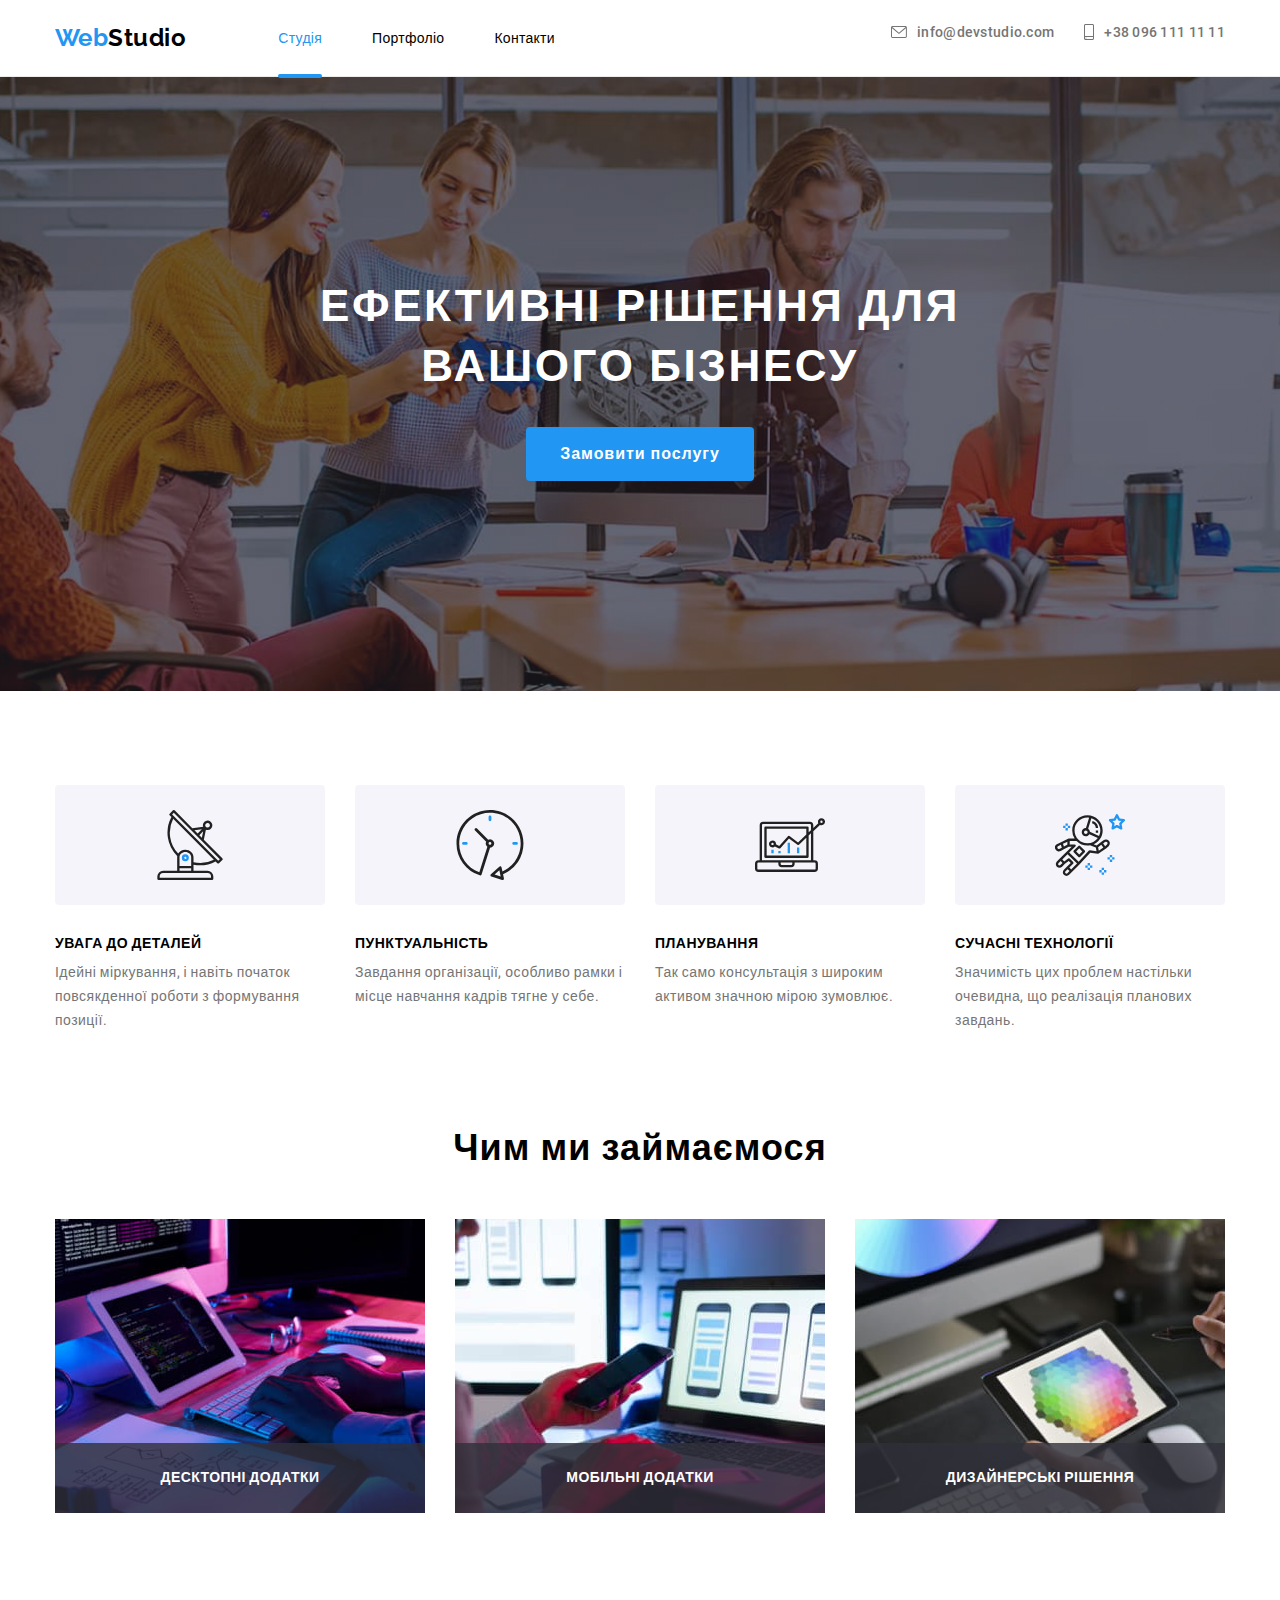
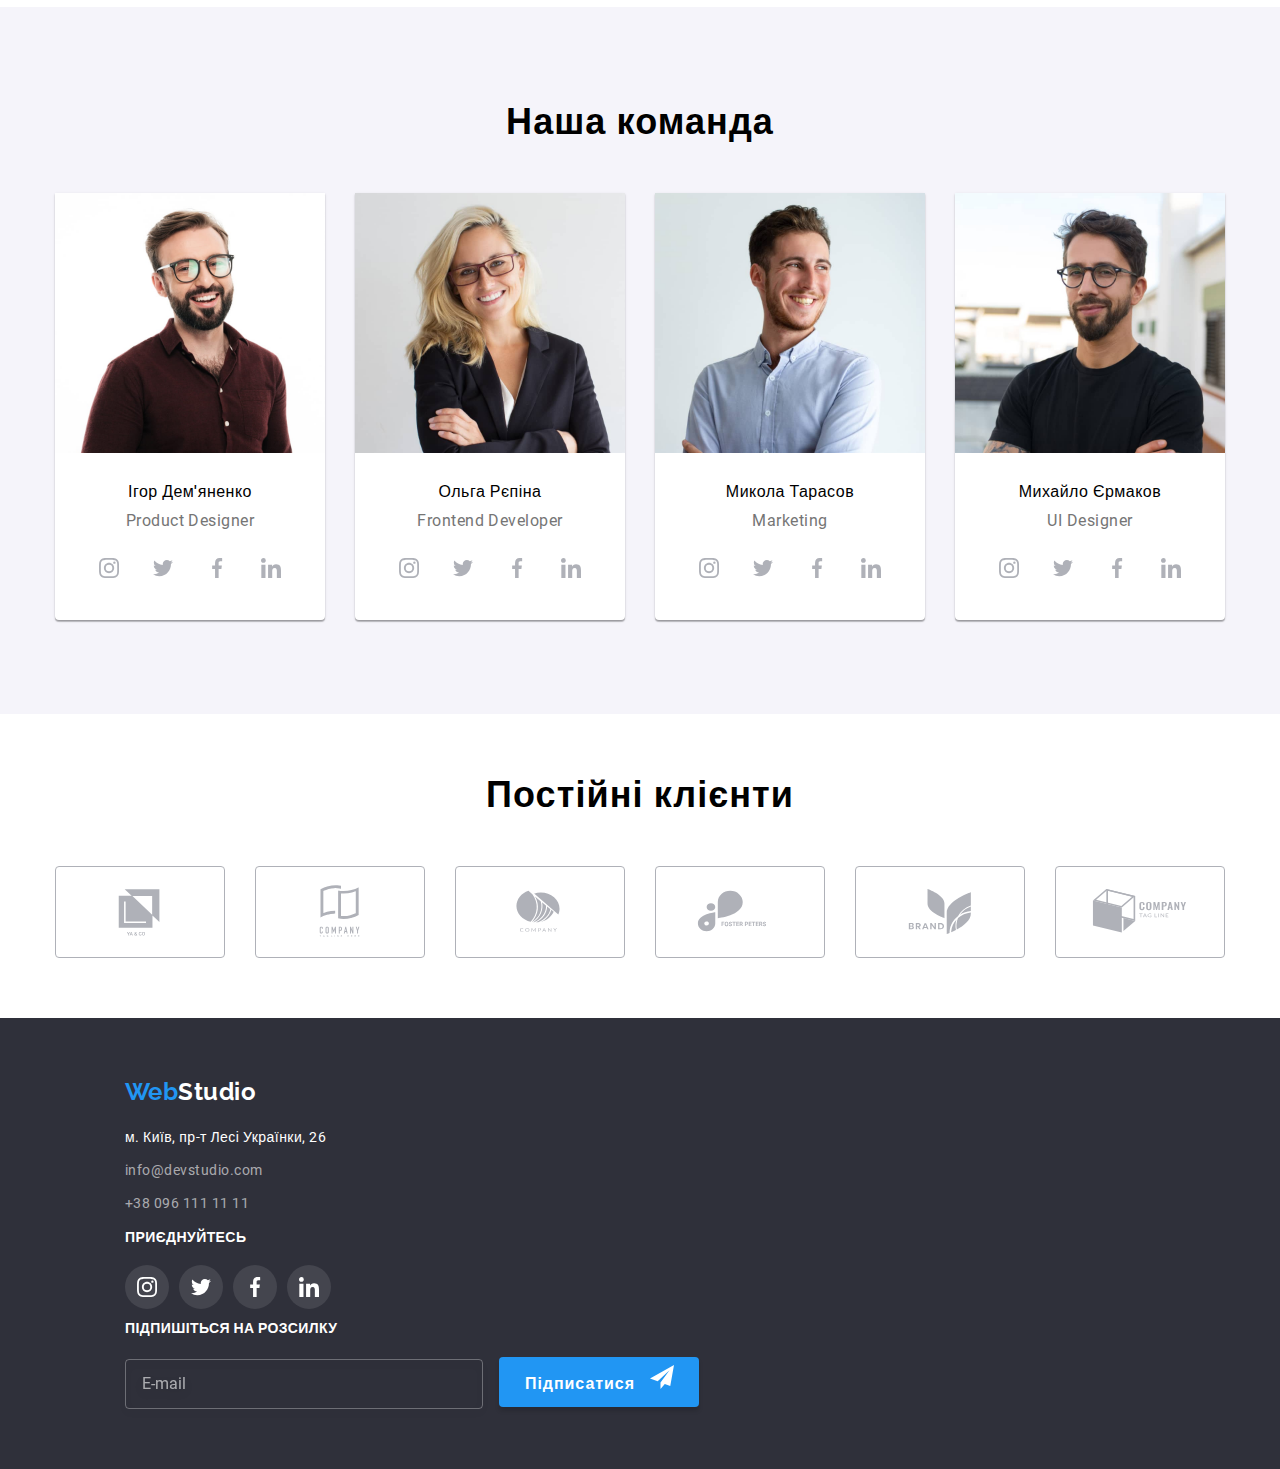
==== index.html @ 37c7713e "20/10/22" ====
<!DOCTYPE html>
<html lang="uk">
<head>
    <meta charset="UTF-8">
    <meta http-equiv="X-UA-Compatible" content="IE=edge">
    <meta name="viewport" content="width=device-width, initial-scale=1.0">
    <title>Студія</title>
    <link rel="stylesheet" href="https://cdnjs.cloudflare.com/ajax/libs/modern-normalize/1.1.0/modern-normalize.min.css">
<link rel="preconnect" href="https://fonts.googleapis.com">
    <link rel="preconnect" href="https://fonts.gstatic.com" crossorigin>
    <link href="https://fonts.googleapis.com/css2?family=Raleway:wght@700&family=Roboto:wght@400;500;700;900&display=swap"
        rel="stylesheet">
    <meta name="viewport" content="width=device-width, initial-scale=1.0">
    <link rel="stylesheet" href="./css/main.min.css">
</head>
<body>
    <header class="page-header">
<div class="container">
            <nav class="nav-container">
                <a href="./index.html" class="logo"><span class="logo__1half">Web</span><span class="logo__2half">Studio</span></a>
                <div class="mobile-menu">
                    <button type="button" class="mobile-menu__open js-open-menu">
                    <svg class="mobile-menu__icon" width="40px" height="40px">
                    <use href="./images/icons.svg#icon-menu_40px"></use>
                </svg>
                </div>
                <ul class="nav-list">   
                    <li>
                        <a href="./index.html" class="nav-list__link nav-list__link--current">Студія</a>
                    </li>
                    <li>
                        <a href="./portfolio.html" class="nav-list__link">Портфоліо</a>
                    </li>
                    <li>
                        <a href="#" class="nav-list__link">Контакти</a>
                    </li>
                </ul>
            </nav>
            <ul class="header-contacts">
                <li class="header-contacts__item">
                    <a href="mailto:info@devstudio.com" class="header-contacts__mail-link">
                        <svg class="header-contacts__mail-icon" width="16px" height="12px">
                        <use href="./images/icons.svg#icon-envelope"></use>
                    </svg>
                    info@devstudio.com</a>
                </li>
                <li class="header-contacts__item">
                    <a href="tel:+380961111111" class="header-contacts__tel-link">
                        <svg class="header-contacts__tel-icon" width="10px" height="16px">
                            <use href="./images/icons.svg#icon-smartphone"></use>
                        </svg>
                        +38 096 111 11 11</a>
                </li>
            </ul>

</div>  
        </header>
    <main>
    <!-- Hero --> 
<section class="hero">
        <div class="hero__content">
            <h1 class="hero__title">Ефективні рішення для вашого бізнесу</h1>
            <button type="button" class="hero__button" data-modal-open>Замовити послугу</button>
        </div>
    </section>
    <!--Переваги-->
    <section class="features container">
            <h2 class="features__title">Наші переваги</h2>
            <ul class="features-list">
                <li class="features-list__item">
                  <div class="features-list__icon-box">
                    <svg class="features-list__icon" width="70px" height="70px">
                        <use href="./images/icons.svg#icon-antenna"></use>
                    </svg>
                    </div>
                    <h3 class="features-list__heading">Увага до деталей</h3>
                    <p class="features-list__text">Ідейні міркування, і навіть початок повсякденної роботи з формування позиції.</p>
                </li>
                <li class="features-list__item">
                    <div class="features-list__icon-box">
                    <svg class="features-list__icon" width="70px" height="70px">
                        <use href="./images/icons.svg#icon-clock"></use>
                        </svg>
                        </div>
                    <h3 class="features-list__heading">Пунктуальність</h3>
                    <p class="features-list__text">Завдання організації, особливо рамки і місце навчання кадрів тягне у себе.</p>
                </li>
                <li class="features-list__item">
                    <div class="features-list__icon-box">
                    <svg class="features-list__icon" width="70px" height="70px">
                        <use href="./images/icons.svg#icon-diagram"></use>
                    </svg>
                    </div>
                    <h3 class="features-list__heading">Планування</h3>
                    <p class="features-list__text">Так само консультація з широким активом значною мірою зумовлює.</p>
                </li>
                <li class="features-list__item">
                    <div class="features-list__icon-box">
                    <svg class="features-list__icon" width="70px" height="70px">
                        <use href="./images/icons.svg#icon-astronaut"></use>
                    </svg>
                    </div>
                    <h3 class="features-list__heading">Сучасні технології</h3>
                    <p class="features-list__text">Значимість цих проблем настільки очевидна, що реалізація планових завдань.</p>
                </li>
            </ul>
        </section>
        <!--Що робимо-->
     <section class="working">
            <h2 class="working__title">Чим ми займаємося</h2>
            <ul class="working__list">
                <li class="working__item">
                    <a href="#"><img src="./images/hands-on-keyboard.jpg" alt="клавіатура, планшет, монітори" width="370"
                                height="294" class="working__img">
                            </a><span class="working__text">Десктопні додатки</span>
                </li>
                <li class="working__item">
                    <a href="#"><img src="./images/smartphone.jpg" alt="телефон, ноутбук, монітор" width="370"
                                height="294" class="working__img">
                            </a><span class="working__text">Мобільні додатки</span>
                </li>
                <li class="working__item">
                    <a href="#"><img src="./images/tablet.jpg" alt="планшет та стилус" width="370" height="294" class="working__img">
                    </a><span class="working__text">Дизайнерські рішення</span>
                </li>
            </ul>

        </section>
        <!--Команда-->
       <section class="command">
            <div class="command__container container">   
            <h2 class="command__title">Наша команда</h2>
                <ul class="command__list">
                    <li class="command__item">
                        <div class="employee">
                        <img src="./images/igor-demianenko.jpg" alt="Ігор Дем'яненко" width="270" class="employee__img">
                        <div class="employee__description">
                            <h3 class="employee__name">Ігор Дем'яненко</h3>
                            <p class="employee__profession" lang="en">Product Designer</p>
                              <ul class="social-list">
                                <li class="social-list__item">
                                    <a class="social-list__link" href="https://www.instagram.com/">
                                        <svg class="social-list__icon" width="20" height="20">
                                            <use href="./images/icons.svg#icon-instagram"></use>
                                        </svg>
                                    </a>
                                </li>
                                <li class="social-list__item">
                                    <a class="social-list__link" href="https://twitter.com/APUkraine">
                                        <svg class="social-list__icon" width="20" height="20">
                                            <use href="./images/icons.svg#icon-twitter"></use>
                                        </svg>
                                    </a>
                                </li>
                                <li class="social-list__item">
                                    <a class="social-list__link" href="https://www.facebook.com/pasha.savka.9">
                                        <svg class="social-list__icon" width="20" height="20">
                                            <use href="./images/icons.svg#icon-facebook"></use>
                                        </svg>
                                    </a>
                                </li>
                                <li class="social-list__item">
                                    <a class="social-list__link" href="https://www.linkedin.com/">
                                        <svg class="social-list__icon" width="20" height="20">
                                            <use href="./images/icons.svg#icon-linkedin"></use>
                                        </svg>
                                    </a>
                                </li>
                            </ul>
                        </div>
                        </div>
                    </li>
                    <li class="command__item">
                        <div class="employee">
                        <img src="./images/olga-repina.jpg" alt="Ольга Рєпіна" width="270" class="employee__img">
                        <div class="employee__description">
                            <h3 class="employee__name">Ольга Рєпіна</h3>
                            <p class="employee__profession" lang="en">Frontend Developer</p>
                            <ul class="social-list">
                                <li class="social-list__item">
                                    <a class="social-list__link" href="https://www.instagram.com/polyakovamusic/">
                                        <svg class="social-list__icon" width="20" height="20">
                                            <use href="./images/icons.svg#icon-instagram"></use>
                                        </svg>
                                    </a>
                                </li>
                                <li class="social-list__item">
                                    <a class="social-list__link" href="https://twitter.com/polyakovamusic">
                                        <svg class="social-list__icon" width="20" height="20">
                                            <use href="./images/icons.svg#icon-twitter"></use>
                                        </svg>
                                    </a>
                                </li>
                                <li class="social-list__item">
                                    <a class="social-list__link" href="https://www.facebook.com/polyakovamusic/">
                                        <svg class="social-list__icon" width="20" height="20">
                                            <use href="./images/icons.svg#icon-facebook"></use>
                                        </svg>
                                    </a>
                                </li>
                                <li class="social-list__item">
                                    <a class="social-list__link" href="https://ua.linkedin.com/in/valentina-donchenko">
                                        <svg class="social-list__icon" width="20" height="20">
                                            <use href="./images/icons.svg#icon-linkedin"></use>
                                        </svg>
                                    </a>
                                </li>
                            </ul>
                        </div>
                        </div>
                    </li>
                    <li class="command__item">
                        <div class="employee">
                        <img src="./images/mykola-tarasov.jpg" alt="Микола Тарасов" width="270" class="employee__img">
                        <div class="employee__description">
                            <h3 class="employee__name">Микола Тарасов</h3>
                            <p class="employee__profession" lang="en">Marketing</p>
                            <ul class="social-list">
                                <li class="social-list__item">
                                    <a class="social-list__link" href="https://www.instagram.com/valeriyzaluzhniy/">
                                        <svg class="social-list__icon" width="20" height="20">
                                            <use href="./images/icons.svg#icon-instagram"></use>
                                        </svg>
                                    </a>
                                </li>
                                <li class="social-list__item">
                                    <a class="social-list__link" href="https://twitter.com/APUkraine">
                                        <svg class="social-list__icon" width="20" height="20">
                                            <use href="./images/icons.svg#icon-twitter"></use>
                                        </svg>
                                    </a>
                                </li>
                                <li class="social-list__item">
                                    <a class="social-list__link" href="https://www.facebook.com/pasha.savka.9">
                                        <svg class="social-list__icon" width="20" height="20">
                                            <use href="./images/icons.svg#icon-facebook"></use>
                                        </svg>
                                    </a>
                                </li>
                                <li class="social-list__item">
                                    <a class="social-list__link" href="https://www.linkedin.com/">
                                        <svg class="social-list__icon" width="20" height="20">
                                            <use href="./images/icons.svg#icon-linkedin"></use>
                                        </svg>
                                    </a>
                                </li>
                            </ul>
                        </div>
                        </div>
                    </li>
                    <li class="command__item">
                        <div class="employee">
                        <img src="./images/mykhailo-iermakov.jpg" alt="Михайло Єрмаков" width="270" class="employee__img">
                        <div class="employee__description">
                            <h3 class="employee__name">Михайло Єрмаков</h3>
                            <p class="employee__profession" lang="en">UI Designer</p>
                            <ul class="social-list">
                                <li class="social-list__item">
                                    <a class="social-list__link" href="https://www.instagram.com/siriy_ua/">
                                        <svg class="social-list__icon" width="20" height="20">
                                            <use href="./images/icons.svg#icon-instagram"></use>
                                        </svg>
                                    </a>
                                </li>
                                <li class="social-list__item">
                                    <a class="social-list__link" href="https://twitter.com/APUkraine">
                                        <svg class="social-list__icon" width="20" height="20">
                                            <use href="./images/icons.svg#icon-twitter"></use>
                                        </svg>
                                    </a>
                                </li>
                                <li class="social-list__item">
                                    <a class="social-list__link" href="https://www.facebook.com/pasha.savka.9">
                                        <svg class="social-list__icon"  width="20" height="20">
                                            <use href="./images/icons.svg#icon-facebook"></use>
                                        </svg>
                                    </a>
                                </li>
                                <li class="social-list__item">
                                    <a class="social-list__link" href="https://www.linkedin.com/">
                                        <svg class="social-list__icon" width="20" height="20">
                                            <use href="./images/icons.svg#icon-linkedin"></use>
                                        </svg>
                                    </a>
                                </li>
                            </ul>
                        </div>
                    </div>
                    </li>
                </ul>
                </div>
           </section>
        <!--Клієнти-->
   <section class="clients">
            <div class="container">
            <h1 class="clients__title">
                Постійні клієнти
            </h1>
            <ul class="clients__list">
                <li class="company">
                    <a class="company__link" href="">
                    <svg class="company__logo" width="106" height="60">
                        <use href="./images/icons.svg#icon-logo1"></use>
                    </svg>
                    </a>
                </li>
                <li class="company">
                    <a class="company__link" href="">
                    <svg class="company__logo" width="106" height="60">
                        <use href="./images/icons.svg#icon-logo2"></use>
                    </svg>
                    </a>
                </li>
                <li class="company">
                    <a class="company__link" href="">
                    <svg class="company__logo" width="106" height="60">
                        <use href="./images/icons.svg#icon-logo3"></use>
                    </svg>
                    </a>
                </li>
                <li class="company">
                    <a class="company__link" href="">
                    <svg class="company__logo" width="106" height="60">
                        <use href="./images/icons.svg#icon-logo4"></use>
                    </svg>
                    </a>
                </li>
                <li class="company">
                    <a class="company__link" href="">
                    <svg class="company__logo" width="106" height="60">
                        <use href="./images/icons.svg#icon-logo5"></use>
                    </svg>
                    </a>
                </li>
                <li class="company">
                    <a class="company__link" href="">
                    <svg class="company__logo" width="106" height="60">
                        <use href="./images/icons.svg#icon-logo6"></use>
                    </svg>
                    </a>
                </li>
            </ul>
            </div>
        </section>
    </main>
  <footer class="page-footer">
        <div class="container container page-footer__container">
            <div class="page-footer__content">
                <a href="./index.html" class="logo page-footer__logo"><span class="logo__1half">Web</span><span
                        class="logo__2half logo__2half--inverse">Studio</span></a>
                <address>
                    <ul class="footer-contacts">
                        <li class="footer-contacts__item">
                            <a href="https://goo.gl/maps/hSNY3nVLKRhSjsEh8" class="footer-contacts__address">м. Київ, пр-т Лесі
                                Українки, 26</a>
                        </li>
                        <li class="footer-contacts__item">
                            <a href="mailto:info@devstudio.com" class="footer-contacts__mail">info@devstudio.com</a>
                        </li>
                        <li class="footer-contacts__item">
                            <a href="tel:+380961111111" class="footer-contacts__tel">+38 096 111 11 11</a>
                        </li>
                    </ul>
                </address>
            </div>
            <div class="page-footer__social">
                <span class="page-footer__join">Приєднуйтесь</span>
                <ul class="social-list">
                    <li class="social-list__item">
                        <a class="social-list__link" href="https://www.instagram.com/siriy_ua/">
                            <svg class="social-list__icon" width="20" height="20">
                                <use href="./images/icons.svg#icon-instagram"></use>
                            </svg>
                        </a>
                    </li>
                    <li class="social-list__item">
                        <a class="social-list__link" href="https://twitter.com/APUkraine">
                            <svg class="social-list__icon" width="20" height="20">
                                <use href="./images/icons.svg#icon-twitter"></use>
                            </svg>
                        </a>
                    </li>
                    <li class="social-list__item">
                        <a class="social-list__link" href="https://www.facebook.com/pasha.savka.9">
                            <svg class="social-list__icon" width="20" height="20">
                                <use href="./images/icons.svg#icon-facebook"></use>
                            </svg>
                        </a>
                    </li>
                    <li class="social-list__item">
                        <a class="social-list__link" href="https://www.linkedin.com/">
                            <svg class="social-list__icon" width="20" height="20">
                                <use href="./images/icons.svg#icon-linkedin"></use>
                            </svg>
                        </a>
                    </li>
                </ul>
            </div>
            <div class="footer-subscribe">
                <label for="footer-email" class="footer-subscribe__newsletter">Підпишіться на розсилку</label>
                <div class="footer-subscribe__wrapper">
                    <input 
                    type="email" 
                    name="e-mail"
                    id="footer-email"
                    placeholder="E-mail"
                    class="footer-subscribe__email">
                    <button type="submit" class="footer-subscribe__button">
                        <div class="footer-subscribe__button-content">
                            <span>Підписатися</span>
                                  <svg class="footer-subscribe__icon" width="24" height="24">
                            <use href="./images/icons.svg#icon-send"></use>
                        </svg>
                        </div>
                    </button>
                </div>
            </div>
        </div>
    </footer>
    <div class="mobileMenu js-menu-container">
        <button class="mobileMenu__button-close js-close-menu" type="button">
            <svg class="mobileMenu__icon-close" width="40" height="40">
                <use href="./images/icons.svg#icon-close-18">
                </use>
            </svg>
        </button>
        <ul class="menu-list">
            <li>
                <a href="./index.html" class="menu-list__item">Студія</a>
            </li>
            <li>
                <a href="./portfolio.html" class="menu-list__item">Портфоліо</a>
            </li>
            <li>
                <a href="#" class="menu-list__item">Контакти</a>
            </li>
        </ul>
        <ul class="mobile-contacts">
            <li class="mobile-contacts__item">
                <a href="tel:+380961111111" class="mobile-contacts__tel">+38 096 111 11 11</a>
            </li>
            <li class="mobile-contacts__item">
                <a href="mailto:info@devstudio.com" class="mobile-contacts__mail">info@devstudio.com</a>
            </li>
        </ul>
        <ul class="mobile-social">
            <li class="mobile-social__item">
                <a class="mobile-social__link" href="https://www.instagram.com/siriy_ua/">
                Instagram</a>
            </li>
            <li>
             <svg class="mobile-social__line" width="1px" height="22px">
                <use href="./images/icons.svg#icon-Line"></use>
            </li>
            <li class="mobile-social__item">
                <a class="mobile-social__link" href="https://twitter.com/APUkraine">
                Twitter</a>
            </li>
            <li>
            <svg class="mobile-social__line"width="1px" height="22px">
                <use href="./images/icons.svg#icon-Line"></use>
            </li>
            <li class="mobile-social__item">
                <a class="mobile-social__link" href="https://www.facebook.com/pasha.savka.9">
                Facebook</a>
            </li>
            <li>
                <svg class="mobile-social__line" width="1px" height="22px">
                    <use href="./images/icons.svg#icon-Line"></use>
            </li>
            <li class="mobile-social__item">
                <a class="mobile-social__link" href="https://www.linkedin.com/">
                LinkedIn</a>
            </li>
        </ul>
    </div>
    <div class="backdrop is-hidden" data-modal>
        <div class="modal">
            <button class="modal__button-close" type="button" data-modal-close>
                <svg class="modal__icon-close" width="20" height="20">
                    <use href="./images/icons.svg#icon-close-18">
                    </use>
                </svg>
            </button>
            <p class="modal__title">Залиште свої дані, ми вам передзвонимо</p>
            <form action="" class="modal__form">
                <label for="user-name" class="modal__form-label">Ім'я</label>
                <div class="modal__input-wrapper">
                    <input 
                type="text" 
                name="name" 
                id="user_name"
                class="modal__form-input">
                    <svg class="modal__input-icon" width="18" height="18">
                        <use href="./images/icons.svg#icon-person"></use>
                    </svg>
                </div>
                <label for="user-tel" class="modal__form-label">Телефон</label>
                <div class="modal__input-wrapper">
                    <input 
                type="tel" 
                name="telephone" 
                id="user_tel"
                class="modal__form-input">
                    <svg class="modal__input-icon" width="18" height="18">
                        <use href="./images/icons.svg#icon-phone"></use>
                    </svg>
                </div>
                <label for="user-email" class="form-label">Пошта</label>
                <div class="modal__input-wrapper">
                    <input 
                type="email" 
                name="e-mail"
                id="user_email"
                class="modal__form-input">
                    <svg class="modal__input-icon" width="18" height="18">
                        <use href="./images/icons.svg#icon-email"></use>
                    </svg>
                </div>
                <label for="user-comment" class="modal__form-label">Коментар</label>
                <textarea 
                name="comment" 
                id="user_comment" 
                placeholder="Введіть текст" 
                class="modal__input-comment"></textarea>
                <div class="modal__terms">
                    <input 
                    type="checkbox"
                    name="terms" 
                    id="user_terms"
                    class="modal__checkbox visually-hidden">
                    <label for="user_terms" class="modal__terms-label">
                    Погоджуюся з розсилкою та приймаю
                    <a href="" class="modal__terms-link">Умови договору</a>
                    </label>
                </div>
                <button type="submit" class="modal__button">Відправити</button>
            </form>
        </div>
    </div>
<script src="./js/mobile-menu.js"></script>
<script src="./js/modal.js"></script> 
</body>
</html>
---- css/main.min.css ----
@font-face{font-family:"Roboto";font-style:normal;font-weight:400;src:local(""),url("../fonts/roboto-v30-latin-regular.woff2") format("woff2"),url("../fonts/roboto-v30-latin-regular.woff") format("woff")}@font-face{font-family:"Roboto";font-style:normal;font-weight:500;src:local(""),url("../fonts/roboto-v30-latin-500.woff2") format("woff2"),url("../fonts/roboto-v30-latin-500.woff") format("woff")}@font-face{font-family:"Roboto";font-style:normal;font-weight:700;src:local(""),url("../fonts/roboto-v30-latin-700.woff2") format("woff2"),url("../fonts/roboto-v30-latin-700.woff") format("woff")}@font-face{font-family:"Roboto";font-style:normal;font-weight:900;src:local(""),url("../fonts/roboto-v30-latin-900.woff2") format("woff2"),url("../fonts/roboto-v30-latin-900.woff") format("woff")}@font-face{font-family:"Raleway";font-style:normal;font-weight:700;src:local(""),url("../fonts/raleway-v28-latin-700.woff2") format("woff2"),url("../fonts/raleway-v28-latin-700.woff") format("woff")}body{color:var(--headline-color);background-color:var(--main-color);font-family:"Roboto",sans-serif;letter-spacing:.03em;margin:auto}.visually-hidden{position:absolute;width:1px;height:1px;margin:-1px;border:0;padding:0;white-space:nowrap;-webkit-clip-path:inset(100%);clip-path:inset(100%);clip:rect(0 0 0 0);overflow:hidden}.container{display:-webkit-box;display:-ms-flexbox;display:flex;padding:0 15px;max-width:1200px;margin-left:auto;margin-right:auto;-ms-flex-line-pack:center;align-content:center}@media(min-width: 480px){.container{-webkit-box-pack:justify;-ms-flex-pack:justify;justify-content:space-between;width:480px;-webkit-box-flex:1;-ms-flex-positive:1;flex-grow:1}}@media(min-width: 768px){.container{width:768px}}@media(min-width: 1200px){.container{width:1200px}}.clients .container{-webkit-box-orient:vertical;-webkit-box-direction:normal;-ms-flex-direction:column;flex-direction:column}.logo{display:block;padding-bottom:0;-ms-flex-line-pack:center;align-content:center;padding:0;text-decoration:none;font-family:"Raleway";font-weight:700;line-height:1.17;font-size:24px}@media(mіn-width: 1200px){.logo{font-size:26px}}.logo__1half{color:#2196f3}.logo__2half{color:#000}.logo__2half--inverse{color:#fff}.page-footer__logo{margin-bottom:20px}.social-list{display:-webkit-box;display:-ms-flexbox;display:flex;list-style-type:none;padding-left:0;gap:10px;-webkit-box-pack:center;-ms-flex-pack:center;justify-content:center;margin-top:0;margin-bottom:0;list-style-type:none}.social-list__link{display:-webkit-box;display:-ms-flexbox;display:flex;width:100%;height:100%;border-radius:50%;-webkit-box-align:center;-ms-flex-align:center;align-items:center;-webkit-box-pack:center;-ms-flex-pack:center;justify-content:center;color:#afb1b8;-webkit-transition-property:color,background-color,fill,border-color,opacity,visibility,-webkit-box-shadow,-webkit-transform;transition-property:color,background-color,fill,border-color,opacity,visibility,-webkit-box-shadow,-webkit-transform;transition-property:color,background-color,fill,box-shadow,border-color,opacity,visibility,transform;transition-property:color,background-color,fill,box-shadow,border-color,opacity,visibility,transform,-webkit-box-shadow,-webkit-transform;-webkit-transition-duration:250ms;transition-duration:250ms;-webkit-transition-timing-function:cubic-bezier(0.4, 0, 0.2, 1);transition-timing-function:cubic-bezier(0.4, 0, 0.2, 1)}.social-list__icon{fill:currentColor}.social-list__item{width:44px;height:44px}.social-list__link:hover,.social-list__link:focus{color:#fff;background-color:#2196f3}.page-footer .social-list__link,.page-footer .social-list__link{color:#fff;background-color:rgba(255,255,255,.1)}.page-footer .social-list__link:hover,.page-footer .social-list__link:focus{background-color:#2196f3}.backdrop{position:fixed;top:0;left:0;width:100%;height:100%;background-color:rgba(0,0,0,.5);-webkit-transition-property:opacity,visibility,-webkit-transform;transition-property:opacity,visibility,-webkit-transform;transition-property:opacity,visibility,transform;transition-property:opacity,visibility,transform,-webkit-transform;-webkit-transition-duration:250ms;transition-duration:250ms;-webkit-transition-timing-function:cubic-bezier(0.4, 0, 0.2, 1);transition-timing-function:cubic-bezier(0.4, 0, 0.2, 1)}.backdrop.is-hidden{opacity:0;visibility:hidden;pointer-events:none}.clients{padding:94px 0}@media(min-width: 1200px){.clients{padding:60px 0}}.clients__title{margin:0 0 30px 0;font-size:36px;line-height:1.17;text-align:center;letter-spacing:.03em}@media(min-width: 1200px){.clients__title{margin:0 0 50px 0}}.clients__list{display:-webkit-box;display:-ms-flexbox;display:flex;-ms-flex-wrap:wrap;flex-wrap:wrap;-webkit-box-pack:center;-ms-flex-pack:center;justify-content:center;list-style-type:none;padding-left:0;gap:30px;margin:0 auto}.company{width:210px;height:92px}@media(min-width: 768px){.company{width:calc((100% - 60px)/3)}}@media(min-width: 1200px){.company{width:170px}}.company__logo{fill:#afb1b8;-webkit-transition-property:color,background-color,fill,border-color,opacity,visibility,-webkit-box-shadow,-webkit-transform;transition-property:color,background-color,fill,border-color,opacity,visibility,-webkit-box-shadow,-webkit-transform;transition-property:color,background-color,fill,box-shadow,border-color,opacity,visibility,transform;transition-property:color,background-color,fill,box-shadow,border-color,opacity,visibility,transform,-webkit-box-shadow,-webkit-transform;-webkit-transition-duration:250ms;transition-duration:250ms;-webkit-transition-timing-function:cubic-bezier(0.4, 0, 0.2, 1);transition-timing-function:cubic-bezier(0.4, 0, 0.2, 1)}.company__link:hover .company__logo,.company__link:focus .company__logo{fill:#2196f3}.company__link{display:-webkit-box;display:-ms-flexbox;display:flex;width:100%;height:100%;-webkit-box-pack:center;-ms-flex-pack:center;justify-content:center;-webkit-box-align:center;-ms-flex-align:center;align-items:center;border:1px solid #afb1b8;border-radius:4px;-webkit-transition-property:color,background-color,fill,border-color,opacity,visibility,-webkit-box-shadow,-webkit-transform;transition-property:color,background-color,fill,border-color,opacity,visibility,-webkit-box-shadow,-webkit-transform;transition-property:color,background-color,fill,box-shadow,border-color,opacity,visibility,transform;transition-property:color,background-color,fill,box-shadow,border-color,opacity,visibility,transform,-webkit-box-shadow,-webkit-transform;-webkit-transition-duration:250ms;transition-duration:250ms;-webkit-transition-timing-function:cubic-bezier(0.4, 0, 0.2, 1);transition-timing-function:cubic-bezier(0.4, 0, 0.2, 1)}.company__link:hover,.company__link:focus{border:1px solid #2196f3;border-radius:4px}.command__title{font-size:28px;line-height:1.18;text-align:center;letter-spacing:.03em}@media(min-width: 1200px){.command__title{font-size:36px;line-height:1.17}}.command{background-color:#f5f4fa}.employee__description{padding:30px 0}.employee__name{font-weight:500;font-size:16px;line-height:1.17;margin:0 0 10px 0}.employee__profession{font-size:16px;line-height:1.17;color:#757575;margin:0;margin-bottom:16px}.command__container{-webkit-box-orient:vertical;-webkit-box-direction:normal;-ms-flex-direction:column;flex-direction:column}.command__list{padding:0;margin:0 auto;display:-webkit-box;display:-ms-flexbox;display:flex;-webkit-box-orient:vertical;-webkit-box-direction:normal;-ms-flex-direction:column;flex-direction:column;gap:30px;-webkit-box-pack:center;-ms-flex-pack:center;justify-content:center;list-style-type:none}@media(min-width: 768px){.command__list{-webkit-box-orient:horizontal;-webkit-box-direction:normal;-ms-flex-direction:row;flex-direction:row;-ms-flex-wrap:wrap;flex-wrap:wrap}}@media(min-width: 1200px){.command__list{-ms-flex-wrap:nowrap;flex-wrap:nowrap}}.command__title{margin:0 0 30px 0}@media(min-width: 1200px){.command__title{margin:0 0 50px 0}}.command__item{max-width:450px;text-align:center;background-color:#fff;-webkit-box-shadow:0px 1px 3px rgba(0,0,0,.12),0px 1px 1px rgba(0,0,0,.14),0px 2px 1px rgba(0,0,0,.2);box-shadow:0px 1px 3px rgba(0,0,0,.12),0px 1px 1px rgba(0,0,0,.14),0px 2px 1px rgba(0,0,0,.2);border-radius:0px 0px 4px 4px}@media(min-width: 768px){.command__item{max-width:calc((100% - 30px)/2)}}@media(min-width: 1200px){.command__item{max-width:calc((100% - 90px)/4)}}.command{padding:60px 0}@media(min-width: 1200px){.command{padding:94px 0}}.employee__img{display:block;width:100%}.features__title{display:none}.features-list__heading{text-transform:uppercase;font-size:14px;line-height:1.17;text-align:center;margin:0 0 10px 0}@media(min-width: 768px){.features-list__heading{text-align:left}}.features-list__text{font-size:14px;line-height:1.7;color:#757575;margin:0}.features{padding-top:60px}@media(min-width: 1200px){.features{padding-top:94px}}.features-list{display:-webkit-box;display:-ms-flexbox;display:flex;-webkit-box-orient:vertical;-webkit-box-direction:normal;-ms-flex-direction:column;flex-direction:column;padding-left:0;list-style-type:none;margin:0;gap:30px}@media(min-width: 768px){.features-list{-webkit-box-orient:horizontal;-webkit-box-direction:normal;-ms-flex-direction:row;flex-direction:row;-ms-flex-wrap:wrap;flex-wrap:wrap}}.features-list__item{max-width:450px}@media(min-width: 768px){.features-list__item{max-width:calc((100% - 30px)/2)}}@media(min-width: 1200px){.features-list__item{max-width:calc((100% - 90px)/4)}}.features-list__icon-box{display:-webkit-box;display:-ms-flexbox;display:flex;-webkit-box-pack:center;-ms-flex-pack:center;justify-content:center;-webkit-box-align:center;-ms-flex-align:center;align-items:center;margin-bottom:30px;padding:25px 0;border-radius:4px;background-color:#f5f4fa}.hero__title{width:360px;margin:0 auto 60px auto;font-size:26px;line-height:1.6;color:#fff;font-weight:900;text-align:center;letter-spacing:.06em;text-transform:uppercase}@media(min-width: 768px){.hero__title{width:700px;margin:0 auto 30px auto;font-size:44px;line-height:1.36}}.hero__button{display:block;margin-left:auto;margin-right:auto;padding:10px 32px;border-radius:4px;color:#fff;background:#2196f3;cursor:pointer;font-weight:700;font-size:16px;line-height:1.88;letter-spacing:.06em;border-color:rgba(0,0,0,0)}.hero{-ms-flex-line-pack:center;align-content:center;padding-top:200px;padding-bottom:210px;margin:0 auto;background-color:#2f303a;background-image:-webkit-gradient(linear, left top, right top, from(rgba(47, 48, 58, 0.4)), to(rgba(47, 48, 58, 0.4))),url("../images/hero-img.jpg");background-image:linear-gradient(to right, rgba(47, 48, 58, 0.4), rgba(47, 48, 58, 0.4)),url("../images/hero-img.jpg");background-position:center;background-repeat:no-repeat;background-size:cover}.mobileMenu{display:none;position:fixed;-webkit-box-orient:vertical;-webkit-box-direction:normal;-ms-flex-direction:column;flex-direction:column;display:none;top:0;left:0;width:100%;height:100%;padding:48px 40px;background:#fff;z-index:1}@media(min-width: 768px){.mobileMenu{display:none}}.mobileMenu.is-open{display:-webkit-box;display:-ms-flexbox;display:flex}.mobile-menu{display:-webkit-box;display:-ms-flexbox;display:flex}@media(min-width: 768px){.mobile-menu{display:none}}.mobileMenu__button-close{position:absolute;display:-webkit-box;display:-ms-flexbox;display:flex;-webkit-box-pack:center;-ms-flex-pack:center;justify-content:center;-webkit-box-align:center;-ms-flex-align:center;align-items:center;position:absolute;top:10px;right:15px;border:none;padding:0;margin:0;background:none;cursor:pointer}.mobileMenu__button-close:hover,.mobileMenu__button-close:focus{fill:#2196f3}.mobile-menu__open{display:-webkit-box;display:-ms-flexbox;display:flex;width:40px;height:40px;-webkit-box-pack:center;-ms-flex-pack:center;justify-content:center;-webkit-box-align:center;-ms-flex-align:center;align-items:center;top:0;right:0;padding:0;margin:0;background:none;border:none;cursor:pointer}.mobile-menu__open:hover,.mobile-menu__open:focus{fill:#2196f3}.menu-list{display:-webkit-box;display:-ms-flexbox;display:flex;-webkit-box-orient:vertical;-webkit-box-direction:normal;-ms-flex-direction:column;flex-direction:column;gap:32px;padding:0;margin:0;list-style-type:none;font-style:normal;font-weight:500;font-size:40px;-webkit-box-pack:left;-ms-flex-pack:left;justify-content:left;letter-spacing:.02em;color:#212121}.menu-list__item{margin:0;color:inherit;text-decoration:none;-webkit-transition-property:color,background-color,fill,border-color,opacity,visibility,-webkit-box-shadow,-webkit-transform;transition-property:color,background-color,fill,border-color,opacity,visibility,-webkit-box-shadow,-webkit-transform;transition-property:color,background-color,fill,box-shadow,border-color,opacity,visibility,transform;transition-property:color,background-color,fill,box-shadow,border-color,opacity,visibility,transform,-webkit-box-shadow,-webkit-transform;-webkit-transition-duration:250ms;transition-duration:250ms;-webkit-transition-timing-function:cubic-bezier(0.4, 0, 0.2, 1);transition-timing-function:cubic-bezier(0.4, 0, 0.2, 1)}.menu-list__item:hover{color:#2196f3;fill:#2196f3}.menu-list__item:focus{color:#2196f3;fill:#2196f3}.mobile-contacts{display:-webkit-box;display:-ms-flexbox;display:flex;-webkit-box-orient:vertical;-webkit-box-direction:normal;-ms-flex-direction:column;flex-direction:column;gap:32px;padding:0;margin:0;margin-top:auto;list-style-type:none;font-weight:500;font-size:34px;-webkit-box-pack:left;-ms-flex-pack:left;justify-content:left;letter-spacing:.02em}.mobile-contacts__tel{text-decoration:none;color:#2196f3;margin-bottom:0}.mobile-contacts__mail{text-decoration:none;font-size:24px;color:#757575}.mobile-social{display:-webkit-box;display:-ms-flexbox;display:flex;gap:10px;padding:0;margin:64px 0 0 0;-webkit-box-pack:center;-ms-flex-pack:center;justify-content:center;text-align:center;-webkit-box-align:center;-ms-flex-align:center;align-items:center;list-style-type:none}.mobile-social__item{display:-webkit-box;display:-ms-flexbox;display:flex;-webkit-box-orient:vertical;-webkit-box-direction:normal;-ms-flex-direction:column;flex-direction:column;gap:15px;margin-top:auto;list-style-type:none;font-weight:500;font-size:18px;line-height:1.2px;letter-spacing:.02em}.mobile-social__link{text-decoration:none;margin:0;padding:0;color:#2196f3}.mobile-social__line{display:-webkit-box;display:-ms-flexbox;display:flex;color:rgba(33,33,33,.2)}.modal{position:absolute;display:-webkit-box;display:-ms-flexbox;display:flex;padding:40px;background-color:#fff;border-radius:4px;-webkit-box-shadow:0px 1px 3px rgba(0,0,0,.12),0px 1px 1px rgba(0,0,0,.14),0px 2px 1px rgba(0,0,0,.2);box-shadow:0px 1px 3px rgba(0,0,0,.12),0px 1px 1px rgba(0,0,0,.14),0px 2px 1px rgba(0,0,0,.2);-webkit-box-orient:vertical;-webkit-box-direction:normal;-ms-flex-direction:column;flex-direction:column;width:450px;height:609px;top:50%;left:50%}@media(min-width: 1200px){.modal{width:528px;height:581px}}.backdrop .modal{-webkit-transition-property:opacity,visibility,-webkit-transform;transition-property:opacity,visibility,-webkit-transform;transition-property:opacity,visibility,transform;transition-property:opacity,visibility,transform,-webkit-transform;-webkit-transition-duration:250ms;transition-duration:250ms;-webkit-transition-timing-function:cubic-bezier(0.4, 0, 0.2, 1);transition-timing-function:cubic-bezier(0.4, 0, 0.2, 1);-webkit-transform:translate(-50%, -50%) scale(1);transform:translate(-50%, -50%) scale(1)}.backdrop.is-hidden .modal{opacity:0;visibility:hidden;pointer-events:none;-webkit-transition-property:opacity,visibility,-webkit-transform;transition-property:opacity,visibility,-webkit-transform;transition-property:opacity,visibility,transform;transition-property:opacity,visibility,transform,-webkit-transform;-webkit-transition-duration:250ms;transition-duration:250ms;-webkit-transition-timing-function:cubic-bezier(0.4, 0, 0.2, 1);transition-timing-function:cubic-bezier(0.4, 0, 0.2, 1);-webkit-transform:translate(-50%, -50%) scale(0.1);transform:translate(-50%, -50%) scale(0.1)}.modal__button-close{display:-webkit-box;display:-ms-flexbox;display:flex;width:30px;height:30px;-webkit-box-pack:center;-ms-flex-pack:center;justify-content:center;-webkit-box-align:center;-ms-flex-align:center;align-items:center;border:1px solid rgba(0,0,0,.15);border-radius:50%;position:absolute;top:8px;right:8px;padding:0;margin:0;background:none;cursor:pointer}.modal__button-close:hover,.modal__button-close:focus{fill:#2196f3}.modal__form{display:-webkit-box;display:-ms-flexbox;display:flex;-webkit-box-orient:vertical;-webkit-box-direction:normal;-ms-flex-direction:column;flex-direction:column}.modal__title{font-style:normal;font-weight:700;font-size:20px;line-height:1.15;text-align:center;padding:0;margin:0 0 12px 0}.modal__form-label{font-weight:400;font-size:12px;line-height:1.17;letter-spacing:.01em;color:#757575;margin-bottom:4px}.modal__form-input{height:40px;width:100%;border:1px solid rgba(33,33,33,.2);border-radius:4px;padding-left:40px}.modal__input-wrapper:hover .modal__form-input,.modal__input-wrapper:focus-within .modal__form-input{border:1px solid #2196f3}.modal__input-wrapper{position:relative;color:#212121;margin-bottom:10px}.modal__input-wrapper:hover,.modal__input-wrapper:focus-within{color:#2196f3}.modal__input-icon{position:absolute;left:12px;top:50%;-webkit-transform:translateY(-50%);transform:translateY(-50%);fill:currentColor}.modal__input-comment{height:120px;resize:none;width:100%;border:1px solid rgba(33,33,33,.2);border-radius:4px;margin-bottom:20px;padding:12px 16px}.modal__input-comment:hover,.modal__input-comment:focus{border:1px solid #2196f3}.modal__input-comment::-webkit-input-placeholder{display:-webkit-box;display:flex;font-weight:400;font-size:12px;line-height:14px;letter-spacing:.01em;color:rgba(117,117,117,.5)}.modal__input-comment::-moz-placeholder{display:flex;font-weight:400;font-size:12px;line-height:14px;letter-spacing:.01em;color:rgba(117,117,117,.5)}.modal__input-comment:-ms-input-placeholder{display:-ms-flexbox;display:flex;font-weight:400;font-size:12px;line-height:14px;letter-spacing:.01em;color:rgba(117,117,117,.5)}.modal__input-comment::-ms-input-placeholder{display:-ms-flexbox;display:flex;font-weight:400;font-size:12px;line-height:14px;letter-spacing:.01em;color:rgba(117,117,117,.5)}.modal__input-comment::placeholder{display:-webkit-box;display:-ms-flexbox;display:flex;font-weight:400;font-size:12px;line-height:14px;letter-spacing:.01em;color:rgba(117,117,117,.5)}.modal__terms{display:-webkit-box;display:-ms-flexbox;display:flex;margin-bottom:30px;margin-left:12px;-webkit-box-align:center;-ms-flex-align:center;align-items:center}.modal__button{background-color:#2196f3;border:none;-webkit-box-shadow:0px 4px 4px --foter-shadow;box-shadow:0px 4px 4px --foter-shadow;border-radius:4px;width:200px;height:50px;color:#fff;-ms-flex-item-align:center;align-self:center;letter-spacing:.06em;font-weight:700;font-size:16px;line-height:1.88;cursor:pointer}.modal__button:hover,.modal__button:focus{background-color:#188ce8}.modal__terms-link{color:#2196f3}.modal__terms-label{position:relative;padding-left:23px;font-size:14px;line-height:1.7;color:#757575}.modal__terms-label::before{content:"";position:absolute;width:16px;height:15px;top:50%;-webkit-transform:translateY(-50%);transform:translateY(-50%);left:0;border:2px solid #212121;border-radius:2px}.modal__terms-label::after{content:"";position:absolute;width:16px;height:15px;top:50%;-webkit-transform:translateY(-50%);transform:translateY(-50%);left:0;border:2px solid #2196f3;border-radius:2px;background-image:url("../images/Vector.svg");background-size:contain;background-repeat:no-repeat;background-color:#2196f3;opacity:0}.modal__checkbox:checked+.modal__terms-label::after{opacity:1}.nav-list{display:none;padding-left:0;gap:50px;list-style-type:none;font-weight:500;font-size:14px;line-height:1.17;letter-spacing:.02em}@media(min-width: 768px){.nav-list{display:-webkit-box;display:-ms-flexbox;display:flex;margin:0 0 0 88px}}@media(min-width: 1200px){.nav-list{margin:0 0 0 92px}}.nav-list__link{position:relative;display:block;color:inherit;text-decoration:none;-webkit-transition-property:color,background-color,fill,border-color,opacity,visibility,-webkit-box-shadow,-webkit-transform;transition-property:color,background-color,fill,border-color,opacity,visibility,-webkit-box-shadow,-webkit-transform;transition-property:color,background-color,fill,box-shadow,border-color,opacity,visibility,transform;transition-property:color,background-color,fill,box-shadow,border-color,opacity,visibility,transform,-webkit-box-shadow,-webkit-transform;-webkit-transition-duration:250ms;transition-duration:250ms;-webkit-transition-timing-function:cubic-bezier(0.4, 0, 0.2, 1);transition-timing-function:cubic-bezier(0.4, 0, 0.2, 1)}.nav-list__link:hover{color:#2196f3;fill:#2196f3}.nav-list__link:hover::after{opacity:1}.nav-list__link:focus{color:#2196f3;fill:#2196f3}.nav-list__link:focus::after{opacity:1}.nav-list__link::after{content:"";position:absolute;display:block;width:100%;height:4px;left:0;bottom:-32px;border-radius:2px;background-color:#2196f3;opacity:0;-webkit-transition-property:color,background-color,fill,border-color,opacity,visibility,-webkit-box-shadow,-webkit-transform;transition-property:color,background-color,fill,border-color,opacity,visibility,-webkit-box-shadow,-webkit-transform;transition-property:color,background-color,fill,box-shadow,border-color,opacity,visibility,transform;transition-property:color,background-color,fill,box-shadow,border-color,opacity,visibility,transform,-webkit-box-shadow,-webkit-transform;-webkit-transition-duration:250ms;transition-duration:250ms;-webkit-transition-timing-function:cubic-bezier(0.4, 0, 0.2, 1);transition-timing-function:cubic-bezier(0.4, 0, 0.2, 1)}.nav-container{-webkit-box-pack:left;-ms-flex-pack:left;justify-content:left;display:-webkit-box;display:-ms-flexbox;display:flex;-webkit-box-align:center;-ms-flex-align:center;align-items:center;-webkit-box-flex:1;-ms-flex-positive:1;flex-grow:1}@media(max-width: 768px){.nav-container{-webkit-box-pack:justify;-ms-flex-pack:justify;justify-content:space-between}}@media(max-width: 480px){.nav-container{display:-webkit-box;display:-ms-flexbox;display:flex;-webkit-box-pack:justify;-ms-flex-pack:justify;justify-content:space-between}}.nav-list__link--current{color:#2196f3}.nav-list__link--current::after{content:"";opacity:1}.footer-contacts__address{color:#fff;-webkit-transition-property:color,background-color,fill,border-color,opacity,visibility,-webkit-box-shadow,-webkit-transform;transition-property:color,background-color,fill,border-color,opacity,visibility,-webkit-box-shadow,-webkit-transform;transition-property:color,background-color,fill,box-shadow,border-color,opacity,visibility,transform;transition-property:color,background-color,fill,box-shadow,border-color,opacity,visibility,transform,-webkit-box-shadow,-webkit-transform;-webkit-transition-duration:250ms;transition-duration:250ms;-webkit-transition-timing-function:cubic-bezier(0.4, 0, 0.2, 1);transition-timing-function:cubic-bezier(0.4, 0, 0.2, 1)}.footer-contacts__address:hover,.footer-contacts__address:focus{color:#2196f3;fill:#2196f3}.footer-contacts__tel{color:rgba(255,255,255,.6)}.footer-contacts__tel:hover,.footer-contacts__tel:focus{color:#2196f3}.footer-contacts__mail{color:rgba(255,255,255,.6)}.footer-contacts__mail:hover,.footer-contacts__mail:focus{color:#2196f3}.footer-contacts__tel,.footer-contacts__mail,.footer-contacts__address{text-decoration:none}.footer-contacts__tel{white-space:nowrap}.page-footer{background-color:#2f303a;margin:auto;padding:60px 0}.footer-contacts{padding:0;margin:0}.footer-contacts__item:not(:last-child){margin-bottom:9px}.footer-contacts__mail,.footer-contacts__tel{display:-webkit-box;display:-ms-flexbox;display:flex;-webkit-box-align:center;-ms-flex-align:center;align-items:center;-webkit-transition-property:color,background-color,fill,border-color,opacity,visibility,-webkit-box-shadow,-webkit-transform;transition-property:color,background-color,fill,border-color,opacity,visibility,-webkit-box-shadow,-webkit-transform;transition-property:color,background-color,fill,box-shadow,border-color,opacity,visibility,transform;transition-property:color,background-color,fill,box-shadow,border-color,opacity,visibility,transform,-webkit-box-shadow,-webkit-transform;-webkit-transition-duration:250ms;transition-duration:250ms;-webkit-transition-timing-function:cubic-bezier(0.4, 0, 0.2, 1);transition-timing-function:cubic-bezier(0.4, 0, 0.2, 1)}.page-footer__join{display:inline-block;font-style:normal;font-weight:700;font-size:14px;line-height:1.17;letter-spacing:.03em;text-transform:uppercase;color:#fff;margin-bottom:20px}.page-footer__container{-webkit-box-align:baseline;-ms-flex-align:baseline;align-items:baseline;display:-webkit-box;display:-ms-flexbox;display:flex;-webkit-box-orient:vertical;-webkit-box-direction:normal;-ms-flex-direction:column;flex-direction:column;-webkit-box-pack:center;-ms-flex-pack:center;justify-content:center}.page-footer__social{padding-top:12px;margin-left:70px}.footer-contacts{font-size:14px;line-height:1.7;font-style:normal;list-style-type:none}.footer-subscribe__newsletter{margin-bottom:20px;font-weight:700;font-size:14px;line-height:1.14;letter-spacing:.03em;text-transform:uppercase;color:#fff}.footer-subscribe{display:-webkit-box;display:-ms-flexbox;display:flex;-webkit-box-orient:vertical;-webkit-box-direction:normal;-ms-flex-direction:column;flex-direction:column;-webkit-box-pack:center;-ms-flex-pack:center;justify-content:center;padding-top:12px;justify-content:center;margin-left:0}@media(min-width: 1200px){.footer-subscribe{-webkit-box-pack:end;-ms-flex-pack:end;justify-content:flex-end}}.footer-subscribe .footer-subscribe__email{width:358px;height:50px;margin-right:12px;padding-left:16px;background-color:inherit;border:1px solid rgba(255,255,255,.3);border-radius:4px;-webkit-filter:drop-shadow(0px 4px 4px rgba(0, 0, 0, 0.15));filter:drop-shadow(0px 4px 4px rgba(0, 0, 0, 0.15));color:#fff}.footer-subscribe .footer-subscribe__email::-webkit-input-placeholder{font-weight:400;font-size:16px;line-height:1.25;display:-webkit-box;display:flex;-webkit-box-align:center;align-items:center;color:rgba(255,255,255,.6)}.footer-subscribe .footer-subscribe__email::-moz-placeholder{font-weight:400;font-size:16px;line-height:1.25;display:flex;align-items:center;color:rgba(255,255,255,.6)}.footer-subscribe .footer-subscribe__email:-ms-input-placeholder{font-weight:400;font-size:16px;line-height:1.25;display:-ms-flexbox;display:flex;-ms-flex-align:center;align-items:center;color:rgba(255,255,255,.6)}.footer-subscribe .footer-subscribe__email::-ms-input-placeholder{font-weight:400;font-size:16px;line-height:1.25;display:-ms-flexbox;display:flex;-ms-flex-align:center;align-items:center;color:rgba(255,255,255,.6)}.footer-subscribe .footer-subscribe__email::placeholder{font-weight:400;font-size:16px;line-height:1.25;display:-webkit-box;display:-ms-flexbox;display:flex;-webkit-box-align:center;-ms-flex-align:center;align-items:center;color:rgba(255,255,255,.6)}.footer-subscribe__button{width:200px;height:50px;padding:0;background-color:#2196f3;-webkit-box-shadow:0px 4px 4px rgba(0,0,0,.15);box-shadow:0px 4px 4px rgba(0,0,0,.15);border-radius:4px;border:none;font-weight:700;font-size:16px;line-height:1.88;letter-spacing:.06em;color:#fff}.footer-subscribe__icon{margin-left:10px;fill:currentColor}.page-header{border-bottom:1px solid #ececec;padding-top:10px;padding-bottom:10px}@media(min-width: 768px){.page-header{padding-top:21px;padding-bottom:21px}}@media(min-width: 1200px){.page-header{padding-top:24px;padding-bottom:24px}}.header-contacts{display:none;list-style-type:none;font-family:"Roboto";font-style:normal;font-weight:500;font-size:12px;line-height:1.17;letter-spacing:.02em;padding-left:0;margin:0 0 0 90px}@media(min-width: 768px){.header-contacts{display:-webkit-box;display:-ms-flexbox;display:flex;-webkit-box-orient:vertical;-webkit-box-direction:normal;-ms-flex-direction:column;flex-direction:column;gap:10px;-webkit-box-align:start;-ms-flex-align:start;align-items:flex-start}}@media(min-width: 1200px){.header-contacts{-webkit-box-orient:horizontal;-webkit-box-direction:normal;-ms-flex-direction:row;flex-direction:row;gap:30px;font-size:14px;margin:0 0 0 auto}}.header-contacts__tel-link,.header-contacts__mail-link{display:-webkit-box;display:-ms-flexbox;display:flex;-webkit-box-align:center;-ms-flex-align:center;align-items:center;white-space:nowrap;color:#757575;text-decoration:none}.header-contacts__tel-link:hover,.header-contacts__tel-link:focus,.header-contacts__mail-link:hover,.header-contacts__mail-link:focus{color:#2196f3;fill:#2196f3}.header-contacts__mail-icon,.header-contacts__tel-icon{fill:#757575;margin-right:10px;-webkit-transition-property:color,fill;transition-property:color,fill;-webkit-transition-duration:250ms;transition-duration:250ms;-webkit-transition-timing-function:cubic-bezier(0.4, 0, 0.2, 1);transition-timing-function:cubic-bezier(0.4, 0, 0.2, 1)}.header-contacts__mail-link:hover .header-contacts__mail-icon,.header-contacts__tel-link:hover .header-contacts__mail-icon,.header-contacts__mail-link:focus .header-contacts__mail-icon,.header-contacts__tel-link:focus .header-contacts__mail-icon,.header-contacts__mail-link:hover .header-contacts__tel-icon,.header-contacts__tel-link:hover .header-contacts__tel-icon,.header-contacts__mail-link:focus .header-contacts__tel-icon,.header-contacts__tel-link:focus .header-contacts__tel-icon{color:#2196f3;fill:#2196f3}.header-contacts__mail-icon{width:14px}@media(min-width: 1200px){.header-contacts__mail-icon{width:16px}}.header-contacts__tel-icon{width:10px;height:14px}@media(min-width: 1200px){.header-contacts__tel-icon{height:16px}}.header-contacts__item{display:-webkit-box;display:-ms-flexbox;display:flex}.header-contacts__tel,.header-contacts__mail,.header-contacts__mail-icon,.header-contacts__tel-icon{-webkit-transition-property:color,fill;transition-property:color,fill;-webkit-transition-duration:250ms;transition-duration:250ms;-webkit-transition-timing-function:cubic-bezier(0.4, 0, 0.2, 1);transition-timing-function:cubic-bezier(0.4, 0, 0.2, 1)}.projects{padding-top:94px;padding-bottom:94px}.projects__button-list{display:-webkit-box;display:-ms-flexbox;display:flex;margin:0 auto 50px auto;gap:8px;padding-left:0;list-style-type:none}.projects__button{padding:6px 22px;border-radius:4px;border-color:rgba(0,0,0,0);-webkit-transition-property:color,background-color,fill,border-color,opacity,visibility,-webkit-box-shadow,-webkit-transform;transition-property:color,background-color,fill,border-color,opacity,visibility,-webkit-box-shadow,-webkit-transform;transition-property:color,background-color,fill,box-shadow,border-color,opacity,visibility,transform;transition-property:color,background-color,fill,box-shadow,border-color,opacity,visibility,transform,-webkit-box-shadow,-webkit-transform;-webkit-transition-duration:250ms;transition-duration:250ms;-webkit-transition-timing-function:cubic-bezier(0.4, 0, 0.2, 1);transition-timing-function:cubic-bezier(0.4, 0, 0.2, 1)}.projects__button:first-of-type{padding:6px 25px}.projects-list{display:-webkit-box;display:-ms-flexbox;display:flex;-ms-flex-wrap:wrap;flex-wrap:wrap;padding:0;margin:0;gap:30px;list-style-type:none}.project-card{-webkit-transition-property:color,background-color,fill,border-color,opacity,visibility,-webkit-box-shadow,-webkit-transform;transition-property:color,background-color,fill,border-color,opacity,visibility,-webkit-box-shadow,-webkit-transform;transition-property:color,background-color,fill,box-shadow,border-color,opacity,visibility,transform;transition-property:color,background-color,fill,box-shadow,border-color,opacity,visibility,transform,-webkit-box-shadow,-webkit-transform;-webkit-transition-duration:250ms;transition-duration:250ms;-webkit-transition-timing-function:cubic-bezier(0.4, 0, 0.2, 1);transition-timing-function:cubic-bezier(0.4, 0, 0.2, 1)}.project-card:hover,.project-card:focus{-webkit-box-shadow:0px 1px 1px rgba(0,0,0,.12),0px 4px 4px rgba(0,0,0,.06),1px 4px 6px rgba(0,0,0,.16);box-shadow:0px 1px 1px rgba(0,0,0,.12),0px 4px 4px rgba(0,0,0,.06),1px 4px 6px rgba(0,0,0,.16)}.project-card__img{display:block}.project-card__title{margin:0;margin-bottom:4px}.project-card__group{margin:0}.project-card__description{padding:20px 24px;border:1px solid #eee}.project-card__link{text-decoration:none;color:inherit}.projects__button{color:#212121;background:#f5f4fa;cursor:pointer;font-weight:500;font-size:16px;line-height:1.63;font-family:inherit}.projects__button:hover,.projects__button:focus{color:#fff;background:#2196f3;-webkit-box-shadow:0px 3px 1px rgba(0,0,0,.1),0px 1px 2px rgba(0,0,0,.08),0px 2px 2px rgba(0,0,0,.12);box-shadow:0px 3px 1px rgba(0,0,0,.1),0px 1px 2px rgba(0,0,0,.08),0px 2px 2px rgba(0,0,0,.12)}.projects__headline{display:none}.project-card__title{font-weight:700;font-size:18px;line-height:2;letter-spacing:.06em}.project-card__group{font-size:16px;line-height:1.88;color:#757575}.project-card__overlay-block{position:relative;overflow:hidden}.project-card__overlay-text{position:absolute;display:-webkit-box;display:-ms-flexbox;display:flex;bottom:0;width:100%;height:100%;padding:24px;-webkit-box-align:center;-ms-flex-align:center;align-items:center;background-color:rgba(33,150,243,.9);font-size:18px;line-height:1.56;color:#fff;margin:0;-webkit-transform:translateY(100%);transform:translateY(100%);-webkit-transition-property:-webkit-transform;transition-property:-webkit-transform;transition-property:transform;transition-property:transform, -webkit-transform;-webkit-transition-duration:250ms;transition-duration:250ms;-webkit-transition-timing-function:cubic-bezier(0.4, 0, 0.2, 1);transition-timing-function:cubic-bezier(0.4, 0, 0.2, 1)}.project-card__link:hover .project-card__overlay-text,.project-card__link:focus .project-card__overlay-text{-webkit-transform:translateY(0);transform:translateY(0)}.working__title{margin:0 0 50px 0;font-size:36px;line-height:1.17;text-align:center;letter-spacing:.03em}.working{display:none}@media(min-width: 1200px){.working{display:block;padding:94px 15px;margin-left:auto;margin-right:auto;-ms-flex-line-pack:center;align-content:center}}.working__list{display:-webkit-box;display:-ms-flexbox;display:flex;-webkit-box-sizing:border-box;box-sizing:border-box;-webkit-box-pack:center;-ms-flex-pack:center;justify-content:center;padding:0;margin:0;gap:30px;list-style-type:none}.working__item{position:relative}.working__img{display:block}.working__text{position:absolute;display:-webkit-box;display:-ms-flexbox;display:flex;left:0;bottom:0;background-color:rgba(47,48,58,.8);width:100%;height:70px;-webkit-box-align:center;-ms-flex-align:center;align-items:center;-webkit-box-pack:center;-ms-flex-pack:center;justify-content:center;text-transform:uppercase;font-style:normal;font-weight:700;font-size:14px;line-height:1.14;letter-spacing:.03em;color:#fff}/*# sourceMappingURL=main.min.css.map */
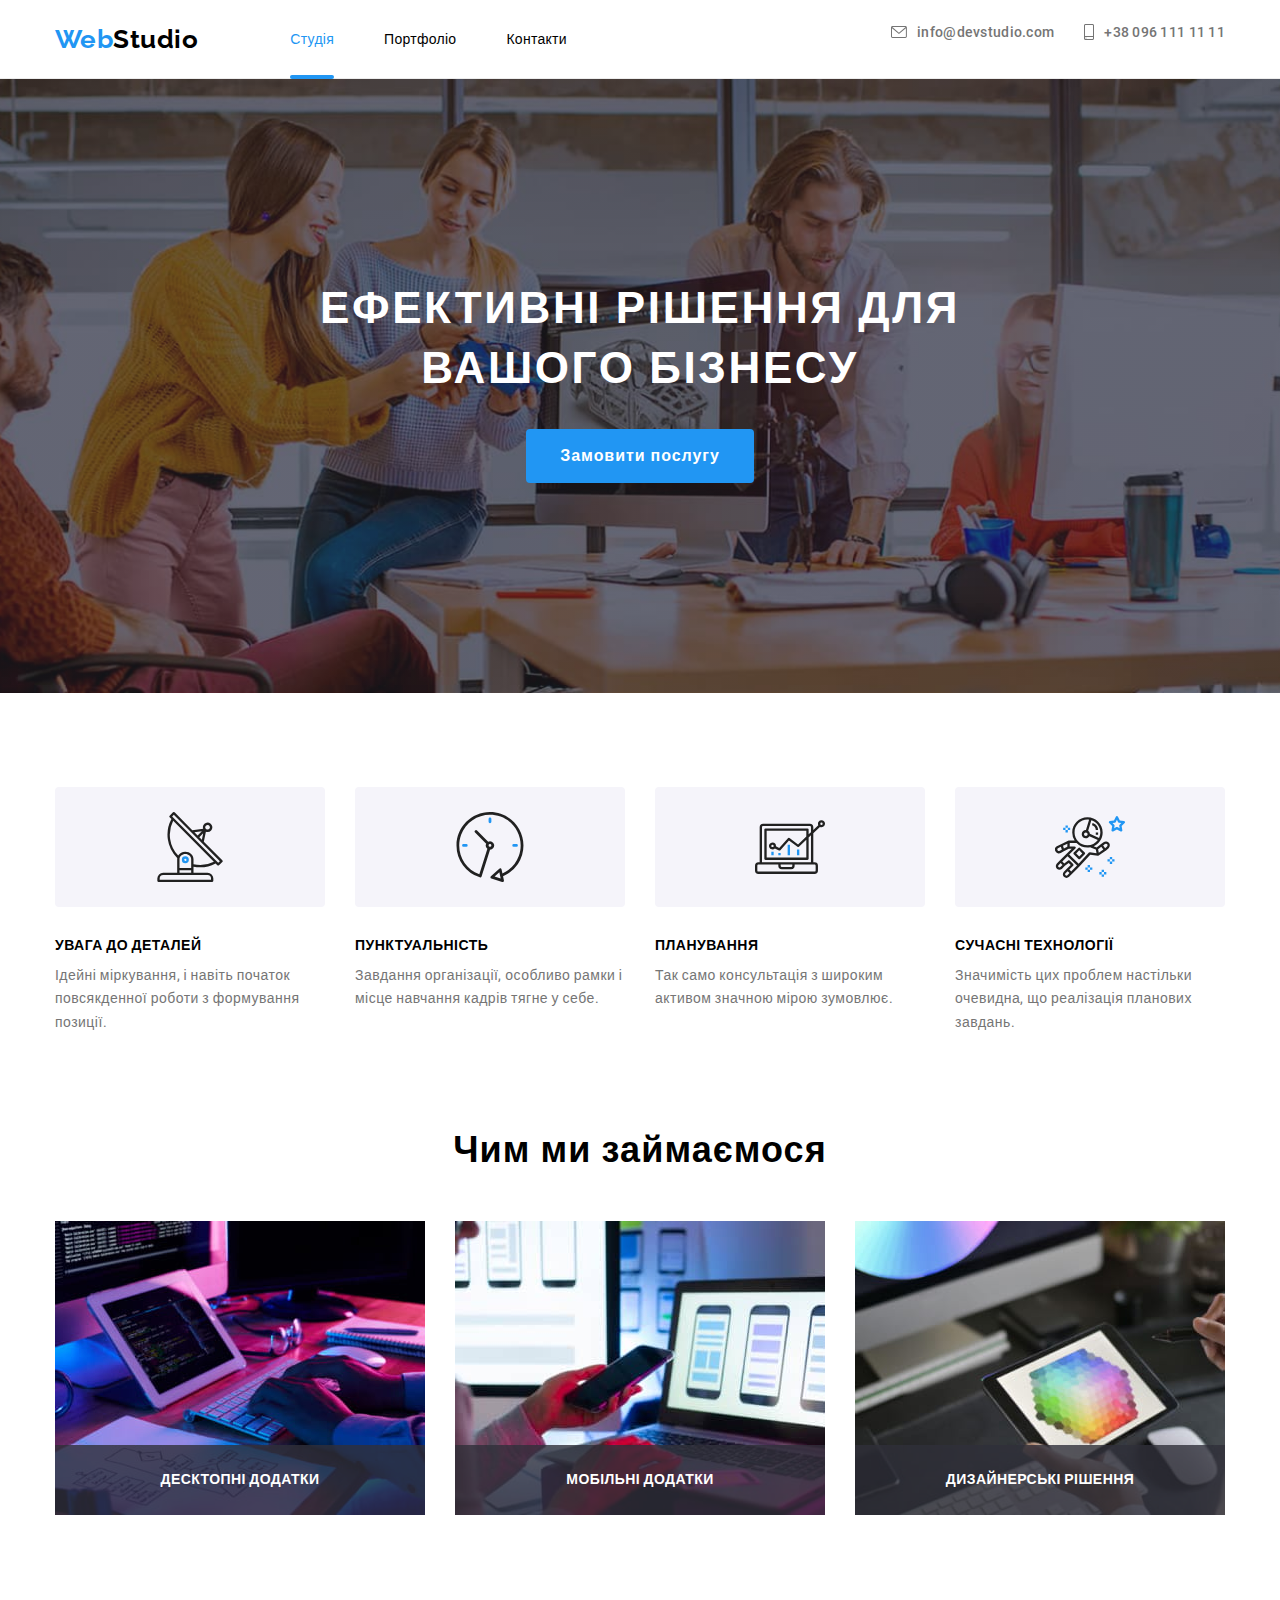
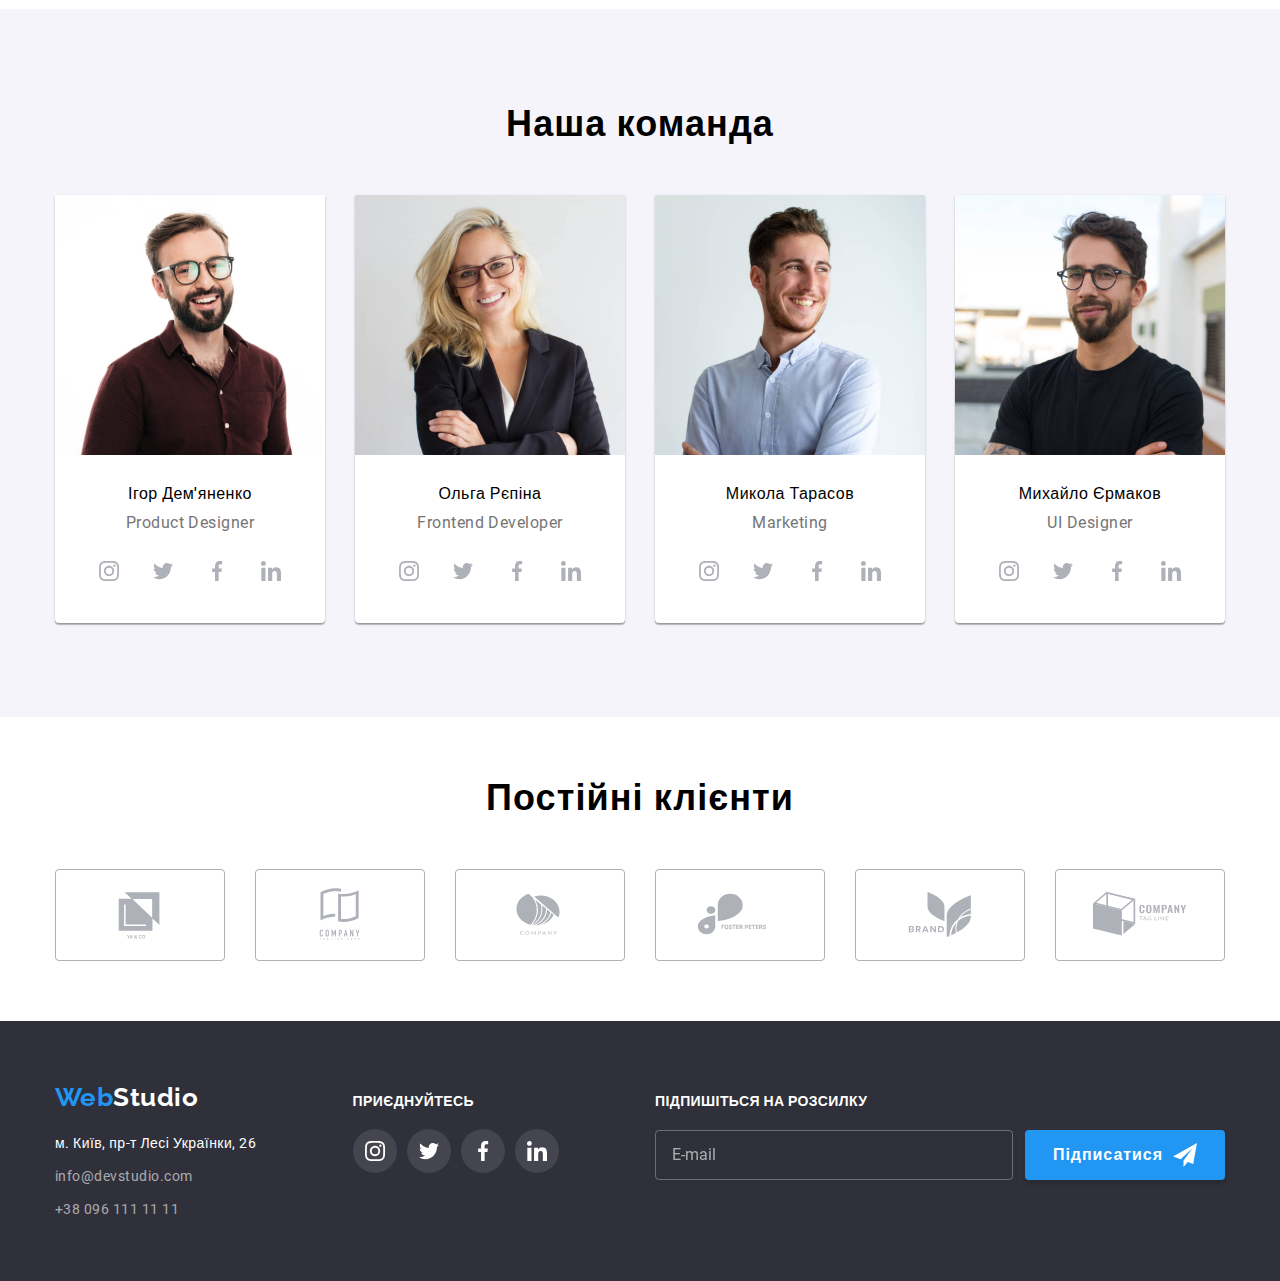
==== commit d98cd430: "фінал - адаптив" ====
--- a/index.html
+++ b/index.html
@@ -344,7 +344,7 @@
         </section>
     </main>
   <footer class="page-footer">
-        <div class="container container page-footer__container">
+        <div class="container page-footer__container">
             <div class="page-footer__content">
                 <a href="./index.html" class="logo page-footer__logo"><span class="logo__1half">Web</span><span
                         class="logo__2half logo__2half--inverse">Studio</span></a>
--- a/css/main.min.css
+++ b/css/main.min.css
@@ -1 +1 @@
-@font-face{font-family:"Roboto";font-style:normal;font-weight:400;src:local(""),url("../fonts/roboto-v30-latin-regular.woff2") format("woff2"),url("../fonts/roboto-v30-latin-regular.woff") format("woff")}@font-face{font-family:"Roboto";font-style:normal;font-weight:500;src:local(""),url("../fonts/roboto-v30-latin-500.woff2") format("woff2"),url("../fonts/roboto-v30-latin-500.woff") format("woff")}@font-face{font-family:"Roboto";font-style:normal;font-weight:700;src:local(""),url("../fonts/roboto-v30-latin-700.woff2") format("woff2"),url("../fonts/roboto-v30-latin-700.woff") format("woff")}@font-face{font-family:"Roboto";font-style:normal;font-weight:900;src:local(""),url("../fonts/roboto-v30-latin-900.woff2") format("woff2"),url("../fonts/roboto-v30-latin-900.woff") format("woff")}@font-face{font-family:"Raleway";font-style:normal;font-weight:700;src:local(""),url("../fonts/raleway-v28-latin-700.woff2") format("woff2"),url("../fonts/raleway-v28-latin-700.woff") format("woff")}body{color:var(--headline-color);background-color:var(--main-color);font-family:"Roboto",sans-serif;letter-spacing:.03em;margin:auto}.visually-hidden{position:absolute;width:1px;height:1px;margin:-1px;border:0;padding:0;white-space:nowrap;-webkit-clip-path:inset(100%);clip-path:inset(100%);clip:rect(0 0 0 0);overflow:hidden}.container{display:-webkit-box;display:-ms-flexbox;display:flex;padding:0 15px;max-width:1200px;margin-left:auto;margin-right:auto;-ms-flex-line-pack:center;align-content:center}@media(min-width: 480px){.container{-webkit-box-pack:justify;-ms-flex-pack:justify;justify-content:space-between;width:480px;-webkit-box-flex:1;-ms-flex-positive:1;flex-grow:1}}@media(min-width: 768px){.container{width:768px}}@media(min-width: 1200px){.container{width:1200px}}.clients .container{-webkit-box-orient:vertical;-webkit-box-direction:normal;-ms-flex-direction:column;flex-direction:column}.logo{display:block;padding-bottom:0;-ms-flex-line-pack:center;align-content:center;padding:0;text-decoration:none;font-family:"Raleway";font-weight:700;line-height:1.17;font-size:24px}@media(mіn-width: 1200px){.logo{font-size:26px}}.logo__1half{color:#2196f3}.logo__2half{color:#000}.logo__2half--inverse{color:#fff}.page-footer__logo{margin-bottom:20px}.social-list{display:-webkit-box;display:-ms-flexbox;display:flex;list-style-type:none;padding-left:0;gap:10px;-webkit-box-pack:center;-ms-flex-pack:center;justify-content:center;margin-top:0;margin-bottom:0;list-style-type:none}.social-list__link{display:-webkit-box;display:-ms-flexbox;display:flex;width:100%;height:100%;border-radius:50%;-webkit-box-align:center;-ms-flex-align:center;align-items:center;-webkit-box-pack:center;-ms-flex-pack:center;justify-content:center;color:#afb1b8;-webkit-transition-property:color,background-color,fill,border-color,opacity,visibility,-webkit-box-shadow,-webkit-transform;transition-property:color,background-color,fill,border-color,opacity,visibility,-webkit-box-shadow,-webkit-transform;transition-property:color,background-color,fill,box-shadow,border-color,opacity,visibility,transform;transition-property:color,background-color,fill,box-shadow,border-color,opacity,visibility,transform,-webkit-box-shadow,-webkit-transform;-webkit-transition-duration:250ms;transition-duration:250ms;-webkit-transition-timing-function:cubic-bezier(0.4, 0, 0.2, 1);transition-timing-function:cubic-bezier(0.4, 0, 0.2, 1)}.social-list__icon{fill:currentColor}.social-list__item{width:44px;height:44px}.social-list__link:hover,.social-list__link:focus{color:#fff;background-color:#2196f3}.page-footer .social-list__link,.page-footer .social-list__link{color:#fff;background-color:rgba(255,255,255,.1)}.page-footer .social-list__link:hover,.page-footer .social-list__link:focus{background-color:#2196f3}.backdrop{position:fixed;top:0;left:0;width:100%;height:100%;background-color:rgba(0,0,0,.5);-webkit-transition-property:opacity,visibility,-webkit-transform;transition-property:opacity,visibility,-webkit-transform;transition-property:opacity,visibility,transform;transition-property:opacity,visibility,transform,-webkit-transform;-webkit-transition-duration:250ms;transition-duration:250ms;-webkit-transition-timing-function:cubic-bezier(0.4, 0, 0.2, 1);transition-timing-function:cubic-bezier(0.4, 0, 0.2, 1)}.backdrop.is-hidden{opacity:0;visibility:hidden;pointer-events:none}.clients{padding:94px 0}@media(min-width: 1200px){.clients{padding:60px 0}}.clients__title{margin:0 0 30px 0;font-size:36px;line-height:1.17;text-align:center;letter-spacing:.03em}@media(min-width: 1200px){.clients__title{margin:0 0 50px 0}}.clients__list{display:-webkit-box;display:-ms-flexbox;display:flex;-ms-flex-wrap:wrap;flex-wrap:wrap;-webkit-box-pack:center;-ms-flex-pack:center;justify-content:center;list-style-type:none;padding-left:0;gap:30px;margin:0 auto}.company{width:210px;height:92px}@media(min-width: 768px){.company{width:calc((100% - 60px)/3)}}@media(min-width: 1200px){.company{width:170px}}.company__logo{fill:#afb1b8;-webkit-transition-property:color,background-color,fill,border-color,opacity,visibility,-webkit-box-shadow,-webkit-transform;transition-property:color,background-color,fill,border-color,opacity,visibility,-webkit-box-shadow,-webkit-transform;transition-property:color,background-color,fill,box-shadow,border-color,opacity,visibility,transform;transition-property:color,background-color,fill,box-shadow,border-color,opacity,visibility,transform,-webkit-box-shadow,-webkit-transform;-webkit-transition-duration:250ms;transition-duration:250ms;-webkit-transition-timing-function:cubic-bezier(0.4, 0, 0.2, 1);transition-timing-function:cubic-bezier(0.4, 0, 0.2, 1)}.company__link:hover .company__logo,.company__link:focus .company__logo{fill:#2196f3}.company__link{display:-webkit-box;display:-ms-flexbox;display:flex;width:100%;height:100%;-webkit-box-pack:center;-ms-flex-pack:center;justify-content:center;-webkit-box-align:center;-ms-flex-align:center;align-items:center;border:1px solid #afb1b8;border-radius:4px;-webkit-transition-property:color,background-color,fill,border-color,opacity,visibility,-webkit-box-shadow,-webkit-transform;transition-property:color,background-color,fill,border-color,opacity,visibility,-webkit-box-shadow,-webkit-transform;transition-property:color,background-color,fill,box-shadow,border-color,opacity,visibility,transform;transition-property:color,background-color,fill,box-shadow,border-color,opacity,visibility,transform,-webkit-box-shadow,-webkit-transform;-webkit-transition-duration:250ms;transition-duration:250ms;-webkit-transition-timing-function:cubic-bezier(0.4, 0, 0.2, 1);transition-timing-function:cubic-bezier(0.4, 0, 0.2, 1)}.company__link:hover,.company__link:focus{border:1px solid #2196f3;border-radius:4px}.command__title{font-size:28px;line-height:1.18;text-align:center;letter-spacing:.03em}@media(min-width: 1200px){.command__title{font-size:36px;line-height:1.17}}.command{background-color:#f5f4fa}.employee__description{padding:30px 0}.employee__name{font-weight:500;font-size:16px;line-height:1.17;margin:0 0 10px 0}.employee__profession{font-size:16px;line-height:1.17;color:#757575;margin:0;margin-bottom:16px}.command__container{-webkit-box-orient:vertical;-webkit-box-direction:normal;-ms-flex-direction:column;flex-direction:column}.command__list{padding:0;margin:0 auto;display:-webkit-box;display:-ms-flexbox;display:flex;-webkit-box-orient:vertical;-webkit-box-direction:normal;-ms-flex-direction:column;flex-direction:column;gap:30px;-webkit-box-pack:center;-ms-flex-pack:center;justify-content:center;list-style-type:none}@media(min-width: 768px){.command__list{-webkit-box-orient:horizontal;-webkit-box-direction:normal;-ms-flex-direction:row;flex-direction:row;-ms-flex-wrap:wrap;flex-wrap:wrap}}@media(min-width: 1200px){.command__list{-ms-flex-wrap:nowrap;flex-wrap:nowrap}}.command__title{margin:0 0 30px 0}@media(min-width: 1200px){.command__title{margin:0 0 50px 0}}.command__item{max-width:450px;text-align:center;background-color:#fff;-webkit-box-shadow:0px 1px 3px rgba(0,0,0,.12),0px 1px 1px rgba(0,0,0,.14),0px 2px 1px rgba(0,0,0,.2);box-shadow:0px 1px 3px rgba(0,0,0,.12),0px 1px 1px rgba(0,0,0,.14),0px 2px 1px rgba(0,0,0,.2);border-radius:0px 0px 4px 4px}@media(min-width: 768px){.command__item{max-width:calc((100% - 30px)/2)}}@media(min-width: 1200px){.command__item{max-width:calc((100% - 90px)/4)}}.command{padding:60px 0}@media(min-width: 1200px){.command{padding:94px 0}}.employee__img{display:block;width:100%}.features__title{display:none}.features-list__heading{text-transform:uppercase;font-size:14px;line-height:1.17;text-align:center;margin:0 0 10px 0}@media(min-width: 768px){.features-list__heading{text-align:left}}.features-list__text{font-size:14px;line-height:1.7;color:#757575;margin:0}.features{padding-top:60px}@media(min-width: 1200px){.features{padding-top:94px}}.features-list{display:-webkit-box;display:-ms-flexbox;display:flex;-webkit-box-orient:vertical;-webkit-box-direction:normal;-ms-flex-direction:column;flex-direction:column;padding-left:0;list-style-type:none;margin:0;gap:30px}@media(min-width: 768px){.features-list{-webkit-box-orient:horizontal;-webkit-box-direction:normal;-ms-flex-direction:row;flex-direction:row;-ms-flex-wrap:wrap;flex-wrap:wrap}}.features-list__item{max-width:450px}@media(min-width: 768px){.features-list__item{max-width:calc((100% - 30px)/2)}}@media(min-width: 1200px){.features-list__item{max-width:calc((100% - 90px)/4)}}.features-list__icon-box{display:-webkit-box;display:-ms-flexbox;display:flex;-webkit-box-pack:center;-ms-flex-pack:center;justify-content:center;-webkit-box-align:center;-ms-flex-align:center;align-items:center;margin-bottom:30px;padding:25px 0;border-radius:4px;background-color:#f5f4fa}.hero__title{width:360px;margin:0 auto 60px auto;font-size:26px;line-height:1.6;color:#fff;font-weight:900;text-align:center;letter-spacing:.06em;text-transform:uppercase}@media(min-width: 768px){.hero__title{width:700px;margin:0 auto 30px auto;font-size:44px;line-height:1.36}}.hero__button{display:block;margin-left:auto;margin-right:auto;padding:10px 32px;border-radius:4px;color:#fff;background:#2196f3;cursor:pointer;font-weight:700;font-size:16px;line-height:1.88;letter-spacing:.06em;border-color:rgba(0,0,0,0)}.hero{-ms-flex-line-pack:center;align-content:center;padding-top:200px;padding-bottom:210px;margin:0 auto;background-color:#2f303a;background-image:-webkit-gradient(linear, left top, right top, from(rgba(47, 48, 58, 0.4)), to(rgba(47, 48, 58, 0.4))),url("../images/hero-img.jpg");background-image:linear-gradient(to right, rgba(47, 48, 58, 0.4), rgba(47, 48, 58, 0.4)),url("../images/hero-img.jpg");background-position:center;background-repeat:no-repeat;background-size:cover}.mobileMenu{display:none;position:fixed;-webkit-box-orient:vertical;-webkit-box-direction:normal;-ms-flex-direction:column;flex-direction:column;display:none;top:0;left:0;width:100%;height:100%;padding:48px 40px;background:#fff;z-index:1}@media(min-width: 768px){.mobileMenu{display:none}}.mobileMenu.is-open{display:-webkit-box;display:-ms-flexbox;display:flex}.mobile-menu{display:-webkit-box;display:-ms-flexbox;display:flex}@media(min-width: 768px){.mobile-menu{display:none}}.mobileMenu__button-close{position:absolute;display:-webkit-box;display:-ms-flexbox;display:flex;-webkit-box-pack:center;-ms-flex-pack:center;justify-content:center;-webkit-box-align:center;-ms-flex-align:center;align-items:center;position:absolute;top:10px;right:15px;border:none;padding:0;margin:0;background:none;cursor:pointer}.mobileMenu__button-close:hover,.mobileMenu__button-close:focus{fill:#2196f3}.mobile-menu__open{display:-webkit-box;display:-ms-flexbox;display:flex;width:40px;height:40px;-webkit-box-pack:center;-ms-flex-pack:center;justify-content:center;-webkit-box-align:center;-ms-flex-align:center;align-items:center;top:0;right:0;padding:0;margin:0;background:none;border:none;cursor:pointer}.mobile-menu__open:hover,.mobile-menu__open:focus{fill:#2196f3}.menu-list{display:-webkit-box;display:-ms-flexbox;display:flex;-webkit-box-orient:vertical;-webkit-box-direction:normal;-ms-flex-direction:column;flex-direction:column;gap:32px;padding:0;margin:0;list-style-type:none;font-style:normal;font-weight:500;font-size:40px;-webkit-box-pack:left;-ms-flex-pack:left;justify-content:left;letter-spacing:.02em;color:#212121}.menu-list__item{margin:0;color:inherit;text-decoration:none;-webkit-transition-property:color,background-color,fill,border-color,opacity,visibility,-webkit-box-shadow,-webkit-transform;transition-property:color,background-color,fill,border-color,opacity,visibility,-webkit-box-shadow,-webkit-transform;transition-property:color,background-color,fill,box-shadow,border-color,opacity,visibility,transform;transition-property:color,background-color,fill,box-shadow,border-color,opacity,visibility,transform,-webkit-box-shadow,-webkit-transform;-webkit-transition-duration:250ms;transition-duration:250ms;-webkit-transition-timing-function:cubic-bezier(0.4, 0, 0.2, 1);transition-timing-function:cubic-bezier(0.4, 0, 0.2, 1)}.menu-list__item:hover{color:#2196f3;fill:#2196f3}.menu-list__item:focus{color:#2196f3;fill:#2196f3}.mobile-contacts{display:-webkit-box;display:-ms-flexbox;display:flex;-webkit-box-orient:vertical;-webkit-box-direction:normal;-ms-flex-direction:column;flex-direction:column;gap:32px;padding:0;margin:0;margin-top:auto;list-style-type:none;font-weight:500;font-size:34px;-webkit-box-pack:left;-ms-flex-pack:left;justify-content:left;letter-spacing:.02em}.mobile-contacts__tel{text-decoration:none;color:#2196f3;margin-bottom:0}.mobile-contacts__mail{text-decoration:none;font-size:24px;color:#757575}.mobile-social{display:-webkit-box;display:-ms-flexbox;display:flex;gap:10px;padding:0;margin:64px 0 0 0;-webkit-box-pack:center;-ms-flex-pack:center;justify-content:center;text-align:center;-webkit-box-align:center;-ms-flex-align:center;align-items:center;list-style-type:none}.mobile-social__item{display:-webkit-box;display:-ms-flexbox;display:flex;-webkit-box-orient:vertical;-webkit-box-direction:normal;-ms-flex-direction:column;flex-direction:column;gap:15px;margin-top:auto;list-style-type:none;font-weight:500;font-size:18px;line-height:1.2px;letter-spacing:.02em}.mobile-social__link{text-decoration:none;margin:0;padding:0;color:#2196f3}.mobile-social__line{display:-webkit-box;display:-ms-flexbox;display:flex;color:rgba(33,33,33,.2)}.modal{position:absolute;display:-webkit-box;display:-ms-flexbox;display:flex;padding:40px;background-color:#fff;border-radius:4px;-webkit-box-shadow:0px 1px 3px rgba(0,0,0,.12),0px 1px 1px rgba(0,0,0,.14),0px 2px 1px rgba(0,0,0,.2);box-shadow:0px 1px 3px rgba(0,0,0,.12),0px 1px 1px rgba(0,0,0,.14),0px 2px 1px rgba(0,0,0,.2);-webkit-box-orient:vertical;-webkit-box-direction:normal;-ms-flex-direction:column;flex-direction:column;width:450px;height:609px;top:50%;left:50%}@media(min-width: 1200px){.modal{width:528px;height:581px}}.backdrop .modal{-webkit-transition-property:opacity,visibility,-webkit-transform;transition-property:opacity,visibility,-webkit-transform;transition-property:opacity,visibility,transform;transition-property:opacity,visibility,transform,-webkit-transform;-webkit-transition-duration:250ms;transition-duration:250ms;-webkit-transition-timing-function:cubic-bezier(0.4, 0, 0.2, 1);transition-timing-function:cubic-bezier(0.4, 0, 0.2, 1);-webkit-transform:translate(-50%, -50%) scale(1);transform:translate(-50%, -50%) scale(1)}.backdrop.is-hidden .modal{opacity:0;visibility:hidden;pointer-events:none;-webkit-transition-property:opacity,visibility,-webkit-transform;transition-property:opacity,visibility,-webkit-transform;transition-property:opacity,visibility,transform;transition-property:opacity,visibility,transform,-webkit-transform;-webkit-transition-duration:250ms;transition-duration:250ms;-webkit-transition-timing-function:cubic-bezier(0.4, 0, 0.2, 1);transition-timing-function:cubic-bezier(0.4, 0, 0.2, 1);-webkit-transform:translate(-50%, -50%) scale(0.1);transform:translate(-50%, -50%) scale(0.1)}.modal__button-close{display:-webkit-box;display:-ms-flexbox;display:flex;width:30px;height:30px;-webkit-box-pack:center;-ms-flex-pack:center;justify-content:center;-webkit-box-align:center;-ms-flex-align:center;align-items:center;border:1px solid rgba(0,0,0,.15);border-radius:50%;position:absolute;top:8px;right:8px;padding:0;margin:0;background:none;cursor:pointer}.modal__button-close:hover,.modal__button-close:focus{fill:#2196f3}.modal__form{display:-webkit-box;display:-ms-flexbox;display:flex;-webkit-box-orient:vertical;-webkit-box-direction:normal;-ms-flex-direction:column;flex-direction:column}.modal__title{font-style:normal;font-weight:700;font-size:20px;line-height:1.15;text-align:center;padding:0;margin:0 0 12px 0}.modal__form-label{font-weight:400;font-size:12px;line-height:1.17;letter-spacing:.01em;color:#757575;margin-bottom:4px}.modal__form-input{height:40px;width:100%;border:1px solid rgba(33,33,33,.2);border-radius:4px;padding-left:40px}.modal__input-wrapper:hover .modal__form-input,.modal__input-wrapper:focus-within .modal__form-input{border:1px solid #2196f3}.modal__input-wrapper{position:relative;color:#212121;margin-bottom:10px}.modal__input-wrapper:hover,.modal__input-wrapper:focus-within{color:#2196f3}.modal__input-icon{position:absolute;left:12px;top:50%;-webkit-transform:translateY(-50%);transform:translateY(-50%);fill:currentColor}.modal__input-comment{height:120px;resize:none;width:100%;border:1px solid rgba(33,33,33,.2);border-radius:4px;margin-bottom:20px;padding:12px 16px}.modal__input-comment:hover,.modal__input-comment:focus{border:1px solid #2196f3}.modal__input-comment::-webkit-input-placeholder{display:-webkit-box;display:flex;font-weight:400;font-size:12px;line-height:14px;letter-spacing:.01em;color:rgba(117,117,117,.5)}.modal__input-comment::-moz-placeholder{display:flex;font-weight:400;font-size:12px;line-height:14px;letter-spacing:.01em;color:rgba(117,117,117,.5)}.modal__input-comment:-ms-input-placeholder{display:-ms-flexbox;display:flex;font-weight:400;font-size:12px;line-height:14px;letter-spacing:.01em;color:rgba(117,117,117,.5)}.modal__input-comment::-ms-input-placeholder{display:-ms-flexbox;display:flex;font-weight:400;font-size:12px;line-height:14px;letter-spacing:.01em;color:rgba(117,117,117,.5)}.modal__input-comment::placeholder{display:-webkit-box;display:-ms-flexbox;display:flex;font-weight:400;font-size:12px;line-height:14px;letter-spacing:.01em;color:rgba(117,117,117,.5)}.modal__terms{display:-webkit-box;display:-ms-flexbox;display:flex;margin-bottom:30px;margin-left:12px;-webkit-box-align:center;-ms-flex-align:center;align-items:center}.modal__button{background-color:#2196f3;border:none;-webkit-box-shadow:0px 4px 4px --foter-shadow;box-shadow:0px 4px 4px --foter-shadow;border-radius:4px;width:200px;height:50px;color:#fff;-ms-flex-item-align:center;align-self:center;letter-spacing:.06em;font-weight:700;font-size:16px;line-height:1.88;cursor:pointer}.modal__button:hover,.modal__button:focus{background-color:#188ce8}.modal__terms-link{color:#2196f3}.modal__terms-label{position:relative;padding-left:23px;font-size:14px;line-height:1.7;color:#757575}.modal__terms-label::before{content:"";position:absolute;width:16px;height:15px;top:50%;-webkit-transform:translateY(-50%);transform:translateY(-50%);left:0;border:2px solid #212121;border-radius:2px}.modal__terms-label::after{content:"";position:absolute;width:16px;height:15px;top:50%;-webkit-transform:translateY(-50%);transform:translateY(-50%);left:0;border:2px solid #2196f3;border-radius:2px;background-image:url("../images/Vector.svg");background-size:contain;background-repeat:no-repeat;background-color:#2196f3;opacity:0}.modal__checkbox:checked+.modal__terms-label::after{opacity:1}.nav-list{display:none;padding-left:0;gap:50px;list-style-type:none;font-weight:500;font-size:14px;line-height:1.17;letter-spacing:.02em}@media(min-width: 768px){.nav-list{display:-webkit-box;display:-ms-flexbox;display:flex;margin:0 0 0 88px}}@media(min-width: 1200px){.nav-list{margin:0 0 0 92px}}.nav-list__link{position:relative;display:block;color:inherit;text-decoration:none;-webkit-transition-property:color,background-color,fill,border-color,opacity,visibility,-webkit-box-shadow,-webkit-transform;transition-property:color,background-color,fill,border-color,opacity,visibility,-webkit-box-shadow,-webkit-transform;transition-property:color,background-color,fill,box-shadow,border-color,opacity,visibility,transform;transition-property:color,background-color,fill,box-shadow,border-color,opacity,visibility,transform,-webkit-box-shadow,-webkit-transform;-webkit-transition-duration:250ms;transition-duration:250ms;-webkit-transition-timing-function:cubic-bezier(0.4, 0, 0.2, 1);transition-timing-function:cubic-bezier(0.4, 0, 0.2, 1)}.nav-list__link:hover{color:#2196f3;fill:#2196f3}.nav-list__link:hover::after{opacity:1}.nav-list__link:focus{color:#2196f3;fill:#2196f3}.nav-list__link:focus::after{opacity:1}.nav-list__link::after{content:"";position:absolute;display:block;width:100%;height:4px;left:0;bottom:-32px;border-radius:2px;background-color:#2196f3;opacity:0;-webkit-transition-property:color,background-color,fill,border-color,opacity,visibility,-webkit-box-shadow,-webkit-transform;transition-property:color,background-color,fill,border-color,opacity,visibility,-webkit-box-shadow,-webkit-transform;transition-property:color,background-color,fill,box-shadow,border-color,opacity,visibility,transform;transition-property:color,background-color,fill,box-shadow,border-color,opacity,visibility,transform,-webkit-box-shadow,-webkit-transform;-webkit-transition-duration:250ms;transition-duration:250ms;-webkit-transition-timing-function:cubic-bezier(0.4, 0, 0.2, 1);transition-timing-function:cubic-bezier(0.4, 0, 0.2, 1)}.nav-container{-webkit-box-pack:left;-ms-flex-pack:left;justify-content:left;display:-webkit-box;display:-ms-flexbox;display:flex;-webkit-box-align:center;-ms-flex-align:center;align-items:center;-webkit-box-flex:1;-ms-flex-positive:1;flex-grow:1}@media(max-width: 768px){.nav-container{-webkit-box-pack:justify;-ms-flex-pack:justify;justify-content:space-between}}@media(max-width: 480px){.nav-container{display:-webkit-box;display:-ms-flexbox;display:flex;-webkit-box-pack:justify;-ms-flex-pack:justify;justify-content:space-between}}.nav-list__link--current{color:#2196f3}.nav-list__link--current::after{content:"";opacity:1}.footer-contacts__address{color:#fff;-webkit-transition-property:color,background-color,fill,border-color,opacity,visibility,-webkit-box-shadow,-webkit-transform;transition-property:color,background-color,fill,border-color,opacity,visibility,-webkit-box-shadow,-webkit-transform;transition-property:color,background-color,fill,box-shadow,border-color,opacity,visibility,transform;transition-property:color,background-color,fill,box-shadow,border-color,opacity,visibility,transform,-webkit-box-shadow,-webkit-transform;-webkit-transition-duration:250ms;transition-duration:250ms;-webkit-transition-timing-function:cubic-bezier(0.4, 0, 0.2, 1);transition-timing-function:cubic-bezier(0.4, 0, 0.2, 1)}.footer-contacts__address:hover,.footer-contacts__address:focus{color:#2196f3;fill:#2196f3}.footer-contacts__tel{color:rgba(255,255,255,.6)}.footer-contacts__tel:hover,.footer-contacts__tel:focus{color:#2196f3}.footer-contacts__mail{color:rgba(255,255,255,.6)}.footer-contacts__mail:hover,.footer-contacts__mail:focus{color:#2196f3}.footer-contacts__tel,.footer-contacts__mail,.footer-contacts__address{text-decoration:none}.footer-contacts__tel{white-space:nowrap}.page-footer{background-color:#2f303a;margin:auto;padding:60px 0}.footer-contacts{padding:0;margin:0}.footer-contacts__item:not(:last-child){margin-bottom:9px}.footer-contacts__mail,.footer-contacts__tel{display:-webkit-box;display:-ms-flexbox;display:flex;-webkit-box-align:center;-ms-flex-align:center;align-items:center;-webkit-transition-property:color,background-color,fill,border-color,opacity,visibility,-webkit-box-shadow,-webkit-transform;transition-property:color,background-color,fill,border-color,opacity,visibility,-webkit-box-shadow,-webkit-transform;transition-property:color,background-color,fill,box-shadow,border-color,opacity,visibility,transform;transition-property:color,background-color,fill,box-shadow,border-color,opacity,visibility,transform,-webkit-box-shadow,-webkit-transform;-webkit-transition-duration:250ms;transition-duration:250ms;-webkit-transition-timing-function:cubic-bezier(0.4, 0, 0.2, 1);transition-timing-function:cubic-bezier(0.4, 0, 0.2, 1)}.page-footer__join{display:inline-block;font-style:normal;font-weight:700;font-size:14px;line-height:1.17;letter-spacing:.03em;text-transform:uppercase;color:#fff;margin-bottom:20px}.page-footer__container{-webkit-box-align:baseline;-ms-flex-align:baseline;align-items:baseline;display:-webkit-box;display:-ms-flexbox;display:flex;-webkit-box-orient:vertical;-webkit-box-direction:normal;-ms-flex-direction:column;flex-direction:column;-webkit-box-pack:center;-ms-flex-pack:center;justify-content:center}.page-footer__social{padding-top:12px;margin-left:70px}.footer-contacts{font-size:14px;line-height:1.7;font-style:normal;list-style-type:none}.footer-subscribe__newsletter{margin-bottom:20px;font-weight:700;font-size:14px;line-height:1.14;letter-spacing:.03em;text-transform:uppercase;color:#fff}.footer-subscribe{display:-webkit-box;display:-ms-flexbox;display:flex;-webkit-box-orient:vertical;-webkit-box-direction:normal;-ms-flex-direction:column;flex-direction:column;-webkit-box-pack:center;-ms-flex-pack:center;justify-content:center;padding-top:12px;justify-content:center;margin-left:0}@media(min-width: 1200px){.footer-subscribe{-webkit-box-pack:end;-ms-flex-pack:end;justify-content:flex-end}}.footer-subscribe .footer-subscribe__email{width:358px;height:50px;margin-right:12px;padding-left:16px;background-color:inherit;border:1px solid rgba(255,255,255,.3);border-radius:4px;-webkit-filter:drop-shadow(0px 4px 4px rgba(0, 0, 0, 0.15));filter:drop-shadow(0px 4px 4px rgba(0, 0, 0, 0.15));color:#fff}.footer-subscribe .footer-subscribe__email::-webkit-input-placeholder{font-weight:400;font-size:16px;line-height:1.25;display:-webkit-box;display:flex;-webkit-box-align:center;align-items:center;color:rgba(255,255,255,.6)}.footer-subscribe .footer-subscribe__email::-moz-placeholder{font-weight:400;font-size:16px;line-height:1.25;display:flex;align-items:center;color:rgba(255,255,255,.6)}.footer-subscribe .footer-subscribe__email:-ms-input-placeholder{font-weight:400;font-size:16px;line-height:1.25;display:-ms-flexbox;display:flex;-ms-flex-align:center;align-items:center;color:rgba(255,255,255,.6)}.footer-subscribe .footer-subscribe__email::-ms-input-placeholder{font-weight:400;font-size:16px;line-height:1.25;display:-ms-flexbox;display:flex;-ms-flex-align:center;align-items:center;color:rgba(255,255,255,.6)}.footer-subscribe .footer-subscribe__email::placeholder{font-weight:400;font-size:16px;line-height:1.25;display:-webkit-box;display:-ms-flexbox;display:flex;-webkit-box-align:center;-ms-flex-align:center;align-items:center;color:rgba(255,255,255,.6)}.footer-subscribe__button{width:200px;height:50px;padding:0;background-color:#2196f3;-webkit-box-shadow:0px 4px 4px rgba(0,0,0,.15);box-shadow:0px 4px 4px rgba(0,0,0,.15);border-radius:4px;border:none;font-weight:700;font-size:16px;line-height:1.88;letter-spacing:.06em;color:#fff}.footer-subscribe__icon{margin-left:10px;fill:currentColor}.page-header{border-bottom:1px solid #ececec;padding-top:10px;padding-bottom:10px}@media(min-width: 768px){.page-header{padding-top:21px;padding-bottom:21px}}@media(min-width: 1200px){.page-header{padding-top:24px;padding-bottom:24px}}.header-contacts{display:none;list-style-type:none;font-family:"Roboto";font-style:normal;font-weight:500;font-size:12px;line-height:1.17;letter-spacing:.02em;padding-left:0;margin:0 0 0 90px}@media(min-width: 768px){.header-contacts{display:-webkit-box;display:-ms-flexbox;display:flex;-webkit-box-orient:vertical;-webkit-box-direction:normal;-ms-flex-direction:column;flex-direction:column;gap:10px;-webkit-box-align:start;-ms-flex-align:start;align-items:flex-start}}@media(min-width: 1200px){.header-contacts{-webkit-box-orient:horizontal;-webkit-box-direction:normal;-ms-flex-direction:row;flex-direction:row;gap:30px;font-size:14px;margin:0 0 0 auto}}.header-contacts__tel-link,.header-contacts__mail-link{display:-webkit-box;display:-ms-flexbox;display:flex;-webkit-box-align:center;-ms-flex-align:center;align-items:center;white-space:nowrap;color:#757575;text-decoration:none}.header-contacts__tel-link:hover,.header-contacts__tel-link:focus,.header-contacts__mail-link:hover,.header-contacts__mail-link:focus{color:#2196f3;fill:#2196f3}.header-contacts__mail-icon,.header-contacts__tel-icon{fill:#757575;margin-right:10px;-webkit-transition-property:color,fill;transition-property:color,fill;-webkit-transition-duration:250ms;transition-duration:250ms;-webkit-transition-timing-function:cubic-bezier(0.4, 0, 0.2, 1);transition-timing-function:cubic-bezier(0.4, 0, 0.2, 1)}.header-contacts__mail-link:hover .header-contacts__mail-icon,.header-contacts__tel-link:hover .header-contacts__mail-icon,.header-contacts__mail-link:focus .header-contacts__mail-icon,.header-contacts__tel-link:focus .header-contacts__mail-icon,.header-contacts__mail-link:hover .header-contacts__tel-icon,.header-contacts__tel-link:hover .header-contacts__tel-icon,.header-contacts__mail-link:focus .header-contacts__tel-icon,.header-contacts__tel-link:focus .header-contacts__tel-icon{color:#2196f3;fill:#2196f3}.header-contacts__mail-icon{width:14px}@media(min-width: 1200px){.header-contacts__mail-icon{width:16px}}.header-contacts__tel-icon{width:10px;height:14px}@media(min-width: 1200px){.header-contacts__tel-icon{height:16px}}.header-contacts__item{display:-webkit-box;display:-ms-flexbox;display:flex}.header-contacts__tel,.header-contacts__mail,.header-contacts__mail-icon,.header-contacts__tel-icon{-webkit-transition-property:color,fill;transition-property:color,fill;-webkit-transition-duration:250ms;transition-duration:250ms;-webkit-transition-timing-function:cubic-bezier(0.4, 0, 0.2, 1);transition-timing-function:cubic-bezier(0.4, 0, 0.2, 1)}.projects{padding-top:94px;padding-bottom:94px}.projects__button-list{display:-webkit-box;display:-ms-flexbox;display:flex;margin:0 auto 50px auto;gap:8px;padding-left:0;list-style-type:none}.projects__button{padding:6px 22px;border-radius:4px;border-color:rgba(0,0,0,0);-webkit-transition-property:color,background-color,fill,border-color,opacity,visibility,-webkit-box-shadow,-webkit-transform;transition-property:color,background-color,fill,border-color,opacity,visibility,-webkit-box-shadow,-webkit-transform;transition-property:color,background-color,fill,box-shadow,border-color,opacity,visibility,transform;transition-property:color,background-color,fill,box-shadow,border-color,opacity,visibility,transform,-webkit-box-shadow,-webkit-transform;-webkit-transition-duration:250ms;transition-duration:250ms;-webkit-transition-timing-function:cubic-bezier(0.4, 0, 0.2, 1);transition-timing-function:cubic-bezier(0.4, 0, 0.2, 1)}.projects__button:first-of-type{padding:6px 25px}.projects-list{display:-webkit-box;display:-ms-flexbox;display:flex;-ms-flex-wrap:wrap;flex-wrap:wrap;padding:0;margin:0;gap:30px;list-style-type:none}.project-card{-webkit-transition-property:color,background-color,fill,border-color,opacity,visibility,-webkit-box-shadow,-webkit-transform;transition-property:color,background-color,fill,border-color,opacity,visibility,-webkit-box-shadow,-webkit-transform;transition-property:color,background-color,fill,box-shadow,border-color,opacity,visibility,transform;transition-property:color,background-color,fill,box-shadow,border-color,opacity,visibility,transform,-webkit-box-shadow,-webkit-transform;-webkit-transition-duration:250ms;transition-duration:250ms;-webkit-transition-timing-function:cubic-bezier(0.4, 0, 0.2, 1);transition-timing-function:cubic-bezier(0.4, 0, 0.2, 1)}.project-card:hover,.project-card:focus{-webkit-box-shadow:0px 1px 1px rgba(0,0,0,.12),0px 4px 4px rgba(0,0,0,.06),1px 4px 6px rgba(0,0,0,.16);box-shadow:0px 1px 1px rgba(0,0,0,.12),0px 4px 4px rgba(0,0,0,.06),1px 4px 6px rgba(0,0,0,.16)}.project-card__img{display:block}.project-card__title{margin:0;margin-bottom:4px}.project-card__group{margin:0}.project-card__description{padding:20px 24px;border:1px solid #eee}.project-card__link{text-decoration:none;color:inherit}.projects__button{color:#212121;background:#f5f4fa;cursor:pointer;font-weight:500;font-size:16px;line-height:1.63;font-family:inherit}.projects__button:hover,.projects__button:focus{color:#fff;background:#2196f3;-webkit-box-shadow:0px 3px 1px rgba(0,0,0,.1),0px 1px 2px rgba(0,0,0,.08),0px 2px 2px rgba(0,0,0,.12);box-shadow:0px 3px 1px rgba(0,0,0,.1),0px 1px 2px rgba(0,0,0,.08),0px 2px 2px rgba(0,0,0,.12)}.projects__headline{display:none}.project-card__title{font-weight:700;font-size:18px;line-height:2;letter-spacing:.06em}.project-card__group{font-size:16px;line-height:1.88;color:#757575}.project-card__overlay-block{position:relative;overflow:hidden}.project-card__overlay-text{position:absolute;display:-webkit-box;display:-ms-flexbox;display:flex;bottom:0;width:100%;height:100%;padding:24px;-webkit-box-align:center;-ms-flex-align:center;align-items:center;background-color:rgba(33,150,243,.9);font-size:18px;line-height:1.56;color:#fff;margin:0;-webkit-transform:translateY(100%);transform:translateY(100%);-webkit-transition-property:-webkit-transform;transition-property:-webkit-transform;transition-property:transform;transition-property:transform, -webkit-transform;-webkit-transition-duration:250ms;transition-duration:250ms;-webkit-transition-timing-function:cubic-bezier(0.4, 0, 0.2, 1);transition-timing-function:cubic-bezier(0.4, 0, 0.2, 1)}.project-card__link:hover .project-card__overlay-text,.project-card__link:focus .project-card__overlay-text{-webkit-transform:translateY(0);transform:translateY(0)}.working__title{margin:0 0 50px 0;font-size:36px;line-height:1.17;text-align:center;letter-spacing:.03em}.working{display:none}@media(min-width: 1200px){.working{display:block;padding:94px 15px;margin-left:auto;margin-right:auto;-ms-flex-line-pack:center;align-content:center}}.working__list{display:-webkit-box;display:-ms-flexbox;display:flex;-webkit-box-sizing:border-box;box-sizing:border-box;-webkit-box-pack:center;-ms-flex-pack:center;justify-content:center;padding:0;margin:0;gap:30px;list-style-type:none}.working__item{position:relative}.working__img{display:block}.working__text{position:absolute;display:-webkit-box;display:-ms-flexbox;display:flex;left:0;bottom:0;background-color:rgba(47,48,58,.8);width:100%;height:70px;-webkit-box-align:center;-ms-flex-align:center;align-items:center;-webkit-box-pack:center;-ms-flex-pack:center;justify-content:center;text-transform:uppercase;font-style:normal;font-weight:700;font-size:14px;line-height:1.14;letter-spacing:.03em;color:#fff}/*# sourceMappingURL=main.min.css.map */+@font-face{font-family:"Roboto";font-style:normal;font-weight:400;src:local(""),url("../fonts/roboto-v30-latin-regular.woff2") format("woff2"),url("../fonts/roboto-v30-latin-regular.woff") format("woff")}@font-face{font-family:"Roboto";font-style:normal;font-weight:500;src:local(""),url("../fonts/roboto-v30-latin-500.woff2") format("woff2"),url("../fonts/roboto-v30-latin-500.woff") format("woff")}@font-face{font-family:"Roboto";font-style:normal;font-weight:700;src:local(""),url("../fonts/roboto-v30-latin-700.woff2") format("woff2"),url("../fonts/roboto-v30-latin-700.woff") format("woff")}@font-face{font-family:"Roboto";font-style:normal;font-weight:900;src:local(""),url("../fonts/roboto-v30-latin-900.woff2") format("woff2"),url("../fonts/roboto-v30-latin-900.woff") format("woff")}@font-face{font-family:"Raleway";font-style:normal;font-weight:700;src:local(""),url("../fonts/raleway-v28-latin-700.woff2") format("woff2"),url("../fonts/raleway-v28-latin-700.woff") format("woff")}body{color:var(--headline-color);background-color:var(--main-color);font-family:"Roboto",sans-serif;letter-spacing:.03em;margin:auto}.visually-hidden{position:absolute;width:1px;height:1px;margin:-1px;border:0;padding:0;white-space:nowrap;-webkit-clip-path:inset(100%);clip-path:inset(100%);clip:rect(0 0 0 0);overflow:hidden}.container{display:-webkit-box;display:-ms-flexbox;display:flex;padding:0 15px;max-width:1200px;margin-left:auto;margin-right:auto;-ms-flex-line-pack:center;align-content:center}@media(min-width: 480px){.container{-webkit-box-pack:justify;-ms-flex-pack:justify;justify-content:space-between;width:480px;-webkit-box-flex:1;-ms-flex-positive:1;flex-grow:1}}@media(min-width: 768px){.container{width:768px}}@media(min-width: 1200px){.container{width:1200px}}.clients .container{-webkit-box-orient:vertical;-webkit-box-direction:normal;-ms-flex-direction:column;flex-direction:column}.logo{display:block;padding-bottom:0;-ms-flex-line-pack:center;align-content:center;padding:0;text-decoration:none;font-family:"Raleway";font-weight:700;line-height:1.17;font-size:24px}@media(min-width: 1200px){.logo{font-size:26px}}.logo__1half{color:#2196f3}.logo__2half{color:#000}.logo__2half--inverse{color:#fff}.page-footer__logo{display:-webkit-box;display:-ms-flexbox;display:flex;margin-bottom:20px;-webkit-box-pack:center;-ms-flex-pack:center;justify-content:center}@media(min-width: 1200px){.page-footer__logo{display:block}}.social-list{display:-webkit-box;display:-ms-flexbox;display:flex;list-style-type:none;padding-left:0;gap:10px;-webkit-box-pack:center;-ms-flex-pack:center;justify-content:center;margin-top:0;margin-bottom:0;list-style-type:none}.social-list__link{display:-webkit-box;display:-ms-flexbox;display:flex;width:100%;height:100%;border-radius:50%;-webkit-box-align:center;-ms-flex-align:center;align-items:center;-webkit-box-pack:center;-ms-flex-pack:center;justify-content:center;color:#afb1b8;-webkit-transition-property:color,background-color,fill,border-color,opacity,visibility,-webkit-box-shadow,-webkit-transform;transition-property:color,background-color,fill,border-color,opacity,visibility,-webkit-box-shadow,-webkit-transform;transition-property:color,background-color,fill,box-shadow,border-color,opacity,visibility,transform;transition-property:color,background-color,fill,box-shadow,border-color,opacity,visibility,transform,-webkit-box-shadow,-webkit-transform;-webkit-transition-duration:250ms;transition-duration:250ms;-webkit-transition-timing-function:cubic-bezier(0.4, 0, 0.2, 1);transition-timing-function:cubic-bezier(0.4, 0, 0.2, 1)}.social-list__icon{fill:currentColor}.social-list__item{width:44px;height:44px}.social-list__link:hover,.social-list__link:focus{color:#fff;background-color:#2196f3}.page-footer .social-list__link,.page-footer .social-list__link{color:#fff;background-color:rgba(255,255,255,.1)}.page-footer .social-list__link:hover,.page-footer .social-list__link:focus{background-color:#2196f3}.backdrop{position:fixed;top:0;left:0;width:100%;height:100%;background-color:rgba(0,0,0,.5);-webkit-transition-property:opacity,visibility,-webkit-transform;transition-property:opacity,visibility,-webkit-transform;transition-property:opacity,visibility,transform;transition-property:opacity,visibility,transform,-webkit-transform;-webkit-transition-duration:250ms;transition-duration:250ms;-webkit-transition-timing-function:cubic-bezier(0.4, 0, 0.2, 1);transition-timing-function:cubic-bezier(0.4, 0, 0.2, 1)}.backdrop.is-hidden{opacity:0;visibility:hidden;pointer-events:none}.clients{padding:94px 0}@media(min-width: 1200px){.clients{padding:60px 0}}.clients__title{margin:0 0 30px 0;font-size:36px;line-height:1.17;text-align:center;letter-spacing:.03em}@media(min-width: 1200px){.clients__title{margin:0 0 50px 0}}.clients__list{display:-webkit-box;display:-ms-flexbox;display:flex;-ms-flex-wrap:wrap;flex-wrap:wrap;-webkit-box-pack:center;-ms-flex-pack:center;justify-content:center;list-style-type:none;padding-left:0;gap:30px;margin:0 auto}.company{width:210px;height:92px}@media(min-width: 768px){.company{width:calc((100% - 60px)/3)}}@media(min-width: 1200px){.company{width:170px}}.company__logo{fill:#afb1b8;-webkit-transition-property:color,background-color,fill,border-color,opacity,visibility,-webkit-box-shadow,-webkit-transform;transition-property:color,background-color,fill,border-color,opacity,visibility,-webkit-box-shadow,-webkit-transform;transition-property:color,background-color,fill,box-shadow,border-color,opacity,visibility,transform;transition-property:color,background-color,fill,box-shadow,border-color,opacity,visibility,transform,-webkit-box-shadow,-webkit-transform;-webkit-transition-duration:250ms;transition-duration:250ms;-webkit-transition-timing-function:cubic-bezier(0.4, 0, 0.2, 1);transition-timing-function:cubic-bezier(0.4, 0, 0.2, 1)}.company__link:hover .company__logo,.company__link:focus .company__logo{fill:#2196f3}.company__link{display:-webkit-box;display:-ms-flexbox;display:flex;width:100%;height:100%;-webkit-box-pack:center;-ms-flex-pack:center;justify-content:center;-webkit-box-align:center;-ms-flex-align:center;align-items:center;border:1px solid #afb1b8;border-radius:4px;-webkit-transition-property:color,background-color,fill,border-color,opacity,visibility,-webkit-box-shadow,-webkit-transform;transition-property:color,background-color,fill,border-color,opacity,visibility,-webkit-box-shadow,-webkit-transform;transition-property:color,background-color,fill,box-shadow,border-color,opacity,visibility,transform;transition-property:color,background-color,fill,box-shadow,border-color,opacity,visibility,transform,-webkit-box-shadow,-webkit-transform;-webkit-transition-duration:250ms;transition-duration:250ms;-webkit-transition-timing-function:cubic-bezier(0.4, 0, 0.2, 1);transition-timing-function:cubic-bezier(0.4, 0, 0.2, 1)}.company__link:hover,.company__link:focus{border:1px solid #2196f3;border-radius:4px}.command__title{font-size:28px;line-height:1.18;text-align:center;letter-spacing:.03em}@media(min-width: 1200px){.command__title{font-size:36px;line-height:1.17}}.command{background-color:#f5f4fa}.employee__description{padding:30px 0}.employee__name{font-weight:500;font-size:16px;line-height:1.17;margin:0 0 10px 0}.employee__profession{font-size:16px;line-height:1.17;color:#757575;margin:0;margin-bottom:16px}.command__container{-webkit-box-orient:vertical;-webkit-box-direction:normal;-ms-flex-direction:column;flex-direction:column}.command__list{padding:0;margin:0 auto;display:-webkit-box;display:-ms-flexbox;display:flex;-webkit-box-orient:vertical;-webkit-box-direction:normal;-ms-flex-direction:column;flex-direction:column;gap:30px;-webkit-box-pack:center;-ms-flex-pack:center;justify-content:center;list-style-type:none}@media(min-width: 768px){.command__list{-webkit-box-orient:horizontal;-webkit-box-direction:normal;-ms-flex-direction:row;flex-direction:row;-ms-flex-wrap:wrap;flex-wrap:wrap}}@media(min-width: 1200px){.command__list{-ms-flex-wrap:nowrap;flex-wrap:nowrap}}.command__title{margin:0 0 30px 0}@media(min-width: 1200px){.command__title{margin:0 0 50px 0}}.command__item{max-width:450px;text-align:center;background-color:#fff;-webkit-box-shadow:0px 1px 3px rgba(0,0,0,.12),0px 1px 1px rgba(0,0,0,.14),0px 2px 1px rgba(0,0,0,.2);box-shadow:0px 1px 3px rgba(0,0,0,.12),0px 1px 1px rgba(0,0,0,.14),0px 2px 1px rgba(0,0,0,.2);border-radius:0px 0px 4px 4px}@media(min-width: 768px){.command__item{max-width:calc((100% - 30px)/2)}}@media(min-width: 1200px){.command__item{max-width:calc((100% - 90px)/4)}}.command{padding:60px 0}@media(min-width: 1200px){.command{padding:94px 0}}.employee__img{display:block;width:100%}.features__title{display:none}.features-list__heading{text-transform:uppercase;font-size:14px;line-height:1.17;text-align:center;margin:0 0 10px 0}@media(min-width: 768px){.features-list__heading{text-align:left}}.features-list__text{font-size:14px;line-height:1.7;color:#757575;margin:0}.features{padding-top:60px}@media(min-width: 1200px){.features{padding-top:94px}}.features-list{display:-webkit-box;display:-ms-flexbox;display:flex;-webkit-box-orient:vertical;-webkit-box-direction:normal;-ms-flex-direction:column;flex-direction:column;padding-left:0;list-style-type:none;margin:0;gap:30px}@media(min-width: 768px){.features-list{-webkit-box-orient:horizontal;-webkit-box-direction:normal;-ms-flex-direction:row;flex-direction:row;-ms-flex-wrap:wrap;flex-wrap:wrap}}.features-list__item{max-width:450px}@media(min-width: 768px){.features-list__item{max-width:calc((100% - 30px)/2)}}@media(min-width: 1200px){.features-list__item{max-width:calc((100% - 90px)/4)}}.features-list__icon-box{display:-webkit-box;display:-ms-flexbox;display:flex;-webkit-box-pack:center;-ms-flex-pack:center;justify-content:center;-webkit-box-align:center;-ms-flex-align:center;align-items:center;margin-bottom:30px;padding:25px 0;border-radius:4px;background-color:#f5f4fa}.hero__title{width:360px;margin:0 auto 60px auto;font-size:26px;line-height:1.6;color:#fff;font-weight:900;text-align:center;letter-spacing:.06em;text-transform:uppercase}@media(min-width: 768px){.hero__title{width:700px;margin:0 auto 30px auto;font-size:44px;line-height:1.36}}.hero__button{display:block;margin-left:auto;margin-right:auto;padding:10px 32px;border-radius:4px;color:#fff;background:#2196f3;cursor:pointer;font-weight:700;font-size:16px;line-height:1.88;letter-spacing:.06em;border-color:rgba(0,0,0,0)}.hero{-ms-flex-line-pack:center;align-content:center;padding-top:200px;padding-bottom:210px;margin:0 auto;background-color:#2f303a;background-image:-webkit-gradient(linear, left top, right top, from(rgba(47, 48, 58, 0.4)), to(rgba(47, 48, 58, 0.4))),url("../images/hero-img.jpg");background-image:linear-gradient(to right, rgba(47, 48, 58, 0.4), rgba(47, 48, 58, 0.4)),url("../images/hero-img.jpg");background-position:center;background-repeat:no-repeat;background-size:cover}.mobileMenu{display:none;position:fixed;-webkit-box-orient:vertical;-webkit-box-direction:normal;-ms-flex-direction:column;flex-direction:column;display:none;top:0;left:0;width:100%;height:100%;padding:48px 40px;background:#fff;z-index:1}@media(min-width: 768px){.mobileMenu{display:none}}.mobileMenu.is-open{display:-webkit-box;display:-ms-flexbox;display:flex}.mobile-menu{display:-webkit-box;display:-ms-flexbox;display:flex}@media(min-width: 768px){.mobile-menu{display:none}}.mobileMenu__button-close{position:absolute;display:-webkit-box;display:-ms-flexbox;display:flex;-webkit-box-pack:center;-ms-flex-pack:center;justify-content:center;-webkit-box-align:center;-ms-flex-align:center;align-items:center;position:absolute;top:10px;right:15px;border:none;padding:0;margin:0;background:none;cursor:pointer}.mobileMenu__button-close:hover,.mobileMenu__button-close:focus{fill:#2196f3}.mobile-menu__open{display:-webkit-box;display:-ms-flexbox;display:flex;width:40px;height:40px;-webkit-box-pack:center;-ms-flex-pack:center;justify-content:center;-webkit-box-align:center;-ms-flex-align:center;align-items:center;top:0;right:0;padding:0;margin:0;background:none;border:none;cursor:pointer}.mobile-menu__open:hover,.mobile-menu__open:focus{fill:#2196f3}.menu-list{display:-webkit-box;display:-ms-flexbox;display:flex;-webkit-box-orient:vertical;-webkit-box-direction:normal;-ms-flex-direction:column;flex-direction:column;gap:32px;padding:0;margin:0;list-style-type:none;font-style:normal;font-weight:500;font-size:40px;-webkit-box-pack:left;-ms-flex-pack:left;justify-content:left;letter-spacing:.02em;color:#212121}.menu-list__item{margin:0;color:inherit;text-decoration:none;-webkit-transition-property:color,background-color,fill,border-color,opacity,visibility,-webkit-box-shadow,-webkit-transform;transition-property:color,background-color,fill,border-color,opacity,visibility,-webkit-box-shadow,-webkit-transform;transition-property:color,background-color,fill,box-shadow,border-color,opacity,visibility,transform;transition-property:color,background-color,fill,box-shadow,border-color,opacity,visibility,transform,-webkit-box-shadow,-webkit-transform;-webkit-transition-duration:250ms;transition-duration:250ms;-webkit-transition-timing-function:cubic-bezier(0.4, 0, 0.2, 1);transition-timing-function:cubic-bezier(0.4, 0, 0.2, 1)}.menu-list__item:hover{color:#2196f3;fill:#2196f3}.menu-list__item:focus{color:#2196f3;fill:#2196f3}.mobile-contacts{display:-webkit-box;display:-ms-flexbox;display:flex;-webkit-box-orient:vertical;-webkit-box-direction:normal;-ms-flex-direction:column;flex-direction:column;gap:32px;padding:0;margin:0;margin-top:auto;list-style-type:none;font-weight:500;font-size:34px;-webkit-box-pack:left;-ms-flex-pack:left;justify-content:left;letter-spacing:.02em}.mobile-contacts__tel{text-decoration:none;color:#2196f3;margin-bottom:0}.mobile-contacts__mail{text-decoration:none;font-size:24px;color:#757575}.mobile-social{display:-webkit-box;display:-ms-flexbox;display:flex;gap:10px;padding:0;margin:64px 0 0 0;-webkit-box-pack:center;-ms-flex-pack:center;justify-content:center;text-align:center;-webkit-box-align:center;-ms-flex-align:center;align-items:center;list-style-type:none}.mobile-social__item{display:-webkit-box;display:-ms-flexbox;display:flex;-webkit-box-orient:vertical;-webkit-box-direction:normal;-ms-flex-direction:column;flex-direction:column;gap:15px;margin-top:auto;list-style-type:none;font-weight:500;font-size:18px;line-height:1.2px;letter-spacing:.02em}.mobile-social__link{text-decoration:none;margin:0;padding:0;color:#2196f3}.mobile-social__line{display:-webkit-box;display:-ms-flexbox;display:flex;color:rgba(33,33,33,.2)}.modal{position:absolute;display:-webkit-box;display:-ms-flexbox;display:flex;padding:40px;background-color:#fff;border-radius:4px;-webkit-box-shadow:0px 1px 3px rgba(0,0,0,.12),0px 1px 1px rgba(0,0,0,.14),0px 2px 1px rgba(0,0,0,.2);box-shadow:0px 1px 3px rgba(0,0,0,.12),0px 1px 1px rgba(0,0,0,.14),0px 2px 1px rgba(0,0,0,.2);-webkit-box-orient:vertical;-webkit-box-direction:normal;-ms-flex-direction:column;flex-direction:column;width:450px;height:609px;top:50%;left:50%}@media(min-width: 1200px){.modal{width:528px;height:581px}}.backdrop .modal{-webkit-transition-property:opacity,visibility,-webkit-transform;transition-property:opacity,visibility,-webkit-transform;transition-property:opacity,visibility,transform;transition-property:opacity,visibility,transform,-webkit-transform;-webkit-transition-duration:250ms;transition-duration:250ms;-webkit-transition-timing-function:cubic-bezier(0.4, 0, 0.2, 1);transition-timing-function:cubic-bezier(0.4, 0, 0.2, 1);-webkit-transform:translate(-50%, -50%) scale(1);transform:translate(-50%, -50%) scale(1)}.backdrop.is-hidden .modal{opacity:0;visibility:hidden;pointer-events:none;-webkit-transition-property:opacity,visibility,-webkit-transform;transition-property:opacity,visibility,-webkit-transform;transition-property:opacity,visibility,transform;transition-property:opacity,visibility,transform,-webkit-transform;-webkit-transition-duration:250ms;transition-duration:250ms;-webkit-transition-timing-function:cubic-bezier(0.4, 0, 0.2, 1);transition-timing-function:cubic-bezier(0.4, 0, 0.2, 1);-webkit-transform:translate(-50%, -50%) scale(0.1);transform:translate(-50%, -50%) scale(0.1)}.modal__button-close{display:-webkit-box;display:-ms-flexbox;display:flex;width:30px;height:30px;-webkit-box-pack:center;-ms-flex-pack:center;justify-content:center;-webkit-box-align:center;-ms-flex-align:center;align-items:center;border:1px solid rgba(0,0,0,.15);border-radius:50%;position:absolute;top:8px;right:8px;padding:0;margin:0;background:none;cursor:pointer}.modal__button-close:hover,.modal__button-close:focus{fill:#2196f3}.modal__form{display:-webkit-box;display:-ms-flexbox;display:flex;-webkit-box-orient:vertical;-webkit-box-direction:normal;-ms-flex-direction:column;flex-direction:column}.modal__title{font-style:normal;font-weight:700;font-size:20px;line-height:1.15;text-align:center;padding:0;margin:0 0 12px 0}.modal__form-label{font-weight:400;font-size:12px;line-height:1.17;letter-spacing:.01em;color:#757575;margin-bottom:4px}.modal__form-input{height:40px;width:100%;border:1px solid rgba(33,33,33,.2);border-radius:4px;padding-left:40px}.modal__input-wrapper:hover .modal__form-input,.modal__input-wrapper:focus-within .modal__form-input{border:1px solid #2196f3}.modal__input-wrapper{position:relative;color:#212121;margin-bottom:10px}.modal__input-wrapper:hover,.modal__input-wrapper:focus-within{color:#2196f3}.modal__input-icon{position:absolute;left:12px;top:50%;-webkit-transform:translateY(-50%);transform:translateY(-50%);fill:currentColor}.modal__input-comment{height:120px;resize:none;width:100%;border:1px solid rgba(33,33,33,.2);border-radius:4px;margin-bottom:20px;padding:12px 16px}.modal__input-comment:hover,.modal__input-comment:focus{border:1px solid #2196f3}.modal__input-comment::-webkit-input-placeholder{display:-webkit-box;display:flex;font-weight:400;font-size:12px;line-height:14px;letter-spacing:.01em;color:rgba(117,117,117,.5)}.modal__input-comment::-moz-placeholder{display:flex;font-weight:400;font-size:12px;line-height:14px;letter-spacing:.01em;color:rgba(117,117,117,.5)}.modal__input-comment:-ms-input-placeholder{display:-ms-flexbox;display:flex;font-weight:400;font-size:12px;line-height:14px;letter-spacing:.01em;color:rgba(117,117,117,.5)}.modal__input-comment::-ms-input-placeholder{display:-ms-flexbox;display:flex;font-weight:400;font-size:12px;line-height:14px;letter-spacing:.01em;color:rgba(117,117,117,.5)}.modal__input-comment::placeholder{display:-webkit-box;display:-ms-flexbox;display:flex;font-weight:400;font-size:12px;line-height:14px;letter-spacing:.01em;color:rgba(117,117,117,.5)}.modal__terms{display:-webkit-box;display:-ms-flexbox;display:flex;margin-bottom:30px;margin-left:12px;-webkit-box-align:center;-ms-flex-align:center;align-items:center}.modal__button{background-color:#2196f3;border:none;-webkit-box-shadow:0px 4px 4px --foter-shadow;box-shadow:0px 4px 4px --foter-shadow;border-radius:4px;width:200px;height:50px;color:#fff;-ms-flex-item-align:center;align-self:center;letter-spacing:.06em;font-weight:700;font-size:16px;line-height:1.88;cursor:pointer}.modal__button:hover,.modal__button:focus{background-color:#188ce8}.modal__terms-link{color:#2196f3}.modal__terms-label{position:relative;padding-left:23px;font-size:14px;line-height:1.7;color:#757575}.modal__terms-label::before{content:"";position:absolute;width:16px;height:15px;top:50%;-webkit-transform:translateY(-50%);transform:translateY(-50%);left:0;border:2px solid #212121;border-radius:2px}.modal__terms-label::after{content:"";position:absolute;width:16px;height:15px;top:50%;-webkit-transform:translateY(-50%);transform:translateY(-50%);left:0;border:2px solid #2196f3;border-radius:2px;background-image:url("../images/Vector.svg");background-size:contain;background-repeat:no-repeat;background-color:#2196f3;opacity:0}.modal__checkbox:checked+.modal__terms-label::after{opacity:1}.nav-list{display:none;padding-left:0;gap:50px;list-style-type:none;font-weight:500;font-size:14px;line-height:1.17;letter-spacing:.02em}@media(min-width: 768px){.nav-list{display:-webkit-box;display:-ms-flexbox;display:flex;margin:0 0 0 88px}}@media(min-width: 1200px){.nav-list{margin:0 0 0 92px}}.nav-list__link{position:relative;display:block;color:inherit;text-decoration:none;-webkit-transition-property:color,background-color,fill,border-color,opacity,visibility,-webkit-box-shadow,-webkit-transform;transition-property:color,background-color,fill,border-color,opacity,visibility,-webkit-box-shadow,-webkit-transform;transition-property:color,background-color,fill,box-shadow,border-color,opacity,visibility,transform;transition-property:color,background-color,fill,box-shadow,border-color,opacity,visibility,transform,-webkit-box-shadow,-webkit-transform;-webkit-transition-duration:250ms;transition-duration:250ms;-webkit-transition-timing-function:cubic-bezier(0.4, 0, 0.2, 1);transition-timing-function:cubic-bezier(0.4, 0, 0.2, 1)}.nav-list__link:hover{color:#2196f3;fill:#2196f3}.nav-list__link:hover::after{opacity:1}.nav-list__link:focus{color:#2196f3;fill:#2196f3}.nav-list__link:focus::after{opacity:1}.nav-list__link::after{content:"";position:absolute;display:block;width:100%;height:4px;left:0;bottom:-32px;border-radius:2px;background-color:#2196f3;opacity:0;-webkit-transition-property:color,background-color,fill,border-color,opacity,visibility,-webkit-box-shadow,-webkit-transform;transition-property:color,background-color,fill,border-color,opacity,visibility,-webkit-box-shadow,-webkit-transform;transition-property:color,background-color,fill,box-shadow,border-color,opacity,visibility,transform;transition-property:color,background-color,fill,box-shadow,border-color,opacity,visibility,transform,-webkit-box-shadow,-webkit-transform;-webkit-transition-duration:250ms;transition-duration:250ms;-webkit-transition-timing-function:cubic-bezier(0.4, 0, 0.2, 1);transition-timing-function:cubic-bezier(0.4, 0, 0.2, 1)}.nav-container{-webkit-box-pack:left;-ms-flex-pack:left;justify-content:left;display:-webkit-box;display:-ms-flexbox;display:flex;-webkit-box-align:center;-ms-flex-align:center;align-items:center;-webkit-box-flex:1;-ms-flex-positive:1;flex-grow:1}@media(max-width: 768px){.nav-container{-webkit-box-pack:justify;-ms-flex-pack:justify;justify-content:space-between}}@media(max-width: 480px){.nav-container{display:-webkit-box;display:-ms-flexbox;display:flex;-webkit-box-pack:justify;-ms-flex-pack:justify;justify-content:space-between}}.nav-list__link--current{color:#2196f3}.nav-list__link--current::after{content:"";opacity:1}.page-footer__content{margin:0 auto}@media(min-width: 1200px){.page-footer__content{margin:0 auto 0 0}}.footer-contacts__item>a{-webkit-box-pack:center;-ms-flex-pack:center;justify-content:center}@media(min-width: 1200px){.footer-contacts__item>a{-webkit-box-pack:left;-ms-flex-pack:left;justify-content:left}}.footer-contacts__address{-webkit-box-pack:center;-ms-flex-pack:center;justify-content:center;text-align:center;color:#fff;-webkit-transition-property:color,background-color,fill,border-color,opacity,visibility,-webkit-box-shadow,-webkit-transform;transition-property:color,background-color,fill,border-color,opacity,visibility,-webkit-box-shadow,-webkit-transform;transition-property:color,background-color,fill,box-shadow,border-color,opacity,visibility,transform;transition-property:color,background-color,fill,box-shadow,border-color,opacity,visibility,transform,-webkit-box-shadow,-webkit-transform;-webkit-transition-duration:250ms;transition-duration:250ms;-webkit-transition-timing-function:cubic-bezier(0.4, 0, 0.2, 1);transition-timing-function:cubic-bezier(0.4, 0, 0.2, 1)}.footer-contacts__address:hover,.footer-contacts__address:focus{color:#2196f3;fill:#2196f3}.footer-contacts__tel{color:rgba(255,255,255,.6)}.footer-contacts__tel:hover,.footer-contacts__tel:focus{color:#2196f3}.footer-contacts__mail{color:rgba(255,255,255,.6)}.footer-contacts__mail:hover,.footer-contacts__mail:focus{color:#2196f3}.footer-contacts__tel,.footer-contacts__mail,.footer-contacts__address{text-decoration:none}.footer-contacts__tel{white-space:nowrap}.page-footer{background-color:#2f303a;margin:auto;padding:60px 0}.footer-contacts{padding:0;margin:0}.footer-contacts__item:not(:last-child){margin-bottom:8px}@media(min-width: 1200px){.footer-contacts__item:not(:last-child){margin-bottom:9px}}.footer-contacts__mail,.footer-contacts__tel{display:-webkit-box;display:-ms-flexbox;display:flex;-webkit-box-pack:center;-ms-flex-pack:center;justify-content:center;-webkit-transition-property:color,background-color,fill,border-color,opacity,visibility,-webkit-box-shadow,-webkit-transform;transition-property:color,background-color,fill,border-color,opacity,visibility,-webkit-box-shadow,-webkit-transform;transition-property:color,background-color,fill,box-shadow,border-color,opacity,visibility,transform;transition-property:color,background-color,fill,box-shadow,border-color,opacity,visibility,transform,-webkit-box-shadow,-webkit-transform;-webkit-transition-duration:250ms;transition-duration:250ms;-webkit-transition-timing-function:cubic-bezier(0.4, 0, 0.2, 1);transition-timing-function:cubic-bezier(0.4, 0, 0.2, 1)}.page-footer__join{display:-webkit-box;display:-ms-flexbox;display:flex;-webkit-box-pack:center;-ms-flex-pack:center;justify-content:center;font-style:normal;font-weight:700;font-size:14px;line-height:1.17;letter-spacing:.03em;text-transform:uppercase;color:#fff;margin-bottom:20px}@media(min-width: 1200px){.page-footer__join{display:block}}.page-footer__container{-webkit-box-align:baseline;-ms-flex-align:baseline;align-items:baseline;display:-webkit-box;display:-ms-flexbox;display:flex;-webkit-box-orient:vertical;-webkit-box-direction:normal;-ms-flex-direction:column;flex-direction:column;-webkit-box-pack:center;-ms-flex-pack:center;justify-content:center}@media(min-width: 768px){.page-footer__container{-webkit-box-orient:horizontal;-webkit-box-direction:normal;-ms-flex-direction:row;flex-direction:row;-ms-flex-wrap:wrap;flex-wrap:wrap;-webkit-box-pack:justify;-ms-flex-pack:justify;justify-content:space-between}}.page-footer__social{margin:0 auto;-webkit-box-pack:center;-ms-flex-pack:center;justify-content:center;padding-top:60px}@media(min-width: 768px){.page-footer__social{padding-top:5px}}@media(min-width: 1200px){.page-footer__social{-webkit-box-pack:left;-ms-flex-pack:left;justify-content:left;padding-top:12px}}.footer-contacts{-webkit-box-pack:center;-ms-flex-pack:center;justify-content:center;font-size:14px;line-height:1.7;font-style:normal;list-style-type:none}@media(min-width: 1200px){.footer-contacts{-webkit-box-pack:left;-ms-flex-pack:left;justify-content:left}}.footer-subscribe__newsletter{width:100%;display:-webkit-box;display:-ms-flexbox;display:flex;-webkit-box-pack:center;-ms-flex-pack:center;justify-content:center;margin-bottom:20px;font-weight:700;font-size:14px;line-height:1.14;letter-spacing:.03em;text-transform:uppercase;color:#fff}@media(min-width: 1200px){.footer-subscribe__newsletter{display:block}}.footer-subscribe{max-width:450px;width:100%;display:-webkit-box;display:-ms-flexbox;display:flex;-webkit-box-orient:vertical;-webkit-box-direction:normal;-ms-flex-direction:column;flex-direction:column;-webkit-box-pack:center;-ms-flex-pack:center;justify-content:center;padding-top:60px;justify-content:center;margin:0 auto}@media(min-width: 1200px){.footer-subscribe{-webkit-box-pack:end;-ms-flex-pack:end;justify-content:flex-end;padding-top:12px;margin:0 0 0 auto;max-width:570px}}.footer-subscribe__email{width:100%;height:50px;background-color:inherit;border:1px solid rgba(255,255,255,.3);border-radius:4px;-webkit-filter:drop-shadow(0px 4px 4px rgba(0, 0, 0, 0.15));filter:drop-shadow(0px 4px 4px rgba(0, 0, 0, 0.15));color:#fff}@media(min-width: 1200px){.footer-subscribe__email{width:358px;padding-left:16px}}.footer-subscribe__email::-webkit-input-placeholder{font-weight:400;font-size:16px;line-height:1.25;display:-webkit-box;display:flex;-webkit-box-align:center;align-items:center;color:rgba(255,255,255,.6)}.footer-subscribe__email::-moz-placeholder{font-weight:400;font-size:16px;line-height:1.25;display:flex;align-items:center;color:rgba(255,255,255,.6)}.footer-subscribe__email:-ms-input-placeholder{font-weight:400;font-size:16px;line-height:1.25;display:-ms-flexbox;display:flex;-ms-flex-align:center;align-items:center;color:rgba(255,255,255,.6)}.footer-subscribe__email::-ms-input-placeholder{font-weight:400;font-size:16px;line-height:1.25;display:-ms-flexbox;display:flex;-ms-flex-align:center;align-items:center;color:rgba(255,255,255,.6)}.footer-subscribe__email::placeholder{font-weight:400;font-size:16px;line-height:1.25;display:-webkit-box;display:-ms-flexbox;display:flex;-webkit-box-align:center;-ms-flex-align:center;align-items:center;color:rgba(255,255,255,.6)}.footer-subscribe__button{width:200px;height:50px;padding:0;background-color:#2196f3;-webkit-box-shadow:0px 4px 4px rgba(0,0,0,.15);box-shadow:0px 4px 4px rgba(0,0,0,.15);border-radius:4px;border:none;font-weight:700;font-size:16px;line-height:1.88;letter-spacing:.06em;color:#fff}.footer-subscribe__icon{margin-left:10px;fill:currentColor}.footer-subscribe__wrapper{display:-webkit-box;display:-ms-flexbox;display:flex;-ms-flex-wrap:wrap;flex-wrap:wrap;-webkit-box-pack:center;-ms-flex-pack:center;justify-content:center;gap:20px}@media(min-width: 1200px){.footer-subscribe__wrapper{gap:12px}}.footer-subscribe__button-content{display:-webkit-box;display:-ms-flexbox;display:flex;-webkit-box-align:center;-ms-flex-align:center;align-items:center;-webkit-box-pack:center;-ms-flex-pack:center;justify-content:center}.page-header{border-bottom:1px solid #ececec;padding-top:10px;padding-bottom:10px}@media(min-width: 768px){.page-header{padding-top:21px;padding-bottom:21px}}@media(min-width: 1200px){.page-header{padding-top:24px;padding-bottom:24px}}.header-contacts{display:none;list-style-type:none;font-family:"Roboto";font-style:normal;font-weight:500;font-size:12px;line-height:1.17;letter-spacing:.02em;padding-left:0;margin:0 0 0 90px}@media(min-width: 768px){.header-contacts{display:-webkit-box;display:-ms-flexbox;display:flex;-webkit-box-orient:vertical;-webkit-box-direction:normal;-ms-flex-direction:column;flex-direction:column;gap:10px;-webkit-box-align:start;-ms-flex-align:start;align-items:flex-start}}@media(min-width: 1200px){.header-contacts{-webkit-box-orient:horizontal;-webkit-box-direction:normal;-ms-flex-direction:row;flex-direction:row;gap:30px;font-size:14px;margin:0 0 0 auto}}.header-contacts__tel-link,.header-contacts__mail-link{display:-webkit-box;display:-ms-flexbox;display:flex;-webkit-box-align:center;-ms-flex-align:center;align-items:center;white-space:nowrap;color:#757575;text-decoration:none}.header-contacts__tel-link:hover,.header-contacts__tel-link:focus,.header-contacts__mail-link:hover,.header-contacts__mail-link:focus{color:#2196f3;fill:#2196f3}.header-contacts__mail-icon,.header-contacts__tel-icon{fill:#757575;margin-right:10px;-webkit-transition-property:color,fill;transition-property:color,fill;-webkit-transition-duration:250ms;transition-duration:250ms;-webkit-transition-timing-function:cubic-bezier(0.4, 0, 0.2, 1);transition-timing-function:cubic-bezier(0.4, 0, 0.2, 1)}.header-contacts__mail-link:hover .header-contacts__mail-icon,.header-contacts__tel-link:hover .header-contacts__mail-icon,.header-contacts__mail-link:focus .header-contacts__mail-icon,.header-contacts__tel-link:focus .header-contacts__mail-icon,.header-contacts__mail-link:hover .header-contacts__tel-icon,.header-contacts__tel-link:hover .header-contacts__tel-icon,.header-contacts__mail-link:focus .header-contacts__tel-icon,.header-contacts__tel-link:focus .header-contacts__tel-icon{color:#2196f3;fill:#2196f3}.header-contacts__mail-icon{width:14px}@media(min-width: 1200px){.header-contacts__mail-icon{width:16px}}.header-contacts__tel-icon{width:10px;height:14px}@media(min-width: 1200px){.header-contacts__tel-icon{height:16px}}.header-contacts__item{display:-webkit-box;display:-ms-flexbox;display:flex}.header-contacts__tel,.header-contacts__mail,.header-contacts__mail-icon,.header-contacts__tel-icon{-webkit-transition-property:color,fill;transition-property:color,fill;-webkit-transition-duration:250ms;transition-duration:250ms;-webkit-transition-timing-function:cubic-bezier(0.4, 0, 0.2, 1);transition-timing-function:cubic-bezier(0.4, 0, 0.2, 1)}.projects{padding-top:94px;padding-bottom:94px}.projects__button-list{display:-webkit-box;display:-ms-flexbox;display:flex;margin:0 auto 50px auto;gap:8px;padding-left:0;list-style-type:none}.projects__button{padding:6px 22px;border-radius:4px;border-color:rgba(0,0,0,0);-webkit-transition-property:color,background-color,fill,border-color,opacity,visibility,-webkit-box-shadow,-webkit-transform;transition-property:color,background-color,fill,border-color,opacity,visibility,-webkit-box-shadow,-webkit-transform;transition-property:color,background-color,fill,box-shadow,border-color,opacity,visibility,transform;transition-property:color,background-color,fill,box-shadow,border-color,opacity,visibility,transform,-webkit-box-shadow,-webkit-transform;-webkit-transition-duration:250ms;transition-duration:250ms;-webkit-transition-timing-function:cubic-bezier(0.4, 0, 0.2, 1);transition-timing-function:cubic-bezier(0.4, 0, 0.2, 1)}.projects__button:first-of-type{padding:6px 25px}.projects-list{display:-webkit-box;display:-ms-flexbox;display:flex;-ms-flex-wrap:wrap;flex-wrap:wrap;padding:0;margin:0;gap:30px;list-style-type:none}.project-card{-webkit-transition-property:color,background-color,fill,border-color,opacity,visibility,-webkit-box-shadow,-webkit-transform;transition-property:color,background-color,fill,border-color,opacity,visibility,-webkit-box-shadow,-webkit-transform;transition-property:color,background-color,fill,box-shadow,border-color,opacity,visibility,transform;transition-property:color,background-color,fill,box-shadow,border-color,opacity,visibility,transform,-webkit-box-shadow,-webkit-transform;-webkit-transition-duration:250ms;transition-duration:250ms;-webkit-transition-timing-function:cubic-bezier(0.4, 0, 0.2, 1);transition-timing-function:cubic-bezier(0.4, 0, 0.2, 1)}.project-card:hover,.project-card:focus{-webkit-box-shadow:0px 1px 1px rgba(0,0,0,.12),0px 4px 4px rgba(0,0,0,.06),1px 4px 6px rgba(0,0,0,.16);box-shadow:0px 1px 1px rgba(0,0,0,.12),0px 4px 4px rgba(0,0,0,.06),1px 4px 6px rgba(0,0,0,.16)}.project-card__img{display:block}.project-card__title{margin:0;margin-bottom:4px}.project-card__group{margin:0}.project-card__description{padding:20px 24px;border:1px solid #eee}.project-card__link{text-decoration:none;color:inherit}.projects__button{color:#212121;background:#f5f4fa;cursor:pointer;font-weight:500;font-size:16px;line-height:1.63;font-family:inherit}.projects__button:hover,.projects__button:focus{color:#fff;background:#2196f3;-webkit-box-shadow:0px 3px 1px rgba(0,0,0,.1),0px 1px 2px rgba(0,0,0,.08),0px 2px 2px rgba(0,0,0,.12);box-shadow:0px 3px 1px rgba(0,0,0,.1),0px 1px 2px rgba(0,0,0,.08),0px 2px 2px rgba(0,0,0,.12)}.projects__headline{display:none}.project-card__title{font-weight:700;font-size:18px;line-height:2;letter-spacing:.06em}.project-card__group{font-size:16px;line-height:1.88;color:#757575}.project-card__overlay-block{position:relative;overflow:hidden}.project-card__overlay-text{position:absolute;display:-webkit-box;display:-ms-flexbox;display:flex;bottom:0;width:100%;height:100%;padding:24px;-webkit-box-align:center;-ms-flex-align:center;align-items:center;background-color:rgba(33,150,243,.9);font-size:18px;line-height:1.56;color:#fff;margin:0;-webkit-transform:translateY(100%);transform:translateY(100%);-webkit-transition-property:-webkit-transform;transition-property:-webkit-transform;transition-property:transform;transition-property:transform, -webkit-transform;-webkit-transition-duration:250ms;transition-duration:250ms;-webkit-transition-timing-function:cubic-bezier(0.4, 0, 0.2, 1);transition-timing-function:cubic-bezier(0.4, 0, 0.2, 1)}.project-card__link:hover .project-card__overlay-text,.project-card__link:focus .project-card__overlay-text{-webkit-transform:translateY(0);transform:translateY(0)}.working__title{margin:0 0 50px 0;font-size:36px;line-height:1.17;text-align:center;letter-spacing:.03em}.working{display:none}@media(min-width: 1200px){.working{display:block;padding:94px 15px;margin-left:auto;margin-right:auto;-ms-flex-line-pack:center;align-content:center}}.working__list{display:-webkit-box;display:-ms-flexbox;display:flex;-webkit-box-sizing:border-box;box-sizing:border-box;-webkit-box-pack:center;-ms-flex-pack:center;justify-content:center;padding:0;margin:0;gap:30px;list-style-type:none}.working__item{position:relative}.working__img{display:block}.working__text{position:absolute;display:-webkit-box;display:-ms-flexbox;display:flex;left:0;bottom:0;background-color:rgba(47,48,58,.8);width:100%;height:70px;-webkit-box-align:center;-ms-flex-align:center;align-items:center;-webkit-box-pack:center;-ms-flex-pack:center;justify-content:center;text-transform:uppercase;font-style:normal;font-weight:700;font-size:14px;line-height:1.14;letter-spacing:.03em;color:#fff}/*# sourceMappingURL=main.min.css.map */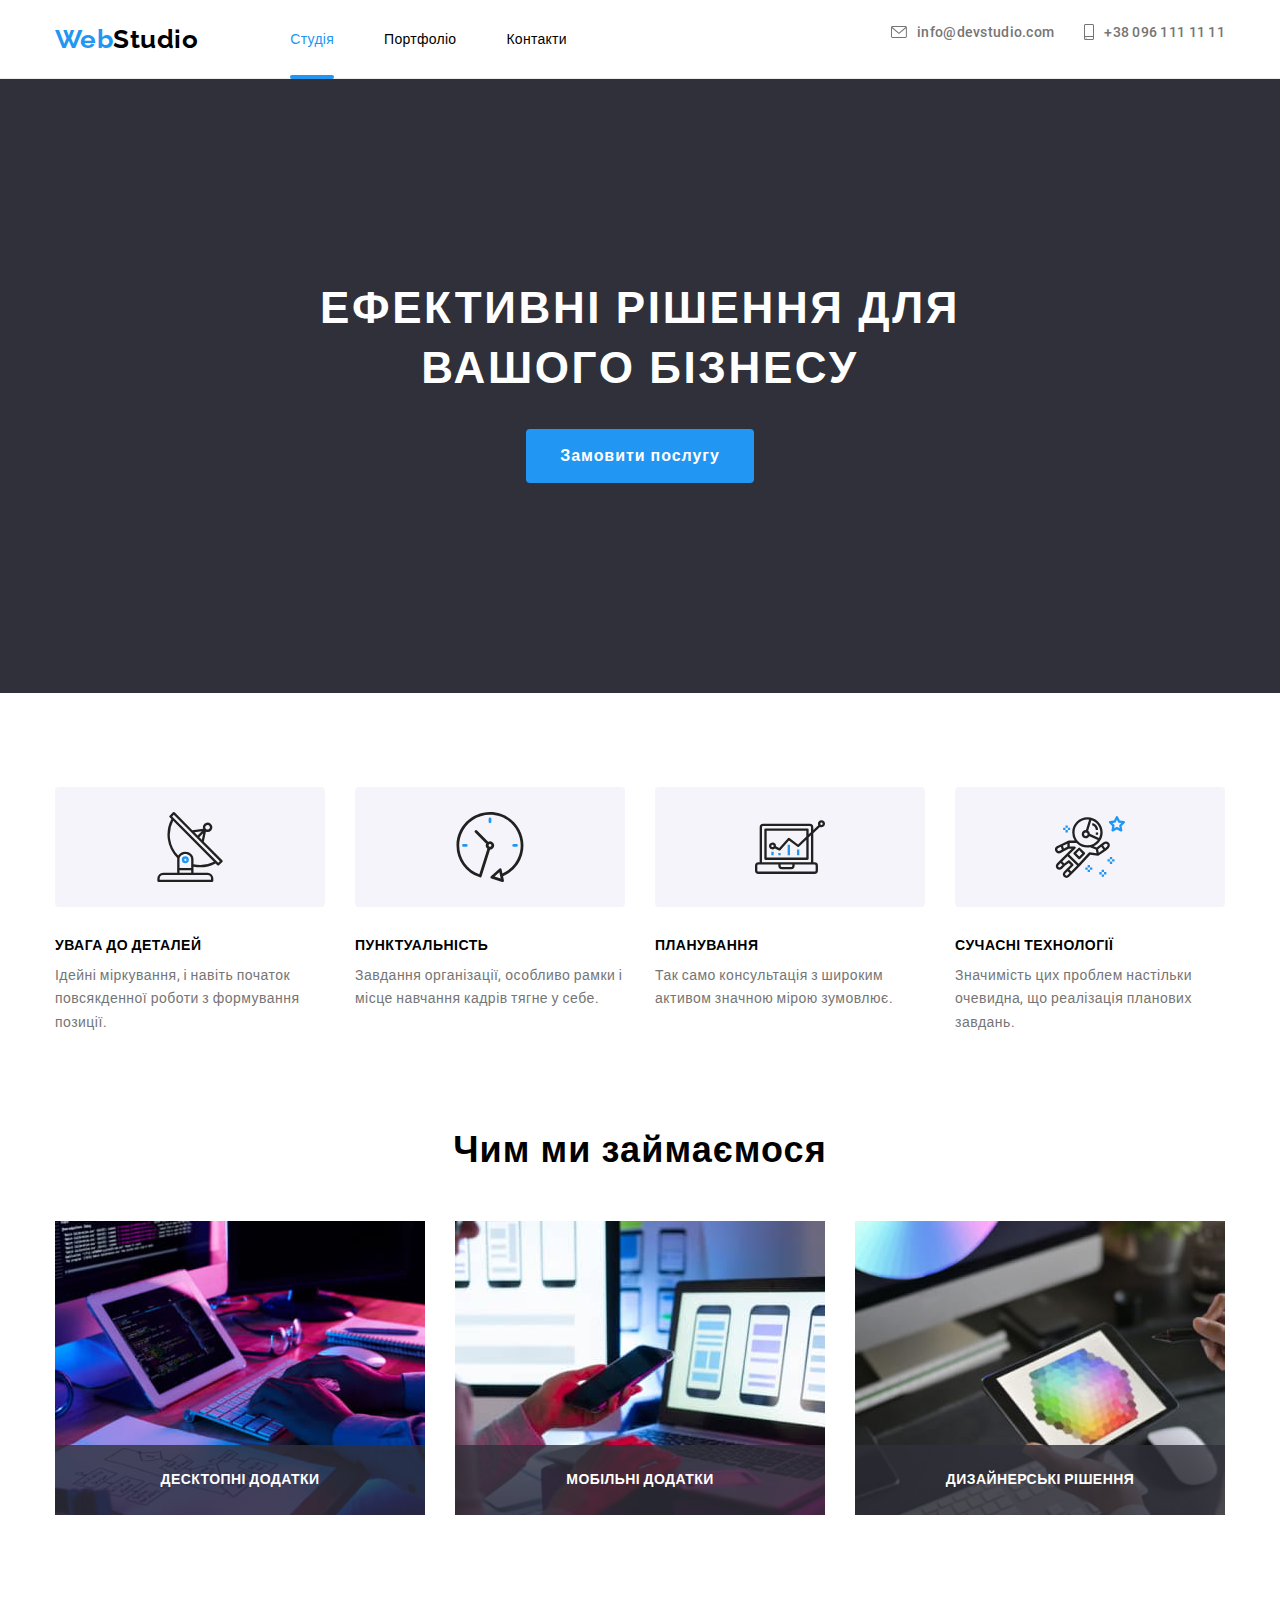
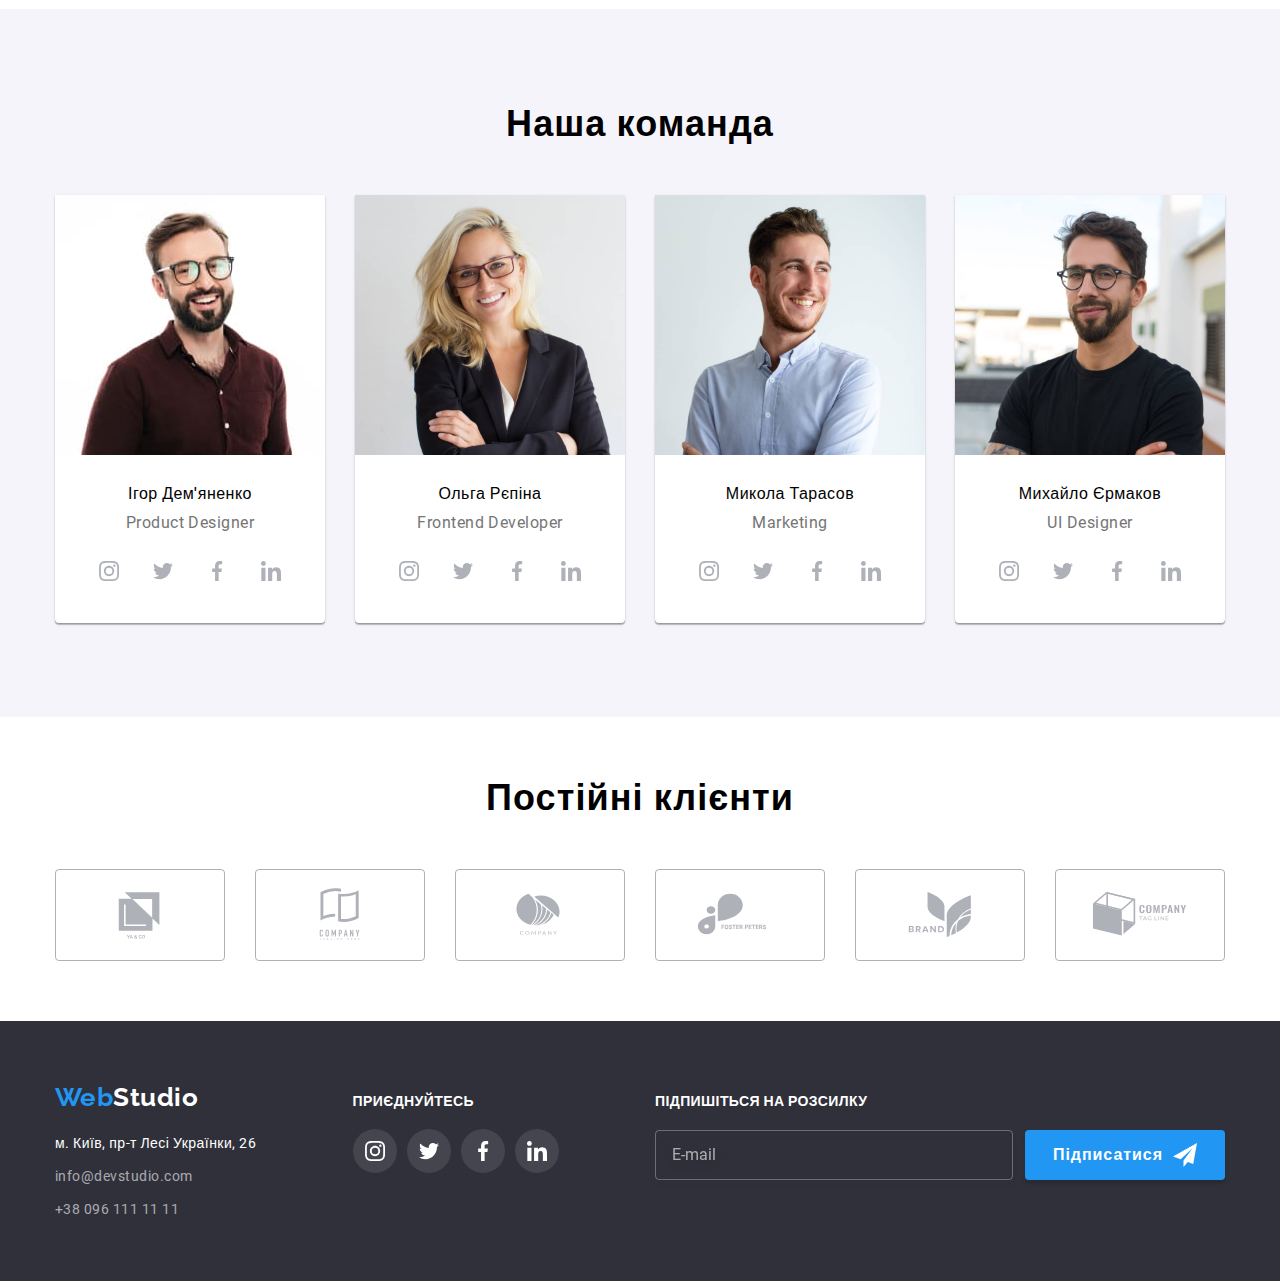
==== commit 61a9f742: "23/11/22 01.09." ====
--- a/index.html
+++ b/index.html
@@ -133,7 +133,9 @@
                 <ul class="command__list">
                     <li class="command__item">
                         <div class="employee">
-                        <img src="./images/igor-demianenko.jpg" alt="Ігор Дем'яненко" width="270" class="employee__img">
+                        <img 
+                        srcset="./images/igor-demianenko-270-x1.jpg 1x, ./images/igor-demianenko-270-x2.jpg 2x"
+                        src="./images/igor-demianenko-270-x1.jpg" alt="Ігор Дем'яненко" width="270" class="employee__img">
                         <div class="employee__description">
                             <h3 class="employee__name">Ігор Дем'яненко</h3>
                             <p class="employee__profession" lang="en">Product Designer</p>
--- a/css/main.min.css
+++ b/css/main.min.css
@@ -1 +1 @@
-@font-face{font-family:"Roboto";font-style:normal;font-weight:400;src:local(""),url("../fonts/roboto-v30-latin-regular.woff2") format("woff2"),url("../fonts/roboto-v30-latin-regular.woff") format("woff")}@font-face{font-family:"Roboto";font-style:normal;font-weight:500;src:local(""),url("../fonts/roboto-v30-latin-500.woff2") format("woff2"),url("../fonts/roboto-v30-latin-500.woff") format("woff")}@font-face{font-family:"Roboto";font-style:normal;font-weight:700;src:local(""),url("../fonts/roboto-v30-latin-700.woff2") format("woff2"),url("../fonts/roboto-v30-latin-700.woff") format("woff")}@font-face{font-family:"Roboto";font-style:normal;font-weight:900;src:local(""),url("../fonts/roboto-v30-latin-900.woff2") format("woff2"),url("../fonts/roboto-v30-latin-900.woff") format("woff")}@font-face{font-family:"Raleway";font-style:normal;font-weight:700;src:local(""),url("../fonts/raleway-v28-latin-700.woff2") format("woff2"),url("../fonts/raleway-v28-latin-700.woff") format("woff")}body{color:var(--headline-color);background-color:var(--main-color);font-family:"Roboto",sans-serif;letter-spacing:.03em;margin:auto}.visually-hidden{position:absolute;width:1px;height:1px;margin:-1px;border:0;padding:0;white-space:nowrap;-webkit-clip-path:inset(100%);clip-path:inset(100%);clip:rect(0 0 0 0);overflow:hidden}.container{display:-webkit-box;display:-ms-flexbox;display:flex;padding:0 15px;max-width:1200px;margin-left:auto;margin-right:auto;-ms-flex-line-pack:center;align-content:center}@media(min-width: 480px){.container{-webkit-box-pack:justify;-ms-flex-pack:justify;justify-content:space-between;width:480px;-webkit-box-flex:1;-ms-flex-positive:1;flex-grow:1}}@media(min-width: 768px){.container{width:768px}}@media(min-width: 1200px){.container{width:1200px}}.clients .container{-webkit-box-orient:vertical;-webkit-box-direction:normal;-ms-flex-direction:column;flex-direction:column}.logo{display:block;padding-bottom:0;-ms-flex-line-pack:center;align-content:center;padding:0;text-decoration:none;font-family:"Raleway";font-weight:700;line-height:1.17;font-size:24px}@media(min-width: 1200px){.logo{font-size:26px}}.logo__1half{color:#2196f3}.logo__2half{color:#000}.logo__2half--inverse{color:#fff}.page-footer__logo{display:-webkit-box;display:-ms-flexbox;display:flex;margin-bottom:20px;-webkit-box-pack:center;-ms-flex-pack:center;justify-content:center}@media(min-width: 1200px){.page-footer__logo{display:block}}.social-list{display:-webkit-box;display:-ms-flexbox;display:flex;list-style-type:none;padding-left:0;gap:10px;-webkit-box-pack:center;-ms-flex-pack:center;justify-content:center;margin-top:0;margin-bottom:0;list-style-type:none}.social-list__link{display:-webkit-box;display:-ms-flexbox;display:flex;width:100%;height:100%;border-radius:50%;-webkit-box-align:center;-ms-flex-align:center;align-items:center;-webkit-box-pack:center;-ms-flex-pack:center;justify-content:center;color:#afb1b8;-webkit-transition-property:color,background-color,fill,border-color,opacity,visibility,-webkit-box-shadow,-webkit-transform;transition-property:color,background-color,fill,border-color,opacity,visibility,-webkit-box-shadow,-webkit-transform;transition-property:color,background-color,fill,box-shadow,border-color,opacity,visibility,transform;transition-property:color,background-color,fill,box-shadow,border-color,opacity,visibility,transform,-webkit-box-shadow,-webkit-transform;-webkit-transition-duration:250ms;transition-duration:250ms;-webkit-transition-timing-function:cubic-bezier(0.4, 0, 0.2, 1);transition-timing-function:cubic-bezier(0.4, 0, 0.2, 1)}.social-list__icon{fill:currentColor}.social-list__item{width:44px;height:44px}.social-list__link:hover,.social-list__link:focus{color:#fff;background-color:#2196f3}.page-footer .social-list__link,.page-footer .social-list__link{color:#fff;background-color:rgba(255,255,255,.1)}.page-footer .social-list__link:hover,.page-footer .social-list__link:focus{background-color:#2196f3}.backdrop{position:fixed;top:0;left:0;width:100%;height:100%;background-color:rgba(0,0,0,.5);-webkit-transition-property:opacity,visibility,-webkit-transform;transition-property:opacity,visibility,-webkit-transform;transition-property:opacity,visibility,transform;transition-property:opacity,visibility,transform,-webkit-transform;-webkit-transition-duration:250ms;transition-duration:250ms;-webkit-transition-timing-function:cubic-bezier(0.4, 0, 0.2, 1);transition-timing-function:cubic-bezier(0.4, 0, 0.2, 1)}.backdrop.is-hidden{opacity:0;visibility:hidden;pointer-events:none}.clients{padding:94px 0}@media(min-width: 1200px){.clients{padding:60px 0}}.clients__title{margin:0 0 30px 0;font-size:36px;line-height:1.17;text-align:center;letter-spacing:.03em}@media(min-width: 1200px){.clients__title{margin:0 0 50px 0}}.clients__list{display:-webkit-box;display:-ms-flexbox;display:flex;-ms-flex-wrap:wrap;flex-wrap:wrap;-webkit-box-pack:center;-ms-flex-pack:center;justify-content:center;list-style-type:none;padding-left:0;gap:30px;margin:0 auto}.company{width:210px;height:92px}@media(min-width: 768px){.company{width:calc((100% - 60px)/3)}}@media(min-width: 1200px){.company{width:170px}}.company__logo{fill:#afb1b8;-webkit-transition-property:color,background-color,fill,border-color,opacity,visibility,-webkit-box-shadow,-webkit-transform;transition-property:color,background-color,fill,border-color,opacity,visibility,-webkit-box-shadow,-webkit-transform;transition-property:color,background-color,fill,box-shadow,border-color,opacity,visibility,transform;transition-property:color,background-color,fill,box-shadow,border-color,opacity,visibility,transform,-webkit-box-shadow,-webkit-transform;-webkit-transition-duration:250ms;transition-duration:250ms;-webkit-transition-timing-function:cubic-bezier(0.4, 0, 0.2, 1);transition-timing-function:cubic-bezier(0.4, 0, 0.2, 1)}.company__link:hover .company__logo,.company__link:focus .company__logo{fill:#2196f3}.company__link{display:-webkit-box;display:-ms-flexbox;display:flex;width:100%;height:100%;-webkit-box-pack:center;-ms-flex-pack:center;justify-content:center;-webkit-box-align:center;-ms-flex-align:center;align-items:center;border:1px solid #afb1b8;border-radius:4px;-webkit-transition-property:color,background-color,fill,border-color,opacity,visibility,-webkit-box-shadow,-webkit-transform;transition-property:color,background-color,fill,border-color,opacity,visibility,-webkit-box-shadow,-webkit-transform;transition-property:color,background-color,fill,box-shadow,border-color,opacity,visibility,transform;transition-property:color,background-color,fill,box-shadow,border-color,opacity,visibility,transform,-webkit-box-shadow,-webkit-transform;-webkit-transition-duration:250ms;transition-duration:250ms;-webkit-transition-timing-function:cubic-bezier(0.4, 0, 0.2, 1);transition-timing-function:cubic-bezier(0.4, 0, 0.2, 1)}.company__link:hover,.company__link:focus{border:1px solid #2196f3;border-radius:4px}.command__title{font-size:28px;line-height:1.18;text-align:center;letter-spacing:.03em}@media(min-width: 1200px){.command__title{font-size:36px;line-height:1.17}}.command{background-color:#f5f4fa}.employee__description{padding:30px 0}.employee__name{font-weight:500;font-size:16px;line-height:1.17;margin:0 0 10px 0}.employee__profession{font-size:16px;line-height:1.17;color:#757575;margin:0;margin-bottom:16px}.command__container{-webkit-box-orient:vertical;-webkit-box-direction:normal;-ms-flex-direction:column;flex-direction:column}.command__list{padding:0;margin:0 auto;display:-webkit-box;display:-ms-flexbox;display:flex;-webkit-box-orient:vertical;-webkit-box-direction:normal;-ms-flex-direction:column;flex-direction:column;gap:30px;-webkit-box-pack:center;-ms-flex-pack:center;justify-content:center;list-style-type:none}@media(min-width: 768px){.command__list{-webkit-box-orient:horizontal;-webkit-box-direction:normal;-ms-flex-direction:row;flex-direction:row;-ms-flex-wrap:wrap;flex-wrap:wrap}}@media(min-width: 1200px){.command__list{-ms-flex-wrap:nowrap;flex-wrap:nowrap}}.command__title{margin:0 0 30px 0}@media(min-width: 1200px){.command__title{margin:0 0 50px 0}}.command__item{max-width:450px;text-align:center;background-color:#fff;-webkit-box-shadow:0px 1px 3px rgba(0,0,0,.12),0px 1px 1px rgba(0,0,0,.14),0px 2px 1px rgba(0,0,0,.2);box-shadow:0px 1px 3px rgba(0,0,0,.12),0px 1px 1px rgba(0,0,0,.14),0px 2px 1px rgba(0,0,0,.2);border-radius:0px 0px 4px 4px}@media(min-width: 768px){.command__item{max-width:calc((100% - 30px)/2)}}@media(min-width: 1200px){.command__item{max-width:calc((100% - 90px)/4)}}.command{padding:60px 0}@media(min-width: 1200px){.command{padding:94px 0}}.employee__img{display:block;width:100%}.features__title{display:none}.features-list__heading{text-transform:uppercase;font-size:14px;line-height:1.17;text-align:center;margin:0 0 10px 0}@media(min-width: 768px){.features-list__heading{text-align:left}}.features-list__text{font-size:14px;line-height:1.7;color:#757575;margin:0}.features{padding-top:60px}@media(min-width: 1200px){.features{padding-top:94px}}.features-list{display:-webkit-box;display:-ms-flexbox;display:flex;-webkit-box-orient:vertical;-webkit-box-direction:normal;-ms-flex-direction:column;flex-direction:column;padding-left:0;list-style-type:none;margin:0;gap:30px}@media(min-width: 768px){.features-list{-webkit-box-orient:horizontal;-webkit-box-direction:normal;-ms-flex-direction:row;flex-direction:row;-ms-flex-wrap:wrap;flex-wrap:wrap}}.features-list__item{max-width:450px}@media(min-width: 768px){.features-list__item{max-width:calc((100% - 30px)/2)}}@media(min-width: 1200px){.features-list__item{max-width:calc((100% - 90px)/4)}}.features-list__icon-box{display:-webkit-box;display:-ms-flexbox;display:flex;-webkit-box-pack:center;-ms-flex-pack:center;justify-content:center;-webkit-box-align:center;-ms-flex-align:center;align-items:center;margin-bottom:30px;padding:25px 0;border-radius:4px;background-color:#f5f4fa}.hero__title{width:360px;margin:0 auto 60px auto;font-size:26px;line-height:1.6;color:#fff;font-weight:900;text-align:center;letter-spacing:.06em;text-transform:uppercase}@media(min-width: 768px){.hero__title{width:700px;margin:0 auto 30px auto;font-size:44px;line-height:1.36}}.hero__button{display:block;margin-left:auto;margin-right:auto;padding:10px 32px;border-radius:4px;color:#fff;background:#2196f3;cursor:pointer;font-weight:700;font-size:16px;line-height:1.88;letter-spacing:.06em;border-color:rgba(0,0,0,0)}.hero{-ms-flex-line-pack:center;align-content:center;padding-top:200px;padding-bottom:210px;margin:0 auto;background-color:#2f303a;background-image:-webkit-gradient(linear, left top, right top, from(rgba(47, 48, 58, 0.4)), to(rgba(47, 48, 58, 0.4))),url("../images/hero-img.jpg");background-image:linear-gradient(to right, rgba(47, 48, 58, 0.4), rgba(47, 48, 58, 0.4)),url("../images/hero-img.jpg");background-position:center;background-repeat:no-repeat;background-size:cover}.mobileMenu{display:none;position:fixed;-webkit-box-orient:vertical;-webkit-box-direction:normal;-ms-flex-direction:column;flex-direction:column;display:none;top:0;left:0;width:100%;height:100%;padding:48px 40px;background:#fff;z-index:1}@media(min-width: 768px){.mobileMenu{display:none}}.mobileMenu.is-open{display:-webkit-box;display:-ms-flexbox;display:flex}.mobile-menu{display:-webkit-box;display:-ms-flexbox;display:flex}@media(min-width: 768px){.mobile-menu{display:none}}.mobileMenu__button-close{position:absolute;display:-webkit-box;display:-ms-flexbox;display:flex;-webkit-box-pack:center;-ms-flex-pack:center;justify-content:center;-webkit-box-align:center;-ms-flex-align:center;align-items:center;position:absolute;top:10px;right:15px;border:none;padding:0;margin:0;background:none;cursor:pointer}.mobileMenu__button-close:hover,.mobileMenu__button-close:focus{fill:#2196f3}.mobile-menu__open{display:-webkit-box;display:-ms-flexbox;display:flex;width:40px;height:40px;-webkit-box-pack:center;-ms-flex-pack:center;justify-content:center;-webkit-box-align:center;-ms-flex-align:center;align-items:center;top:0;right:0;padding:0;margin:0;background:none;border:none;cursor:pointer}.mobile-menu__open:hover,.mobile-menu__open:focus{fill:#2196f3}.menu-list{display:-webkit-box;display:-ms-flexbox;display:flex;-webkit-box-orient:vertical;-webkit-box-direction:normal;-ms-flex-direction:column;flex-direction:column;gap:32px;padding:0;margin:0;list-style-type:none;font-style:normal;font-weight:500;font-size:40px;-webkit-box-pack:left;-ms-flex-pack:left;justify-content:left;letter-spacing:.02em;color:#212121}.menu-list__item{margin:0;color:inherit;text-decoration:none;-webkit-transition-property:color,background-color,fill,border-color,opacity,visibility,-webkit-box-shadow,-webkit-transform;transition-property:color,background-color,fill,border-color,opacity,visibility,-webkit-box-shadow,-webkit-transform;transition-property:color,background-color,fill,box-shadow,border-color,opacity,visibility,transform;transition-property:color,background-color,fill,box-shadow,border-color,opacity,visibility,transform,-webkit-box-shadow,-webkit-transform;-webkit-transition-duration:250ms;transition-duration:250ms;-webkit-transition-timing-function:cubic-bezier(0.4, 0, 0.2, 1);transition-timing-function:cubic-bezier(0.4, 0, 0.2, 1)}.menu-list__item:hover{color:#2196f3;fill:#2196f3}.menu-list__item:focus{color:#2196f3;fill:#2196f3}.mobile-contacts{display:-webkit-box;display:-ms-flexbox;display:flex;-webkit-box-orient:vertical;-webkit-box-direction:normal;-ms-flex-direction:column;flex-direction:column;gap:32px;padding:0;margin:0;margin-top:auto;list-style-type:none;font-weight:500;font-size:34px;-webkit-box-pack:left;-ms-flex-pack:left;justify-content:left;letter-spacing:.02em}.mobile-contacts__tel{text-decoration:none;color:#2196f3;margin-bottom:0}.mobile-contacts__mail{text-decoration:none;font-size:24px;color:#757575}.mobile-social{display:-webkit-box;display:-ms-flexbox;display:flex;gap:10px;padding:0;margin:64px 0 0 0;-webkit-box-pack:center;-ms-flex-pack:center;justify-content:center;text-align:center;-webkit-box-align:center;-ms-flex-align:center;align-items:center;list-style-type:none}.mobile-social__item{display:-webkit-box;display:-ms-flexbox;display:flex;-webkit-box-orient:vertical;-webkit-box-direction:normal;-ms-flex-direction:column;flex-direction:column;gap:15px;margin-top:auto;list-style-type:none;font-weight:500;font-size:18px;line-height:1.2px;letter-spacing:.02em}.mobile-social__link{text-decoration:none;margin:0;padding:0;color:#2196f3}.mobile-social__line{display:-webkit-box;display:-ms-flexbox;display:flex;color:rgba(33,33,33,.2)}.modal{position:absolute;display:-webkit-box;display:-ms-flexbox;display:flex;padding:40px;background-color:#fff;border-radius:4px;-webkit-box-shadow:0px 1px 3px rgba(0,0,0,.12),0px 1px 1px rgba(0,0,0,.14),0px 2px 1px rgba(0,0,0,.2);box-shadow:0px 1px 3px rgba(0,0,0,.12),0px 1px 1px rgba(0,0,0,.14),0px 2px 1px rgba(0,0,0,.2);-webkit-box-orient:vertical;-webkit-box-direction:normal;-ms-flex-direction:column;flex-direction:column;width:450px;height:609px;top:50%;left:50%}@media(min-width: 1200px){.modal{width:528px;height:581px}}.backdrop .modal{-webkit-transition-property:opacity,visibility,-webkit-transform;transition-property:opacity,visibility,-webkit-transform;transition-property:opacity,visibility,transform;transition-property:opacity,visibility,transform,-webkit-transform;-webkit-transition-duration:250ms;transition-duration:250ms;-webkit-transition-timing-function:cubic-bezier(0.4, 0, 0.2, 1);transition-timing-function:cubic-bezier(0.4, 0, 0.2, 1);-webkit-transform:translate(-50%, -50%) scale(1);transform:translate(-50%, -50%) scale(1)}.backdrop.is-hidden .modal{opacity:0;visibility:hidden;pointer-events:none;-webkit-transition-property:opacity,visibility,-webkit-transform;transition-property:opacity,visibility,-webkit-transform;transition-property:opacity,visibility,transform;transition-property:opacity,visibility,transform,-webkit-transform;-webkit-transition-duration:250ms;transition-duration:250ms;-webkit-transition-timing-function:cubic-bezier(0.4, 0, 0.2, 1);transition-timing-function:cubic-bezier(0.4, 0, 0.2, 1);-webkit-transform:translate(-50%, -50%) scale(0.1);transform:translate(-50%, -50%) scale(0.1)}.modal__button-close{display:-webkit-box;display:-ms-flexbox;display:flex;width:30px;height:30px;-webkit-box-pack:center;-ms-flex-pack:center;justify-content:center;-webkit-box-align:center;-ms-flex-align:center;align-items:center;border:1px solid rgba(0,0,0,.15);border-radius:50%;position:absolute;top:8px;right:8px;padding:0;margin:0;background:none;cursor:pointer}.modal__button-close:hover,.modal__button-close:focus{fill:#2196f3}.modal__form{display:-webkit-box;display:-ms-flexbox;display:flex;-webkit-box-orient:vertical;-webkit-box-direction:normal;-ms-flex-direction:column;flex-direction:column}.modal__title{font-style:normal;font-weight:700;font-size:20px;line-height:1.15;text-align:center;padding:0;margin:0 0 12px 0}.modal__form-label{font-weight:400;font-size:12px;line-height:1.17;letter-spacing:.01em;color:#757575;margin-bottom:4px}.modal__form-input{height:40px;width:100%;border:1px solid rgba(33,33,33,.2);border-radius:4px;padding-left:40px}.modal__input-wrapper:hover .modal__form-input,.modal__input-wrapper:focus-within .modal__form-input{border:1px solid #2196f3}.modal__input-wrapper{position:relative;color:#212121;margin-bottom:10px}.modal__input-wrapper:hover,.modal__input-wrapper:focus-within{color:#2196f3}.modal__input-icon{position:absolute;left:12px;top:50%;-webkit-transform:translateY(-50%);transform:translateY(-50%);fill:currentColor}.modal__input-comment{height:120px;resize:none;width:100%;border:1px solid rgba(33,33,33,.2);border-radius:4px;margin-bottom:20px;padding:12px 16px}.modal__input-comment:hover,.modal__input-comment:focus{border:1px solid #2196f3}.modal__input-comment::-webkit-input-placeholder{display:-webkit-box;display:flex;font-weight:400;font-size:12px;line-height:14px;letter-spacing:.01em;color:rgba(117,117,117,.5)}.modal__input-comment::-moz-placeholder{display:flex;font-weight:400;font-size:12px;line-height:14px;letter-spacing:.01em;color:rgba(117,117,117,.5)}.modal__input-comment:-ms-input-placeholder{display:-ms-flexbox;display:flex;font-weight:400;font-size:12px;line-height:14px;letter-spacing:.01em;color:rgba(117,117,117,.5)}.modal__input-comment::-ms-input-placeholder{display:-ms-flexbox;display:flex;font-weight:400;font-size:12px;line-height:14px;letter-spacing:.01em;color:rgba(117,117,117,.5)}.modal__input-comment::placeholder{display:-webkit-box;display:-ms-flexbox;display:flex;font-weight:400;font-size:12px;line-height:14px;letter-spacing:.01em;color:rgba(117,117,117,.5)}.modal__terms{display:-webkit-box;display:-ms-flexbox;display:flex;margin-bottom:30px;margin-left:12px;-webkit-box-align:center;-ms-flex-align:center;align-items:center}.modal__button{background-color:#2196f3;border:none;-webkit-box-shadow:0px 4px 4px --foter-shadow;box-shadow:0px 4px 4px --foter-shadow;border-radius:4px;width:200px;height:50px;color:#fff;-ms-flex-item-align:center;align-self:center;letter-spacing:.06em;font-weight:700;font-size:16px;line-height:1.88;cursor:pointer}.modal__button:hover,.modal__button:focus{background-color:#188ce8}.modal__terms-link{color:#2196f3}.modal__terms-label{position:relative;padding-left:23px;font-size:14px;line-height:1.7;color:#757575}.modal__terms-label::before{content:"";position:absolute;width:16px;height:15px;top:50%;-webkit-transform:translateY(-50%);transform:translateY(-50%);left:0;border:2px solid #212121;border-radius:2px}.modal__terms-label::after{content:"";position:absolute;width:16px;height:15px;top:50%;-webkit-transform:translateY(-50%);transform:translateY(-50%);left:0;border:2px solid #2196f3;border-radius:2px;background-image:url("../images/Vector.svg");background-size:contain;background-repeat:no-repeat;background-color:#2196f3;opacity:0}.modal__checkbox:checked+.modal__terms-label::after{opacity:1}.nav-list{display:none;padding-left:0;gap:50px;list-style-type:none;font-weight:500;font-size:14px;line-height:1.17;letter-spacing:.02em}@media(min-width: 768px){.nav-list{display:-webkit-box;display:-ms-flexbox;display:flex;margin:0 0 0 88px}}@media(min-width: 1200px){.nav-list{margin:0 0 0 92px}}.nav-list__link{position:relative;display:block;color:inherit;text-decoration:none;-webkit-transition-property:color,background-color,fill,border-color,opacity,visibility,-webkit-box-shadow,-webkit-transform;transition-property:color,background-color,fill,border-color,opacity,visibility,-webkit-box-shadow,-webkit-transform;transition-property:color,background-color,fill,box-shadow,border-color,opacity,visibility,transform;transition-property:color,background-color,fill,box-shadow,border-color,opacity,visibility,transform,-webkit-box-shadow,-webkit-transform;-webkit-transition-duration:250ms;transition-duration:250ms;-webkit-transition-timing-function:cubic-bezier(0.4, 0, 0.2, 1);transition-timing-function:cubic-bezier(0.4, 0, 0.2, 1)}.nav-list__link:hover{color:#2196f3;fill:#2196f3}.nav-list__link:hover::after{opacity:1}.nav-list__link:focus{color:#2196f3;fill:#2196f3}.nav-list__link:focus::after{opacity:1}.nav-list__link::after{content:"";position:absolute;display:block;width:100%;height:4px;left:0;bottom:-32px;border-radius:2px;background-color:#2196f3;opacity:0;-webkit-transition-property:color,background-color,fill,border-color,opacity,visibility,-webkit-box-shadow,-webkit-transform;transition-property:color,background-color,fill,border-color,opacity,visibility,-webkit-box-shadow,-webkit-transform;transition-property:color,background-color,fill,box-shadow,border-color,opacity,visibility,transform;transition-property:color,background-color,fill,box-shadow,border-color,opacity,visibility,transform,-webkit-box-shadow,-webkit-transform;-webkit-transition-duration:250ms;transition-duration:250ms;-webkit-transition-timing-function:cubic-bezier(0.4, 0, 0.2, 1);transition-timing-function:cubic-bezier(0.4, 0, 0.2, 1)}.nav-container{-webkit-box-pack:left;-ms-flex-pack:left;justify-content:left;display:-webkit-box;display:-ms-flexbox;display:flex;-webkit-box-align:center;-ms-flex-align:center;align-items:center;-webkit-box-flex:1;-ms-flex-positive:1;flex-grow:1}@media(max-width: 768px){.nav-container{-webkit-box-pack:justify;-ms-flex-pack:justify;justify-content:space-between}}@media(max-width: 480px){.nav-container{display:-webkit-box;display:-ms-flexbox;display:flex;-webkit-box-pack:justify;-ms-flex-pack:justify;justify-content:space-between}}.nav-list__link--current{color:#2196f3}.nav-list__link--current::after{content:"";opacity:1}.page-footer__content{margin:0 auto}@media(min-width: 1200px){.page-footer__content{margin:0 auto 0 0}}.footer-contacts__item>a{-webkit-box-pack:center;-ms-flex-pack:center;justify-content:center}@media(min-width: 1200px){.footer-contacts__item>a{-webkit-box-pack:left;-ms-flex-pack:left;justify-content:left}}.footer-contacts__address{-webkit-box-pack:center;-ms-flex-pack:center;justify-content:center;text-align:center;color:#fff;-webkit-transition-property:color,background-color,fill,border-color,opacity,visibility,-webkit-box-shadow,-webkit-transform;transition-property:color,background-color,fill,border-color,opacity,visibility,-webkit-box-shadow,-webkit-transform;transition-property:color,background-color,fill,box-shadow,border-color,opacity,visibility,transform;transition-property:color,background-color,fill,box-shadow,border-color,opacity,visibility,transform,-webkit-box-shadow,-webkit-transform;-webkit-transition-duration:250ms;transition-duration:250ms;-webkit-transition-timing-function:cubic-bezier(0.4, 0, 0.2, 1);transition-timing-function:cubic-bezier(0.4, 0, 0.2, 1)}.footer-contacts__address:hover,.footer-contacts__address:focus{color:#2196f3;fill:#2196f3}.footer-contacts__tel{color:rgba(255,255,255,.6)}.footer-contacts__tel:hover,.footer-contacts__tel:focus{color:#2196f3}.footer-contacts__mail{color:rgba(255,255,255,.6)}.footer-contacts__mail:hover,.footer-contacts__mail:focus{color:#2196f3}.footer-contacts__tel,.footer-contacts__mail,.footer-contacts__address{text-decoration:none}.footer-contacts__tel{white-space:nowrap}.page-footer{background-color:#2f303a;margin:auto;padding:60px 0}.footer-contacts{padding:0;margin:0}.footer-contacts__item:not(:last-child){margin-bottom:8px}@media(min-width: 1200px){.footer-contacts__item:not(:last-child){margin-bottom:9px}}.footer-contacts__mail,.footer-contacts__tel{display:-webkit-box;display:-ms-flexbox;display:flex;-webkit-box-pack:center;-ms-flex-pack:center;justify-content:center;-webkit-transition-property:color,background-color,fill,border-color,opacity,visibility,-webkit-box-shadow,-webkit-transform;transition-property:color,background-color,fill,border-color,opacity,visibility,-webkit-box-shadow,-webkit-transform;transition-property:color,background-color,fill,box-shadow,border-color,opacity,visibility,transform;transition-property:color,background-color,fill,box-shadow,border-color,opacity,visibility,transform,-webkit-box-shadow,-webkit-transform;-webkit-transition-duration:250ms;transition-duration:250ms;-webkit-transition-timing-function:cubic-bezier(0.4, 0, 0.2, 1);transition-timing-function:cubic-bezier(0.4, 0, 0.2, 1)}.page-footer__join{display:-webkit-box;display:-ms-flexbox;display:flex;-webkit-box-pack:center;-ms-flex-pack:center;justify-content:center;font-style:normal;font-weight:700;font-size:14px;line-height:1.17;letter-spacing:.03em;text-transform:uppercase;color:#fff;margin-bottom:20px}@media(min-width: 1200px){.page-footer__join{display:block}}.page-footer__container{-webkit-box-align:baseline;-ms-flex-align:baseline;align-items:baseline;display:-webkit-box;display:-ms-flexbox;display:flex;-webkit-box-orient:vertical;-webkit-box-direction:normal;-ms-flex-direction:column;flex-direction:column;-webkit-box-pack:center;-ms-flex-pack:center;justify-content:center}@media(min-width: 768px){.page-footer__container{-webkit-box-orient:horizontal;-webkit-box-direction:normal;-ms-flex-direction:row;flex-direction:row;-ms-flex-wrap:wrap;flex-wrap:wrap;-webkit-box-pack:justify;-ms-flex-pack:justify;justify-content:space-between}}.page-footer__social{margin:0 auto;-webkit-box-pack:center;-ms-flex-pack:center;justify-content:center;padding-top:60px}@media(min-width: 768px){.page-footer__social{padding-top:5px}}@media(min-width: 1200px){.page-footer__social{-webkit-box-pack:left;-ms-flex-pack:left;justify-content:left;padding-top:12px}}.footer-contacts{-webkit-box-pack:center;-ms-flex-pack:center;justify-content:center;font-size:14px;line-height:1.7;font-style:normal;list-style-type:none}@media(min-width: 1200px){.footer-contacts{-webkit-box-pack:left;-ms-flex-pack:left;justify-content:left}}.footer-subscribe__newsletter{width:100%;display:-webkit-box;display:-ms-flexbox;display:flex;-webkit-box-pack:center;-ms-flex-pack:center;justify-content:center;margin-bottom:20px;font-weight:700;font-size:14px;line-height:1.14;letter-spacing:.03em;text-transform:uppercase;color:#fff}@media(min-width: 1200px){.footer-subscribe__newsletter{display:block}}.footer-subscribe{max-width:450px;width:100%;display:-webkit-box;display:-ms-flexbox;display:flex;-webkit-box-orient:vertical;-webkit-box-direction:normal;-ms-flex-direction:column;flex-direction:column;-webkit-box-pack:center;-ms-flex-pack:center;justify-content:center;padding-top:60px;justify-content:center;margin:0 auto}@media(min-width: 1200px){.footer-subscribe{-webkit-box-pack:end;-ms-flex-pack:end;justify-content:flex-end;padding-top:12px;margin:0 0 0 auto;max-width:570px}}.footer-subscribe__email{width:100%;height:50px;background-color:inherit;border:1px solid rgba(255,255,255,.3);border-radius:4px;-webkit-filter:drop-shadow(0px 4px 4px rgba(0, 0, 0, 0.15));filter:drop-shadow(0px 4px 4px rgba(0, 0, 0, 0.15));color:#fff}@media(min-width: 1200px){.footer-subscribe__email{width:358px;padding-left:16px}}.footer-subscribe__email::-webkit-input-placeholder{font-weight:400;font-size:16px;line-height:1.25;display:-webkit-box;display:flex;-webkit-box-align:center;align-items:center;color:rgba(255,255,255,.6)}.footer-subscribe__email::-moz-placeholder{font-weight:400;font-size:16px;line-height:1.25;display:flex;align-items:center;color:rgba(255,255,255,.6)}.footer-subscribe__email:-ms-input-placeholder{font-weight:400;font-size:16px;line-height:1.25;display:-ms-flexbox;display:flex;-ms-flex-align:center;align-items:center;color:rgba(255,255,255,.6)}.footer-subscribe__email::-ms-input-placeholder{font-weight:400;font-size:16px;line-height:1.25;display:-ms-flexbox;display:flex;-ms-flex-align:center;align-items:center;color:rgba(255,255,255,.6)}.footer-subscribe__email::placeholder{font-weight:400;font-size:16px;line-height:1.25;display:-webkit-box;display:-ms-flexbox;display:flex;-webkit-box-align:center;-ms-flex-align:center;align-items:center;color:rgba(255,255,255,.6)}.footer-subscribe__button{width:200px;height:50px;padding:0;background-color:#2196f3;-webkit-box-shadow:0px 4px 4px rgba(0,0,0,.15);box-shadow:0px 4px 4px rgba(0,0,0,.15);border-radius:4px;border:none;font-weight:700;font-size:16px;line-height:1.88;letter-spacing:.06em;color:#fff}.footer-subscribe__icon{margin-left:10px;fill:currentColor}.footer-subscribe__wrapper{display:-webkit-box;display:-ms-flexbox;display:flex;-ms-flex-wrap:wrap;flex-wrap:wrap;-webkit-box-pack:center;-ms-flex-pack:center;justify-content:center;gap:20px}@media(min-width: 1200px){.footer-subscribe__wrapper{gap:12px}}.footer-subscribe__button-content{display:-webkit-box;display:-ms-flexbox;display:flex;-webkit-box-align:center;-ms-flex-align:center;align-items:center;-webkit-box-pack:center;-ms-flex-pack:center;justify-content:center}.page-header{border-bottom:1px solid #ececec;padding-top:10px;padding-bottom:10px}@media(min-width: 768px){.page-header{padding-top:21px;padding-bottom:21px}}@media(min-width: 1200px){.page-header{padding-top:24px;padding-bottom:24px}}.header-contacts{display:none;list-style-type:none;font-family:"Roboto";font-style:normal;font-weight:500;font-size:12px;line-height:1.17;letter-spacing:.02em;padding-left:0;margin:0 0 0 90px}@media(min-width: 768px){.header-contacts{display:-webkit-box;display:-ms-flexbox;display:flex;-webkit-box-orient:vertical;-webkit-box-direction:normal;-ms-flex-direction:column;flex-direction:column;gap:10px;-webkit-box-align:start;-ms-flex-align:start;align-items:flex-start}}@media(min-width: 1200px){.header-contacts{-webkit-box-orient:horizontal;-webkit-box-direction:normal;-ms-flex-direction:row;flex-direction:row;gap:30px;font-size:14px;margin:0 0 0 auto}}.header-contacts__tel-link,.header-contacts__mail-link{display:-webkit-box;display:-ms-flexbox;display:flex;-webkit-box-align:center;-ms-flex-align:center;align-items:center;white-space:nowrap;color:#757575;text-decoration:none}.header-contacts__tel-link:hover,.header-contacts__tel-link:focus,.header-contacts__mail-link:hover,.header-contacts__mail-link:focus{color:#2196f3;fill:#2196f3}.header-contacts__mail-icon,.header-contacts__tel-icon{fill:#757575;margin-right:10px;-webkit-transition-property:color,fill;transition-property:color,fill;-webkit-transition-duration:250ms;transition-duration:250ms;-webkit-transition-timing-function:cubic-bezier(0.4, 0, 0.2, 1);transition-timing-function:cubic-bezier(0.4, 0, 0.2, 1)}.header-contacts__mail-link:hover .header-contacts__mail-icon,.header-contacts__tel-link:hover .header-contacts__mail-icon,.header-contacts__mail-link:focus .header-contacts__mail-icon,.header-contacts__tel-link:focus .header-contacts__mail-icon,.header-contacts__mail-link:hover .header-contacts__tel-icon,.header-contacts__tel-link:hover .header-contacts__tel-icon,.header-contacts__mail-link:focus .header-contacts__tel-icon,.header-contacts__tel-link:focus .header-contacts__tel-icon{color:#2196f3;fill:#2196f3}.header-contacts__mail-icon{width:14px}@media(min-width: 1200px){.header-contacts__mail-icon{width:16px}}.header-contacts__tel-icon{width:10px;height:14px}@media(min-width: 1200px){.header-contacts__tel-icon{height:16px}}.header-contacts__item{display:-webkit-box;display:-ms-flexbox;display:flex}.header-contacts__tel,.header-contacts__mail,.header-contacts__mail-icon,.header-contacts__tel-icon{-webkit-transition-property:color,fill;transition-property:color,fill;-webkit-transition-duration:250ms;transition-duration:250ms;-webkit-transition-timing-function:cubic-bezier(0.4, 0, 0.2, 1);transition-timing-function:cubic-bezier(0.4, 0, 0.2, 1)}.projects{padding-top:94px;padding-bottom:94px}.projects__button-list{display:-webkit-box;display:-ms-flexbox;display:flex;margin:0 auto 50px auto;gap:8px;padding-left:0;list-style-type:none}.projects__button{padding:6px 22px;border-radius:4px;border-color:rgba(0,0,0,0);-webkit-transition-property:color,background-color,fill,border-color,opacity,visibility,-webkit-box-shadow,-webkit-transform;transition-property:color,background-color,fill,border-color,opacity,visibility,-webkit-box-shadow,-webkit-transform;transition-property:color,background-color,fill,box-shadow,border-color,opacity,visibility,transform;transition-property:color,background-color,fill,box-shadow,border-color,opacity,visibility,transform,-webkit-box-shadow,-webkit-transform;-webkit-transition-duration:250ms;transition-duration:250ms;-webkit-transition-timing-function:cubic-bezier(0.4, 0, 0.2, 1);transition-timing-function:cubic-bezier(0.4, 0, 0.2, 1)}.projects__button:first-of-type{padding:6px 25px}.projects-list{display:-webkit-box;display:-ms-flexbox;display:flex;-ms-flex-wrap:wrap;flex-wrap:wrap;padding:0;margin:0;gap:30px;list-style-type:none}.project-card{-webkit-transition-property:color,background-color,fill,border-color,opacity,visibility,-webkit-box-shadow,-webkit-transform;transition-property:color,background-color,fill,border-color,opacity,visibility,-webkit-box-shadow,-webkit-transform;transition-property:color,background-color,fill,box-shadow,border-color,opacity,visibility,transform;transition-property:color,background-color,fill,box-shadow,border-color,opacity,visibility,transform,-webkit-box-shadow,-webkit-transform;-webkit-transition-duration:250ms;transition-duration:250ms;-webkit-transition-timing-function:cubic-bezier(0.4, 0, 0.2, 1);transition-timing-function:cubic-bezier(0.4, 0, 0.2, 1)}.project-card:hover,.project-card:focus{-webkit-box-shadow:0px 1px 1px rgba(0,0,0,.12),0px 4px 4px rgba(0,0,0,.06),1px 4px 6px rgba(0,0,0,.16);box-shadow:0px 1px 1px rgba(0,0,0,.12),0px 4px 4px rgba(0,0,0,.06),1px 4px 6px rgba(0,0,0,.16)}.project-card__img{display:block}.project-card__title{margin:0;margin-bottom:4px}.project-card__group{margin:0}.project-card__description{padding:20px 24px;border:1px solid #eee}.project-card__link{text-decoration:none;color:inherit}.projects__button{color:#212121;background:#f5f4fa;cursor:pointer;font-weight:500;font-size:16px;line-height:1.63;font-family:inherit}.projects__button:hover,.projects__button:focus{color:#fff;background:#2196f3;-webkit-box-shadow:0px 3px 1px rgba(0,0,0,.1),0px 1px 2px rgba(0,0,0,.08),0px 2px 2px rgba(0,0,0,.12);box-shadow:0px 3px 1px rgba(0,0,0,.1),0px 1px 2px rgba(0,0,0,.08),0px 2px 2px rgba(0,0,0,.12)}.projects__headline{display:none}.project-card__title{font-weight:700;font-size:18px;line-height:2;letter-spacing:.06em}.project-card__group{font-size:16px;line-height:1.88;color:#757575}.project-card__overlay-block{position:relative;overflow:hidden}.project-card__overlay-text{position:absolute;display:-webkit-box;display:-ms-flexbox;display:flex;bottom:0;width:100%;height:100%;padding:24px;-webkit-box-align:center;-ms-flex-align:center;align-items:center;background-color:rgba(33,150,243,.9);font-size:18px;line-height:1.56;color:#fff;margin:0;-webkit-transform:translateY(100%);transform:translateY(100%);-webkit-transition-property:-webkit-transform;transition-property:-webkit-transform;transition-property:transform;transition-property:transform, -webkit-transform;-webkit-transition-duration:250ms;transition-duration:250ms;-webkit-transition-timing-function:cubic-bezier(0.4, 0, 0.2, 1);transition-timing-function:cubic-bezier(0.4, 0, 0.2, 1)}.project-card__link:hover .project-card__overlay-text,.project-card__link:focus .project-card__overlay-text{-webkit-transform:translateY(0);transform:translateY(0)}.working__title{margin:0 0 50px 0;font-size:36px;line-height:1.17;text-align:center;letter-spacing:.03em}.working{display:none}@media(min-width: 1200px){.working{display:block;padding:94px 15px;margin-left:auto;margin-right:auto;-ms-flex-line-pack:center;align-content:center}}.working__list{display:-webkit-box;display:-ms-flexbox;display:flex;-webkit-box-sizing:border-box;box-sizing:border-box;-webkit-box-pack:center;-ms-flex-pack:center;justify-content:center;padding:0;margin:0;gap:30px;list-style-type:none}.working__item{position:relative}.working__img{display:block}.working__text{position:absolute;display:-webkit-box;display:-ms-flexbox;display:flex;left:0;bottom:0;background-color:rgba(47,48,58,.8);width:100%;height:70px;-webkit-box-align:center;-ms-flex-align:center;align-items:center;-webkit-box-pack:center;-ms-flex-pack:center;justify-content:center;text-transform:uppercase;font-style:normal;font-weight:700;font-size:14px;line-height:1.14;letter-spacing:.03em;color:#fff}/*# sourceMappingURL=main.min.css.map */+@font-face{font-family:"Roboto";font-style:normal;font-weight:400;src:local(""),url("../fonts/roboto-v30-latin-regular.woff2") format("woff2"),url("../fonts/roboto-v30-latin-regular.woff") format("woff")}@font-face{font-family:"Roboto";font-style:normal;font-weight:500;src:local(""),url("../fonts/roboto-v30-latin-500.woff2") format("woff2"),url("../fonts/roboto-v30-latin-500.woff") format("woff")}@font-face{font-family:"Roboto";font-style:normal;font-weight:700;src:local(""),url("../fonts/roboto-v30-latin-700.woff2") format("woff2"),url("../fonts/roboto-v30-latin-700.woff") format("woff")}@font-face{font-family:"Roboto";font-style:normal;font-weight:900;src:local(""),url("../fonts/roboto-v30-latin-900.woff2") format("woff2"),url("../fonts/roboto-v30-latin-900.woff") format("woff")}@font-face{font-family:"Raleway";font-style:normal;font-weight:700;src:local(""),url("../fonts/raleway-v28-latin-700.woff2") format("woff2"),url("../fonts/raleway-v28-latin-700.woff") format("woff")}body{color:var(--headline-color);background-color:var(--main-color);font-family:"Roboto",sans-serif;letter-spacing:.03em;margin:auto}.visually-hidden{position:absolute;width:1px;height:1px;margin:-1px;border:0;padding:0;white-space:nowrap;-webkit-clip-path:inset(100%);clip-path:inset(100%);clip:rect(0 0 0 0);overflow:hidden}.container{display:-webkit-box;display:-ms-flexbox;display:flex;padding:0 15px;max-width:1200px;margin-left:auto;margin-right:auto;-ms-flex-line-pack:center;align-content:center}@media(min-width: 480px){.container{-webkit-box-pack:justify;-ms-flex-pack:justify;justify-content:space-between;width:480px;-webkit-box-flex:1;-ms-flex-positive:1;flex-grow:1}}@media(min-width: 768px){.container{width:768px}}@media(min-width: 1200px){.container{width:1200px}}.clients .container{-webkit-box-orient:vertical;-webkit-box-direction:normal;-ms-flex-direction:column;flex-direction:column}.logo{display:block;padding-bottom:0;-ms-flex-line-pack:center;align-content:center;padding:0;text-decoration:none;font-family:"Raleway";font-weight:700;line-height:1.17;font-size:24px}@media(min-width: 1200px){.logo{font-size:26px}}.logo__1half{color:#2196f3}.logo__2half{color:#000}.logo__2half--inverse{color:#fff}.page-footer__logo{display:-webkit-box;display:-ms-flexbox;display:flex;margin-bottom:20px;-webkit-box-pack:center;-ms-flex-pack:center;justify-content:center}@media(min-width: 1200px){.page-footer__logo{display:block}}.social-list{display:-webkit-box;display:-ms-flexbox;display:flex;list-style-type:none;padding-left:0;gap:10px;-webkit-box-pack:center;-ms-flex-pack:center;justify-content:center;margin-top:0;margin-bottom:0;list-style-type:none}.social-list__link{display:-webkit-box;display:-ms-flexbox;display:flex;width:100%;height:100%;border-radius:50%;-webkit-box-align:center;-ms-flex-align:center;align-items:center;-webkit-box-pack:center;-ms-flex-pack:center;justify-content:center;color:#afb1b8;-webkit-transition-property:color,background-color,fill,border-color,opacity,visibility,-webkit-box-shadow,-webkit-transform;transition-property:color,background-color,fill,border-color,opacity,visibility,-webkit-box-shadow,-webkit-transform;transition-property:color,background-color,fill,box-shadow,border-color,opacity,visibility,transform;transition-property:color,background-color,fill,box-shadow,border-color,opacity,visibility,transform,-webkit-box-shadow,-webkit-transform;-webkit-transition-duration:250ms;transition-duration:250ms;-webkit-transition-timing-function:cubic-bezier(0.4, 0, 0.2, 1);transition-timing-function:cubic-bezier(0.4, 0, 0.2, 1)}.social-list__icon{fill:currentColor}.social-list__item{width:44px;height:44px}.social-list__link:hover,.social-list__link:focus{color:#fff;background-color:#2196f3}.page-footer .social-list__link,.page-footer .social-list__link{color:#fff;background-color:rgba(255,255,255,.1)}.page-footer .social-list__link:hover,.page-footer .social-list__link:focus{background-color:#2196f3}.backdrop{position:fixed;top:0;left:0;width:100%;height:100%;background-color:rgba(0,0,0,.5);-webkit-transition-property:opacity,visibility,-webkit-transform;transition-property:opacity,visibility,-webkit-transform;transition-property:opacity,visibility,transform;transition-property:opacity,visibility,transform,-webkit-transform;-webkit-transition-duration:250ms;transition-duration:250ms;-webkit-transition-timing-function:cubic-bezier(0.4, 0, 0.2, 1);transition-timing-function:cubic-bezier(0.4, 0, 0.2, 1)}.backdrop.is-hidden{opacity:0;visibility:hidden;pointer-events:none}.clients{padding:94px 0}@media(min-width: 1200px){.clients{padding:60px 0}}.clients__title{margin:0 0 30px 0;font-size:36px;line-height:1.17;text-align:center;letter-spacing:.03em}@media(min-width: 1200px){.clients__title{margin:0 0 50px 0}}.clients__list{display:-webkit-box;display:-ms-flexbox;display:flex;-ms-flex-wrap:wrap;flex-wrap:wrap;-webkit-box-pack:center;-ms-flex-pack:center;justify-content:center;list-style-type:none;padding-left:0;gap:30px;margin:0 auto}.company{width:210px;height:92px}@media(min-width: 768px){.company{width:calc((100% - 60px)/3)}}@media(min-width: 1200px){.company{width:170px}}.company__logo{fill:#afb1b8;-webkit-transition-property:color,background-color,fill,border-color,opacity,visibility,-webkit-box-shadow,-webkit-transform;transition-property:color,background-color,fill,border-color,opacity,visibility,-webkit-box-shadow,-webkit-transform;transition-property:color,background-color,fill,box-shadow,border-color,opacity,visibility,transform;transition-property:color,background-color,fill,box-shadow,border-color,opacity,visibility,transform,-webkit-box-shadow,-webkit-transform;-webkit-transition-duration:250ms;transition-duration:250ms;-webkit-transition-timing-function:cubic-bezier(0.4, 0, 0.2, 1);transition-timing-function:cubic-bezier(0.4, 0, 0.2, 1)}.company__link:hover .company__logo,.company__link:focus .company__logo{fill:#2196f3}.company__link{display:-webkit-box;display:-ms-flexbox;display:flex;width:100%;height:100%;-webkit-box-pack:center;-ms-flex-pack:center;justify-content:center;-webkit-box-align:center;-ms-flex-align:center;align-items:center;border:1px solid #afb1b8;border-radius:4px;-webkit-transition-property:color,background-color,fill,border-color,opacity,visibility,-webkit-box-shadow,-webkit-transform;transition-property:color,background-color,fill,border-color,opacity,visibility,-webkit-box-shadow,-webkit-transform;transition-property:color,background-color,fill,box-shadow,border-color,opacity,visibility,transform;transition-property:color,background-color,fill,box-shadow,border-color,opacity,visibility,transform,-webkit-box-shadow,-webkit-transform;-webkit-transition-duration:250ms;transition-duration:250ms;-webkit-transition-timing-function:cubic-bezier(0.4, 0, 0.2, 1);transition-timing-function:cubic-bezier(0.4, 0, 0.2, 1)}.company__link:hover,.company__link:focus{border:1px solid #2196f3;border-radius:4px}.command__title{font-size:28px;line-height:1.18;text-align:center;letter-spacing:.03em}@media(min-width: 1200px){.command__title{font-size:36px;line-height:1.17}}.command{background-color:#f5f4fa}.employee__description{padding:30px 0}.employee__name{font-weight:500;font-size:16px;line-height:1.17;margin:0 0 10px 0}.employee__profession{font-size:16px;line-height:1.17;color:#757575;margin:0;margin-bottom:16px}.command__container{-webkit-box-orient:vertical;-webkit-box-direction:normal;-ms-flex-direction:column;flex-direction:column}.command__list{padding:0;margin:0 auto;display:-webkit-box;display:-ms-flexbox;display:flex;-webkit-box-orient:vertical;-webkit-box-direction:normal;-ms-flex-direction:column;flex-direction:column;gap:30px;-webkit-box-pack:center;-ms-flex-pack:center;justify-content:center;list-style-type:none}@media(min-width: 768px){.command__list{-webkit-box-orient:horizontal;-webkit-box-direction:normal;-ms-flex-direction:row;flex-direction:row;-ms-flex-wrap:wrap;flex-wrap:wrap}}@media(min-width: 1200px){.command__list{-ms-flex-wrap:nowrap;flex-wrap:nowrap}}.command__title{margin:0 0 30px 0}@media(min-width: 1200px){.command__title{margin:0 0 50px 0}}.command__item{max-width:450px;text-align:center;background-color:#fff;-webkit-box-shadow:0px 1px 3px rgba(0,0,0,.12),0px 1px 1px rgba(0,0,0,.14),0px 2px 1px rgba(0,0,0,.2);box-shadow:0px 1px 3px rgba(0,0,0,.12),0px 1px 1px rgba(0,0,0,.14),0px 2px 1px rgba(0,0,0,.2);border-radius:0px 0px 4px 4px}@media(min-width: 768px){.command__item{max-width:calc((100% - 30px)/2)}}@media(min-width: 1200px){.command__item{max-width:calc((100% - 90px)/4)}}.command{padding:60px 0}@media(min-width: 1200px){.command{padding:94px 0}}.employee__img{display:block;width:100%}.features__title{display:none}.features-list__heading{text-transform:uppercase;font-size:14px;line-height:1.17;text-align:center;margin:0 0 10px 0}@media(min-width: 768px){.features-list__heading{text-align:left}}.features-list__text{font-size:14px;line-height:1.7;color:#757575;margin:0}.features{padding-top:60px}@media(min-width: 1200px){.features{padding-top:94px}}.features-list{display:-webkit-box;display:-ms-flexbox;display:flex;-webkit-box-orient:vertical;-webkit-box-direction:normal;-ms-flex-direction:column;flex-direction:column;padding-left:0;list-style-type:none;margin:0;gap:30px}@media(min-width: 768px){.features-list{-webkit-box-orient:horizontal;-webkit-box-direction:normal;-ms-flex-direction:row;flex-direction:row;-ms-flex-wrap:wrap;flex-wrap:wrap}}.features-list__item{max-width:450px}@media(min-width: 768px){.features-list__item{max-width:calc((100% - 30px)/2)}}@media(min-width: 1200px){.features-list__item{max-width:calc((100% - 90px)/4)}}.features-list__icon-box{display:-webkit-box;display:-ms-flexbox;display:flex;-webkit-box-pack:center;-ms-flex-pack:center;justify-content:center;-webkit-box-align:center;-ms-flex-align:center;align-items:center;margin-bottom:30px;padding:25px 0;border-radius:4px;background-color:#f5f4fa}.hero__title{width:360px;margin:0 auto 60px auto;font-size:26px;line-height:1.6;color:#fff;font-weight:900;text-align:center;letter-spacing:.06em;text-transform:uppercase}@media(min-width: 768px){.hero__title{width:700px;margin:0 auto 30px auto;font-size:44px;line-height:1.36}}.hero__button{display:block;margin-left:auto;margin-right:auto;padding:10px 32px;border-radius:4px;color:#fff;background:#2196f3;cursor:pointer;font-weight:700;font-size:16px;line-height:1.88;letter-spacing:.06em;border-color:rgba(0,0,0,0)}.hero{-ms-flex-line-pack:center;align-content:center;padding-top:200px;padding-bottom:210px;margin:0 auto;background-color:#2f303a;background-image:-webkit-gradient(linear, left top, right top, from(rgba(47, 48, 58, 0.4)), to(rgba(47, 48, 58, 0.4))),url("./images/hero-1600-x1.jpg");background-image:linear-gradient(to right, rgba(47, 48, 58, 0.4), rgba(47, 48, 58, 0.4)),url("./images/hero-1600-x1.jpg");background-position:center;background-repeat:no-repeat;background-size:cover}@media(min-device-pixel-ratio: 2),(-webkit-min-device-pixel-ratio: 2),(min-resolution: 192dpi),(min-resolution: 2dppx){.hero{background-image:-webkit-gradient(linear, left top, right top, from(rgba(47, 48, 58, 0.4)), to(rgba(47, 48, 58, 0.4))),url("./images/hero-1600-x2");background-image:linear-gradient(to right, rgba(47, 48, 58, 0.4), rgba(47, 48, 58, 0.4)),url("./images/hero-1600-x2")}}.mobileMenu{display:none;position:fixed;-webkit-box-orient:vertical;-webkit-box-direction:normal;-ms-flex-direction:column;flex-direction:column;display:none;top:0;left:0;width:100%;height:100%;padding:48px 40px;background:#fff;z-index:1}@media(min-width: 768px){.mobileMenu{display:none}}.mobileMenu.is-open{display:-webkit-box;display:-ms-flexbox;display:flex}.mobile-menu{display:-webkit-box;display:-ms-flexbox;display:flex}@media(min-width: 768px){.mobile-menu{display:none}}.mobileMenu__button-close{position:absolute;display:-webkit-box;display:-ms-flexbox;display:flex;-webkit-box-pack:center;-ms-flex-pack:center;justify-content:center;-webkit-box-align:center;-ms-flex-align:center;align-items:center;position:absolute;top:10px;right:15px;border:none;padding:0;margin:0;background:none;cursor:pointer}.mobileMenu__button-close:hover,.mobileMenu__button-close:focus{fill:#2196f3}.mobile-menu__open{display:-webkit-box;display:-ms-flexbox;display:flex;width:40px;height:40px;-webkit-box-pack:center;-ms-flex-pack:center;justify-content:center;-webkit-box-align:center;-ms-flex-align:center;align-items:center;top:0;right:0;padding:0;margin:0;background:none;border:none;cursor:pointer}.mobile-menu__open:hover,.mobile-menu__open:focus{fill:#2196f3}.menu-list{display:-webkit-box;display:-ms-flexbox;display:flex;-webkit-box-orient:vertical;-webkit-box-direction:normal;-ms-flex-direction:column;flex-direction:column;gap:32px;padding:0;margin:0;list-style-type:none;font-style:normal;font-weight:500;font-size:40px;-webkit-box-pack:left;-ms-flex-pack:left;justify-content:left;letter-spacing:.02em;color:#212121}.menu-list__item{margin:0;color:inherit;text-decoration:none;-webkit-transition-property:color,background-color,fill,border-color,opacity,visibility,-webkit-box-shadow,-webkit-transform;transition-property:color,background-color,fill,border-color,opacity,visibility,-webkit-box-shadow,-webkit-transform;transition-property:color,background-color,fill,box-shadow,border-color,opacity,visibility,transform;transition-property:color,background-color,fill,box-shadow,border-color,opacity,visibility,transform,-webkit-box-shadow,-webkit-transform;-webkit-transition-duration:250ms;transition-duration:250ms;-webkit-transition-timing-function:cubic-bezier(0.4, 0, 0.2, 1);transition-timing-function:cubic-bezier(0.4, 0, 0.2, 1)}.menu-list__item:hover{color:#2196f3;fill:#2196f3}.menu-list__item:focus{color:#2196f3;fill:#2196f3}.mobile-contacts{display:-webkit-box;display:-ms-flexbox;display:flex;-webkit-box-orient:vertical;-webkit-box-direction:normal;-ms-flex-direction:column;flex-direction:column;gap:32px;padding:0;margin:0;margin-top:auto;list-style-type:none;font-weight:500;font-size:34px;-webkit-box-pack:left;-ms-flex-pack:left;justify-content:left;letter-spacing:.02em}.mobile-contacts__tel{text-decoration:none;color:#2196f3;margin-bottom:0}.mobile-contacts__mail{text-decoration:none;font-size:24px;color:#757575}.mobile-social{display:-webkit-box;display:-ms-flexbox;display:flex;gap:10px;padding:0;margin:64px 0 0 0;-webkit-box-pack:center;-ms-flex-pack:center;justify-content:center;text-align:center;-webkit-box-align:center;-ms-flex-align:center;align-items:center;list-style-type:none}.mobile-social__item{display:-webkit-box;display:-ms-flexbox;display:flex;-webkit-box-orient:vertical;-webkit-box-direction:normal;-ms-flex-direction:column;flex-direction:column;gap:15px;margin-top:auto;list-style-type:none;font-weight:500;font-size:18px;line-height:1.2px;letter-spacing:.02em}.mobile-social__link{text-decoration:none;margin:0;padding:0;color:#2196f3}.mobile-social__line{display:-webkit-box;display:-ms-flexbox;display:flex;color:rgba(33,33,33,.2)}.modal{position:absolute;display:-webkit-box;display:-ms-flexbox;display:flex;padding:40px;background-color:#fff;border-radius:4px;-webkit-box-shadow:0px 1px 3px rgba(0,0,0,.12),0px 1px 1px rgba(0,0,0,.14),0px 2px 1px rgba(0,0,0,.2);box-shadow:0px 1px 3px rgba(0,0,0,.12),0px 1px 1px rgba(0,0,0,.14),0px 2px 1px rgba(0,0,0,.2);-webkit-box-orient:vertical;-webkit-box-direction:normal;-ms-flex-direction:column;flex-direction:column;width:450px;height:609px;top:50%;left:50%}@media(min-width: 1200px){.modal{width:528px;height:581px}}.backdrop .modal{-webkit-transition-property:opacity,visibility,-webkit-transform;transition-property:opacity,visibility,-webkit-transform;transition-property:opacity,visibility,transform;transition-property:opacity,visibility,transform,-webkit-transform;-webkit-transition-duration:250ms;transition-duration:250ms;-webkit-transition-timing-function:cubic-bezier(0.4, 0, 0.2, 1);transition-timing-function:cubic-bezier(0.4, 0, 0.2, 1);-webkit-transform:translate(-50%, -50%) scale(1);transform:translate(-50%, -50%) scale(1)}.backdrop.is-hidden .modal{opacity:0;visibility:hidden;pointer-events:none;-webkit-transition-property:opacity,visibility,-webkit-transform;transition-property:opacity,visibility,-webkit-transform;transition-property:opacity,visibility,transform;transition-property:opacity,visibility,transform,-webkit-transform;-webkit-transition-duration:250ms;transition-duration:250ms;-webkit-transition-timing-function:cubic-bezier(0.4, 0, 0.2, 1);transition-timing-function:cubic-bezier(0.4, 0, 0.2, 1);-webkit-transform:translate(-50%, -50%) scale(0.1);transform:translate(-50%, -50%) scale(0.1)}.modal__button-close{display:-webkit-box;display:-ms-flexbox;display:flex;width:30px;height:30px;-webkit-box-pack:center;-ms-flex-pack:center;justify-content:center;-webkit-box-align:center;-ms-flex-align:center;align-items:center;border:1px solid rgba(0,0,0,.15);border-radius:50%;position:absolute;top:8px;right:8px;padding:0;margin:0;background:none;cursor:pointer}.modal__button-close:hover,.modal__button-close:focus{fill:#2196f3}.modal__form{display:-webkit-box;display:-ms-flexbox;display:flex;-webkit-box-orient:vertical;-webkit-box-direction:normal;-ms-flex-direction:column;flex-direction:column}.modal__title{font-style:normal;font-weight:700;font-size:20px;line-height:1.15;text-align:center;padding:0;margin:0 0 12px 0}.modal__form-label{font-weight:400;font-size:12px;line-height:1.17;letter-spacing:.01em;color:#757575;margin-bottom:4px}.modal__form-input{height:40px;width:100%;border:1px solid rgba(33,33,33,.2);border-radius:4px;padding-left:40px}.modal__input-wrapper:hover .modal__form-input,.modal__input-wrapper:focus-within .modal__form-input{border:1px solid #2196f3}.modal__input-wrapper{position:relative;color:#212121;margin-bottom:10px}.modal__input-wrapper:hover,.modal__input-wrapper:focus-within{color:#2196f3}.modal__input-icon{position:absolute;left:12px;top:50%;-webkit-transform:translateY(-50%);transform:translateY(-50%);fill:currentColor}.modal__input-comment{height:120px;resize:none;width:100%;border:1px solid rgba(33,33,33,.2);border-radius:4px;margin-bottom:20px;padding:12px 16px}.modal__input-comment:hover,.modal__input-comment:focus{border:1px solid #2196f3}.modal__input-comment::-webkit-input-placeholder{display:-webkit-box;display:flex;font-weight:400;font-size:12px;line-height:14px;letter-spacing:.01em;color:rgba(117,117,117,.5)}.modal__input-comment::-moz-placeholder{display:flex;font-weight:400;font-size:12px;line-height:14px;letter-spacing:.01em;color:rgba(117,117,117,.5)}.modal__input-comment:-ms-input-placeholder{display:-ms-flexbox;display:flex;font-weight:400;font-size:12px;line-height:14px;letter-spacing:.01em;color:rgba(117,117,117,.5)}.modal__input-comment::-ms-input-placeholder{display:-ms-flexbox;display:flex;font-weight:400;font-size:12px;line-height:14px;letter-spacing:.01em;color:rgba(117,117,117,.5)}.modal__input-comment::placeholder{display:-webkit-box;display:-ms-flexbox;display:flex;font-weight:400;font-size:12px;line-height:14px;letter-spacing:.01em;color:rgba(117,117,117,.5)}.modal__terms{display:-webkit-box;display:-ms-flexbox;display:flex;margin-bottom:30px;margin-left:12px;-webkit-box-align:center;-ms-flex-align:center;align-items:center}.modal__button{background-color:#2196f3;border:none;-webkit-box-shadow:0px 4px 4px --foter-shadow;box-shadow:0px 4px 4px --foter-shadow;border-radius:4px;width:200px;height:50px;color:#fff;-ms-flex-item-align:center;align-self:center;letter-spacing:.06em;font-weight:700;font-size:16px;line-height:1.88;cursor:pointer}.modal__button:hover,.modal__button:focus{background-color:#188ce8}.modal__terms-link{color:#2196f3}.modal__terms-label{position:relative;padding-left:23px;font-size:14px;line-height:1.7;color:#757575}.modal__terms-label::before{content:"";position:absolute;width:16px;height:15px;top:50%;-webkit-transform:translateY(-50%);transform:translateY(-50%);left:0;border:2px solid #212121;border-radius:2px}.modal__terms-label::after{content:"";position:absolute;width:16px;height:15px;top:50%;-webkit-transform:translateY(-50%);transform:translateY(-50%);left:0;border:2px solid #2196f3;border-radius:2px;background-image:url("../images/Vector.svg");background-size:contain;background-repeat:no-repeat;background-color:#2196f3;opacity:0}.modal__checkbox:checked+.modal__terms-label::after{opacity:1}.nav-list{display:none;padding-left:0;gap:50px;list-style-type:none;font-weight:500;font-size:14px;line-height:1.17;letter-spacing:.02em}@media(min-width: 768px){.nav-list{display:-webkit-box;display:-ms-flexbox;display:flex;margin:0 0 0 88px}}@media(min-width: 1200px){.nav-list{margin:0 0 0 92px}}.nav-list__link{position:relative;display:block;color:inherit;text-decoration:none;-webkit-transition-property:color,background-color,fill,border-color,opacity,visibility,-webkit-box-shadow,-webkit-transform;transition-property:color,background-color,fill,border-color,opacity,visibility,-webkit-box-shadow,-webkit-transform;transition-property:color,background-color,fill,box-shadow,border-color,opacity,visibility,transform;transition-property:color,background-color,fill,box-shadow,border-color,opacity,visibility,transform,-webkit-box-shadow,-webkit-transform;-webkit-transition-duration:250ms;transition-duration:250ms;-webkit-transition-timing-function:cubic-bezier(0.4, 0, 0.2, 1);transition-timing-function:cubic-bezier(0.4, 0, 0.2, 1)}.nav-list__link:hover{color:#2196f3;fill:#2196f3}.nav-list__link:hover::after{opacity:1}.nav-list__link:focus{color:#2196f3;fill:#2196f3}.nav-list__link:focus::after{opacity:1}.nav-list__link::after{content:"";position:absolute;display:block;width:100%;height:4px;left:0;bottom:-32px;border-radius:2px;background-color:#2196f3;opacity:0;-webkit-transition-property:color,background-color,fill,border-color,opacity,visibility,-webkit-box-shadow,-webkit-transform;transition-property:color,background-color,fill,border-color,opacity,visibility,-webkit-box-shadow,-webkit-transform;transition-property:color,background-color,fill,box-shadow,border-color,opacity,visibility,transform;transition-property:color,background-color,fill,box-shadow,border-color,opacity,visibility,transform,-webkit-box-shadow,-webkit-transform;-webkit-transition-duration:250ms;transition-duration:250ms;-webkit-transition-timing-function:cubic-bezier(0.4, 0, 0.2, 1);transition-timing-function:cubic-bezier(0.4, 0, 0.2, 1)}.nav-container{-webkit-box-pack:left;-ms-flex-pack:left;justify-content:left;display:-webkit-box;display:-ms-flexbox;display:flex;-webkit-box-align:center;-ms-flex-align:center;align-items:center;-webkit-box-flex:1;-ms-flex-positive:1;flex-grow:1}@media(max-width: 768px){.nav-container{-webkit-box-pack:justify;-ms-flex-pack:justify;justify-content:space-between}}@media(max-width: 480px){.nav-container{display:-webkit-box;display:-ms-flexbox;display:flex;-webkit-box-pack:justify;-ms-flex-pack:justify;justify-content:space-between}}.nav-list__link--current{color:#2196f3}.nav-list__link--current::after{content:"";opacity:1}.page-footer__content{margin:0 auto}@media(min-width: 1200px){.page-footer__content{margin:0 auto 0 0}}.footer-contacts__item>a{-webkit-box-pack:center;-ms-flex-pack:center;justify-content:center}@media(min-width: 1200px){.footer-contacts__item>a{-webkit-box-pack:left;-ms-flex-pack:left;justify-content:left}}.footer-contacts__address{-webkit-box-pack:center;-ms-flex-pack:center;justify-content:center;text-align:center;color:#fff;-webkit-transition-property:color,background-color,fill,border-color,opacity,visibility,-webkit-box-shadow,-webkit-transform;transition-property:color,background-color,fill,border-color,opacity,visibility,-webkit-box-shadow,-webkit-transform;transition-property:color,background-color,fill,box-shadow,border-color,opacity,visibility,transform;transition-property:color,background-color,fill,box-shadow,border-color,opacity,visibility,transform,-webkit-box-shadow,-webkit-transform;-webkit-transition-duration:250ms;transition-duration:250ms;-webkit-transition-timing-function:cubic-bezier(0.4, 0, 0.2, 1);transition-timing-function:cubic-bezier(0.4, 0, 0.2, 1)}.footer-contacts__address:hover,.footer-contacts__address:focus{color:#2196f3;fill:#2196f3}.footer-contacts__tel{color:rgba(255,255,255,.6)}.footer-contacts__tel:hover,.footer-contacts__tel:focus{color:#2196f3}.footer-contacts__mail{color:rgba(255,255,255,.6)}.footer-contacts__mail:hover,.footer-contacts__mail:focus{color:#2196f3}.footer-contacts__tel,.footer-contacts__mail,.footer-contacts__address{text-decoration:none}.footer-contacts__tel{white-space:nowrap}.page-footer{background-color:#2f303a;margin:auto;padding:60px 0}.footer-contacts{padding:0;margin:0}.footer-contacts__item:not(:last-child){margin-bottom:8px}@media(min-width: 1200px){.footer-contacts__item:not(:last-child){margin-bottom:9px}}.footer-contacts__mail,.footer-contacts__tel{display:-webkit-box;display:-ms-flexbox;display:flex;-webkit-box-pack:center;-ms-flex-pack:center;justify-content:center;-webkit-transition-property:color,background-color,fill,border-color,opacity,visibility,-webkit-box-shadow,-webkit-transform;transition-property:color,background-color,fill,border-color,opacity,visibility,-webkit-box-shadow,-webkit-transform;transition-property:color,background-color,fill,box-shadow,border-color,opacity,visibility,transform;transition-property:color,background-color,fill,box-shadow,border-color,opacity,visibility,transform,-webkit-box-shadow,-webkit-transform;-webkit-transition-duration:250ms;transition-duration:250ms;-webkit-transition-timing-function:cubic-bezier(0.4, 0, 0.2, 1);transition-timing-function:cubic-bezier(0.4, 0, 0.2, 1)}.page-footer__join{display:-webkit-box;display:-ms-flexbox;display:flex;-webkit-box-pack:center;-ms-flex-pack:center;justify-content:center;font-style:normal;font-weight:700;font-size:14px;line-height:1.17;letter-spacing:.03em;text-transform:uppercase;color:#fff;margin-bottom:20px}@media(min-width: 1200px){.page-footer__join{display:block}}.page-footer__container{-webkit-box-align:baseline;-ms-flex-align:baseline;align-items:baseline;display:-webkit-box;display:-ms-flexbox;display:flex;-webkit-box-orient:vertical;-webkit-box-direction:normal;-ms-flex-direction:column;flex-direction:column;-webkit-box-pack:center;-ms-flex-pack:center;justify-content:center}@media(min-width: 768px){.page-footer__container{-webkit-box-orient:horizontal;-webkit-box-direction:normal;-ms-flex-direction:row;flex-direction:row;-ms-flex-wrap:wrap;flex-wrap:wrap;-webkit-box-pack:justify;-ms-flex-pack:justify;justify-content:space-between}}.page-footer__social{margin:0 auto;-webkit-box-pack:center;-ms-flex-pack:center;justify-content:center;padding-top:60px}@media(min-width: 768px){.page-footer__social{padding-top:5px}}@media(min-width: 1200px){.page-footer__social{-webkit-box-pack:left;-ms-flex-pack:left;justify-content:left;padding-top:12px}}.footer-contacts{-webkit-box-pack:center;-ms-flex-pack:center;justify-content:center;font-size:14px;line-height:1.7;font-style:normal;list-style-type:none}@media(min-width: 1200px){.footer-contacts{-webkit-box-pack:left;-ms-flex-pack:left;justify-content:left}}.footer-subscribe__newsletter{width:100%;display:-webkit-box;display:-ms-flexbox;display:flex;-webkit-box-pack:center;-ms-flex-pack:center;justify-content:center;margin-bottom:20px;font-weight:700;font-size:14px;line-height:1.14;letter-spacing:.03em;text-transform:uppercase;color:#fff}@media(min-width: 1200px){.footer-subscribe__newsletter{display:block}}.footer-subscribe{max-width:450px;width:100%;display:-webkit-box;display:-ms-flexbox;display:flex;-webkit-box-orient:vertical;-webkit-box-direction:normal;-ms-flex-direction:column;flex-direction:column;-webkit-box-pack:center;-ms-flex-pack:center;justify-content:center;padding-top:60px;justify-content:center;margin:0 auto}@media(min-width: 1200px){.footer-subscribe{-webkit-box-pack:end;-ms-flex-pack:end;justify-content:flex-end;padding-top:12px;margin:0 0 0 auto;max-width:570px}}.footer-subscribe__email{width:100%;height:50px;background-color:inherit;border:1px solid rgba(255,255,255,.3);border-radius:4px;-webkit-filter:drop-shadow(0px 4px 4px rgba(0, 0, 0, 0.15));filter:drop-shadow(0px 4px 4px rgba(0, 0, 0, 0.15));color:#fff}@media(min-width: 1200px){.footer-subscribe__email{width:358px;padding-left:16px}}.footer-subscribe__email::-webkit-input-placeholder{font-weight:400;font-size:16px;line-height:1.25;display:-webkit-box;display:flex;-webkit-box-align:center;align-items:center;color:rgba(255,255,255,.6)}.footer-subscribe__email::-moz-placeholder{font-weight:400;font-size:16px;line-height:1.25;display:flex;align-items:center;color:rgba(255,255,255,.6)}.footer-subscribe__email:-ms-input-placeholder{font-weight:400;font-size:16px;line-height:1.25;display:-ms-flexbox;display:flex;-ms-flex-align:center;align-items:center;color:rgba(255,255,255,.6)}.footer-subscribe__email::-ms-input-placeholder{font-weight:400;font-size:16px;line-height:1.25;display:-ms-flexbox;display:flex;-ms-flex-align:center;align-items:center;color:rgba(255,255,255,.6)}.footer-subscribe__email::placeholder{font-weight:400;font-size:16px;line-height:1.25;display:-webkit-box;display:-ms-flexbox;display:flex;-webkit-box-align:center;-ms-flex-align:center;align-items:center;color:rgba(255,255,255,.6)}.footer-subscribe__button{width:200px;height:50px;padding:0;background-color:#2196f3;-webkit-box-shadow:0px 4px 4px rgba(0,0,0,.15);box-shadow:0px 4px 4px rgba(0,0,0,.15);border-radius:4px;border:none;font-weight:700;font-size:16px;line-height:1.88;letter-spacing:.06em;color:#fff}.footer-subscribe__icon{margin-left:10px;fill:currentColor}.footer-subscribe__wrapper{display:-webkit-box;display:-ms-flexbox;display:flex;-ms-flex-wrap:wrap;flex-wrap:wrap;-webkit-box-pack:center;-ms-flex-pack:center;justify-content:center;gap:20px}@media(min-width: 1200px){.footer-subscribe__wrapper{gap:12px}}.footer-subscribe__button-content{display:-webkit-box;display:-ms-flexbox;display:flex;-webkit-box-align:center;-ms-flex-align:center;align-items:center;-webkit-box-pack:center;-ms-flex-pack:center;justify-content:center}.page-header{border-bottom:1px solid #ececec;padding-top:10px;padding-bottom:10px}@media(min-width: 768px){.page-header{padding-top:21px;padding-bottom:21px}}@media(min-width: 1200px){.page-header{padding-top:24px;padding-bottom:24px}}.header-contacts{display:none;list-style-type:none;font-family:"Roboto";font-style:normal;font-weight:500;font-size:12px;line-height:1.17;letter-spacing:.02em;padding-left:0;margin:0 0 0 90px}@media(min-width: 768px){.header-contacts{display:-webkit-box;display:-ms-flexbox;display:flex;-webkit-box-orient:vertical;-webkit-box-direction:normal;-ms-flex-direction:column;flex-direction:column;gap:10px;-webkit-box-align:start;-ms-flex-align:start;align-items:flex-start}}@media(min-width: 1200px){.header-contacts{-webkit-box-orient:horizontal;-webkit-box-direction:normal;-ms-flex-direction:row;flex-direction:row;gap:30px;font-size:14px;margin:0 0 0 auto}}.header-contacts__tel-link,.header-contacts__mail-link{display:-webkit-box;display:-ms-flexbox;display:flex;-webkit-box-align:center;-ms-flex-align:center;align-items:center;white-space:nowrap;color:#757575;text-decoration:none}.header-contacts__tel-link:hover,.header-contacts__tel-link:focus,.header-contacts__mail-link:hover,.header-contacts__mail-link:focus{color:#2196f3;fill:#2196f3}.header-contacts__mail-icon,.header-contacts__tel-icon{fill:#757575;margin-right:10px;-webkit-transition-property:color,fill;transition-property:color,fill;-webkit-transition-duration:250ms;transition-duration:250ms;-webkit-transition-timing-function:cubic-bezier(0.4, 0, 0.2, 1);transition-timing-function:cubic-bezier(0.4, 0, 0.2, 1)}.header-contacts__mail-link:hover .header-contacts__mail-icon,.header-contacts__tel-link:hover .header-contacts__mail-icon,.header-contacts__mail-link:focus .header-contacts__mail-icon,.header-contacts__tel-link:focus .header-contacts__mail-icon,.header-contacts__mail-link:hover .header-contacts__tel-icon,.header-contacts__tel-link:hover .header-contacts__tel-icon,.header-contacts__mail-link:focus .header-contacts__tel-icon,.header-contacts__tel-link:focus .header-contacts__tel-icon{color:#2196f3;fill:#2196f3}.header-contacts__mail-icon{width:14px}@media(min-width: 1200px){.header-contacts__mail-icon{width:16px}}.header-contacts__tel-icon{width:10px;height:14px}@media(min-width: 1200px){.header-contacts__tel-icon{height:16px}}.header-contacts__item{display:-webkit-box;display:-ms-flexbox;display:flex}.header-contacts__tel,.header-contacts__mail,.header-contacts__mail-icon,.header-contacts__tel-icon{-webkit-transition-property:color,fill;transition-property:color,fill;-webkit-transition-duration:250ms;transition-duration:250ms;-webkit-transition-timing-function:cubic-bezier(0.4, 0, 0.2, 1);transition-timing-function:cubic-bezier(0.4, 0, 0.2, 1)}.projects{padding-top:94px;padding-bottom:94px}.projects__button-list{display:-webkit-box;display:-ms-flexbox;display:flex;margin:0 auto 50px auto;gap:8px;padding-left:0;list-style-type:none}.projects__button{padding:6px 22px;border-radius:4px;border-color:rgba(0,0,0,0);-webkit-transition-property:color,background-color,fill,border-color,opacity,visibility,-webkit-box-shadow,-webkit-transform;transition-property:color,background-color,fill,border-color,opacity,visibility,-webkit-box-shadow,-webkit-transform;transition-property:color,background-color,fill,box-shadow,border-color,opacity,visibility,transform;transition-property:color,background-color,fill,box-shadow,border-color,opacity,visibility,transform,-webkit-box-shadow,-webkit-transform;-webkit-transition-duration:250ms;transition-duration:250ms;-webkit-transition-timing-function:cubic-bezier(0.4, 0, 0.2, 1);transition-timing-function:cubic-bezier(0.4, 0, 0.2, 1)}.projects__button:first-of-type{padding:6px 25px}.projects-list{display:-webkit-box;display:-ms-flexbox;display:flex;-ms-flex-wrap:wrap;flex-wrap:wrap;padding:0;margin:0;gap:30px;list-style-type:none}.project-card{-webkit-transition-property:color,background-color,fill,border-color,opacity,visibility,-webkit-box-shadow,-webkit-transform;transition-property:color,background-color,fill,border-color,opacity,visibility,-webkit-box-shadow,-webkit-transform;transition-property:color,background-color,fill,box-shadow,border-color,opacity,visibility,transform;transition-property:color,background-color,fill,box-shadow,border-color,opacity,visibility,transform,-webkit-box-shadow,-webkit-transform;-webkit-transition-duration:250ms;transition-duration:250ms;-webkit-transition-timing-function:cubic-bezier(0.4, 0, 0.2, 1);transition-timing-function:cubic-bezier(0.4, 0, 0.2, 1)}.project-card:hover,.project-card:focus{-webkit-box-shadow:0px 1px 1px rgba(0,0,0,.12),0px 4px 4px rgba(0,0,0,.06),1px 4px 6px rgba(0,0,0,.16);box-shadow:0px 1px 1px rgba(0,0,0,.12),0px 4px 4px rgba(0,0,0,.06),1px 4px 6px rgba(0,0,0,.16)}.project-card__img{display:block}.project-card__title{margin:0;margin-bottom:4px}.project-card__group{margin:0}.project-card__description{padding:20px 24px;border:1px solid #eee}.project-card__link{text-decoration:none;color:inherit}.projects__button{color:#212121;background:#f5f4fa;cursor:pointer;font-weight:500;font-size:16px;line-height:1.63;font-family:inherit}.projects__button:hover,.projects__button:focus{color:#fff;background:#2196f3;-webkit-box-shadow:0px 3px 1px rgba(0,0,0,.1),0px 1px 2px rgba(0,0,0,.08),0px 2px 2px rgba(0,0,0,.12);box-shadow:0px 3px 1px rgba(0,0,0,.1),0px 1px 2px rgba(0,0,0,.08),0px 2px 2px rgba(0,0,0,.12)}.projects__headline{display:none}.project-card__title{font-weight:700;font-size:18px;line-height:2;letter-spacing:.06em}.project-card__group{font-size:16px;line-height:1.88;color:#757575}.project-card__overlay-block{position:relative;overflow:hidden}.project-card__overlay-text{position:absolute;display:-webkit-box;display:-ms-flexbox;display:flex;bottom:0;width:100%;height:100%;padding:24px;-webkit-box-align:center;-ms-flex-align:center;align-items:center;background-color:rgba(33,150,243,.9);font-size:18px;line-height:1.56;color:#fff;margin:0;-webkit-transform:translateY(100%);transform:translateY(100%);-webkit-transition-property:-webkit-transform;transition-property:-webkit-transform;transition-property:transform;transition-property:transform, -webkit-transform;-webkit-transition-duration:250ms;transition-duration:250ms;-webkit-transition-timing-function:cubic-bezier(0.4, 0, 0.2, 1);transition-timing-function:cubic-bezier(0.4, 0, 0.2, 1)}.project-card__link:hover .project-card__overlay-text,.project-card__link:focus .project-card__overlay-text{-webkit-transform:translateY(0);transform:translateY(0)}.working__title{margin:0 0 50px 0;font-size:36px;line-height:1.17;text-align:center;letter-spacing:.03em}.working{display:none}@media(min-width: 1200px){.working{display:block;padding:94px 15px;margin-left:auto;margin-right:auto;-ms-flex-line-pack:center;align-content:center}}.working__list{display:-webkit-box;display:-ms-flexbox;display:flex;-webkit-box-sizing:border-box;box-sizing:border-box;-webkit-box-pack:center;-ms-flex-pack:center;justify-content:center;padding:0;margin:0;gap:30px;list-style-type:none}.working__item{position:relative}.working__img{display:block}.working__text{position:absolute;display:-webkit-box;display:-ms-flexbox;display:flex;left:0;bottom:0;background-color:rgba(47,48,58,.8);width:100%;height:70px;-webkit-box-align:center;-ms-flex-align:center;align-items:center;-webkit-box-pack:center;-ms-flex-pack:center;justify-content:center;text-transform:uppercase;font-style:normal;font-weight:700;font-size:14px;line-height:1.14;letter-spacing:.03em;color:#fff}/*# sourceMappingURL=main.min.css.map */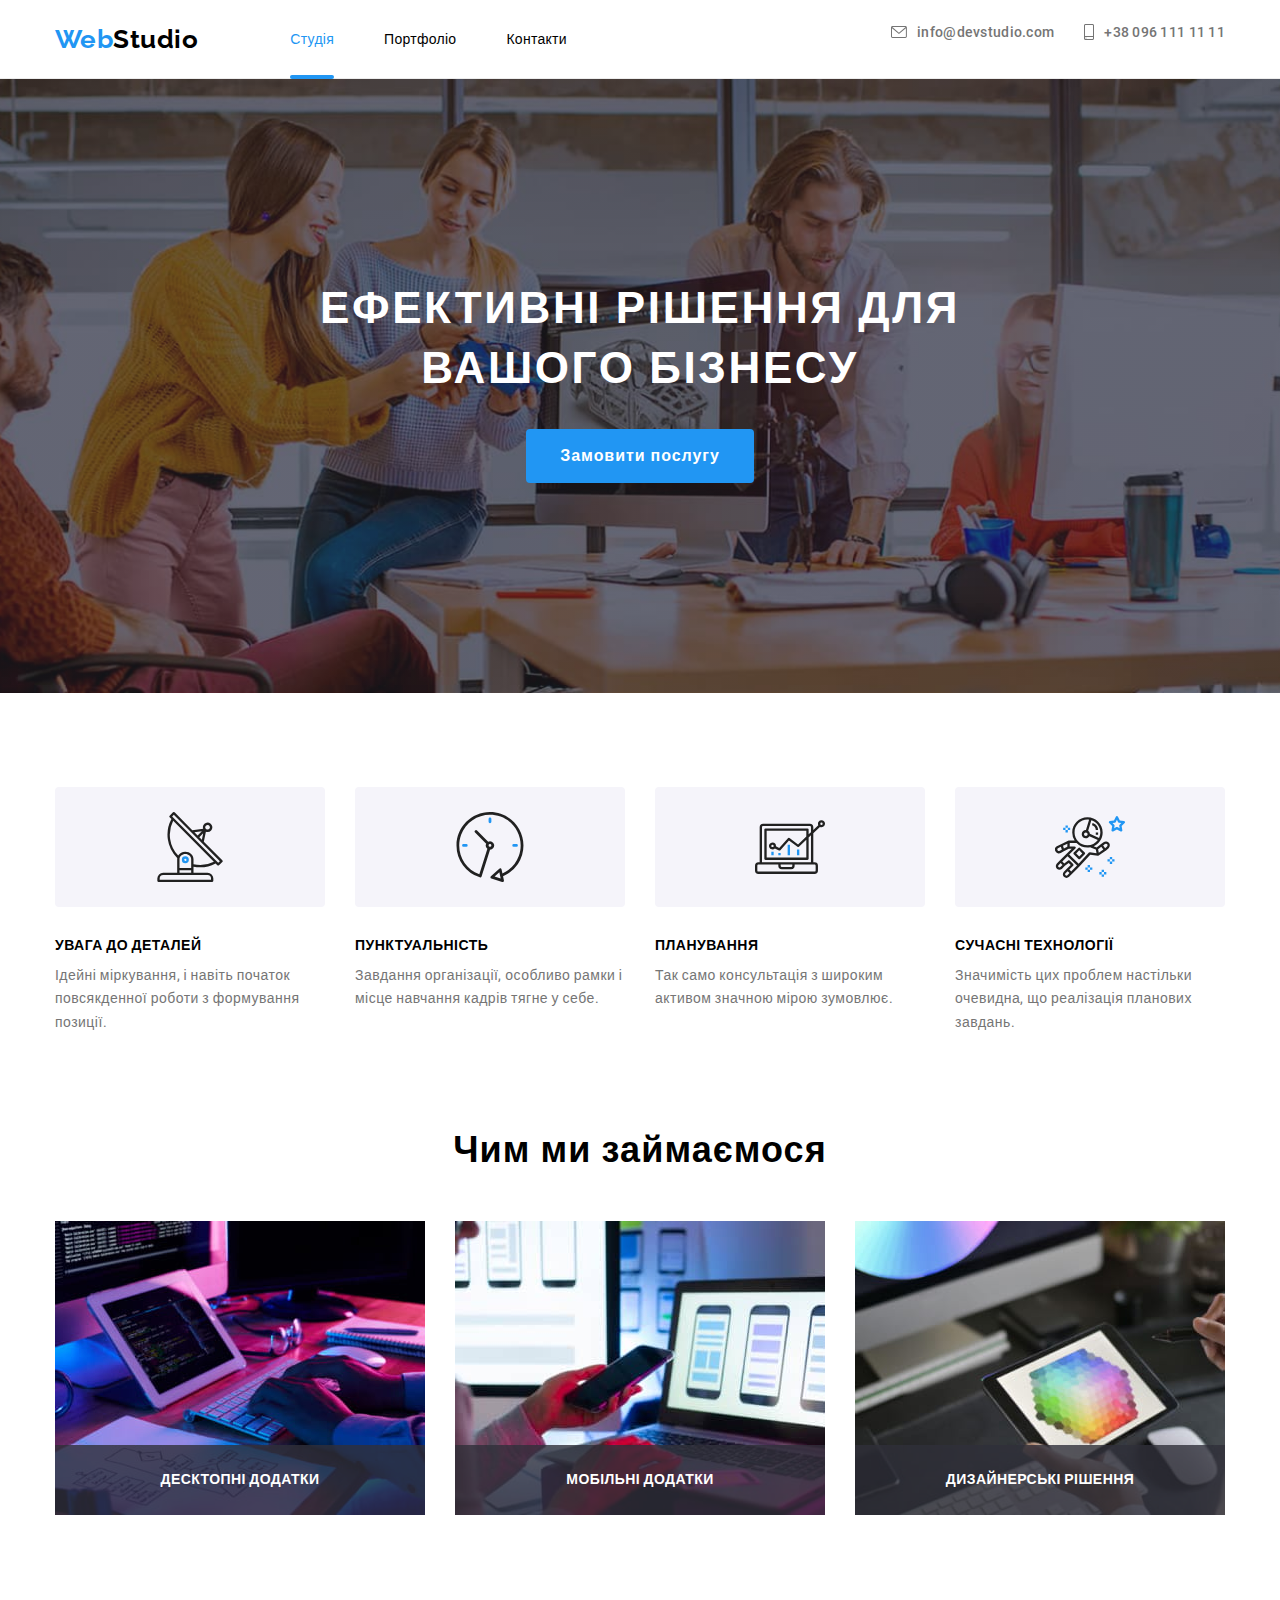
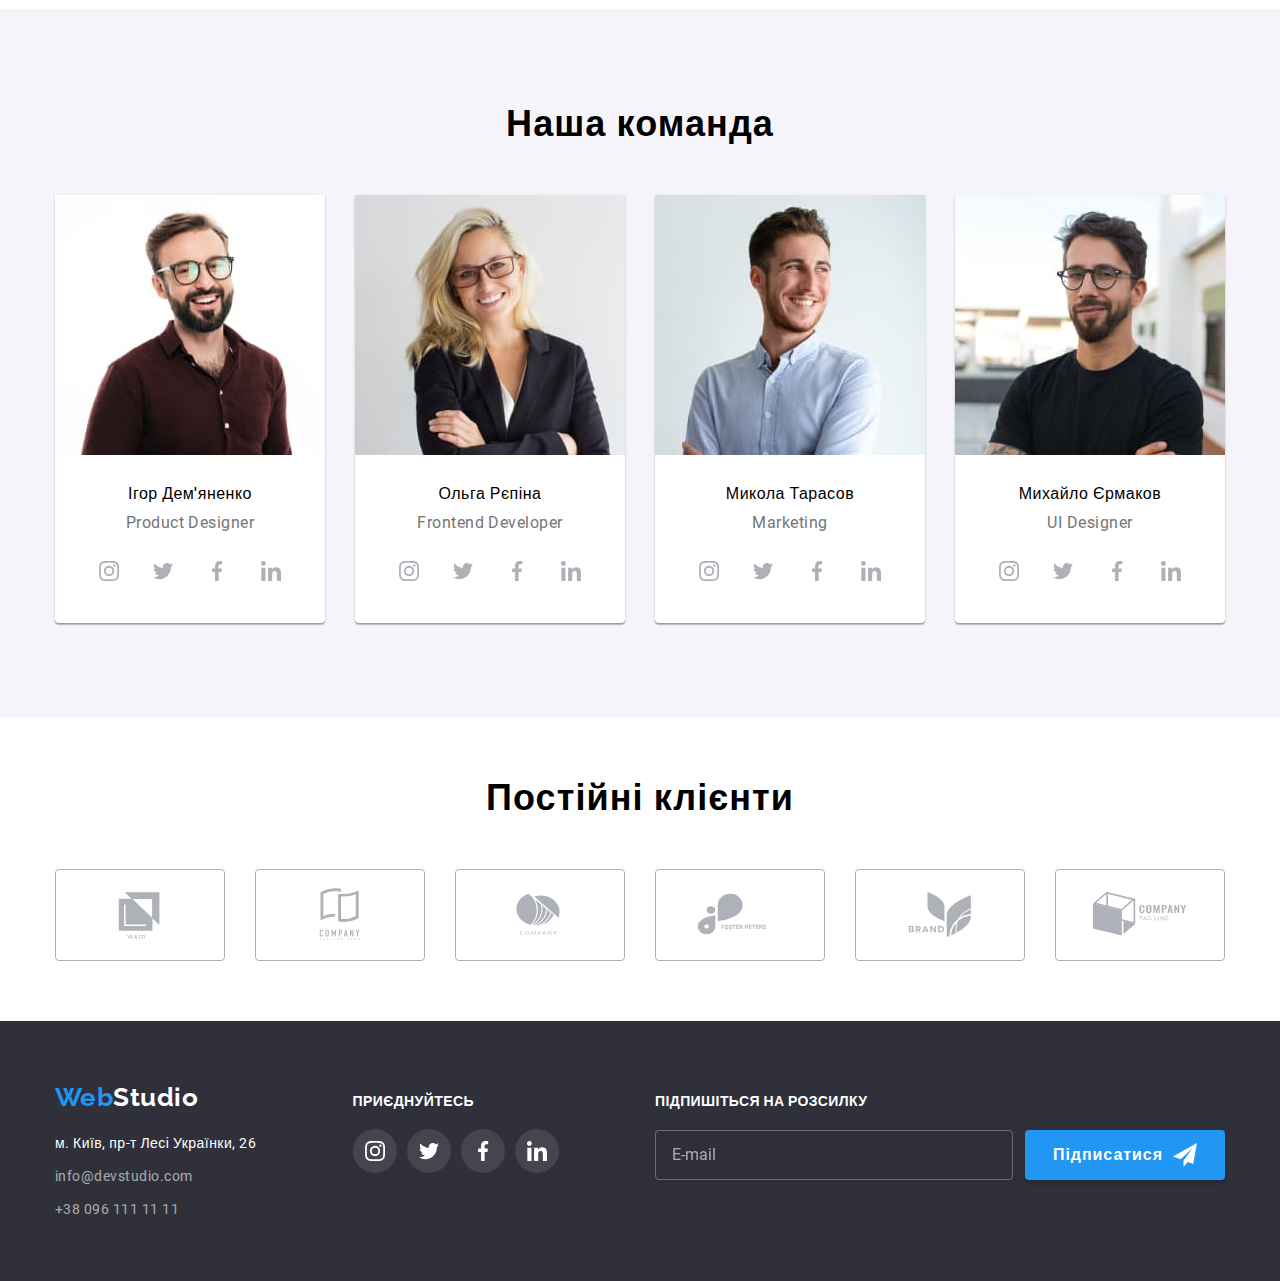
==== commit 83756116: "final hw8" ====
--- a/index.html
+++ b/index.html
@@ -133,9 +133,19 @@
                 <ul class="command__list">
                     <li class="command__item">
                         <div class="employee">
-                        <img 
-                        srcset="./images/igor-demianenko-270-x1.jpg 1x, ./images/igor-demianenko-270-x2.jpg 2x"
-                        src="./images/igor-demianenko-270-x1.jpg" alt="Ігор Дем'яненко" width="270" class="employee__img">
+                        <picture>
+                            <source media="(min-width: 1200px)"
+                            srcset="./images/igor-demianenko-270-x1.jpg 1x, ./images/igor-demianenko-270-x1.jpg 1x"
+                            src="./images/igor-demianenko-270-x1.jpg" width="270">
+                            <source
+                            media="(min-width: 768px)"
+                            srcset="./images/igor-demianenko-354-x1.jpg 1x, ./images/igor-demianenko-354-x1.jpg 1x"
+                            src="./images/igor-demianenko-354-x1.jpg" width="354"
+                            >
+                            <img 
+                        srcset="./images/igor-demianenko-450-x1.jpg 1x, ./images/igor-demianenko-450-x2.jpg 2x"
+                        src="./images/igor-demianenko-450-x1.jpg" alt="Ігор Дем'яненко" width="450" class="employee__img">
+                        </picture>
                         <div class="employee__description">
                             <h3 class="employee__name">Ігор Дем'яненко</h3>
                             <p class="employee__profession" lang="en">Product Designer</p>
@@ -174,7 +184,16 @@
                     </li>
                     <li class="command__item">
                         <div class="employee">
-                        <img src="./images/olga-repina.jpg" alt="Ольга Рєпіна" width="270" class="employee__img">
+                        <picture>
+                            <source media="(min-width: 1200px)"
+                                srcset="./images/olga-repina-270-x1.jpg 1x, ./images/olga-repina-270-x1.jpg 1x"
+                                src="./images/olga-repina-270-x1.jpg" width="270">
+                            <source media="(min-width: 768px)"
+                                srcset="./images/olga-repina-354-x1.jpg 1x, ./images/olga-repina-354-x1.jpg 1x"
+                                src="./images/olga-repina-354-x1.jpg" width="354">
+                            <img srcset="./images/olga-repina-450-x1.jpg 1x, ./images/olga-repina-450-x2.jpg 2x"
+                                src="./images/olga-repina-450-x1.jpg" alt="Ольга Рєпіна" width="450" class="employee__img">
+                        </picture>
                         <div class="employee__description">
                             <h3 class="employee__name">Ольга Рєпіна</h3>
                             <p class="employee__profession" lang="en">Frontend Developer</p>
@@ -212,8 +231,15 @@
                         </div>
                     </li>
                     <li class="command__item">
-                        <div class="employee">
-                        <img src="./images/mykola-tarasov.jpg" alt="Микола Тарасов" width="270" class="employee__img">
+                        <div class="employee"> 
+                        <picture>
+                            <source media="(min-width: 1200px)" srcset="./images/mykola-tarasov-270-x1.jpg 1x, ./images/mykola-tarasov-270-x1.jpg 1x"
+                                src="./images/mykola-tarasov-270-x1.jpg" width="270">
+                            <source media="(min-width: 768px)" srcset="./images/mykola-tarasov-354-x1.jpg 1x, ./images/mykola-tarasov-354-x1.jpg 1x"
+                                src="./images/mykola-tarasov-354-x1.jpg" width="354">
+                            <img srcset="./images/mykola-tarasov-450-x1.jpg 1x, ./images/mykola-tarasov-450-x2.jpg 2x"
+                                src="./images/mykola-tarasov-450-x1.jpg" alt="Микола Тарасов" width="450" class="employee__img">
+                        </picture>
                         <div class="employee__description">
                             <h3 class="employee__name">Микола Тарасов</h3>
                             <p class="employee__profession" lang="en">Marketing</p>
@@ -252,7 +278,14 @@
                     </li>
                     <li class="command__item">
                         <div class="employee">
-                        <img src="./images/mykhailo-iermakov.jpg" alt="Михайло Єрмаков" width="270" class="employee__img">
+                        <picture>
+                            <source media="(min-width: 1200px)" srcset="./images/mykhailo-iermakov-270-x1.jpg 1x, ./images/mykhailo-iermakov-270-x1.jpg 1x"
+                                src="./images/mykhailo-iermakov-270-x1.jpg" width="270">
+                            <source media="(min-width: 768px)" srcset="./images/mykhailo-iermakov-354-x1.jpg 1x, ./images/mykhailo-iermakov-354-x1.jpg 1x"
+                                src="./images/mykhailo-iermakov-354-x1.jpg" width="354">
+                            <img srcset="./images/mykhailo-iermakov-450-x1.jpg 1x, ./images/mykhailo-iermakov-450-x2.jpg 2x"
+                                src="./images/mykhailo-iermakov-450-x1.jpg" alt="Михайло Єрмаков" width="450" class="employee__img">
+                        </picture>
                         <div class="employee__description">
                             <h3 class="employee__name">Михайло Єрмаков</h3>
                             <p class="employee__profession" lang="en">UI Designer</p>
--- a/css/main.min.css
+++ b/css/main.min.css
@@ -1 +1 @@
-@font-face{font-family:"Roboto";font-style:normal;font-weight:400;src:local(""),url("../fonts/roboto-v30-latin-regular.woff2") format("woff2"),url("../fonts/roboto-v30-latin-regular.woff") format("woff")}@font-face{font-family:"Roboto";font-style:normal;font-weight:500;src:local(""),url("../fonts/roboto-v30-latin-500.woff2") format("woff2"),url("../fonts/roboto-v30-latin-500.woff") format("woff")}@font-face{font-family:"Roboto";font-style:normal;font-weight:700;src:local(""),url("../fonts/roboto-v30-latin-700.woff2") format("woff2"),url("../fonts/roboto-v30-latin-700.woff") format("woff")}@font-face{font-family:"Roboto";font-style:normal;font-weight:900;src:local(""),url("../fonts/roboto-v30-latin-900.woff2") format("woff2"),url("../fonts/roboto-v30-latin-900.woff") format("woff")}@font-face{font-family:"Raleway";font-style:normal;font-weight:700;src:local(""),url("../fonts/raleway-v28-latin-700.woff2") format("woff2"),url("../fonts/raleway-v28-latin-700.woff") format("woff")}body{color:var(--headline-color);background-color:var(--main-color);font-family:"Roboto",sans-serif;letter-spacing:.03em;margin:auto}.visually-hidden{position:absolute;width:1px;height:1px;margin:-1px;border:0;padding:0;white-space:nowrap;-webkit-clip-path:inset(100%);clip-path:inset(100%);clip:rect(0 0 0 0);overflow:hidden}.container{display:-webkit-box;display:-ms-flexbox;display:flex;padding:0 15px;max-width:1200px;margin-left:auto;margin-right:auto;-ms-flex-line-pack:center;align-content:center}@media(min-width: 480px){.container{-webkit-box-pack:justify;-ms-flex-pack:justify;justify-content:space-between;width:480px;-webkit-box-flex:1;-ms-flex-positive:1;flex-grow:1}}@media(min-width: 768px){.container{width:768px}}@media(min-width: 1200px){.container{width:1200px}}.clients .container{-webkit-box-orient:vertical;-webkit-box-direction:normal;-ms-flex-direction:column;flex-direction:column}.logo{display:block;padding-bottom:0;-ms-flex-line-pack:center;align-content:center;padding:0;text-decoration:none;font-family:"Raleway";font-weight:700;line-height:1.17;font-size:24px}@media(min-width: 1200px){.logo{font-size:26px}}.logo__1half{color:#2196f3}.logo__2half{color:#000}.logo__2half--inverse{color:#fff}.page-footer__logo{display:-webkit-box;display:-ms-flexbox;display:flex;margin-bottom:20px;-webkit-box-pack:center;-ms-flex-pack:center;justify-content:center}@media(min-width: 1200px){.page-footer__logo{display:block}}.social-list{display:-webkit-box;display:-ms-flexbox;display:flex;list-style-type:none;padding-left:0;gap:10px;-webkit-box-pack:center;-ms-flex-pack:center;justify-content:center;margin-top:0;margin-bottom:0;list-style-type:none}.social-list__link{display:-webkit-box;display:-ms-flexbox;display:flex;width:100%;height:100%;border-radius:50%;-webkit-box-align:center;-ms-flex-align:center;align-items:center;-webkit-box-pack:center;-ms-flex-pack:center;justify-content:center;color:#afb1b8;-webkit-transition-property:color,background-color,fill,border-color,opacity,visibility,-webkit-box-shadow,-webkit-transform;transition-property:color,background-color,fill,border-color,opacity,visibility,-webkit-box-shadow,-webkit-transform;transition-property:color,background-color,fill,box-shadow,border-color,opacity,visibility,transform;transition-property:color,background-color,fill,box-shadow,border-color,opacity,visibility,transform,-webkit-box-shadow,-webkit-transform;-webkit-transition-duration:250ms;transition-duration:250ms;-webkit-transition-timing-function:cubic-bezier(0.4, 0, 0.2, 1);transition-timing-function:cubic-bezier(0.4, 0, 0.2, 1)}.social-list__icon{fill:currentColor}.social-list__item{width:44px;height:44px}.social-list__link:hover,.social-list__link:focus{color:#fff;background-color:#2196f3}.page-footer .social-list__link,.page-footer .social-list__link{color:#fff;background-color:rgba(255,255,255,.1)}.page-footer .social-list__link:hover,.page-footer .social-list__link:focus{background-color:#2196f3}.backdrop{position:fixed;top:0;left:0;width:100%;height:100%;background-color:rgba(0,0,0,.5);-webkit-transition-property:opacity,visibility,-webkit-transform;transition-property:opacity,visibility,-webkit-transform;transition-property:opacity,visibility,transform;transition-property:opacity,visibility,transform,-webkit-transform;-webkit-transition-duration:250ms;transition-duration:250ms;-webkit-transition-timing-function:cubic-bezier(0.4, 0, 0.2, 1);transition-timing-function:cubic-bezier(0.4, 0, 0.2, 1)}.backdrop.is-hidden{opacity:0;visibility:hidden;pointer-events:none}.clients{padding:94px 0}@media(min-width: 1200px){.clients{padding:60px 0}}.clients__title{margin:0 0 30px 0;font-size:36px;line-height:1.17;text-align:center;letter-spacing:.03em}@media(min-width: 1200px){.clients__title{margin:0 0 50px 0}}.clients__list{display:-webkit-box;display:-ms-flexbox;display:flex;-ms-flex-wrap:wrap;flex-wrap:wrap;-webkit-box-pack:center;-ms-flex-pack:center;justify-content:center;list-style-type:none;padding-left:0;gap:30px;margin:0 auto}.company{width:210px;height:92px}@media(min-width: 768px){.company{width:calc((100% - 60px)/3)}}@media(min-width: 1200px){.company{width:170px}}.company__logo{fill:#afb1b8;-webkit-transition-property:color,background-color,fill,border-color,opacity,visibility,-webkit-box-shadow,-webkit-transform;transition-property:color,background-color,fill,border-color,opacity,visibility,-webkit-box-shadow,-webkit-transform;transition-property:color,background-color,fill,box-shadow,border-color,opacity,visibility,transform;transition-property:color,background-color,fill,box-shadow,border-color,opacity,visibility,transform,-webkit-box-shadow,-webkit-transform;-webkit-transition-duration:250ms;transition-duration:250ms;-webkit-transition-timing-function:cubic-bezier(0.4, 0, 0.2, 1);transition-timing-function:cubic-bezier(0.4, 0, 0.2, 1)}.company__link:hover .company__logo,.company__link:focus .company__logo{fill:#2196f3}.company__link{display:-webkit-box;display:-ms-flexbox;display:flex;width:100%;height:100%;-webkit-box-pack:center;-ms-flex-pack:center;justify-content:center;-webkit-box-align:center;-ms-flex-align:center;align-items:center;border:1px solid #afb1b8;border-radius:4px;-webkit-transition-property:color,background-color,fill,border-color,opacity,visibility,-webkit-box-shadow,-webkit-transform;transition-property:color,background-color,fill,border-color,opacity,visibility,-webkit-box-shadow,-webkit-transform;transition-property:color,background-color,fill,box-shadow,border-color,opacity,visibility,transform;transition-property:color,background-color,fill,box-shadow,border-color,opacity,visibility,transform,-webkit-box-shadow,-webkit-transform;-webkit-transition-duration:250ms;transition-duration:250ms;-webkit-transition-timing-function:cubic-bezier(0.4, 0, 0.2, 1);transition-timing-function:cubic-bezier(0.4, 0, 0.2, 1)}.company__link:hover,.company__link:focus{border:1px solid #2196f3;border-radius:4px}.command__title{font-size:28px;line-height:1.18;text-align:center;letter-spacing:.03em}@media(min-width: 1200px){.command__title{font-size:36px;line-height:1.17}}.command{background-color:#f5f4fa}.employee__description{padding:30px 0}.employee__name{font-weight:500;font-size:16px;line-height:1.17;margin:0 0 10px 0}.employee__profession{font-size:16px;line-height:1.17;color:#757575;margin:0;margin-bottom:16px}.command__container{-webkit-box-orient:vertical;-webkit-box-direction:normal;-ms-flex-direction:column;flex-direction:column}.command__list{padding:0;margin:0 auto;display:-webkit-box;display:-ms-flexbox;display:flex;-webkit-box-orient:vertical;-webkit-box-direction:normal;-ms-flex-direction:column;flex-direction:column;gap:30px;-webkit-box-pack:center;-ms-flex-pack:center;justify-content:center;list-style-type:none}@media(min-width: 768px){.command__list{-webkit-box-orient:horizontal;-webkit-box-direction:normal;-ms-flex-direction:row;flex-direction:row;-ms-flex-wrap:wrap;flex-wrap:wrap}}@media(min-width: 1200px){.command__list{-ms-flex-wrap:nowrap;flex-wrap:nowrap}}.command__title{margin:0 0 30px 0}@media(min-width: 1200px){.command__title{margin:0 0 50px 0}}.command__item{max-width:450px;text-align:center;background-color:#fff;-webkit-box-shadow:0px 1px 3px rgba(0,0,0,.12),0px 1px 1px rgba(0,0,0,.14),0px 2px 1px rgba(0,0,0,.2);box-shadow:0px 1px 3px rgba(0,0,0,.12),0px 1px 1px rgba(0,0,0,.14),0px 2px 1px rgba(0,0,0,.2);border-radius:0px 0px 4px 4px}@media(min-width: 768px){.command__item{max-width:calc((100% - 30px)/2)}}@media(min-width: 1200px){.command__item{max-width:calc((100% - 90px)/4)}}.command{padding:60px 0}@media(min-width: 1200px){.command{padding:94px 0}}.employee__img{display:block;width:100%}.features__title{display:none}.features-list__heading{text-transform:uppercase;font-size:14px;line-height:1.17;text-align:center;margin:0 0 10px 0}@media(min-width: 768px){.features-list__heading{text-align:left}}.features-list__text{font-size:14px;line-height:1.7;color:#757575;margin:0}.features{padding-top:60px}@media(min-width: 1200px){.features{padding-top:94px}}.features-list{display:-webkit-box;display:-ms-flexbox;display:flex;-webkit-box-orient:vertical;-webkit-box-direction:normal;-ms-flex-direction:column;flex-direction:column;padding-left:0;list-style-type:none;margin:0;gap:30px}@media(min-width: 768px){.features-list{-webkit-box-orient:horizontal;-webkit-box-direction:normal;-ms-flex-direction:row;flex-direction:row;-ms-flex-wrap:wrap;flex-wrap:wrap}}.features-list__item{max-width:450px}@media(min-width: 768px){.features-list__item{max-width:calc((100% - 30px)/2)}}@media(min-width: 1200px){.features-list__item{max-width:calc((100% - 90px)/4)}}.features-list__icon-box{display:-webkit-box;display:-ms-flexbox;display:flex;-webkit-box-pack:center;-ms-flex-pack:center;justify-content:center;-webkit-box-align:center;-ms-flex-align:center;align-items:center;margin-bottom:30px;padding:25px 0;border-radius:4px;background-color:#f5f4fa}.hero__title{width:360px;margin:0 auto 60px auto;font-size:26px;line-height:1.6;color:#fff;font-weight:900;text-align:center;letter-spacing:.06em;text-transform:uppercase}@media(min-width: 768px){.hero__title{width:700px;margin:0 auto 30px auto;font-size:44px;line-height:1.36}}.hero__button{display:block;margin-left:auto;margin-right:auto;padding:10px 32px;border-radius:4px;color:#fff;background:#2196f3;cursor:pointer;font-weight:700;font-size:16px;line-height:1.88;letter-spacing:.06em;border-color:rgba(0,0,0,0)}.hero{-ms-flex-line-pack:center;align-content:center;padding-top:200px;padding-bottom:210px;margin:0 auto;background-color:#2f303a;background-image:-webkit-gradient(linear, left top, right top, from(rgba(47, 48, 58, 0.4)), to(rgba(47, 48, 58, 0.4))),url("./images/hero-1600-x1.jpg");background-image:linear-gradient(to right, rgba(47, 48, 58, 0.4), rgba(47, 48, 58, 0.4)),url("./images/hero-1600-x1.jpg");background-position:center;background-repeat:no-repeat;background-size:cover}@media(min-device-pixel-ratio: 2),(-webkit-min-device-pixel-ratio: 2),(min-resolution: 192dpi),(min-resolution: 2dppx){.hero{background-image:-webkit-gradient(linear, left top, right top, from(rgba(47, 48, 58, 0.4)), to(rgba(47, 48, 58, 0.4))),url("./images/hero-1600-x2");background-image:linear-gradient(to right, rgba(47, 48, 58, 0.4), rgba(47, 48, 58, 0.4)),url("./images/hero-1600-x2")}}.mobileMenu{display:none;position:fixed;-webkit-box-orient:vertical;-webkit-box-direction:normal;-ms-flex-direction:column;flex-direction:column;display:none;top:0;left:0;width:100%;height:100%;padding:48px 40px;background:#fff;z-index:1}@media(min-width: 768px){.mobileMenu{display:none}}.mobileMenu.is-open{display:-webkit-box;display:-ms-flexbox;display:flex}.mobile-menu{display:-webkit-box;display:-ms-flexbox;display:flex}@media(min-width: 768px){.mobile-menu{display:none}}.mobileMenu__button-close{position:absolute;display:-webkit-box;display:-ms-flexbox;display:flex;-webkit-box-pack:center;-ms-flex-pack:center;justify-content:center;-webkit-box-align:center;-ms-flex-align:center;align-items:center;position:absolute;top:10px;right:15px;border:none;padding:0;margin:0;background:none;cursor:pointer}.mobileMenu__button-close:hover,.mobileMenu__button-close:focus{fill:#2196f3}.mobile-menu__open{display:-webkit-box;display:-ms-flexbox;display:flex;width:40px;height:40px;-webkit-box-pack:center;-ms-flex-pack:center;justify-content:center;-webkit-box-align:center;-ms-flex-align:center;align-items:center;top:0;right:0;padding:0;margin:0;background:none;border:none;cursor:pointer}.mobile-menu__open:hover,.mobile-menu__open:focus{fill:#2196f3}.menu-list{display:-webkit-box;display:-ms-flexbox;display:flex;-webkit-box-orient:vertical;-webkit-box-direction:normal;-ms-flex-direction:column;flex-direction:column;gap:32px;padding:0;margin:0;list-style-type:none;font-style:normal;font-weight:500;font-size:40px;-webkit-box-pack:left;-ms-flex-pack:left;justify-content:left;letter-spacing:.02em;color:#212121}.menu-list__item{margin:0;color:inherit;text-decoration:none;-webkit-transition-property:color,background-color,fill,border-color,opacity,visibility,-webkit-box-shadow,-webkit-transform;transition-property:color,background-color,fill,border-color,opacity,visibility,-webkit-box-shadow,-webkit-transform;transition-property:color,background-color,fill,box-shadow,border-color,opacity,visibility,transform;transition-property:color,background-color,fill,box-shadow,border-color,opacity,visibility,transform,-webkit-box-shadow,-webkit-transform;-webkit-transition-duration:250ms;transition-duration:250ms;-webkit-transition-timing-function:cubic-bezier(0.4, 0, 0.2, 1);transition-timing-function:cubic-bezier(0.4, 0, 0.2, 1)}.menu-list__item:hover{color:#2196f3;fill:#2196f3}.menu-list__item:focus{color:#2196f3;fill:#2196f3}.mobile-contacts{display:-webkit-box;display:-ms-flexbox;display:flex;-webkit-box-orient:vertical;-webkit-box-direction:normal;-ms-flex-direction:column;flex-direction:column;gap:32px;padding:0;margin:0;margin-top:auto;list-style-type:none;font-weight:500;font-size:34px;-webkit-box-pack:left;-ms-flex-pack:left;justify-content:left;letter-spacing:.02em}.mobile-contacts__tel{text-decoration:none;color:#2196f3;margin-bottom:0}.mobile-contacts__mail{text-decoration:none;font-size:24px;color:#757575}.mobile-social{display:-webkit-box;display:-ms-flexbox;display:flex;gap:10px;padding:0;margin:64px 0 0 0;-webkit-box-pack:center;-ms-flex-pack:center;justify-content:center;text-align:center;-webkit-box-align:center;-ms-flex-align:center;align-items:center;list-style-type:none}.mobile-social__item{display:-webkit-box;display:-ms-flexbox;display:flex;-webkit-box-orient:vertical;-webkit-box-direction:normal;-ms-flex-direction:column;flex-direction:column;gap:15px;margin-top:auto;list-style-type:none;font-weight:500;font-size:18px;line-height:1.2px;letter-spacing:.02em}.mobile-social__link{text-decoration:none;margin:0;padding:0;color:#2196f3}.mobile-social__line{display:-webkit-box;display:-ms-flexbox;display:flex;color:rgba(33,33,33,.2)}.modal{position:absolute;display:-webkit-box;display:-ms-flexbox;display:flex;padding:40px;background-color:#fff;border-radius:4px;-webkit-box-shadow:0px 1px 3px rgba(0,0,0,.12),0px 1px 1px rgba(0,0,0,.14),0px 2px 1px rgba(0,0,0,.2);box-shadow:0px 1px 3px rgba(0,0,0,.12),0px 1px 1px rgba(0,0,0,.14),0px 2px 1px rgba(0,0,0,.2);-webkit-box-orient:vertical;-webkit-box-direction:normal;-ms-flex-direction:column;flex-direction:column;width:450px;height:609px;top:50%;left:50%}@media(min-width: 1200px){.modal{width:528px;height:581px}}.backdrop .modal{-webkit-transition-property:opacity,visibility,-webkit-transform;transition-property:opacity,visibility,-webkit-transform;transition-property:opacity,visibility,transform;transition-property:opacity,visibility,transform,-webkit-transform;-webkit-transition-duration:250ms;transition-duration:250ms;-webkit-transition-timing-function:cubic-bezier(0.4, 0, 0.2, 1);transition-timing-function:cubic-bezier(0.4, 0, 0.2, 1);-webkit-transform:translate(-50%, -50%) scale(1);transform:translate(-50%, -50%) scale(1)}.backdrop.is-hidden .modal{opacity:0;visibility:hidden;pointer-events:none;-webkit-transition-property:opacity,visibility,-webkit-transform;transition-property:opacity,visibility,-webkit-transform;transition-property:opacity,visibility,transform;transition-property:opacity,visibility,transform,-webkit-transform;-webkit-transition-duration:250ms;transition-duration:250ms;-webkit-transition-timing-function:cubic-bezier(0.4, 0, 0.2, 1);transition-timing-function:cubic-bezier(0.4, 0, 0.2, 1);-webkit-transform:translate(-50%, -50%) scale(0.1);transform:translate(-50%, -50%) scale(0.1)}.modal__button-close{display:-webkit-box;display:-ms-flexbox;display:flex;width:30px;height:30px;-webkit-box-pack:center;-ms-flex-pack:center;justify-content:center;-webkit-box-align:center;-ms-flex-align:center;align-items:center;border:1px solid rgba(0,0,0,.15);border-radius:50%;position:absolute;top:8px;right:8px;padding:0;margin:0;background:none;cursor:pointer}.modal__button-close:hover,.modal__button-close:focus{fill:#2196f3}.modal__form{display:-webkit-box;display:-ms-flexbox;display:flex;-webkit-box-orient:vertical;-webkit-box-direction:normal;-ms-flex-direction:column;flex-direction:column}.modal__title{font-style:normal;font-weight:700;font-size:20px;line-height:1.15;text-align:center;padding:0;margin:0 0 12px 0}.modal__form-label{font-weight:400;font-size:12px;line-height:1.17;letter-spacing:.01em;color:#757575;margin-bottom:4px}.modal__form-input{height:40px;width:100%;border:1px solid rgba(33,33,33,.2);border-radius:4px;padding-left:40px}.modal__input-wrapper:hover .modal__form-input,.modal__input-wrapper:focus-within .modal__form-input{border:1px solid #2196f3}.modal__input-wrapper{position:relative;color:#212121;margin-bottom:10px}.modal__input-wrapper:hover,.modal__input-wrapper:focus-within{color:#2196f3}.modal__input-icon{position:absolute;left:12px;top:50%;-webkit-transform:translateY(-50%);transform:translateY(-50%);fill:currentColor}.modal__input-comment{height:120px;resize:none;width:100%;border:1px solid rgba(33,33,33,.2);border-radius:4px;margin-bottom:20px;padding:12px 16px}.modal__input-comment:hover,.modal__input-comment:focus{border:1px solid #2196f3}.modal__input-comment::-webkit-input-placeholder{display:-webkit-box;display:flex;font-weight:400;font-size:12px;line-height:14px;letter-spacing:.01em;color:rgba(117,117,117,.5)}.modal__input-comment::-moz-placeholder{display:flex;font-weight:400;font-size:12px;line-height:14px;letter-spacing:.01em;color:rgba(117,117,117,.5)}.modal__input-comment:-ms-input-placeholder{display:-ms-flexbox;display:flex;font-weight:400;font-size:12px;line-height:14px;letter-spacing:.01em;color:rgba(117,117,117,.5)}.modal__input-comment::-ms-input-placeholder{display:-ms-flexbox;display:flex;font-weight:400;font-size:12px;line-height:14px;letter-spacing:.01em;color:rgba(117,117,117,.5)}.modal__input-comment::placeholder{display:-webkit-box;display:-ms-flexbox;display:flex;font-weight:400;font-size:12px;line-height:14px;letter-spacing:.01em;color:rgba(117,117,117,.5)}.modal__terms{display:-webkit-box;display:-ms-flexbox;display:flex;margin-bottom:30px;margin-left:12px;-webkit-box-align:center;-ms-flex-align:center;align-items:center}.modal__button{background-color:#2196f3;border:none;-webkit-box-shadow:0px 4px 4px --foter-shadow;box-shadow:0px 4px 4px --foter-shadow;border-radius:4px;width:200px;height:50px;color:#fff;-ms-flex-item-align:center;align-self:center;letter-spacing:.06em;font-weight:700;font-size:16px;line-height:1.88;cursor:pointer}.modal__button:hover,.modal__button:focus{background-color:#188ce8}.modal__terms-link{color:#2196f3}.modal__terms-label{position:relative;padding-left:23px;font-size:14px;line-height:1.7;color:#757575}.modal__terms-label::before{content:"";position:absolute;width:16px;height:15px;top:50%;-webkit-transform:translateY(-50%);transform:translateY(-50%);left:0;border:2px solid #212121;border-radius:2px}.modal__terms-label::after{content:"";position:absolute;width:16px;height:15px;top:50%;-webkit-transform:translateY(-50%);transform:translateY(-50%);left:0;border:2px solid #2196f3;border-radius:2px;background-image:url("../images/Vector.svg");background-size:contain;background-repeat:no-repeat;background-color:#2196f3;opacity:0}.modal__checkbox:checked+.modal__terms-label::after{opacity:1}.nav-list{display:none;padding-left:0;gap:50px;list-style-type:none;font-weight:500;font-size:14px;line-height:1.17;letter-spacing:.02em}@media(min-width: 768px){.nav-list{display:-webkit-box;display:-ms-flexbox;display:flex;margin:0 0 0 88px}}@media(min-width: 1200px){.nav-list{margin:0 0 0 92px}}.nav-list__link{position:relative;display:block;color:inherit;text-decoration:none;-webkit-transition-property:color,background-color,fill,border-color,opacity,visibility,-webkit-box-shadow,-webkit-transform;transition-property:color,background-color,fill,border-color,opacity,visibility,-webkit-box-shadow,-webkit-transform;transition-property:color,background-color,fill,box-shadow,border-color,opacity,visibility,transform;transition-property:color,background-color,fill,box-shadow,border-color,opacity,visibility,transform,-webkit-box-shadow,-webkit-transform;-webkit-transition-duration:250ms;transition-duration:250ms;-webkit-transition-timing-function:cubic-bezier(0.4, 0, 0.2, 1);transition-timing-function:cubic-bezier(0.4, 0, 0.2, 1)}.nav-list__link:hover{color:#2196f3;fill:#2196f3}.nav-list__link:hover::after{opacity:1}.nav-list__link:focus{color:#2196f3;fill:#2196f3}.nav-list__link:focus::after{opacity:1}.nav-list__link::after{content:"";position:absolute;display:block;width:100%;height:4px;left:0;bottom:-32px;border-radius:2px;background-color:#2196f3;opacity:0;-webkit-transition-property:color,background-color,fill,border-color,opacity,visibility,-webkit-box-shadow,-webkit-transform;transition-property:color,background-color,fill,border-color,opacity,visibility,-webkit-box-shadow,-webkit-transform;transition-property:color,background-color,fill,box-shadow,border-color,opacity,visibility,transform;transition-property:color,background-color,fill,box-shadow,border-color,opacity,visibility,transform,-webkit-box-shadow,-webkit-transform;-webkit-transition-duration:250ms;transition-duration:250ms;-webkit-transition-timing-function:cubic-bezier(0.4, 0, 0.2, 1);transition-timing-function:cubic-bezier(0.4, 0, 0.2, 1)}.nav-container{-webkit-box-pack:left;-ms-flex-pack:left;justify-content:left;display:-webkit-box;display:-ms-flexbox;display:flex;-webkit-box-align:center;-ms-flex-align:center;align-items:center;-webkit-box-flex:1;-ms-flex-positive:1;flex-grow:1}@media(max-width: 768px){.nav-container{-webkit-box-pack:justify;-ms-flex-pack:justify;justify-content:space-between}}@media(max-width: 480px){.nav-container{display:-webkit-box;display:-ms-flexbox;display:flex;-webkit-box-pack:justify;-ms-flex-pack:justify;justify-content:space-between}}.nav-list__link--current{color:#2196f3}.nav-list__link--current::after{content:"";opacity:1}.page-footer__content{margin:0 auto}@media(min-width: 1200px){.page-footer__content{margin:0 auto 0 0}}.footer-contacts__item>a{-webkit-box-pack:center;-ms-flex-pack:center;justify-content:center}@media(min-width: 1200px){.footer-contacts__item>a{-webkit-box-pack:left;-ms-flex-pack:left;justify-content:left}}.footer-contacts__address{-webkit-box-pack:center;-ms-flex-pack:center;justify-content:center;text-align:center;color:#fff;-webkit-transition-property:color,background-color,fill,border-color,opacity,visibility,-webkit-box-shadow,-webkit-transform;transition-property:color,background-color,fill,border-color,opacity,visibility,-webkit-box-shadow,-webkit-transform;transition-property:color,background-color,fill,box-shadow,border-color,opacity,visibility,transform;transition-property:color,background-color,fill,box-shadow,border-color,opacity,visibility,transform,-webkit-box-shadow,-webkit-transform;-webkit-transition-duration:250ms;transition-duration:250ms;-webkit-transition-timing-function:cubic-bezier(0.4, 0, 0.2, 1);transition-timing-function:cubic-bezier(0.4, 0, 0.2, 1)}.footer-contacts__address:hover,.footer-contacts__address:focus{color:#2196f3;fill:#2196f3}.footer-contacts__tel{color:rgba(255,255,255,.6)}.footer-contacts__tel:hover,.footer-contacts__tel:focus{color:#2196f3}.footer-contacts__mail{color:rgba(255,255,255,.6)}.footer-contacts__mail:hover,.footer-contacts__mail:focus{color:#2196f3}.footer-contacts__tel,.footer-contacts__mail,.footer-contacts__address{text-decoration:none}.footer-contacts__tel{white-space:nowrap}.page-footer{background-color:#2f303a;margin:auto;padding:60px 0}.footer-contacts{padding:0;margin:0}.footer-contacts__item:not(:last-child){margin-bottom:8px}@media(min-width: 1200px){.footer-contacts__item:not(:last-child){margin-bottom:9px}}.footer-contacts__mail,.footer-contacts__tel{display:-webkit-box;display:-ms-flexbox;display:flex;-webkit-box-pack:center;-ms-flex-pack:center;justify-content:center;-webkit-transition-property:color,background-color,fill,border-color,opacity,visibility,-webkit-box-shadow,-webkit-transform;transition-property:color,background-color,fill,border-color,opacity,visibility,-webkit-box-shadow,-webkit-transform;transition-property:color,background-color,fill,box-shadow,border-color,opacity,visibility,transform;transition-property:color,background-color,fill,box-shadow,border-color,opacity,visibility,transform,-webkit-box-shadow,-webkit-transform;-webkit-transition-duration:250ms;transition-duration:250ms;-webkit-transition-timing-function:cubic-bezier(0.4, 0, 0.2, 1);transition-timing-function:cubic-bezier(0.4, 0, 0.2, 1)}.page-footer__join{display:-webkit-box;display:-ms-flexbox;display:flex;-webkit-box-pack:center;-ms-flex-pack:center;justify-content:center;font-style:normal;font-weight:700;font-size:14px;line-height:1.17;letter-spacing:.03em;text-transform:uppercase;color:#fff;margin-bottom:20px}@media(min-width: 1200px){.page-footer__join{display:block}}.page-footer__container{-webkit-box-align:baseline;-ms-flex-align:baseline;align-items:baseline;display:-webkit-box;display:-ms-flexbox;display:flex;-webkit-box-orient:vertical;-webkit-box-direction:normal;-ms-flex-direction:column;flex-direction:column;-webkit-box-pack:center;-ms-flex-pack:center;justify-content:center}@media(min-width: 768px){.page-footer__container{-webkit-box-orient:horizontal;-webkit-box-direction:normal;-ms-flex-direction:row;flex-direction:row;-ms-flex-wrap:wrap;flex-wrap:wrap;-webkit-box-pack:justify;-ms-flex-pack:justify;justify-content:space-between}}.page-footer__social{margin:0 auto;-webkit-box-pack:center;-ms-flex-pack:center;justify-content:center;padding-top:60px}@media(min-width: 768px){.page-footer__social{padding-top:5px}}@media(min-width: 1200px){.page-footer__social{-webkit-box-pack:left;-ms-flex-pack:left;justify-content:left;padding-top:12px}}.footer-contacts{-webkit-box-pack:center;-ms-flex-pack:center;justify-content:center;font-size:14px;line-height:1.7;font-style:normal;list-style-type:none}@media(min-width: 1200px){.footer-contacts{-webkit-box-pack:left;-ms-flex-pack:left;justify-content:left}}.footer-subscribe__newsletter{width:100%;display:-webkit-box;display:-ms-flexbox;display:flex;-webkit-box-pack:center;-ms-flex-pack:center;justify-content:center;margin-bottom:20px;font-weight:700;font-size:14px;line-height:1.14;letter-spacing:.03em;text-transform:uppercase;color:#fff}@media(min-width: 1200px){.footer-subscribe__newsletter{display:block}}.footer-subscribe{max-width:450px;width:100%;display:-webkit-box;display:-ms-flexbox;display:flex;-webkit-box-orient:vertical;-webkit-box-direction:normal;-ms-flex-direction:column;flex-direction:column;-webkit-box-pack:center;-ms-flex-pack:center;justify-content:center;padding-top:60px;justify-content:center;margin:0 auto}@media(min-width: 1200px){.footer-subscribe{-webkit-box-pack:end;-ms-flex-pack:end;justify-content:flex-end;padding-top:12px;margin:0 0 0 auto;max-width:570px}}.footer-subscribe__email{width:100%;height:50px;background-color:inherit;border:1px solid rgba(255,255,255,.3);border-radius:4px;-webkit-filter:drop-shadow(0px 4px 4px rgba(0, 0, 0, 0.15));filter:drop-shadow(0px 4px 4px rgba(0, 0, 0, 0.15));color:#fff}@media(min-width: 1200px){.footer-subscribe__email{width:358px;padding-left:16px}}.footer-subscribe__email::-webkit-input-placeholder{font-weight:400;font-size:16px;line-height:1.25;display:-webkit-box;display:flex;-webkit-box-align:center;align-items:center;color:rgba(255,255,255,.6)}.footer-subscribe__email::-moz-placeholder{font-weight:400;font-size:16px;line-height:1.25;display:flex;align-items:center;color:rgba(255,255,255,.6)}.footer-subscribe__email:-ms-input-placeholder{font-weight:400;font-size:16px;line-height:1.25;display:-ms-flexbox;display:flex;-ms-flex-align:center;align-items:center;color:rgba(255,255,255,.6)}.footer-subscribe__email::-ms-input-placeholder{font-weight:400;font-size:16px;line-height:1.25;display:-ms-flexbox;display:flex;-ms-flex-align:center;align-items:center;color:rgba(255,255,255,.6)}.footer-subscribe__email::placeholder{font-weight:400;font-size:16px;line-height:1.25;display:-webkit-box;display:-ms-flexbox;display:flex;-webkit-box-align:center;-ms-flex-align:center;align-items:center;color:rgba(255,255,255,.6)}.footer-subscribe__button{width:200px;height:50px;padding:0;background-color:#2196f3;-webkit-box-shadow:0px 4px 4px rgba(0,0,0,.15);box-shadow:0px 4px 4px rgba(0,0,0,.15);border-radius:4px;border:none;font-weight:700;font-size:16px;line-height:1.88;letter-spacing:.06em;color:#fff}.footer-subscribe__icon{margin-left:10px;fill:currentColor}.footer-subscribe__wrapper{display:-webkit-box;display:-ms-flexbox;display:flex;-ms-flex-wrap:wrap;flex-wrap:wrap;-webkit-box-pack:center;-ms-flex-pack:center;justify-content:center;gap:20px}@media(min-width: 1200px){.footer-subscribe__wrapper{gap:12px}}.footer-subscribe__button-content{display:-webkit-box;display:-ms-flexbox;display:flex;-webkit-box-align:center;-ms-flex-align:center;align-items:center;-webkit-box-pack:center;-ms-flex-pack:center;justify-content:center}.page-header{border-bottom:1px solid #ececec;padding-top:10px;padding-bottom:10px}@media(min-width: 768px){.page-header{padding-top:21px;padding-bottom:21px}}@media(min-width: 1200px){.page-header{padding-top:24px;padding-bottom:24px}}.header-contacts{display:none;list-style-type:none;font-family:"Roboto";font-style:normal;font-weight:500;font-size:12px;line-height:1.17;letter-spacing:.02em;padding-left:0;margin:0 0 0 90px}@media(min-width: 768px){.header-contacts{display:-webkit-box;display:-ms-flexbox;display:flex;-webkit-box-orient:vertical;-webkit-box-direction:normal;-ms-flex-direction:column;flex-direction:column;gap:10px;-webkit-box-align:start;-ms-flex-align:start;align-items:flex-start}}@media(min-width: 1200px){.header-contacts{-webkit-box-orient:horizontal;-webkit-box-direction:normal;-ms-flex-direction:row;flex-direction:row;gap:30px;font-size:14px;margin:0 0 0 auto}}.header-contacts__tel-link,.header-contacts__mail-link{display:-webkit-box;display:-ms-flexbox;display:flex;-webkit-box-align:center;-ms-flex-align:center;align-items:center;white-space:nowrap;color:#757575;text-decoration:none}.header-contacts__tel-link:hover,.header-contacts__tel-link:focus,.header-contacts__mail-link:hover,.header-contacts__mail-link:focus{color:#2196f3;fill:#2196f3}.header-contacts__mail-icon,.header-contacts__tel-icon{fill:#757575;margin-right:10px;-webkit-transition-property:color,fill;transition-property:color,fill;-webkit-transition-duration:250ms;transition-duration:250ms;-webkit-transition-timing-function:cubic-bezier(0.4, 0, 0.2, 1);transition-timing-function:cubic-bezier(0.4, 0, 0.2, 1)}.header-contacts__mail-link:hover .header-contacts__mail-icon,.header-contacts__tel-link:hover .header-contacts__mail-icon,.header-contacts__mail-link:focus .header-contacts__mail-icon,.header-contacts__tel-link:focus .header-contacts__mail-icon,.header-contacts__mail-link:hover .header-contacts__tel-icon,.header-contacts__tel-link:hover .header-contacts__tel-icon,.header-contacts__mail-link:focus .header-contacts__tel-icon,.header-contacts__tel-link:focus .header-contacts__tel-icon{color:#2196f3;fill:#2196f3}.header-contacts__mail-icon{width:14px}@media(min-width: 1200px){.header-contacts__mail-icon{width:16px}}.header-contacts__tel-icon{width:10px;height:14px}@media(min-width: 1200px){.header-contacts__tel-icon{height:16px}}.header-contacts__item{display:-webkit-box;display:-ms-flexbox;display:flex}.header-contacts__tel,.header-contacts__mail,.header-contacts__mail-icon,.header-contacts__tel-icon{-webkit-transition-property:color,fill;transition-property:color,fill;-webkit-transition-duration:250ms;transition-duration:250ms;-webkit-transition-timing-function:cubic-bezier(0.4, 0, 0.2, 1);transition-timing-function:cubic-bezier(0.4, 0, 0.2, 1)}.projects{padding-top:94px;padding-bottom:94px}.projects__button-list{display:-webkit-box;display:-ms-flexbox;display:flex;margin:0 auto 50px auto;gap:8px;padding-left:0;list-style-type:none}.projects__button{padding:6px 22px;border-radius:4px;border-color:rgba(0,0,0,0);-webkit-transition-property:color,background-color,fill,border-color,opacity,visibility,-webkit-box-shadow,-webkit-transform;transition-property:color,background-color,fill,border-color,opacity,visibility,-webkit-box-shadow,-webkit-transform;transition-property:color,background-color,fill,box-shadow,border-color,opacity,visibility,transform;transition-property:color,background-color,fill,box-shadow,border-color,opacity,visibility,transform,-webkit-box-shadow,-webkit-transform;-webkit-transition-duration:250ms;transition-duration:250ms;-webkit-transition-timing-function:cubic-bezier(0.4, 0, 0.2, 1);transition-timing-function:cubic-bezier(0.4, 0, 0.2, 1)}.projects__button:first-of-type{padding:6px 25px}.projects-list{display:-webkit-box;display:-ms-flexbox;display:flex;-ms-flex-wrap:wrap;flex-wrap:wrap;padding:0;margin:0;gap:30px;list-style-type:none}.project-card{-webkit-transition-property:color,background-color,fill,border-color,opacity,visibility,-webkit-box-shadow,-webkit-transform;transition-property:color,background-color,fill,border-color,opacity,visibility,-webkit-box-shadow,-webkit-transform;transition-property:color,background-color,fill,box-shadow,border-color,opacity,visibility,transform;transition-property:color,background-color,fill,box-shadow,border-color,opacity,visibility,transform,-webkit-box-shadow,-webkit-transform;-webkit-transition-duration:250ms;transition-duration:250ms;-webkit-transition-timing-function:cubic-bezier(0.4, 0, 0.2, 1);transition-timing-function:cubic-bezier(0.4, 0, 0.2, 1)}.project-card:hover,.project-card:focus{-webkit-box-shadow:0px 1px 1px rgba(0,0,0,.12),0px 4px 4px rgba(0,0,0,.06),1px 4px 6px rgba(0,0,0,.16);box-shadow:0px 1px 1px rgba(0,0,0,.12),0px 4px 4px rgba(0,0,0,.06),1px 4px 6px rgba(0,0,0,.16)}.project-card__img{display:block}.project-card__title{margin:0;margin-bottom:4px}.project-card__group{margin:0}.project-card__description{padding:20px 24px;border:1px solid #eee}.project-card__link{text-decoration:none;color:inherit}.projects__button{color:#212121;background:#f5f4fa;cursor:pointer;font-weight:500;font-size:16px;line-height:1.63;font-family:inherit}.projects__button:hover,.projects__button:focus{color:#fff;background:#2196f3;-webkit-box-shadow:0px 3px 1px rgba(0,0,0,.1),0px 1px 2px rgba(0,0,0,.08),0px 2px 2px rgba(0,0,0,.12);box-shadow:0px 3px 1px rgba(0,0,0,.1),0px 1px 2px rgba(0,0,0,.08),0px 2px 2px rgba(0,0,0,.12)}.projects__headline{display:none}.project-card__title{font-weight:700;font-size:18px;line-height:2;letter-spacing:.06em}.project-card__group{font-size:16px;line-height:1.88;color:#757575}.project-card__overlay-block{position:relative;overflow:hidden}.project-card__overlay-text{position:absolute;display:-webkit-box;display:-ms-flexbox;display:flex;bottom:0;width:100%;height:100%;padding:24px;-webkit-box-align:center;-ms-flex-align:center;align-items:center;background-color:rgba(33,150,243,.9);font-size:18px;line-height:1.56;color:#fff;margin:0;-webkit-transform:translateY(100%);transform:translateY(100%);-webkit-transition-property:-webkit-transform;transition-property:-webkit-transform;transition-property:transform;transition-property:transform, -webkit-transform;-webkit-transition-duration:250ms;transition-duration:250ms;-webkit-transition-timing-function:cubic-bezier(0.4, 0, 0.2, 1);transition-timing-function:cubic-bezier(0.4, 0, 0.2, 1)}.project-card__link:hover .project-card__overlay-text,.project-card__link:focus .project-card__overlay-text{-webkit-transform:translateY(0);transform:translateY(0)}.working__title{margin:0 0 50px 0;font-size:36px;line-height:1.17;text-align:center;letter-spacing:.03em}.working{display:none}@media(min-width: 1200px){.working{display:block;padding:94px 15px;margin-left:auto;margin-right:auto;-ms-flex-line-pack:center;align-content:center}}.working__list{display:-webkit-box;display:-ms-flexbox;display:flex;-webkit-box-sizing:border-box;box-sizing:border-box;-webkit-box-pack:center;-ms-flex-pack:center;justify-content:center;padding:0;margin:0;gap:30px;list-style-type:none}.working__item{position:relative}.working__img{display:block}.working__text{position:absolute;display:-webkit-box;display:-ms-flexbox;display:flex;left:0;bottom:0;background-color:rgba(47,48,58,.8);width:100%;height:70px;-webkit-box-align:center;-ms-flex-align:center;align-items:center;-webkit-box-pack:center;-ms-flex-pack:center;justify-content:center;text-transform:uppercase;font-style:normal;font-weight:700;font-size:14px;line-height:1.14;letter-spacing:.03em;color:#fff}/*# sourceMappingURL=main.min.css.map */+@font-face{font-family:"Roboto";font-style:normal;font-weight:400;src:local(""),url("../fonts/roboto-v30-latin-regular.woff2") format("woff2"),url("../fonts/roboto-v30-latin-regular.woff") format("woff")}@font-face{font-family:"Roboto";font-style:normal;font-weight:500;src:local(""),url("../fonts/roboto-v30-latin-500.woff2") format("woff2"),url("../fonts/roboto-v30-latin-500.woff") format("woff")}@font-face{font-family:"Roboto";font-style:normal;font-weight:700;src:local(""),url("../fonts/roboto-v30-latin-700.woff2") format("woff2"),url("../fonts/roboto-v30-latin-700.woff") format("woff")}@font-face{font-family:"Roboto";font-style:normal;font-weight:900;src:local(""),url("../fonts/roboto-v30-latin-900.woff2") format("woff2"),url("../fonts/roboto-v30-latin-900.woff") format("woff")}@font-face{font-family:"Raleway";font-style:normal;font-weight:700;src:local(""),url("../fonts/raleway-v28-latin-700.woff2") format("woff2"),url("../fonts/raleway-v28-latin-700.woff") format("woff")}body{color:var(--headline-color);background-color:var(--main-color);font-family:"Roboto",sans-serif;letter-spacing:.03em;margin:auto}.visually-hidden{position:absolute;width:1px;height:1px;margin:-1px;border:0;padding:0;white-space:nowrap;-webkit-clip-path:inset(100%);clip-path:inset(100%);clip:rect(0 0 0 0);overflow:hidden}.container{display:-webkit-box;display:-ms-flexbox;display:flex;padding:0 15px;max-width:1200px;margin-left:auto;margin-right:auto;-ms-flex-line-pack:center;align-content:center}@media(min-width: 480px){.container{-webkit-box-pack:justify;-ms-flex-pack:justify;justify-content:space-between;width:480px;-webkit-box-flex:1;-ms-flex-positive:1;flex-grow:1}}@media(min-width: 768px){.container{width:768px}}@media(min-width: 1200px){.container{width:1200px}}.clients .container{-webkit-box-orient:vertical;-webkit-box-direction:normal;-ms-flex-direction:column;flex-direction:column}.logo{display:block;padding-bottom:0;-ms-flex-line-pack:center;align-content:center;padding:0;text-decoration:none;font-family:"Raleway";font-weight:700;line-height:1.17;font-size:24px}@media(min-width: 1200px){.logo{font-size:26px}}.logo__1half{color:#2196f3}.logo__2half{color:#000}.logo__2half--inverse{color:#fff}.page-footer__logo{display:-webkit-box;display:-ms-flexbox;display:flex;margin-bottom:20px;-webkit-box-pack:center;-ms-flex-pack:center;justify-content:center}@media(min-width: 1200px){.page-footer__logo{display:block}}.social-list{display:-webkit-box;display:-ms-flexbox;display:flex;list-style-type:none;padding-left:0;gap:10px;-webkit-box-pack:center;-ms-flex-pack:center;justify-content:center;margin-top:0;margin-bottom:0;list-style-type:none}.social-list__link{display:-webkit-box;display:-ms-flexbox;display:flex;width:100%;height:100%;border-radius:50%;-webkit-box-align:center;-ms-flex-align:center;align-items:center;-webkit-box-pack:center;-ms-flex-pack:center;justify-content:center;color:#afb1b8;-webkit-transition-property:color,background-color,fill,border-color,opacity,visibility,-webkit-box-shadow,-webkit-transform;transition-property:color,background-color,fill,border-color,opacity,visibility,-webkit-box-shadow,-webkit-transform;transition-property:color,background-color,fill,box-shadow,border-color,opacity,visibility,transform;transition-property:color,background-color,fill,box-shadow,border-color,opacity,visibility,transform,-webkit-box-shadow,-webkit-transform;-webkit-transition-duration:250ms;transition-duration:250ms;-webkit-transition-timing-function:cubic-bezier(0.4, 0, 0.2, 1);transition-timing-function:cubic-bezier(0.4, 0, 0.2, 1)}.social-list__icon{fill:currentColor}.social-list__item{width:44px;height:44px}.social-list__link:hover,.social-list__link:focus{color:#fff;background-color:#2196f3}.page-footer .social-list__link,.page-footer .social-list__link{color:#fff;background-color:rgba(255,255,255,.1)}.page-footer .social-list__link:hover,.page-footer .social-list__link:focus{background-color:#2196f3}.backdrop{position:fixed;top:0;left:0;width:100%;height:100%;background-color:rgba(0,0,0,.5);-webkit-transition-property:opacity,visibility,-webkit-transform;transition-property:opacity,visibility,-webkit-transform;transition-property:opacity,visibility,transform;transition-property:opacity,visibility,transform,-webkit-transform;-webkit-transition-duration:250ms;transition-duration:250ms;-webkit-transition-timing-function:cubic-bezier(0.4, 0, 0.2, 1);transition-timing-function:cubic-bezier(0.4, 0, 0.2, 1)}.backdrop.is-hidden{opacity:0;visibility:hidden;pointer-events:none}.clients{padding:94px 0}@media(min-width: 1200px){.clients{padding:60px 0}}.clients__title{margin:0 0 30px 0;font-size:36px;line-height:1.17;text-align:center;letter-spacing:.03em}@media(min-width: 1200px){.clients__title{margin:0 0 50px 0}}.clients__list{display:-webkit-box;display:-ms-flexbox;display:flex;-ms-flex-wrap:wrap;flex-wrap:wrap;-webkit-box-pack:center;-ms-flex-pack:center;justify-content:center;list-style-type:none;padding-left:0;gap:30px;margin:0 auto}.company{width:210px;height:92px}@media(min-width: 768px){.company{width:calc((100% - 60px)/3)}}@media(min-width: 1200px){.company{width:170px}}.company__logo{fill:#afb1b8;-webkit-transition-property:color,background-color,fill,border-color,opacity,visibility,-webkit-box-shadow,-webkit-transform;transition-property:color,background-color,fill,border-color,opacity,visibility,-webkit-box-shadow,-webkit-transform;transition-property:color,background-color,fill,box-shadow,border-color,opacity,visibility,transform;transition-property:color,background-color,fill,box-shadow,border-color,opacity,visibility,transform,-webkit-box-shadow,-webkit-transform;-webkit-transition-duration:250ms;transition-duration:250ms;-webkit-transition-timing-function:cubic-bezier(0.4, 0, 0.2, 1);transition-timing-function:cubic-bezier(0.4, 0, 0.2, 1)}.company__link:hover .company__logo,.company__link:focus .company__logo{fill:#2196f3}.company__link{display:-webkit-box;display:-ms-flexbox;display:flex;width:100%;height:100%;-webkit-box-pack:center;-ms-flex-pack:center;justify-content:center;-webkit-box-align:center;-ms-flex-align:center;align-items:center;border:1px solid #afb1b8;border-radius:4px;-webkit-transition-property:color,background-color,fill,border-color,opacity,visibility,-webkit-box-shadow,-webkit-transform;transition-property:color,background-color,fill,border-color,opacity,visibility,-webkit-box-shadow,-webkit-transform;transition-property:color,background-color,fill,box-shadow,border-color,opacity,visibility,transform;transition-property:color,background-color,fill,box-shadow,border-color,opacity,visibility,transform,-webkit-box-shadow,-webkit-transform;-webkit-transition-duration:250ms;transition-duration:250ms;-webkit-transition-timing-function:cubic-bezier(0.4, 0, 0.2, 1);transition-timing-function:cubic-bezier(0.4, 0, 0.2, 1)}.company__link:hover,.company__link:focus{border:1px solid #2196f3;border-radius:4px}.command__title{font-size:28px;line-height:1.18;text-align:center;letter-spacing:.03em}@media(min-width: 1200px){.command__title{font-size:36px;line-height:1.17}}.command{background-color:#f5f4fa}.employee__description{padding:30px 0}.employee__name{font-weight:500;font-size:16px;line-height:1.17;margin:0 0 10px 0}.employee__profession{font-size:16px;line-height:1.17;color:#757575;margin:0;margin-bottom:16px}.command__container{-webkit-box-orient:vertical;-webkit-box-direction:normal;-ms-flex-direction:column;flex-direction:column}.command__list{padding:0;margin:0 auto;display:-webkit-box;display:-ms-flexbox;display:flex;-webkit-box-orient:vertical;-webkit-box-direction:normal;-ms-flex-direction:column;flex-direction:column;gap:30px;-webkit-box-pack:center;-ms-flex-pack:center;justify-content:center;list-style-type:none}@media(min-width: 768px){.command__list{-webkit-box-orient:horizontal;-webkit-box-direction:normal;-ms-flex-direction:row;flex-direction:row;-ms-flex-wrap:wrap;flex-wrap:wrap}}@media(min-width: 1200px){.command__list{-ms-flex-wrap:nowrap;flex-wrap:nowrap}}.command__title{margin:0 0 30px 0}@media(min-width: 1200px){.command__title{margin:0 0 50px 0}}.command__item{max-width:450px;text-align:center;background-color:#fff;-webkit-box-shadow:0px 1px 3px rgba(0,0,0,.12),0px 1px 1px rgba(0,0,0,.14),0px 2px 1px rgba(0,0,0,.2);box-shadow:0px 1px 3px rgba(0,0,0,.12),0px 1px 1px rgba(0,0,0,.14),0px 2px 1px rgba(0,0,0,.2);border-radius:0px 0px 4px 4px}@media(min-width: 768px){.command__item{max-width:calc((100% - 30px)/2)}}@media(min-width: 1200px){.command__item{max-width:calc((100% - 90px)/4)}}.command{padding:60px 0}@media(min-width: 1200px){.command{padding:94px 0}}.employee__img{display:block;max-width:100%;height:auto}.features__title{display:none}.features-list__heading{text-transform:uppercase;font-size:14px;line-height:1.17;text-align:center;margin:0 0 10px 0}@media(min-width: 768px){.features-list__heading{text-align:left}}.features-list__text{font-size:14px;line-height:1.7;color:#757575;margin:0}.features{padding-top:60px}@media(min-width: 1200px){.features{padding-top:94px}}.features-list{display:-webkit-box;display:-ms-flexbox;display:flex;-webkit-box-orient:vertical;-webkit-box-direction:normal;-ms-flex-direction:column;flex-direction:column;padding-left:0;list-style-type:none;margin:0;gap:30px}@media(min-width: 768px){.features-list{-webkit-box-orient:horizontal;-webkit-box-direction:normal;-ms-flex-direction:row;flex-direction:row;-ms-flex-wrap:wrap;flex-wrap:wrap}}.features-list__item{max-width:450px}@media(min-width: 768px){.features-list__item{max-width:calc((100% - 30px)/2)}}@media(min-width: 1200px){.features-list__item{max-width:calc((100% - 90px)/4)}}.features-list__icon-box{display:-webkit-box;display:-ms-flexbox;display:flex;-webkit-box-pack:center;-ms-flex-pack:center;justify-content:center;-webkit-box-align:center;-ms-flex-align:center;align-items:center;margin-bottom:30px;padding:25px 0;border-radius:4px;background-color:#f5f4fa}.hero__title{width:360px;margin:0 auto 60px auto;font-size:26px;line-height:1.6;color:#fff;font-weight:900;text-align:center;letter-spacing:.06em;text-transform:uppercase}@media(min-width: 768px){.hero__title{width:700px;margin:0 auto 30px auto;font-size:44px;line-height:1.36}}.hero__button{display:block;margin-left:auto;margin-right:auto;padding:10px 32px;border-radius:4px;color:#fff;background:#2196f3;cursor:pointer;font-weight:700;font-size:16px;line-height:1.88;letter-spacing:.06em;border-color:rgba(0,0,0,0)}.hero{-ms-flex-line-pack:center;align-content:center;padding-top:200px;padding-bottom:210px;margin:0 auto;background-color:#2f303a;background-image:-webkit-gradient(linear, left top, right top, from(rgba(47, 48, 58, 0.4)), to(rgba(47, 48, 58, 0.4))),url("../images/hero-1600-x1.jpg");background-image:linear-gradient(to right, rgba(47, 48, 58, 0.4), rgba(47, 48, 58, 0.4)),url("../images/hero-1600-x1.jpg");background-position:center;background-repeat:no-repeat;background-size:cover}@media(min-device-pixel-ratio: 2),(-webkit-min-device-pixel-ratio: 2),(min-resolution: 192dpi),(min-resolution: 2dppx){.hero{background-image:-webkit-gradient(linear, left top, right top, from(rgba(47, 48, 58, 0.4)), to(rgba(47, 48, 58, 0.4))),url("../images/hero-1600-x2.jpg");background-image:linear-gradient(to right, rgba(47, 48, 58, 0.4), rgba(47, 48, 58, 0.4)),url("../images/hero-1600-x2.jpg")}}.mobileMenu{display:none;position:fixed;-webkit-box-orient:vertical;-webkit-box-direction:normal;-ms-flex-direction:column;flex-direction:column;display:none;top:0;left:0;width:100%;height:100%;padding:48px 40px;background:#fff;z-index:1}@media(min-width: 768px){.mobileMenu{display:none}}.mobileMenu.is-open{display:-webkit-box;display:-ms-flexbox;display:flex}.mobile-menu{display:-webkit-box;display:-ms-flexbox;display:flex}@media(min-width: 768px){.mobile-menu{display:none}}.mobileMenu__button-close{position:absolute;display:-webkit-box;display:-ms-flexbox;display:flex;-webkit-box-pack:center;-ms-flex-pack:center;justify-content:center;-webkit-box-align:center;-ms-flex-align:center;align-items:center;position:absolute;top:10px;right:15px;border:none;padding:0;margin:0;background:none;cursor:pointer}.mobileMenu__button-close:hover,.mobileMenu__button-close:focus{fill:#2196f3}.mobile-menu__open{display:-webkit-box;display:-ms-flexbox;display:flex;width:40px;height:40px;-webkit-box-pack:center;-ms-flex-pack:center;justify-content:center;-webkit-box-align:center;-ms-flex-align:center;align-items:center;top:0;right:0;padding:0;margin:0;background:none;border:none;cursor:pointer}.mobile-menu__open:hover,.mobile-menu__open:focus{fill:#2196f3}.menu-list{display:-webkit-box;display:-ms-flexbox;display:flex;-webkit-box-orient:vertical;-webkit-box-direction:normal;-ms-flex-direction:column;flex-direction:column;gap:32px;padding:0;margin:0;list-style-type:none;font-style:normal;font-weight:500;font-size:40px;-webkit-box-pack:left;-ms-flex-pack:left;justify-content:left;letter-spacing:.02em;color:#212121}.menu-list__item{margin:0;color:inherit;text-decoration:none;-webkit-transition-property:color,background-color,fill,border-color,opacity,visibility,-webkit-box-shadow,-webkit-transform;transition-property:color,background-color,fill,border-color,opacity,visibility,-webkit-box-shadow,-webkit-transform;transition-property:color,background-color,fill,box-shadow,border-color,opacity,visibility,transform;transition-property:color,background-color,fill,box-shadow,border-color,opacity,visibility,transform,-webkit-box-shadow,-webkit-transform;-webkit-transition-duration:250ms;transition-duration:250ms;-webkit-transition-timing-function:cubic-bezier(0.4, 0, 0.2, 1);transition-timing-function:cubic-bezier(0.4, 0, 0.2, 1)}.menu-list__item:hover{color:#2196f3;fill:#2196f3}.menu-list__item:focus{color:#2196f3;fill:#2196f3}.mobile-contacts{display:-webkit-box;display:-ms-flexbox;display:flex;-webkit-box-orient:vertical;-webkit-box-direction:normal;-ms-flex-direction:column;flex-direction:column;gap:32px;padding:0;margin:0;margin-top:auto;list-style-type:none;font-weight:500;font-size:34px;-webkit-box-pack:left;-ms-flex-pack:left;justify-content:left;letter-spacing:.02em}.mobile-contacts__tel{text-decoration:none;color:#2196f3;margin-bottom:0}.mobile-contacts__mail{text-decoration:none;font-size:24px;color:#757575}.mobile-social{display:-webkit-box;display:-ms-flexbox;display:flex;gap:10px;padding:0;margin:64px 0 0 0;-webkit-box-pack:center;-ms-flex-pack:center;justify-content:center;text-align:center;-webkit-box-align:center;-ms-flex-align:center;align-items:center;list-style-type:none}.mobile-social__item{display:-webkit-box;display:-ms-flexbox;display:flex;-webkit-box-orient:vertical;-webkit-box-direction:normal;-ms-flex-direction:column;flex-direction:column;gap:15px;margin-top:auto;list-style-type:none;font-weight:500;font-size:18px;line-height:1.2px;letter-spacing:.02em}.mobile-social__link{text-decoration:none;margin:0;padding:0;color:#2196f3}.mobile-social__line{display:-webkit-box;display:-ms-flexbox;display:flex;color:rgba(33,33,33,.2)}.modal{position:absolute;display:-webkit-box;display:-ms-flexbox;display:flex;padding:40px;background-color:#fff;border-radius:4px;-webkit-box-shadow:0px 1px 3px rgba(0,0,0,.12),0px 1px 1px rgba(0,0,0,.14),0px 2px 1px rgba(0,0,0,.2);box-shadow:0px 1px 3px rgba(0,0,0,.12),0px 1px 1px rgba(0,0,0,.14),0px 2px 1px rgba(0,0,0,.2);-webkit-box-orient:vertical;-webkit-box-direction:normal;-ms-flex-direction:column;flex-direction:column;width:450px;height:609px;top:50%;left:50%}@media(min-width: 1200px){.modal{width:528px;height:581px}}.backdrop .modal{-webkit-transition-property:opacity,visibility,-webkit-transform;transition-property:opacity,visibility,-webkit-transform;transition-property:opacity,visibility,transform;transition-property:opacity,visibility,transform,-webkit-transform;-webkit-transition-duration:250ms;transition-duration:250ms;-webkit-transition-timing-function:cubic-bezier(0.4, 0, 0.2, 1);transition-timing-function:cubic-bezier(0.4, 0, 0.2, 1);-webkit-transform:translate(-50%, -50%) scale(1);transform:translate(-50%, -50%) scale(1)}.backdrop.is-hidden .modal{opacity:0;visibility:hidden;pointer-events:none;-webkit-transition-property:opacity,visibility,-webkit-transform;transition-property:opacity,visibility,-webkit-transform;transition-property:opacity,visibility,transform;transition-property:opacity,visibility,transform,-webkit-transform;-webkit-transition-duration:250ms;transition-duration:250ms;-webkit-transition-timing-function:cubic-bezier(0.4, 0, 0.2, 1);transition-timing-function:cubic-bezier(0.4, 0, 0.2, 1);-webkit-transform:translate(-50%, -50%) scale(0.1);transform:translate(-50%, -50%) scale(0.1)}.modal__button-close{display:-webkit-box;display:-ms-flexbox;display:flex;width:30px;height:30px;-webkit-box-pack:center;-ms-flex-pack:center;justify-content:center;-webkit-box-align:center;-ms-flex-align:center;align-items:center;border:1px solid rgba(0,0,0,.15);border-radius:50%;position:absolute;top:8px;right:8px;padding:0;margin:0;background:none;cursor:pointer}.modal__button-close:hover,.modal__button-close:focus{fill:#2196f3}.modal__form{display:-webkit-box;display:-ms-flexbox;display:flex;-webkit-box-orient:vertical;-webkit-box-direction:normal;-ms-flex-direction:column;flex-direction:column}.modal__title{font-style:normal;font-weight:700;font-size:20px;line-height:1.15;text-align:center;padding:0;margin:0 0 12px 0}.modal__form-label{font-weight:400;font-size:12px;line-height:1.17;letter-spacing:.01em;color:#757575;margin-bottom:4px}.modal__form-input{height:40px;width:100%;border:1px solid rgba(33,33,33,.2);border-radius:4px;padding-left:40px}.modal__input-wrapper:hover .modal__form-input,.modal__input-wrapper:focus-within .modal__form-input{border:1px solid #2196f3}.modal__input-wrapper{position:relative;color:#212121;margin-bottom:10px}.modal__input-wrapper:hover,.modal__input-wrapper:focus-within{color:#2196f3}.modal__input-icon{position:absolute;left:12px;top:50%;-webkit-transform:translateY(-50%);transform:translateY(-50%);fill:currentColor}.modal__input-comment{height:120px;resize:none;width:100%;border:1px solid rgba(33,33,33,.2);border-radius:4px;margin-bottom:20px;padding:12px 16px}.modal__input-comment:hover,.modal__input-comment:focus{border:1px solid #2196f3}.modal__input-comment::-webkit-input-placeholder{display:-webkit-box;display:flex;font-weight:400;font-size:12px;line-height:14px;letter-spacing:.01em;color:rgba(117,117,117,.5)}.modal__input-comment::-moz-placeholder{display:flex;font-weight:400;font-size:12px;line-height:14px;letter-spacing:.01em;color:rgba(117,117,117,.5)}.modal__input-comment:-ms-input-placeholder{display:-ms-flexbox;display:flex;font-weight:400;font-size:12px;line-height:14px;letter-spacing:.01em;color:rgba(117,117,117,.5)}.modal__input-comment::-ms-input-placeholder{display:-ms-flexbox;display:flex;font-weight:400;font-size:12px;line-height:14px;letter-spacing:.01em;color:rgba(117,117,117,.5)}.modal__input-comment::placeholder{display:-webkit-box;display:-ms-flexbox;display:flex;font-weight:400;font-size:12px;line-height:14px;letter-spacing:.01em;color:rgba(117,117,117,.5)}.modal__terms{display:-webkit-box;display:-ms-flexbox;display:flex;margin-bottom:30px;margin-left:12px;-webkit-box-align:center;-ms-flex-align:center;align-items:center}.modal__button{background-color:#2196f3;border:none;-webkit-box-shadow:0px 4px 4px --foter-shadow;box-shadow:0px 4px 4px --foter-shadow;border-radius:4px;width:200px;height:50px;color:#fff;-ms-flex-item-align:center;align-self:center;letter-spacing:.06em;font-weight:700;font-size:16px;line-height:1.88;cursor:pointer}.modal__button:hover,.modal__button:focus{background-color:#188ce8}.modal__terms-link{color:#2196f3}.modal__terms-label{position:relative;padding-left:23px;font-size:14px;line-height:1.7;color:#757575}.modal__terms-label::before{content:"";position:absolute;width:16px;height:15px;top:50%;-webkit-transform:translateY(-50%);transform:translateY(-50%);left:0;border:2px solid #212121;border-radius:2px}.modal__terms-label::after{content:"";position:absolute;width:16px;height:15px;top:50%;-webkit-transform:translateY(-50%);transform:translateY(-50%);left:0;border:2px solid #2196f3;border-radius:2px;background-image:url("../images/Vector.svg");background-size:contain;background-repeat:no-repeat;background-color:#2196f3;opacity:0}.modal__checkbox:checked+.modal__terms-label::after{opacity:1}.nav-list{display:none;padding-left:0;gap:50px;list-style-type:none;font-weight:500;font-size:14px;line-height:1.17;letter-spacing:.02em}@media(min-width: 768px){.nav-list{display:-webkit-box;display:-ms-flexbox;display:flex;margin:0 0 0 88px}}@media(min-width: 1200px){.nav-list{margin:0 0 0 92px}}.nav-list__link{position:relative;display:block;color:inherit;text-decoration:none;-webkit-transition-property:color,background-color,fill,border-color,opacity,visibility,-webkit-box-shadow,-webkit-transform;transition-property:color,background-color,fill,border-color,opacity,visibility,-webkit-box-shadow,-webkit-transform;transition-property:color,background-color,fill,box-shadow,border-color,opacity,visibility,transform;transition-property:color,background-color,fill,box-shadow,border-color,opacity,visibility,transform,-webkit-box-shadow,-webkit-transform;-webkit-transition-duration:250ms;transition-duration:250ms;-webkit-transition-timing-function:cubic-bezier(0.4, 0, 0.2, 1);transition-timing-function:cubic-bezier(0.4, 0, 0.2, 1)}.nav-list__link:hover{color:#2196f3;fill:#2196f3}.nav-list__link:hover::after{opacity:1}.nav-list__link:focus{color:#2196f3;fill:#2196f3}.nav-list__link:focus::after{opacity:1}.nav-list__link::after{content:"";position:absolute;display:block;width:100%;height:4px;left:0;bottom:-32px;border-radius:2px;background-color:#2196f3;opacity:0;-webkit-transition-property:color,background-color,fill,border-color,opacity,visibility,-webkit-box-shadow,-webkit-transform;transition-property:color,background-color,fill,border-color,opacity,visibility,-webkit-box-shadow,-webkit-transform;transition-property:color,background-color,fill,box-shadow,border-color,opacity,visibility,transform;transition-property:color,background-color,fill,box-shadow,border-color,opacity,visibility,transform,-webkit-box-shadow,-webkit-transform;-webkit-transition-duration:250ms;transition-duration:250ms;-webkit-transition-timing-function:cubic-bezier(0.4, 0, 0.2, 1);transition-timing-function:cubic-bezier(0.4, 0, 0.2, 1)}.nav-container{-webkit-box-pack:left;-ms-flex-pack:left;justify-content:left;display:-webkit-box;display:-ms-flexbox;display:flex;-webkit-box-align:center;-ms-flex-align:center;align-items:center;-webkit-box-flex:1;-ms-flex-positive:1;flex-grow:1}@media(max-width: 768px){.nav-container{-webkit-box-pack:justify;-ms-flex-pack:justify;justify-content:space-between}}@media(max-width: 480px){.nav-container{display:-webkit-box;display:-ms-flexbox;display:flex;-webkit-box-pack:justify;-ms-flex-pack:justify;justify-content:space-between}}.nav-list__link--current{color:#2196f3}.nav-list__link--current::after{content:"";opacity:1}.page-footer__content{margin:0 auto}@media(min-width: 1200px){.page-footer__content{margin:0 auto 0 0}}.footer-contacts__item>a{-webkit-box-pack:center;-ms-flex-pack:center;justify-content:center}@media(min-width: 1200px){.footer-contacts__item>a{-webkit-box-pack:left;-ms-flex-pack:left;justify-content:left}}.footer-contacts__address{-webkit-box-pack:center;-ms-flex-pack:center;justify-content:center;text-align:center;color:#fff;-webkit-transition-property:color,background-color,fill,border-color,opacity,visibility,-webkit-box-shadow,-webkit-transform;transition-property:color,background-color,fill,border-color,opacity,visibility,-webkit-box-shadow,-webkit-transform;transition-property:color,background-color,fill,box-shadow,border-color,opacity,visibility,transform;transition-property:color,background-color,fill,box-shadow,border-color,opacity,visibility,transform,-webkit-box-shadow,-webkit-transform;-webkit-transition-duration:250ms;transition-duration:250ms;-webkit-transition-timing-function:cubic-bezier(0.4, 0, 0.2, 1);transition-timing-function:cubic-bezier(0.4, 0, 0.2, 1)}.footer-contacts__address:hover,.footer-contacts__address:focus{color:#2196f3;fill:#2196f3}.footer-contacts__tel{color:rgba(255,255,255,.6)}.footer-contacts__tel:hover,.footer-contacts__tel:focus{color:#2196f3}.footer-contacts__mail{color:rgba(255,255,255,.6)}.footer-contacts__mail:hover,.footer-contacts__mail:focus{color:#2196f3}.footer-contacts__tel,.footer-contacts__mail,.footer-contacts__address{text-decoration:none}.footer-contacts__tel{white-space:nowrap}.page-footer{background-color:#2f303a;margin:auto;padding:60px 0}.footer-contacts{padding:0;margin:0}.footer-contacts__item:not(:last-child){margin-bottom:8px}@media(min-width: 1200px){.footer-contacts__item:not(:last-child){margin-bottom:9px}}.footer-contacts__mail,.footer-contacts__tel{display:-webkit-box;display:-ms-flexbox;display:flex;-webkit-box-pack:center;-ms-flex-pack:center;justify-content:center;-webkit-transition-property:color,background-color,fill,border-color,opacity,visibility,-webkit-box-shadow,-webkit-transform;transition-property:color,background-color,fill,border-color,opacity,visibility,-webkit-box-shadow,-webkit-transform;transition-property:color,background-color,fill,box-shadow,border-color,opacity,visibility,transform;transition-property:color,background-color,fill,box-shadow,border-color,opacity,visibility,transform,-webkit-box-shadow,-webkit-transform;-webkit-transition-duration:250ms;transition-duration:250ms;-webkit-transition-timing-function:cubic-bezier(0.4, 0, 0.2, 1);transition-timing-function:cubic-bezier(0.4, 0, 0.2, 1)}.page-footer__join{display:-webkit-box;display:-ms-flexbox;display:flex;-webkit-box-pack:center;-ms-flex-pack:center;justify-content:center;font-style:normal;font-weight:700;font-size:14px;line-height:1.17;letter-spacing:.03em;text-transform:uppercase;color:#fff;margin-bottom:20px}@media(min-width: 1200px){.page-footer__join{display:block}}.page-footer__container{-webkit-box-align:baseline;-ms-flex-align:baseline;align-items:baseline;display:-webkit-box;display:-ms-flexbox;display:flex;-webkit-box-orient:vertical;-webkit-box-direction:normal;-ms-flex-direction:column;flex-direction:column;-webkit-box-pack:center;-ms-flex-pack:center;justify-content:center}@media(min-width: 768px){.page-footer__container{-webkit-box-orient:horizontal;-webkit-box-direction:normal;-ms-flex-direction:row;flex-direction:row;-ms-flex-wrap:wrap;flex-wrap:wrap;-webkit-box-pack:justify;-ms-flex-pack:justify;justify-content:space-between}}.page-footer__social{margin:0 auto;-webkit-box-pack:center;-ms-flex-pack:center;justify-content:center;padding-top:60px}@media(min-width: 768px){.page-footer__social{padding-top:5px}}@media(min-width: 1200px){.page-footer__social{-webkit-box-pack:left;-ms-flex-pack:left;justify-content:left;padding-top:12px}}.footer-contacts{-webkit-box-pack:center;-ms-flex-pack:center;justify-content:center;font-size:14px;line-height:1.7;font-style:normal;list-style-type:none}@media(min-width: 1200px){.footer-contacts{-webkit-box-pack:left;-ms-flex-pack:left;justify-content:left}}.footer-subscribe__newsletter{width:100%;display:-webkit-box;display:-ms-flexbox;display:flex;-webkit-box-pack:center;-ms-flex-pack:center;justify-content:center;margin-bottom:20px;font-weight:700;font-size:14px;line-height:1.14;letter-spacing:.03em;text-transform:uppercase;color:#fff}@media(min-width: 1200px){.footer-subscribe__newsletter{display:block}}.footer-subscribe{max-width:450px;width:100%;display:-webkit-box;display:-ms-flexbox;display:flex;-webkit-box-orient:vertical;-webkit-box-direction:normal;-ms-flex-direction:column;flex-direction:column;-webkit-box-pack:center;-ms-flex-pack:center;justify-content:center;padding-top:60px;justify-content:center;margin:0 auto}@media(min-width: 1200px){.footer-subscribe{-webkit-box-pack:end;-ms-flex-pack:end;justify-content:flex-end;padding-top:12px;margin:0 0 0 auto;max-width:570px}}.footer-subscribe__email{width:100%;height:50px;background-color:inherit;border:1px solid rgba(255,255,255,.3);border-radius:4px;-webkit-filter:drop-shadow(0px 4px 4px rgba(0, 0, 0, 0.15));filter:drop-shadow(0px 4px 4px rgba(0, 0, 0, 0.15));color:#fff}@media(min-width: 1200px){.footer-subscribe__email{width:358px;padding-left:16px}}.footer-subscribe__email::-webkit-input-placeholder{font-weight:400;font-size:16px;line-height:1.25;display:-webkit-box;display:flex;-webkit-box-align:center;align-items:center;color:rgba(255,255,255,.6)}.footer-subscribe__email::-moz-placeholder{font-weight:400;font-size:16px;line-height:1.25;display:flex;align-items:center;color:rgba(255,255,255,.6)}.footer-subscribe__email:-ms-input-placeholder{font-weight:400;font-size:16px;line-height:1.25;display:-ms-flexbox;display:flex;-ms-flex-align:center;align-items:center;color:rgba(255,255,255,.6)}.footer-subscribe__email::-ms-input-placeholder{font-weight:400;font-size:16px;line-height:1.25;display:-ms-flexbox;display:flex;-ms-flex-align:center;align-items:center;color:rgba(255,255,255,.6)}.footer-subscribe__email::placeholder{font-weight:400;font-size:16px;line-height:1.25;display:-webkit-box;display:-ms-flexbox;display:flex;-webkit-box-align:center;-ms-flex-align:center;align-items:center;color:rgba(255,255,255,.6)}.footer-subscribe__button{width:200px;height:50px;padding:0;background-color:#2196f3;-webkit-box-shadow:0px 4px 4px rgba(0,0,0,.15);box-shadow:0px 4px 4px rgba(0,0,0,.15);border-radius:4px;border:none;font-weight:700;font-size:16px;line-height:1.88;letter-spacing:.06em;color:#fff}.footer-subscribe__icon{margin-left:10px;fill:currentColor}.footer-subscribe__wrapper{display:-webkit-box;display:-ms-flexbox;display:flex;-ms-flex-wrap:wrap;flex-wrap:wrap;-webkit-box-pack:center;-ms-flex-pack:center;justify-content:center;gap:20px}@media(min-width: 1200px){.footer-subscribe__wrapper{gap:12px}}.footer-subscribe__button-content{display:-webkit-box;display:-ms-flexbox;display:flex;-webkit-box-align:center;-ms-flex-align:center;align-items:center;-webkit-box-pack:center;-ms-flex-pack:center;justify-content:center}.page-header{border-bottom:1px solid #ececec;padding-top:10px;padding-bottom:10px}@media(min-width: 768px){.page-header{padding-top:21px;padding-bottom:21px}}@media(min-width: 1200px){.page-header{padding-top:24px;padding-bottom:24px}}.header-contacts{display:none;list-style-type:none;font-family:"Roboto";font-style:normal;font-weight:500;font-size:12px;line-height:1.17;letter-spacing:.02em;padding-left:0;margin:0 0 0 90px}@media(min-width: 768px){.header-contacts{display:-webkit-box;display:-ms-flexbox;display:flex;-webkit-box-orient:vertical;-webkit-box-direction:normal;-ms-flex-direction:column;flex-direction:column;gap:10px;-webkit-box-align:start;-ms-flex-align:start;align-items:flex-start}}@media(min-width: 1200px){.header-contacts{-webkit-box-orient:horizontal;-webkit-box-direction:normal;-ms-flex-direction:row;flex-direction:row;gap:30px;font-size:14px;margin:0 0 0 auto}}.header-contacts__tel-link,.header-contacts__mail-link{display:-webkit-box;display:-ms-flexbox;display:flex;-webkit-box-align:center;-ms-flex-align:center;align-items:center;white-space:nowrap;color:#757575;text-decoration:none}.header-contacts__tel-link:hover,.header-contacts__tel-link:focus,.header-contacts__mail-link:hover,.header-contacts__mail-link:focus{color:#2196f3;fill:#2196f3}.header-contacts__mail-icon,.header-contacts__tel-icon{fill:#757575;margin-right:10px;-webkit-transition-property:color,fill;transition-property:color,fill;-webkit-transition-duration:250ms;transition-duration:250ms;-webkit-transition-timing-function:cubic-bezier(0.4, 0, 0.2, 1);transition-timing-function:cubic-bezier(0.4, 0, 0.2, 1)}.header-contacts__mail-link:hover .header-contacts__mail-icon,.header-contacts__tel-link:hover .header-contacts__mail-icon,.header-contacts__mail-link:focus .header-contacts__mail-icon,.header-contacts__tel-link:focus .header-contacts__mail-icon,.header-contacts__mail-link:hover .header-contacts__tel-icon,.header-contacts__tel-link:hover .header-contacts__tel-icon,.header-contacts__mail-link:focus .header-contacts__tel-icon,.header-contacts__tel-link:focus .header-contacts__tel-icon{color:#2196f3;fill:#2196f3}.header-contacts__mail-icon{width:14px}@media(min-width: 1200px){.header-contacts__mail-icon{width:16px}}.header-contacts__tel-icon{width:10px;height:14px}@media(min-width: 1200px){.header-contacts__tel-icon{height:16px}}.header-contacts__item{display:-webkit-box;display:-ms-flexbox;display:flex}.header-contacts__tel,.header-contacts__mail,.header-contacts__mail-icon,.header-contacts__tel-icon{-webkit-transition-property:color,fill;transition-property:color,fill;-webkit-transition-duration:250ms;transition-duration:250ms;-webkit-transition-timing-function:cubic-bezier(0.4, 0, 0.2, 1);transition-timing-function:cubic-bezier(0.4, 0, 0.2, 1)}.projects{padding-top:94px;padding-bottom:94px}.projects__button-list{display:-webkit-box;display:-ms-flexbox;display:flex;margin:0 auto 50px auto;gap:8px;padding-left:0;list-style-type:none}.projects__button{padding:6px 22px;border-radius:4px;border-color:rgba(0,0,0,0);-webkit-transition-property:color,background-color,fill,border-color,opacity,visibility,-webkit-box-shadow,-webkit-transform;transition-property:color,background-color,fill,border-color,opacity,visibility,-webkit-box-shadow,-webkit-transform;transition-property:color,background-color,fill,box-shadow,border-color,opacity,visibility,transform;transition-property:color,background-color,fill,box-shadow,border-color,opacity,visibility,transform,-webkit-box-shadow,-webkit-transform;-webkit-transition-duration:250ms;transition-duration:250ms;-webkit-transition-timing-function:cubic-bezier(0.4, 0, 0.2, 1);transition-timing-function:cubic-bezier(0.4, 0, 0.2, 1)}.projects__button:first-of-type{padding:6px 25px}.projects-list{display:-webkit-box;display:-ms-flexbox;display:flex;-ms-flex-wrap:wrap;flex-wrap:wrap;padding:0;margin:0;gap:30px;list-style-type:none}.project-card{-webkit-transition-property:color,background-color,fill,border-color,opacity,visibility,-webkit-box-shadow,-webkit-transform;transition-property:color,background-color,fill,border-color,opacity,visibility,-webkit-box-shadow,-webkit-transform;transition-property:color,background-color,fill,box-shadow,border-color,opacity,visibility,transform;transition-property:color,background-color,fill,box-shadow,border-color,opacity,visibility,transform,-webkit-box-shadow,-webkit-transform;-webkit-transition-duration:250ms;transition-duration:250ms;-webkit-transition-timing-function:cubic-bezier(0.4, 0, 0.2, 1);transition-timing-function:cubic-bezier(0.4, 0, 0.2, 1)}.project-card:hover,.project-card:focus{-webkit-box-shadow:0px 1px 1px rgba(0,0,0,.12),0px 4px 4px rgba(0,0,0,.06),1px 4px 6px rgba(0,0,0,.16);box-shadow:0px 1px 1px rgba(0,0,0,.12),0px 4px 4px rgba(0,0,0,.06),1px 4px 6px rgba(0,0,0,.16)}.project-card__img{display:block}.project-card__title{margin:0;margin-bottom:4px}.project-card__group{margin:0}.project-card__description{padding:20px 24px;border:1px solid #eee}.project-card__link{text-decoration:none;color:inherit}.projects__button{color:#212121;background:#f5f4fa;cursor:pointer;font-weight:500;font-size:16px;line-height:1.63;font-family:inherit}.projects__button:hover,.projects__button:focus{color:#fff;background:#2196f3;-webkit-box-shadow:0px 3px 1px rgba(0,0,0,.1),0px 1px 2px rgba(0,0,0,.08),0px 2px 2px rgba(0,0,0,.12);box-shadow:0px 3px 1px rgba(0,0,0,.1),0px 1px 2px rgba(0,0,0,.08),0px 2px 2px rgba(0,0,0,.12)}.projects__headline{display:none}.project-card__title{font-weight:700;font-size:18px;line-height:2;letter-spacing:.06em}.project-card__group{font-size:16px;line-height:1.88;color:#757575}.project-card__overlay-block{position:relative;overflow:hidden}.project-card__overlay-text{position:absolute;display:-webkit-box;display:-ms-flexbox;display:flex;bottom:0;width:100%;height:100%;padding:24px;-webkit-box-align:center;-ms-flex-align:center;align-items:center;background-color:rgba(33,150,243,.9);font-size:18px;line-height:1.56;color:#fff;margin:0;-webkit-transform:translateY(100%);transform:translateY(100%);-webkit-transition-property:-webkit-transform;transition-property:-webkit-transform;transition-property:transform;transition-property:transform, -webkit-transform;-webkit-transition-duration:250ms;transition-duration:250ms;-webkit-transition-timing-function:cubic-bezier(0.4, 0, 0.2, 1);transition-timing-function:cubic-bezier(0.4, 0, 0.2, 1)}.project-card__link:hover .project-card__overlay-text,.project-card__link:focus .project-card__overlay-text{-webkit-transform:translateY(0);transform:translateY(0)}.working__title{margin:0 0 50px 0;font-size:36px;line-height:1.17;text-align:center;letter-spacing:.03em}.working{display:none}@media(min-width: 1200px){.working{display:block;padding:94px 15px;margin-left:auto;margin-right:auto;-ms-flex-line-pack:center;align-content:center}}.working__list{display:-webkit-box;display:-ms-flexbox;display:flex;-webkit-box-sizing:border-box;box-sizing:border-box;-webkit-box-pack:center;-ms-flex-pack:center;justify-content:center;padding:0;margin:0;gap:30px;list-style-type:none}.working__item{position:relative}.working__img{display:block}.working__text{position:absolute;display:-webkit-box;display:-ms-flexbox;display:flex;left:0;bottom:0;background-color:rgba(47,48,58,.8);width:100%;height:70px;-webkit-box-align:center;-ms-flex-align:center;align-items:center;-webkit-box-pack:center;-ms-flex-pack:center;justify-content:center;text-transform:uppercase;font-style:normal;font-weight:700;font-size:14px;line-height:1.14;letter-spacing:.03em;color:#fff}/*# sourceMappingURL=main.min.css.map */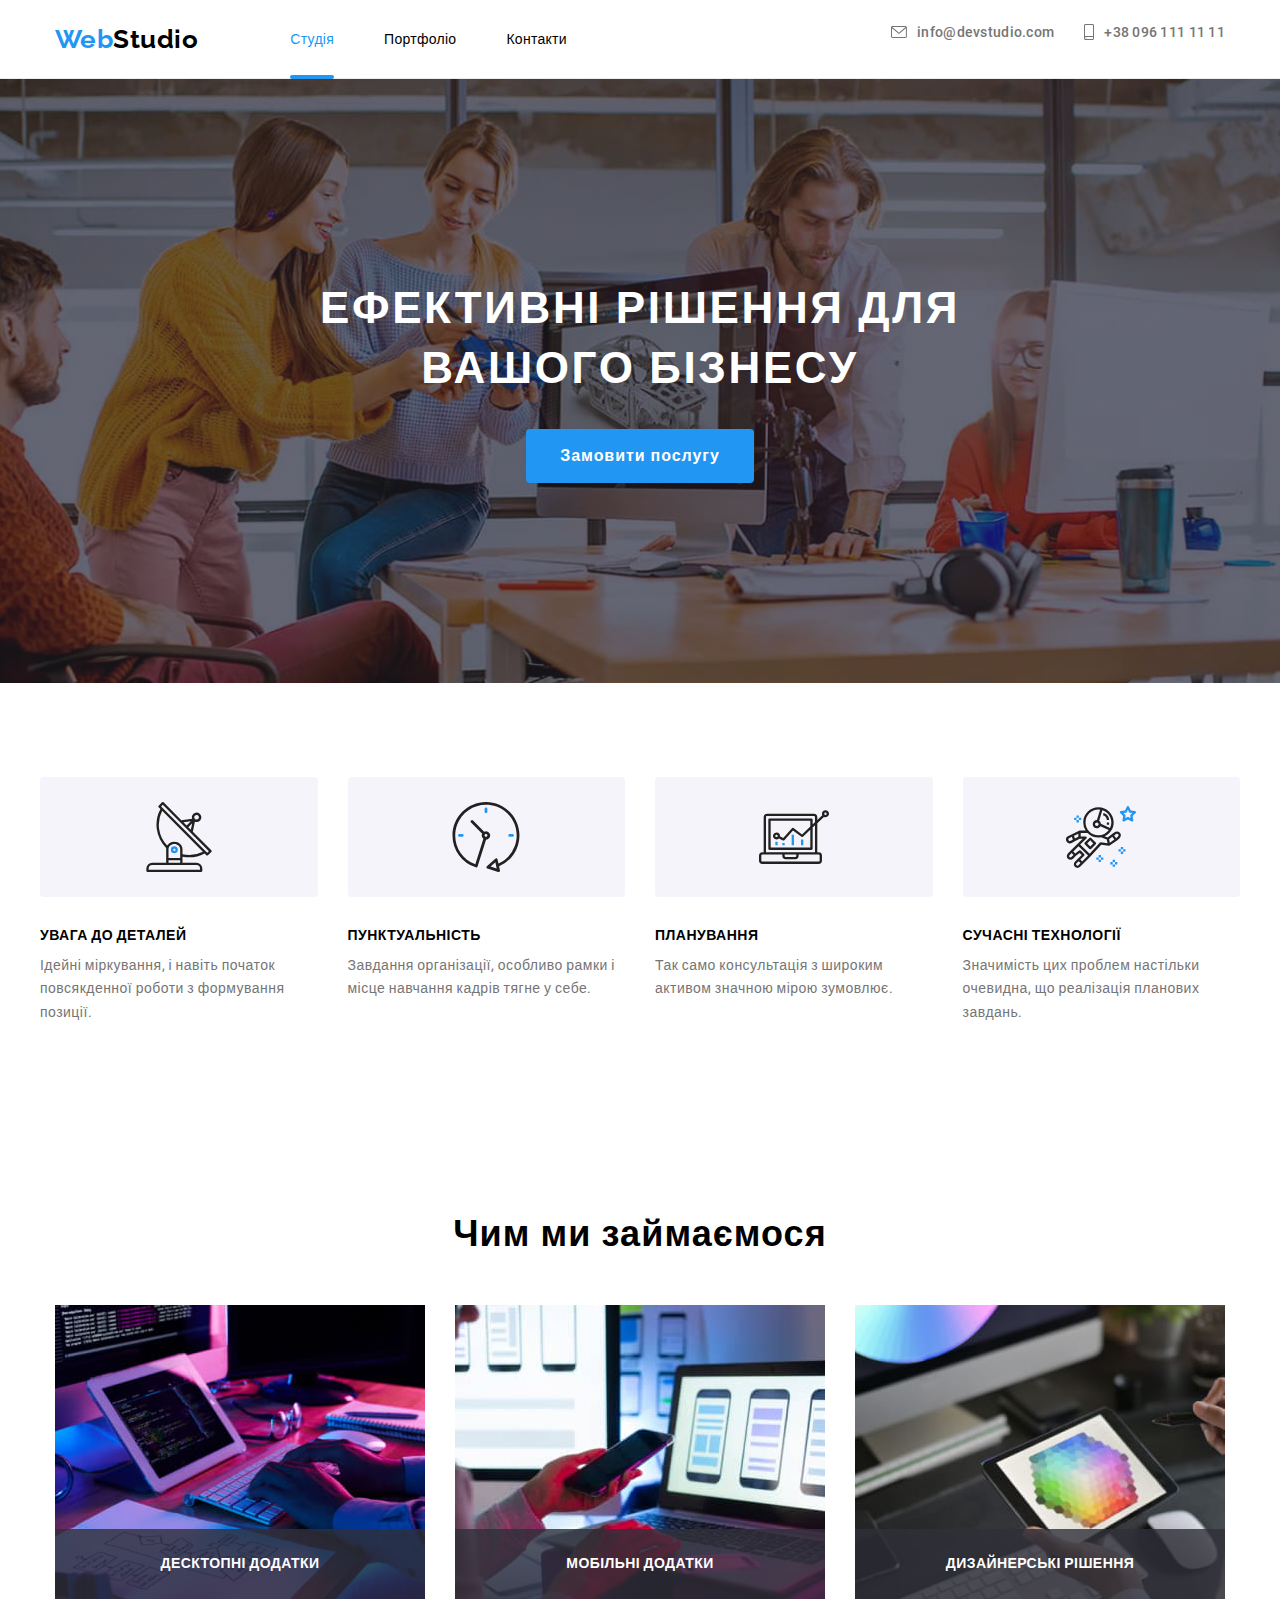
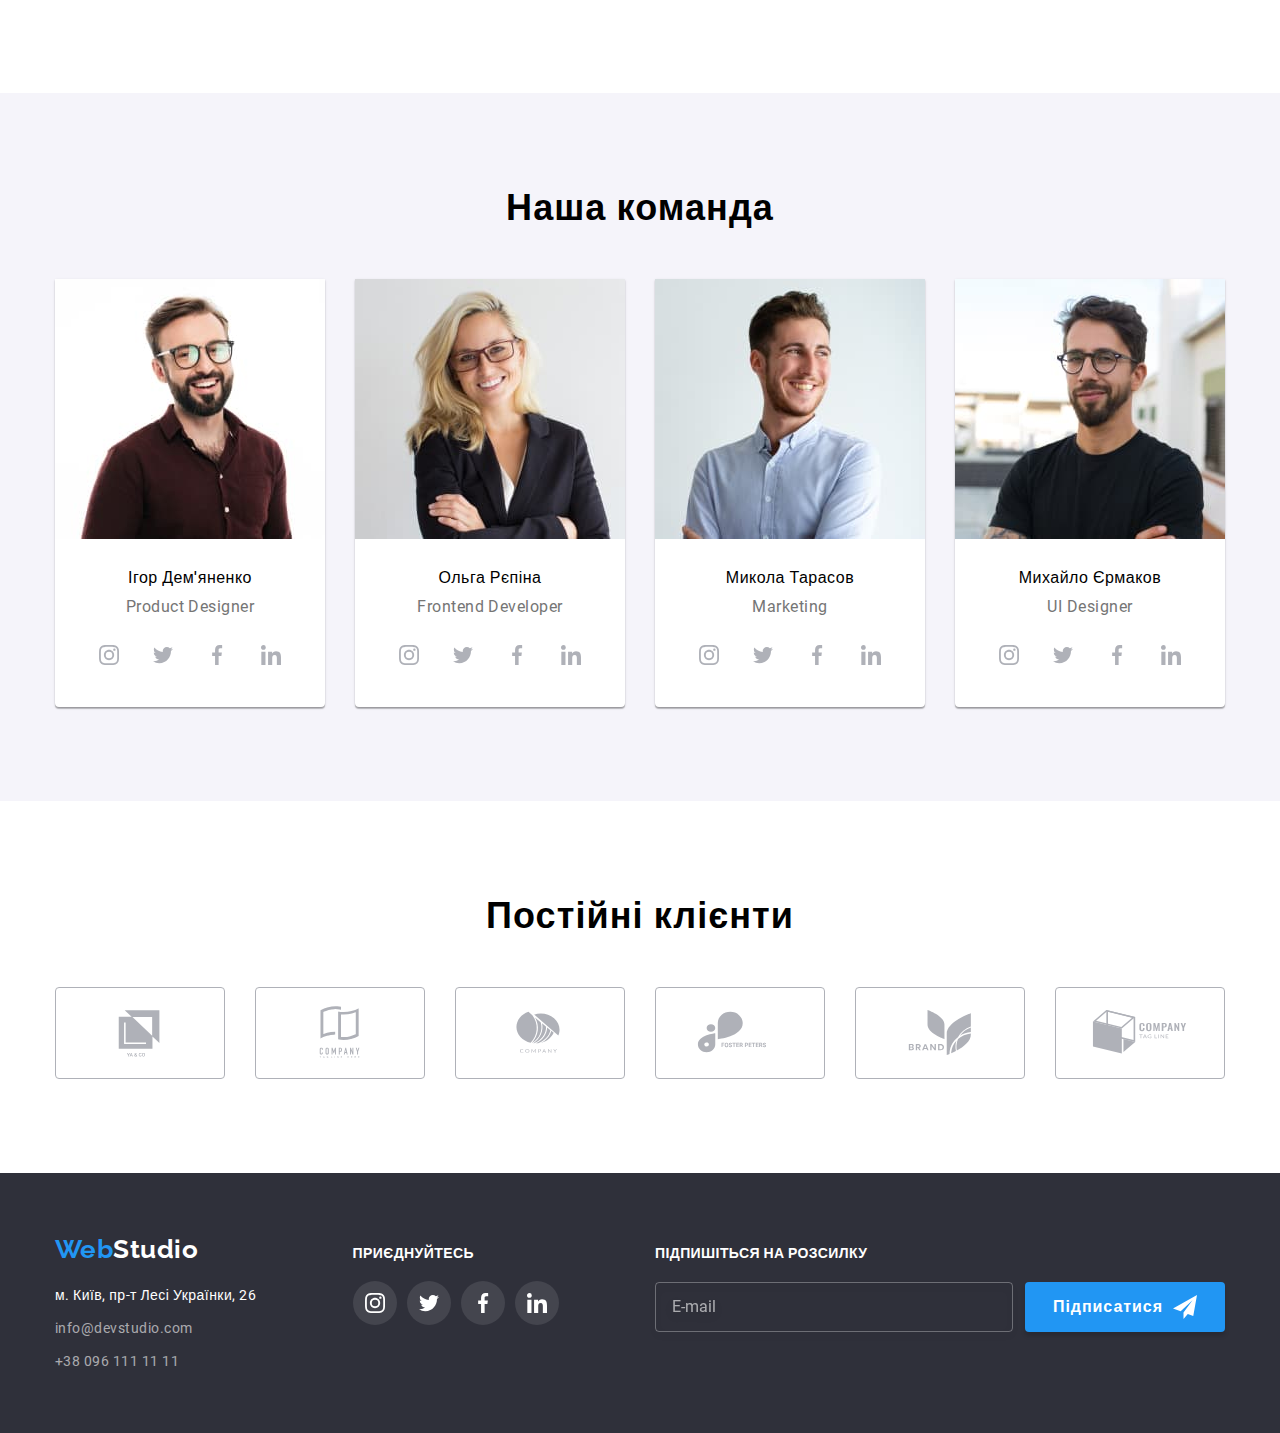
==== commit f6c04f1d: "fix 1" ====
--- a/index.html
+++ b/index.html
@@ -6,10 +6,6 @@
     <meta name="viewport" content="width=device-width, initial-scale=1.0">
     <title>Студія</title>
     <link rel="stylesheet" href="https://cdnjs.cloudflare.com/ajax/libs/modern-normalize/1.1.0/modern-normalize.min.css">
-<link rel="preconnect" href="https://fonts.googleapis.com">
-    <link rel="preconnect" href="https://fonts.gstatic.com" crossorigin>
-    <link href="https://fonts.googleapis.com/css2?family=Raleway:wght@700&family=Roboto:wght@400;500;700;900&display=swap"
-        rel="stylesheet">
     <meta name="viewport" content="width=device-width, initial-scale=1.0">
     <link rel="stylesheet" href="./css/main.min.css">
 </head>
@@ -541,7 +537,7 @@
                         <use href="./images/icons.svg#icon-phone"></use>
                     </svg>
                 </div>
-                <label for="user-email" class="form-label">Пошта</label>
+                <label for="user-email" class="modal__form-label">Пошта</label>
                 <div class="modal__input-wrapper">
                     <input 
                 type="email" 
--- a/css/main.min.css
+++ b/css/main.min.css
@@ -1 +1 @@
-@font-face{font-family:"Roboto";font-style:normal;font-weight:400;src:local(""),url("../fonts/roboto-v30-latin-regular.woff2") format("woff2"),url("../fonts/roboto-v30-latin-regular.woff") format("woff")}@font-face{font-family:"Roboto";font-style:normal;font-weight:500;src:local(""),url("../fonts/roboto-v30-latin-500.woff2") format("woff2"),url("../fonts/roboto-v30-latin-500.woff") format("woff")}@font-face{font-family:"Roboto";font-style:normal;font-weight:700;src:local(""),url("../fonts/roboto-v30-latin-700.woff2") format("woff2"),url("../fonts/roboto-v30-latin-700.woff") format("woff")}@font-face{font-family:"Roboto";font-style:normal;font-weight:900;src:local(""),url("../fonts/roboto-v30-latin-900.woff2") format("woff2"),url("../fonts/roboto-v30-latin-900.woff") format("woff")}@font-face{font-family:"Raleway";font-style:normal;font-weight:700;src:local(""),url("../fonts/raleway-v28-latin-700.woff2") format("woff2"),url("../fonts/raleway-v28-latin-700.woff") format("woff")}body{color:var(--headline-color);background-color:var(--main-color);font-family:"Roboto",sans-serif;letter-spacing:.03em;margin:auto}.visually-hidden{position:absolute;width:1px;height:1px;margin:-1px;border:0;padding:0;white-space:nowrap;-webkit-clip-path:inset(100%);clip-path:inset(100%);clip:rect(0 0 0 0);overflow:hidden}.container{display:-webkit-box;display:-ms-flexbox;display:flex;padding:0 15px;max-width:1200px;margin-left:auto;margin-right:auto;-ms-flex-line-pack:center;align-content:center}@media(min-width: 480px){.container{-webkit-box-pack:justify;-ms-flex-pack:justify;justify-content:space-between;width:480px;-webkit-box-flex:1;-ms-flex-positive:1;flex-grow:1}}@media(min-width: 768px){.container{width:768px}}@media(min-width: 1200px){.container{width:1200px}}.clients .container{-webkit-box-orient:vertical;-webkit-box-direction:normal;-ms-flex-direction:column;flex-direction:column}.logo{display:block;padding-bottom:0;-ms-flex-line-pack:center;align-content:center;padding:0;text-decoration:none;font-family:"Raleway";font-weight:700;line-height:1.17;font-size:24px}@media(min-width: 1200px){.logo{font-size:26px}}.logo__1half{color:#2196f3}.logo__2half{color:#000}.logo__2half--inverse{color:#fff}.page-footer__logo{display:-webkit-box;display:-ms-flexbox;display:flex;margin-bottom:20px;-webkit-box-pack:center;-ms-flex-pack:center;justify-content:center}@media(min-width: 1200px){.page-footer__logo{display:block}}.social-list{display:-webkit-box;display:-ms-flexbox;display:flex;list-style-type:none;padding-left:0;gap:10px;-webkit-box-pack:center;-ms-flex-pack:center;justify-content:center;margin-top:0;margin-bottom:0;list-style-type:none}.social-list__link{display:-webkit-box;display:-ms-flexbox;display:flex;width:100%;height:100%;border-radius:50%;-webkit-box-align:center;-ms-flex-align:center;align-items:center;-webkit-box-pack:center;-ms-flex-pack:center;justify-content:center;color:#afb1b8;-webkit-transition-property:color,background-color,fill,border-color,opacity,visibility,-webkit-box-shadow,-webkit-transform;transition-property:color,background-color,fill,border-color,opacity,visibility,-webkit-box-shadow,-webkit-transform;transition-property:color,background-color,fill,box-shadow,border-color,opacity,visibility,transform;transition-property:color,background-color,fill,box-shadow,border-color,opacity,visibility,transform,-webkit-box-shadow,-webkit-transform;-webkit-transition-duration:250ms;transition-duration:250ms;-webkit-transition-timing-function:cubic-bezier(0.4, 0, 0.2, 1);transition-timing-function:cubic-bezier(0.4, 0, 0.2, 1)}.social-list__icon{fill:currentColor}.social-list__item{width:44px;height:44px}.social-list__link:hover,.social-list__link:focus{color:#fff;background-color:#2196f3}.page-footer .social-list__link,.page-footer .social-list__link{color:#fff;background-color:rgba(255,255,255,.1)}.page-footer .social-list__link:hover,.page-footer .social-list__link:focus{background-color:#2196f3}.backdrop{position:fixed;top:0;left:0;width:100%;height:100%;background-color:rgba(0,0,0,.5);-webkit-transition-property:opacity,visibility,-webkit-transform;transition-property:opacity,visibility,-webkit-transform;transition-property:opacity,visibility,transform;transition-property:opacity,visibility,transform,-webkit-transform;-webkit-transition-duration:250ms;transition-duration:250ms;-webkit-transition-timing-function:cubic-bezier(0.4, 0, 0.2, 1);transition-timing-function:cubic-bezier(0.4, 0, 0.2, 1)}.backdrop.is-hidden{opacity:0;visibility:hidden;pointer-events:none}.clients{padding:94px 0}@media(min-width: 1200px){.clients{padding:60px 0}}.clients__title{margin:0 0 30px 0;font-size:36px;line-height:1.17;text-align:center;letter-spacing:.03em}@media(min-width: 1200px){.clients__title{margin:0 0 50px 0}}.clients__list{display:-webkit-box;display:-ms-flexbox;display:flex;-ms-flex-wrap:wrap;flex-wrap:wrap;-webkit-box-pack:center;-ms-flex-pack:center;justify-content:center;list-style-type:none;padding-left:0;gap:30px;margin:0 auto}.company{width:210px;height:92px}@media(min-width: 768px){.company{width:calc((100% - 60px)/3)}}@media(min-width: 1200px){.company{width:170px}}.company__logo{fill:#afb1b8;-webkit-transition-property:color,background-color,fill,border-color,opacity,visibility,-webkit-box-shadow,-webkit-transform;transition-property:color,background-color,fill,border-color,opacity,visibility,-webkit-box-shadow,-webkit-transform;transition-property:color,background-color,fill,box-shadow,border-color,opacity,visibility,transform;transition-property:color,background-color,fill,box-shadow,border-color,opacity,visibility,transform,-webkit-box-shadow,-webkit-transform;-webkit-transition-duration:250ms;transition-duration:250ms;-webkit-transition-timing-function:cubic-bezier(0.4, 0, 0.2, 1);transition-timing-function:cubic-bezier(0.4, 0, 0.2, 1)}.company__link:hover .company__logo,.company__link:focus .company__logo{fill:#2196f3}.company__link{display:-webkit-box;display:-ms-flexbox;display:flex;width:100%;height:100%;-webkit-box-pack:center;-ms-flex-pack:center;justify-content:center;-webkit-box-align:center;-ms-flex-align:center;align-items:center;border:1px solid #afb1b8;border-radius:4px;-webkit-transition-property:color,background-color,fill,border-color,opacity,visibility,-webkit-box-shadow,-webkit-transform;transition-property:color,background-color,fill,border-color,opacity,visibility,-webkit-box-shadow,-webkit-transform;transition-property:color,background-color,fill,box-shadow,border-color,opacity,visibility,transform;transition-property:color,background-color,fill,box-shadow,border-color,opacity,visibility,transform,-webkit-box-shadow,-webkit-transform;-webkit-transition-duration:250ms;transition-duration:250ms;-webkit-transition-timing-function:cubic-bezier(0.4, 0, 0.2, 1);transition-timing-function:cubic-bezier(0.4, 0, 0.2, 1)}.company__link:hover,.company__link:focus{border:1px solid #2196f3;border-radius:4px}.command__title{font-size:28px;line-height:1.18;text-align:center;letter-spacing:.03em}@media(min-width: 1200px){.command__title{font-size:36px;line-height:1.17}}.command{background-color:#f5f4fa}.employee__description{padding:30px 0}.employee__name{font-weight:500;font-size:16px;line-height:1.17;margin:0 0 10px 0}.employee__profession{font-size:16px;line-height:1.17;color:#757575;margin:0;margin-bottom:16px}.command__container{-webkit-box-orient:vertical;-webkit-box-direction:normal;-ms-flex-direction:column;flex-direction:column}.command__list{padding:0;margin:0 auto;display:-webkit-box;display:-ms-flexbox;display:flex;-webkit-box-orient:vertical;-webkit-box-direction:normal;-ms-flex-direction:column;flex-direction:column;gap:30px;-webkit-box-pack:center;-ms-flex-pack:center;justify-content:center;list-style-type:none}@media(min-width: 768px){.command__list{-webkit-box-orient:horizontal;-webkit-box-direction:normal;-ms-flex-direction:row;flex-direction:row;-ms-flex-wrap:wrap;flex-wrap:wrap}}@media(min-width: 1200px){.command__list{-ms-flex-wrap:nowrap;flex-wrap:nowrap}}.command__title{margin:0 0 30px 0}@media(min-width: 1200px){.command__title{margin:0 0 50px 0}}.command__item{max-width:450px;text-align:center;background-color:#fff;-webkit-box-shadow:0px 1px 3px rgba(0,0,0,.12),0px 1px 1px rgba(0,0,0,.14),0px 2px 1px rgba(0,0,0,.2);box-shadow:0px 1px 3px rgba(0,0,0,.12),0px 1px 1px rgba(0,0,0,.14),0px 2px 1px rgba(0,0,0,.2);border-radius:0px 0px 4px 4px}@media(min-width: 768px){.command__item{max-width:calc((100% - 30px)/2)}}@media(min-width: 1200px){.command__item{max-width:calc((100% - 90px)/4)}}.command{padding:60px 0}@media(min-width: 1200px){.command{padding:94px 0}}.employee__img{display:block;max-width:100%;height:auto}.features__title{display:none}.features-list__heading{text-transform:uppercase;font-size:14px;line-height:1.17;text-align:center;margin:0 0 10px 0}@media(min-width: 768px){.features-list__heading{text-align:left}}.features-list__text{font-size:14px;line-height:1.7;color:#757575;margin:0}.features{padding-top:60px}@media(min-width: 1200px){.features{padding-top:94px}}.features-list{display:-webkit-box;display:-ms-flexbox;display:flex;-webkit-box-orient:vertical;-webkit-box-direction:normal;-ms-flex-direction:column;flex-direction:column;padding-left:0;list-style-type:none;margin:0;gap:30px}@media(min-width: 768px){.features-list{-webkit-box-orient:horizontal;-webkit-box-direction:normal;-ms-flex-direction:row;flex-direction:row;-ms-flex-wrap:wrap;flex-wrap:wrap}}.features-list__item{max-width:450px}@media(min-width: 768px){.features-list__item{max-width:calc((100% - 30px)/2)}}@media(min-width: 1200px){.features-list__item{max-width:calc((100% - 90px)/4)}}.features-list__icon-box{display:-webkit-box;display:-ms-flexbox;display:flex;-webkit-box-pack:center;-ms-flex-pack:center;justify-content:center;-webkit-box-align:center;-ms-flex-align:center;align-items:center;margin-bottom:30px;padding:25px 0;border-radius:4px;background-color:#f5f4fa}.hero__title{width:360px;margin:0 auto 60px auto;font-size:26px;line-height:1.6;color:#fff;font-weight:900;text-align:center;letter-spacing:.06em;text-transform:uppercase}@media(min-width: 768px){.hero__title{width:700px;margin:0 auto 30px auto;font-size:44px;line-height:1.36}}.hero__button{display:block;margin-left:auto;margin-right:auto;padding:10px 32px;border-radius:4px;color:#fff;background:#2196f3;cursor:pointer;font-weight:700;font-size:16px;line-height:1.88;letter-spacing:.06em;border-color:rgba(0,0,0,0)}.hero{-ms-flex-line-pack:center;align-content:center;padding-top:200px;padding-bottom:210px;margin:0 auto;background-color:#2f303a;background-image:-webkit-gradient(linear, left top, right top, from(rgba(47, 48, 58, 0.4)), to(rgba(47, 48, 58, 0.4))),url("../images/hero-1600-x1.jpg");background-image:linear-gradient(to right, rgba(47, 48, 58, 0.4), rgba(47, 48, 58, 0.4)),url("../images/hero-1600-x1.jpg");background-position:center;background-repeat:no-repeat;background-size:cover}@media(min-device-pixel-ratio: 2),(-webkit-min-device-pixel-ratio: 2),(min-resolution: 192dpi),(min-resolution: 2dppx){.hero{background-image:-webkit-gradient(linear, left top, right top, from(rgba(47, 48, 58, 0.4)), to(rgba(47, 48, 58, 0.4))),url("../images/hero-1600-x2.jpg");background-image:linear-gradient(to right, rgba(47, 48, 58, 0.4), rgba(47, 48, 58, 0.4)),url("../images/hero-1600-x2.jpg")}}.mobileMenu{display:none;position:fixed;-webkit-box-orient:vertical;-webkit-box-direction:normal;-ms-flex-direction:column;flex-direction:column;display:none;top:0;left:0;width:100%;height:100%;padding:48px 40px;background:#fff;z-index:1}@media(min-width: 768px){.mobileMenu{display:none}}.mobileMenu.is-open{display:-webkit-box;display:-ms-flexbox;display:flex}.mobile-menu{display:-webkit-box;display:-ms-flexbox;display:flex}@media(min-width: 768px){.mobile-menu{display:none}}.mobileMenu__button-close{position:absolute;display:-webkit-box;display:-ms-flexbox;display:flex;-webkit-box-pack:center;-ms-flex-pack:center;justify-content:center;-webkit-box-align:center;-ms-flex-align:center;align-items:center;position:absolute;top:10px;right:15px;border:none;padding:0;margin:0;background:none;cursor:pointer}.mobileMenu__button-close:hover,.mobileMenu__button-close:focus{fill:#2196f3}.mobile-menu__open{display:-webkit-box;display:-ms-flexbox;display:flex;width:40px;height:40px;-webkit-box-pack:center;-ms-flex-pack:center;justify-content:center;-webkit-box-align:center;-ms-flex-align:center;align-items:center;top:0;right:0;padding:0;margin:0;background:none;border:none;cursor:pointer}.mobile-menu__open:hover,.mobile-menu__open:focus{fill:#2196f3}.menu-list{display:-webkit-box;display:-ms-flexbox;display:flex;-webkit-box-orient:vertical;-webkit-box-direction:normal;-ms-flex-direction:column;flex-direction:column;gap:32px;padding:0;margin:0;list-style-type:none;font-style:normal;font-weight:500;font-size:40px;-webkit-box-pack:left;-ms-flex-pack:left;justify-content:left;letter-spacing:.02em;color:#212121}.menu-list__item{margin:0;color:inherit;text-decoration:none;-webkit-transition-property:color,background-color,fill,border-color,opacity,visibility,-webkit-box-shadow,-webkit-transform;transition-property:color,background-color,fill,border-color,opacity,visibility,-webkit-box-shadow,-webkit-transform;transition-property:color,background-color,fill,box-shadow,border-color,opacity,visibility,transform;transition-property:color,background-color,fill,box-shadow,border-color,opacity,visibility,transform,-webkit-box-shadow,-webkit-transform;-webkit-transition-duration:250ms;transition-duration:250ms;-webkit-transition-timing-function:cubic-bezier(0.4, 0, 0.2, 1);transition-timing-function:cubic-bezier(0.4, 0, 0.2, 1)}.menu-list__item:hover{color:#2196f3;fill:#2196f3}.menu-list__item:focus{color:#2196f3;fill:#2196f3}.mobile-contacts{display:-webkit-box;display:-ms-flexbox;display:flex;-webkit-box-orient:vertical;-webkit-box-direction:normal;-ms-flex-direction:column;flex-direction:column;gap:32px;padding:0;margin:0;margin-top:auto;list-style-type:none;font-weight:500;font-size:34px;-webkit-box-pack:left;-ms-flex-pack:left;justify-content:left;letter-spacing:.02em}.mobile-contacts__tel{text-decoration:none;color:#2196f3;margin-bottom:0}.mobile-contacts__mail{text-decoration:none;font-size:24px;color:#757575}.mobile-social{display:-webkit-box;display:-ms-flexbox;display:flex;gap:10px;padding:0;margin:64px 0 0 0;-webkit-box-pack:center;-ms-flex-pack:center;justify-content:center;text-align:center;-webkit-box-align:center;-ms-flex-align:center;align-items:center;list-style-type:none}.mobile-social__item{display:-webkit-box;display:-ms-flexbox;display:flex;-webkit-box-orient:vertical;-webkit-box-direction:normal;-ms-flex-direction:column;flex-direction:column;gap:15px;margin-top:auto;list-style-type:none;font-weight:500;font-size:18px;line-height:1.2px;letter-spacing:.02em}.mobile-social__link{text-decoration:none;margin:0;padding:0;color:#2196f3}.mobile-social__line{display:-webkit-box;display:-ms-flexbox;display:flex;color:rgba(33,33,33,.2)}.modal{position:absolute;display:-webkit-box;display:-ms-flexbox;display:flex;padding:40px;background-color:#fff;border-radius:4px;-webkit-box-shadow:0px 1px 3px rgba(0,0,0,.12),0px 1px 1px rgba(0,0,0,.14),0px 2px 1px rgba(0,0,0,.2);box-shadow:0px 1px 3px rgba(0,0,0,.12),0px 1px 1px rgba(0,0,0,.14),0px 2px 1px rgba(0,0,0,.2);-webkit-box-orient:vertical;-webkit-box-direction:normal;-ms-flex-direction:column;flex-direction:column;width:450px;height:609px;top:50%;left:50%}@media(min-width: 1200px){.modal{width:528px;height:581px}}.backdrop .modal{-webkit-transition-property:opacity,visibility,-webkit-transform;transition-property:opacity,visibility,-webkit-transform;transition-property:opacity,visibility,transform;transition-property:opacity,visibility,transform,-webkit-transform;-webkit-transition-duration:250ms;transition-duration:250ms;-webkit-transition-timing-function:cubic-bezier(0.4, 0, 0.2, 1);transition-timing-function:cubic-bezier(0.4, 0, 0.2, 1);-webkit-transform:translate(-50%, -50%) scale(1);transform:translate(-50%, -50%) scale(1)}.backdrop.is-hidden .modal{opacity:0;visibility:hidden;pointer-events:none;-webkit-transition-property:opacity,visibility,-webkit-transform;transition-property:opacity,visibility,-webkit-transform;transition-property:opacity,visibility,transform;transition-property:opacity,visibility,transform,-webkit-transform;-webkit-transition-duration:250ms;transition-duration:250ms;-webkit-transition-timing-function:cubic-bezier(0.4, 0, 0.2, 1);transition-timing-function:cubic-bezier(0.4, 0, 0.2, 1);-webkit-transform:translate(-50%, -50%) scale(0.1);transform:translate(-50%, -50%) scale(0.1)}.modal__button-close{display:-webkit-box;display:-ms-flexbox;display:flex;width:30px;height:30px;-webkit-box-pack:center;-ms-flex-pack:center;justify-content:center;-webkit-box-align:center;-ms-flex-align:center;align-items:center;border:1px solid rgba(0,0,0,.15);border-radius:50%;position:absolute;top:8px;right:8px;padding:0;margin:0;background:none;cursor:pointer}.modal__button-close:hover,.modal__button-close:focus{fill:#2196f3}.modal__form{display:-webkit-box;display:-ms-flexbox;display:flex;-webkit-box-orient:vertical;-webkit-box-direction:normal;-ms-flex-direction:column;flex-direction:column}.modal__title{font-style:normal;font-weight:700;font-size:20px;line-height:1.15;text-align:center;padding:0;margin:0 0 12px 0}.modal__form-label{font-weight:400;font-size:12px;line-height:1.17;letter-spacing:.01em;color:#757575;margin-bottom:4px}.modal__form-input{height:40px;width:100%;border:1px solid rgba(33,33,33,.2);border-radius:4px;padding-left:40px}.modal__input-wrapper:hover .modal__form-input,.modal__input-wrapper:focus-within .modal__form-input{border:1px solid #2196f3}.modal__input-wrapper{position:relative;color:#212121;margin-bottom:10px}.modal__input-wrapper:hover,.modal__input-wrapper:focus-within{color:#2196f3}.modal__input-icon{position:absolute;left:12px;top:50%;-webkit-transform:translateY(-50%);transform:translateY(-50%);fill:currentColor}.modal__input-comment{height:120px;resize:none;width:100%;border:1px solid rgba(33,33,33,.2);border-radius:4px;margin-bottom:20px;padding:12px 16px}.modal__input-comment:hover,.modal__input-comment:focus{border:1px solid #2196f3}.modal__input-comment::-webkit-input-placeholder{display:-webkit-box;display:flex;font-weight:400;font-size:12px;line-height:14px;letter-spacing:.01em;color:rgba(117,117,117,.5)}.modal__input-comment::-moz-placeholder{display:flex;font-weight:400;font-size:12px;line-height:14px;letter-spacing:.01em;color:rgba(117,117,117,.5)}.modal__input-comment:-ms-input-placeholder{display:-ms-flexbox;display:flex;font-weight:400;font-size:12px;line-height:14px;letter-spacing:.01em;color:rgba(117,117,117,.5)}.modal__input-comment::-ms-input-placeholder{display:-ms-flexbox;display:flex;font-weight:400;font-size:12px;line-height:14px;letter-spacing:.01em;color:rgba(117,117,117,.5)}.modal__input-comment::placeholder{display:-webkit-box;display:-ms-flexbox;display:flex;font-weight:400;font-size:12px;line-height:14px;letter-spacing:.01em;color:rgba(117,117,117,.5)}.modal__terms{display:-webkit-box;display:-ms-flexbox;display:flex;margin-bottom:30px;margin-left:12px;-webkit-box-align:center;-ms-flex-align:center;align-items:center}.modal__button{background-color:#2196f3;border:none;-webkit-box-shadow:0px 4px 4px --foter-shadow;box-shadow:0px 4px 4px --foter-shadow;border-radius:4px;width:200px;height:50px;color:#fff;-ms-flex-item-align:center;align-self:center;letter-spacing:.06em;font-weight:700;font-size:16px;line-height:1.88;cursor:pointer}.modal__button:hover,.modal__button:focus{background-color:#188ce8}.modal__terms-link{color:#2196f3}.modal__terms-label{position:relative;padding-left:23px;font-size:14px;line-height:1.7;color:#757575}.modal__terms-label::before{content:"";position:absolute;width:16px;height:15px;top:50%;-webkit-transform:translateY(-50%);transform:translateY(-50%);left:0;border:2px solid #212121;border-radius:2px}.modal__terms-label::after{content:"";position:absolute;width:16px;height:15px;top:50%;-webkit-transform:translateY(-50%);transform:translateY(-50%);left:0;border:2px solid #2196f3;border-radius:2px;background-image:url("../images/Vector.svg");background-size:contain;background-repeat:no-repeat;background-color:#2196f3;opacity:0}.modal__checkbox:checked+.modal__terms-label::after{opacity:1}.nav-list{display:none;padding-left:0;gap:50px;list-style-type:none;font-weight:500;font-size:14px;line-height:1.17;letter-spacing:.02em}@media(min-width: 768px){.nav-list{display:-webkit-box;display:-ms-flexbox;display:flex;margin:0 0 0 88px}}@media(min-width: 1200px){.nav-list{margin:0 0 0 92px}}.nav-list__link{position:relative;display:block;color:inherit;text-decoration:none;-webkit-transition-property:color,background-color,fill,border-color,opacity,visibility,-webkit-box-shadow,-webkit-transform;transition-property:color,background-color,fill,border-color,opacity,visibility,-webkit-box-shadow,-webkit-transform;transition-property:color,background-color,fill,box-shadow,border-color,opacity,visibility,transform;transition-property:color,background-color,fill,box-shadow,border-color,opacity,visibility,transform,-webkit-box-shadow,-webkit-transform;-webkit-transition-duration:250ms;transition-duration:250ms;-webkit-transition-timing-function:cubic-bezier(0.4, 0, 0.2, 1);transition-timing-function:cubic-bezier(0.4, 0, 0.2, 1)}.nav-list__link:hover{color:#2196f3;fill:#2196f3}.nav-list__link:hover::after{opacity:1}.nav-list__link:focus{color:#2196f3;fill:#2196f3}.nav-list__link:focus::after{opacity:1}.nav-list__link::after{content:"";position:absolute;display:block;width:100%;height:4px;left:0;bottom:-32px;border-radius:2px;background-color:#2196f3;opacity:0;-webkit-transition-property:color,background-color,fill,border-color,opacity,visibility,-webkit-box-shadow,-webkit-transform;transition-property:color,background-color,fill,border-color,opacity,visibility,-webkit-box-shadow,-webkit-transform;transition-property:color,background-color,fill,box-shadow,border-color,opacity,visibility,transform;transition-property:color,background-color,fill,box-shadow,border-color,opacity,visibility,transform,-webkit-box-shadow,-webkit-transform;-webkit-transition-duration:250ms;transition-duration:250ms;-webkit-transition-timing-function:cubic-bezier(0.4, 0, 0.2, 1);transition-timing-function:cubic-bezier(0.4, 0, 0.2, 1)}.nav-container{-webkit-box-pack:left;-ms-flex-pack:left;justify-content:left;display:-webkit-box;display:-ms-flexbox;display:flex;-webkit-box-align:center;-ms-flex-align:center;align-items:center;-webkit-box-flex:1;-ms-flex-positive:1;flex-grow:1}@media(max-width: 768px){.nav-container{-webkit-box-pack:justify;-ms-flex-pack:justify;justify-content:space-between}}@media(max-width: 480px){.nav-container{display:-webkit-box;display:-ms-flexbox;display:flex;-webkit-box-pack:justify;-ms-flex-pack:justify;justify-content:space-between}}.nav-list__link--current{color:#2196f3}.nav-list__link--current::after{content:"";opacity:1}.page-footer__content{margin:0 auto}@media(min-width: 1200px){.page-footer__content{margin:0 auto 0 0}}.footer-contacts__item>a{-webkit-box-pack:center;-ms-flex-pack:center;justify-content:center}@media(min-width: 1200px){.footer-contacts__item>a{-webkit-box-pack:left;-ms-flex-pack:left;justify-content:left}}.footer-contacts__address{-webkit-box-pack:center;-ms-flex-pack:center;justify-content:center;text-align:center;color:#fff;-webkit-transition-property:color,background-color,fill,border-color,opacity,visibility,-webkit-box-shadow,-webkit-transform;transition-property:color,background-color,fill,border-color,opacity,visibility,-webkit-box-shadow,-webkit-transform;transition-property:color,background-color,fill,box-shadow,border-color,opacity,visibility,transform;transition-property:color,background-color,fill,box-shadow,border-color,opacity,visibility,transform,-webkit-box-shadow,-webkit-transform;-webkit-transition-duration:250ms;transition-duration:250ms;-webkit-transition-timing-function:cubic-bezier(0.4, 0, 0.2, 1);transition-timing-function:cubic-bezier(0.4, 0, 0.2, 1)}.footer-contacts__address:hover,.footer-contacts__address:focus{color:#2196f3;fill:#2196f3}.footer-contacts__tel{color:rgba(255,255,255,.6)}.footer-contacts__tel:hover,.footer-contacts__tel:focus{color:#2196f3}.footer-contacts__mail{color:rgba(255,255,255,.6)}.footer-contacts__mail:hover,.footer-contacts__mail:focus{color:#2196f3}.footer-contacts__tel,.footer-contacts__mail,.footer-contacts__address{text-decoration:none}.footer-contacts__tel{white-space:nowrap}.page-footer{background-color:#2f303a;margin:auto;padding:60px 0}.footer-contacts{padding:0;margin:0}.footer-contacts__item:not(:last-child){margin-bottom:8px}@media(min-width: 1200px){.footer-contacts__item:not(:last-child){margin-bottom:9px}}.footer-contacts__mail,.footer-contacts__tel{display:-webkit-box;display:-ms-flexbox;display:flex;-webkit-box-pack:center;-ms-flex-pack:center;justify-content:center;-webkit-transition-property:color,background-color,fill,border-color,opacity,visibility,-webkit-box-shadow,-webkit-transform;transition-property:color,background-color,fill,border-color,opacity,visibility,-webkit-box-shadow,-webkit-transform;transition-property:color,background-color,fill,box-shadow,border-color,opacity,visibility,transform;transition-property:color,background-color,fill,box-shadow,border-color,opacity,visibility,transform,-webkit-box-shadow,-webkit-transform;-webkit-transition-duration:250ms;transition-duration:250ms;-webkit-transition-timing-function:cubic-bezier(0.4, 0, 0.2, 1);transition-timing-function:cubic-bezier(0.4, 0, 0.2, 1)}.page-footer__join{display:-webkit-box;display:-ms-flexbox;display:flex;-webkit-box-pack:center;-ms-flex-pack:center;justify-content:center;font-style:normal;font-weight:700;font-size:14px;line-height:1.17;letter-spacing:.03em;text-transform:uppercase;color:#fff;margin-bottom:20px}@media(min-width: 1200px){.page-footer__join{display:block}}.page-footer__container{-webkit-box-align:baseline;-ms-flex-align:baseline;align-items:baseline;display:-webkit-box;display:-ms-flexbox;display:flex;-webkit-box-orient:vertical;-webkit-box-direction:normal;-ms-flex-direction:column;flex-direction:column;-webkit-box-pack:center;-ms-flex-pack:center;justify-content:center}@media(min-width: 768px){.page-footer__container{-webkit-box-orient:horizontal;-webkit-box-direction:normal;-ms-flex-direction:row;flex-direction:row;-ms-flex-wrap:wrap;flex-wrap:wrap;-webkit-box-pack:justify;-ms-flex-pack:justify;justify-content:space-between}}.page-footer__social{margin:0 auto;-webkit-box-pack:center;-ms-flex-pack:center;justify-content:center;padding-top:60px}@media(min-width: 768px){.page-footer__social{padding-top:5px}}@media(min-width: 1200px){.page-footer__social{-webkit-box-pack:left;-ms-flex-pack:left;justify-content:left;padding-top:12px}}.footer-contacts{-webkit-box-pack:center;-ms-flex-pack:center;justify-content:center;font-size:14px;line-height:1.7;font-style:normal;list-style-type:none}@media(min-width: 1200px){.footer-contacts{-webkit-box-pack:left;-ms-flex-pack:left;justify-content:left}}.footer-subscribe__newsletter{width:100%;display:-webkit-box;display:-ms-flexbox;display:flex;-webkit-box-pack:center;-ms-flex-pack:center;justify-content:center;margin-bottom:20px;font-weight:700;font-size:14px;line-height:1.14;letter-spacing:.03em;text-transform:uppercase;color:#fff}@media(min-width: 1200px){.footer-subscribe__newsletter{display:block}}.footer-subscribe{max-width:450px;width:100%;display:-webkit-box;display:-ms-flexbox;display:flex;-webkit-box-orient:vertical;-webkit-box-direction:normal;-ms-flex-direction:column;flex-direction:column;-webkit-box-pack:center;-ms-flex-pack:center;justify-content:center;padding-top:60px;justify-content:center;margin:0 auto}@media(min-width: 1200px){.footer-subscribe{-webkit-box-pack:end;-ms-flex-pack:end;justify-content:flex-end;padding-top:12px;margin:0 0 0 auto;max-width:570px}}.footer-subscribe__email{width:100%;height:50px;background-color:inherit;border:1px solid rgba(255,255,255,.3);border-radius:4px;-webkit-filter:drop-shadow(0px 4px 4px rgba(0, 0, 0, 0.15));filter:drop-shadow(0px 4px 4px rgba(0, 0, 0, 0.15));color:#fff}@media(min-width: 1200px){.footer-subscribe__email{width:358px;padding-left:16px}}.footer-subscribe__email::-webkit-input-placeholder{font-weight:400;font-size:16px;line-height:1.25;display:-webkit-box;display:flex;-webkit-box-align:center;align-items:center;color:rgba(255,255,255,.6)}.footer-subscribe__email::-moz-placeholder{font-weight:400;font-size:16px;line-height:1.25;display:flex;align-items:center;color:rgba(255,255,255,.6)}.footer-subscribe__email:-ms-input-placeholder{font-weight:400;font-size:16px;line-height:1.25;display:-ms-flexbox;display:flex;-ms-flex-align:center;align-items:center;color:rgba(255,255,255,.6)}.footer-subscribe__email::-ms-input-placeholder{font-weight:400;font-size:16px;line-height:1.25;display:-ms-flexbox;display:flex;-ms-flex-align:center;align-items:center;color:rgba(255,255,255,.6)}.footer-subscribe__email::placeholder{font-weight:400;font-size:16px;line-height:1.25;display:-webkit-box;display:-ms-flexbox;display:flex;-webkit-box-align:center;-ms-flex-align:center;align-items:center;color:rgba(255,255,255,.6)}.footer-subscribe__button{width:200px;height:50px;padding:0;background-color:#2196f3;-webkit-box-shadow:0px 4px 4px rgba(0,0,0,.15);box-shadow:0px 4px 4px rgba(0,0,0,.15);border-radius:4px;border:none;font-weight:700;font-size:16px;line-height:1.88;letter-spacing:.06em;color:#fff}.footer-subscribe__icon{margin-left:10px;fill:currentColor}.footer-subscribe__wrapper{display:-webkit-box;display:-ms-flexbox;display:flex;-ms-flex-wrap:wrap;flex-wrap:wrap;-webkit-box-pack:center;-ms-flex-pack:center;justify-content:center;gap:20px}@media(min-width: 1200px){.footer-subscribe__wrapper{gap:12px}}.footer-subscribe__button-content{display:-webkit-box;display:-ms-flexbox;display:flex;-webkit-box-align:center;-ms-flex-align:center;align-items:center;-webkit-box-pack:center;-ms-flex-pack:center;justify-content:center}.page-header{border-bottom:1px solid #ececec;padding-top:10px;padding-bottom:10px}@media(min-width: 768px){.page-header{padding-top:21px;padding-bottom:21px}}@media(min-width: 1200px){.page-header{padding-top:24px;padding-bottom:24px}}.header-contacts{display:none;list-style-type:none;font-family:"Roboto";font-style:normal;font-weight:500;font-size:12px;line-height:1.17;letter-spacing:.02em;padding-left:0;margin:0 0 0 90px}@media(min-width: 768px){.header-contacts{display:-webkit-box;display:-ms-flexbox;display:flex;-webkit-box-orient:vertical;-webkit-box-direction:normal;-ms-flex-direction:column;flex-direction:column;gap:10px;-webkit-box-align:start;-ms-flex-align:start;align-items:flex-start}}@media(min-width: 1200px){.header-contacts{-webkit-box-orient:horizontal;-webkit-box-direction:normal;-ms-flex-direction:row;flex-direction:row;gap:30px;font-size:14px;margin:0 0 0 auto}}.header-contacts__tel-link,.header-contacts__mail-link{display:-webkit-box;display:-ms-flexbox;display:flex;-webkit-box-align:center;-ms-flex-align:center;align-items:center;white-space:nowrap;color:#757575;text-decoration:none}.header-contacts__tel-link:hover,.header-contacts__tel-link:focus,.header-contacts__mail-link:hover,.header-contacts__mail-link:focus{color:#2196f3;fill:#2196f3}.header-contacts__mail-icon,.header-contacts__tel-icon{fill:#757575;margin-right:10px;-webkit-transition-property:color,fill;transition-property:color,fill;-webkit-transition-duration:250ms;transition-duration:250ms;-webkit-transition-timing-function:cubic-bezier(0.4, 0, 0.2, 1);transition-timing-function:cubic-bezier(0.4, 0, 0.2, 1)}.header-contacts__mail-link:hover .header-contacts__mail-icon,.header-contacts__tel-link:hover .header-contacts__mail-icon,.header-contacts__mail-link:focus .header-contacts__mail-icon,.header-contacts__tel-link:focus .header-contacts__mail-icon,.header-contacts__mail-link:hover .header-contacts__tel-icon,.header-contacts__tel-link:hover .header-contacts__tel-icon,.header-contacts__mail-link:focus .header-contacts__tel-icon,.header-contacts__tel-link:focus .header-contacts__tel-icon{color:#2196f3;fill:#2196f3}.header-contacts__mail-icon{width:14px}@media(min-width: 1200px){.header-contacts__mail-icon{width:16px}}.header-contacts__tel-icon{width:10px;height:14px}@media(min-width: 1200px){.header-contacts__tel-icon{height:16px}}.header-contacts__item{display:-webkit-box;display:-ms-flexbox;display:flex}.header-contacts__tel,.header-contacts__mail,.header-contacts__mail-icon,.header-contacts__tel-icon{-webkit-transition-property:color,fill;transition-property:color,fill;-webkit-transition-duration:250ms;transition-duration:250ms;-webkit-transition-timing-function:cubic-bezier(0.4, 0, 0.2, 1);transition-timing-function:cubic-bezier(0.4, 0, 0.2, 1)}.projects{padding-top:94px;padding-bottom:94px}.projects__button-list{display:-webkit-box;display:-ms-flexbox;display:flex;margin:0 auto 50px auto;gap:8px;padding-left:0;list-style-type:none}.projects__button{padding:6px 22px;border-radius:4px;border-color:rgba(0,0,0,0);-webkit-transition-property:color,background-color,fill,border-color,opacity,visibility,-webkit-box-shadow,-webkit-transform;transition-property:color,background-color,fill,border-color,opacity,visibility,-webkit-box-shadow,-webkit-transform;transition-property:color,background-color,fill,box-shadow,border-color,opacity,visibility,transform;transition-property:color,background-color,fill,box-shadow,border-color,opacity,visibility,transform,-webkit-box-shadow,-webkit-transform;-webkit-transition-duration:250ms;transition-duration:250ms;-webkit-transition-timing-function:cubic-bezier(0.4, 0, 0.2, 1);transition-timing-function:cubic-bezier(0.4, 0, 0.2, 1)}.projects__button:first-of-type{padding:6px 25px}.projects-list{display:-webkit-box;display:-ms-flexbox;display:flex;-ms-flex-wrap:wrap;flex-wrap:wrap;padding:0;margin:0;gap:30px;list-style-type:none}.project-card{-webkit-transition-property:color,background-color,fill,border-color,opacity,visibility,-webkit-box-shadow,-webkit-transform;transition-property:color,background-color,fill,border-color,opacity,visibility,-webkit-box-shadow,-webkit-transform;transition-property:color,background-color,fill,box-shadow,border-color,opacity,visibility,transform;transition-property:color,background-color,fill,box-shadow,border-color,opacity,visibility,transform,-webkit-box-shadow,-webkit-transform;-webkit-transition-duration:250ms;transition-duration:250ms;-webkit-transition-timing-function:cubic-bezier(0.4, 0, 0.2, 1);transition-timing-function:cubic-bezier(0.4, 0, 0.2, 1)}.project-card:hover,.project-card:focus{-webkit-box-shadow:0px 1px 1px rgba(0,0,0,.12),0px 4px 4px rgba(0,0,0,.06),1px 4px 6px rgba(0,0,0,.16);box-shadow:0px 1px 1px rgba(0,0,0,.12),0px 4px 4px rgba(0,0,0,.06),1px 4px 6px rgba(0,0,0,.16)}.project-card__img{display:block}.project-card__title{margin:0;margin-bottom:4px}.project-card__group{margin:0}.project-card__description{padding:20px 24px;border:1px solid #eee}.project-card__link{text-decoration:none;color:inherit}.projects__button{color:#212121;background:#f5f4fa;cursor:pointer;font-weight:500;font-size:16px;line-height:1.63;font-family:inherit}.projects__button:hover,.projects__button:focus{color:#fff;background:#2196f3;-webkit-box-shadow:0px 3px 1px rgba(0,0,0,.1),0px 1px 2px rgba(0,0,0,.08),0px 2px 2px rgba(0,0,0,.12);box-shadow:0px 3px 1px rgba(0,0,0,.1),0px 1px 2px rgba(0,0,0,.08),0px 2px 2px rgba(0,0,0,.12)}.projects__headline{display:none}.project-card__title{font-weight:700;font-size:18px;line-height:2;letter-spacing:.06em}.project-card__group{font-size:16px;line-height:1.88;color:#757575}.project-card__overlay-block{position:relative;overflow:hidden}.project-card__overlay-text{position:absolute;display:-webkit-box;display:-ms-flexbox;display:flex;bottom:0;width:100%;height:100%;padding:24px;-webkit-box-align:center;-ms-flex-align:center;align-items:center;background-color:rgba(33,150,243,.9);font-size:18px;line-height:1.56;color:#fff;margin:0;-webkit-transform:translateY(100%);transform:translateY(100%);-webkit-transition-property:-webkit-transform;transition-property:-webkit-transform;transition-property:transform;transition-property:transform, -webkit-transform;-webkit-transition-duration:250ms;transition-duration:250ms;-webkit-transition-timing-function:cubic-bezier(0.4, 0, 0.2, 1);transition-timing-function:cubic-bezier(0.4, 0, 0.2, 1)}.project-card__link:hover .project-card__overlay-text,.project-card__link:focus .project-card__overlay-text{-webkit-transform:translateY(0);transform:translateY(0)}.working__title{margin:0 0 50px 0;font-size:36px;line-height:1.17;text-align:center;letter-spacing:.03em}.working{display:none}@media(min-width: 1200px){.working{display:block;padding:94px 15px;margin-left:auto;margin-right:auto;-ms-flex-line-pack:center;align-content:center}}.working__list{display:-webkit-box;display:-ms-flexbox;display:flex;-webkit-box-sizing:border-box;box-sizing:border-box;-webkit-box-pack:center;-ms-flex-pack:center;justify-content:center;padding:0;margin:0;gap:30px;list-style-type:none}.working__item{position:relative}.working__img{display:block}.working__text{position:absolute;display:-webkit-box;display:-ms-flexbox;display:flex;left:0;bottom:0;background-color:rgba(47,48,58,.8);width:100%;height:70px;-webkit-box-align:center;-ms-flex-align:center;align-items:center;-webkit-box-pack:center;-ms-flex-pack:center;justify-content:center;text-transform:uppercase;font-style:normal;font-weight:700;font-size:14px;line-height:1.14;letter-spacing:.03em;color:#fff}/*# sourceMappingURL=main.min.css.map */+@font-face{font-family:"Roboto";font-style:normal;font-weight:400;src:local("Roboto"),url("../fonts/roboto-v30-latin-regular.woff2") format("woff2"),url("../fonts/roboto-v30-latin-regular.woff") format("woff")}@font-face{font-family:"Roboto";font-style:normal;font-weight:500;src:local("Roboto"),url("../fonts/roboto-v30-latin-500.woff2") format("woff2"),url("../fonts/roboto-v30-latin-500.woff") format("woff")}@font-face{font-family:"Roboto";font-style:normal;font-weight:700;src:local("Roboto"),url("../fonts/roboto-v30-latin-700.woff2") format("woff2"),url("../fonts/roboto-v30-latin-700.woff") format("woff")}@font-face{font-family:"Roboto";font-style:normal;font-weight:900;src:local("Roboto"),url("../fonts/roboto-v30-latin-900.woff2") format("woff2"),url("../fonts/roboto-v30-latin-900.woff") format("woff")}@font-face{font-family:"Raleway";font-style:normal;font-weight:700;src:local("Raleway"),url("../fonts/raleway-v28-latin-700.woff2") format("woff2"),url("../fonts/raleway-v28-latin-700.woff") format("woff")}body{color:var(--headline-color);background-color:var(--main-color);font-family:"Roboto",sans-serif;letter-spacing:.03em;margin:auto}.visually-hidden{position:absolute;width:1px;height:1px;margin:-1px;border:0;padding:0;white-space:nowrap;-webkit-clip-path:inset(100%);clip-path:inset(100%);clip:rect(0 0 0 0);overflow:hidden}.container{display:-webkit-box;display:-ms-flexbox;display:flex;padding:0 15px;max-width:1200px;margin-left:auto;margin-right:auto;-ms-flex-line-pack:center;align-content:center}@media(min-width: 480px){.container{-webkit-box-pack:justify;-ms-flex-pack:justify;justify-content:space-between;width:480px;-webkit-box-flex:1;-ms-flex-positive:1;flex-grow:1}}@media(min-width: 768px){.container{width:768px}}@media(min-width: 1200px){.container{width:1200px}}.clients .container{-webkit-box-orient:vertical;-webkit-box-direction:normal;-ms-flex-direction:column;flex-direction:column}.logo{display:block;padding-bottom:0;-ms-flex-line-pack:center;align-content:center;padding:0;text-decoration:none;font-family:"Raleway";font-weight:700;line-height:1.17;font-size:24px}@media(min-width: 1200px){.logo{font-size:26px}}.logo__1half{color:#2196f3}.logo__2half{color:#000}.logo__2half--inverse{color:#fff}.page-footer__logo{display:-webkit-box;display:-ms-flexbox;display:flex;margin-bottom:20px;-webkit-box-pack:center;-ms-flex-pack:center;justify-content:center}@media(min-width: 1200px){.page-footer__logo{display:block}}.social-list{display:-webkit-box;display:-ms-flexbox;display:flex;list-style-type:none;padding-left:0;gap:10px;-webkit-box-pack:center;-ms-flex-pack:center;justify-content:center;margin-top:0;margin-bottom:0;list-style-type:none}.social-list__link{display:-webkit-box;display:-ms-flexbox;display:flex;width:100%;height:100%;border-radius:50%;-webkit-box-align:center;-ms-flex-align:center;align-items:center;-webkit-box-pack:center;-ms-flex-pack:center;justify-content:center;color:#afb1b8;-webkit-transition-property:color,background-color,fill,border-color,opacity,visibility,-webkit-box-shadow,-webkit-transform;transition-property:color,background-color,fill,border-color,opacity,visibility,-webkit-box-shadow,-webkit-transform;transition-property:color,background-color,fill,box-shadow,border-color,opacity,visibility,transform;transition-property:color,background-color,fill,box-shadow,border-color,opacity,visibility,transform,-webkit-box-shadow,-webkit-transform;-webkit-transition-duration:250ms;transition-duration:250ms;-webkit-transition-timing-function:cubic-bezier(0.4, 0, 0.2, 1);transition-timing-function:cubic-bezier(0.4, 0, 0.2, 1)}.social-list__icon{fill:currentColor}.social-list__item{width:44px;height:44px}.social-list__link:hover,.social-list__link:focus{color:#fff;background-color:#2196f3}.page-footer .social-list__link,.page-footer .social-list__link{color:#fff;background-color:rgba(255,255,255,.1)}.page-footer .social-list__link:hover,.page-footer .social-list__link:focus{background-color:#2196f3}.backdrop{position:fixed;top:0;left:0;width:100%;height:100%;background-color:rgba(0,0,0,.5);-webkit-transition-property:opacity,visibility,-webkit-transform;transition-property:opacity,visibility,-webkit-transform;transition-property:opacity,visibility,transform;transition-property:opacity,visibility,transform,-webkit-transform;-webkit-transition-duration:250ms;transition-duration:250ms;-webkit-transition-timing-function:cubic-bezier(0.4, 0, 0.2, 1);transition-timing-function:cubic-bezier(0.4, 0, 0.2, 1)}.backdrop.is-hidden{opacity:0;visibility:hidden;pointer-events:none}.clients{padding:60px 0}@media(min-width: 1200px){.clients{padding:94px 0}}.clients__title{margin:0 0 30px 0;font-size:28px;line-height:1.17;text-align:center;letter-spacing:.03em}@media(min-width: 1200px){.clients__title{margin:0 0 50px 0;font-size:36px}}.clients__list{display:-webkit-box;display:-ms-flexbox;display:flex;-ms-flex-wrap:wrap;flex-wrap:wrap;-webkit-box-pack:center;-ms-flex-pack:center;justify-content:center;list-style-type:none;padding-left:0;gap:30px;margin:0 auto}.company{width:210px;height:92px}@media(min-width: 768px){.company{width:calc((100% - 60px)/3)}}@media(min-width: 1200px){.company{width:170px}}.company__logo{fill:#afb1b8;-webkit-transition-property:color,background-color,fill,border-color,opacity,visibility,-webkit-box-shadow,-webkit-transform;transition-property:color,background-color,fill,border-color,opacity,visibility,-webkit-box-shadow,-webkit-transform;transition-property:color,background-color,fill,box-shadow,border-color,opacity,visibility,transform;transition-property:color,background-color,fill,box-shadow,border-color,opacity,visibility,transform,-webkit-box-shadow,-webkit-transform;-webkit-transition-duration:250ms;transition-duration:250ms;-webkit-transition-timing-function:cubic-bezier(0.4, 0, 0.2, 1);transition-timing-function:cubic-bezier(0.4, 0, 0.2, 1)}.company__link:hover .company__logo,.company__link:focus .company__logo{fill:#2196f3}.company__link{display:-webkit-box;display:-ms-flexbox;display:flex;width:100%;height:100%;-webkit-box-pack:center;-ms-flex-pack:center;justify-content:center;-webkit-box-align:center;-ms-flex-align:center;align-items:center;border:1px solid #afb1b8;border-radius:4px;-webkit-transition-property:color,background-color,fill,border-color,opacity,visibility,-webkit-box-shadow,-webkit-transform;transition-property:color,background-color,fill,border-color,opacity,visibility,-webkit-box-shadow,-webkit-transform;transition-property:color,background-color,fill,box-shadow,border-color,opacity,visibility,transform;transition-property:color,background-color,fill,box-shadow,border-color,opacity,visibility,transform,-webkit-box-shadow,-webkit-transform;-webkit-transition-duration:250ms;transition-duration:250ms;-webkit-transition-timing-function:cubic-bezier(0.4, 0, 0.2, 1);transition-timing-function:cubic-bezier(0.4, 0, 0.2, 1)}.company__link:hover,.company__link:focus{border:1px solid #2196f3;border-radius:4px}.command__title{font-size:28px;line-height:1.18;text-align:center;letter-spacing:.03em}@media(min-width: 1200px){.command__title{font-size:36px;line-height:1.17}}.command{background-color:#f5f4fa}.employee__description{padding:30px 0}.employee__name{font-weight:500;font-size:16px;line-height:1.17;margin:0 0 10px 0}.employee__profession{font-size:16px;line-height:1.17;color:#757575;margin:0;margin-bottom:16px}.command__container{-webkit-box-orient:vertical;-webkit-box-direction:normal;-ms-flex-direction:column;flex-direction:column}.command__list{padding:0;margin:0 auto;display:-webkit-box;display:-ms-flexbox;display:flex;-webkit-box-orient:vertical;-webkit-box-direction:normal;-ms-flex-direction:column;flex-direction:column;gap:30px;-webkit-box-pack:center;-ms-flex-pack:center;justify-content:center;list-style-type:none}@media(min-width: 768px){.command__list{-webkit-box-orient:horizontal;-webkit-box-direction:normal;-ms-flex-direction:row;flex-direction:row;-ms-flex-wrap:wrap;flex-wrap:wrap}}@media(min-width: 1200px){.command__list{-ms-flex-wrap:nowrap;flex-wrap:nowrap}}.command__title{margin:0 0 30px 0}@media(min-width: 1200px){.command__title{margin:0 0 50px 0}}.command__item{max-width:450px;text-align:center;background-color:#fff;-webkit-box-shadow:0px 1px 3px rgba(0,0,0,.12),0px 1px 1px rgba(0,0,0,.14),0px 2px 1px rgba(0,0,0,.2);box-shadow:0px 1px 3px rgba(0,0,0,.12),0px 1px 1px rgba(0,0,0,.14),0px 2px 1px rgba(0,0,0,.2);border-radius:0px 0px 4px 4px}@media(min-width: 768px){.command__item{max-width:calc((100% - 30px)/2)}}@media(min-width: 1200px){.command__item{max-width:calc((100% - 90px)/4)}}.command{padding:60px 0}@media(min-width: 1200px){.command{padding:94px 0}}.employee__img{display:block;max-width:100%;height:auto}.features__title{display:none}.features-list__heading{text-transform:uppercase;font-size:14px;line-height:1.17;text-align:center;margin:0 0 10px 0}@media(min-width: 768px){.features-list__heading{text-align:left}}.features-list__text{font-size:14px;line-height:1.7;color:#757575;margin:0}.features{padding:60px 0}@media(min-width: 1200px){.features{padding:94px 0}}.features-list{display:-webkit-box;display:-ms-flexbox;display:flex;-webkit-box-orient:vertical;-webkit-box-direction:normal;-ms-flex-direction:column;flex-direction:column;padding-left:0;list-style-type:none;margin:0;gap:30px}@media(min-width: 768px){.features-list{-webkit-box-orient:horizontal;-webkit-box-direction:normal;-ms-flex-direction:row;flex-direction:row;-ms-flex-wrap:wrap;flex-wrap:wrap}}.features-list__item{max-width:450px}@media(min-width: 768px){.features-list__item{max-width:calc((100% - 30px)/2)}}@media(min-width: 1200px){.features-list__item{max-width:calc((100% - 90px)/4)}}.features-list__icon-box{display:-webkit-box;display:-ms-flexbox;display:flex;-webkit-box-pack:center;-ms-flex-pack:center;justify-content:center;-webkit-box-align:center;-ms-flex-align:center;align-items:center;margin-bottom:30px;padding:25px 0;border-radius:4px;background-color:#f5f4fa}.hero__title{width:360px;margin:0 auto 60px auto;font-size:26px;line-height:1.6;color:#fff;font-weight:900;text-align:center;letter-spacing:.06em;text-transform:uppercase}@media(min-width: 768px){.hero__title{width:700px;margin:0 auto 30px auto;font-size:44px;line-height:1.36}}.hero__button{display:block;margin-left:auto;margin-right:auto;padding:10px 32px;border-radius:4px;color:#fff;background:#2196f3;cursor:pointer;font-weight:700;font-size:16px;line-height:1.88;letter-spacing:.06em;border-color:rgba(0,0,0,0)}.hero{-ms-flex-line-pack:center;align-content:center;padding:118px 0;margin:0 auto;background-color:#2f303a;background-image:-webkit-gradient(linear, left top, right top, from(rgba(47, 48, 58, 0.4)), to(rgba(47, 48, 58, 0.4))),url("../images/hero-1600-x1.jpg");background-image:linear-gradient(to right, rgba(47, 48, 58, 0.4), rgba(47, 48, 58, 0.4)),url("../images/hero-1600-x1.jpg");background-position:center;background-repeat:no-repeat;background-size:cover}@media(min-width: 1200px){.hero{padding:200px 0}}@media(min-device-pixel-ratio: 2),(-webkit-min-device-pixel-ratio: 2),(min-resolution: 192dpi),(min-resolution: 2dppx){.hero{background-image:-webkit-gradient(linear, left top, right top, from(rgba(47, 48, 58, 0.4)), to(rgba(47, 48, 58, 0.4))),url("../images/hero-1600-x2.jpg");background-image:linear-gradient(to right, rgba(47, 48, 58, 0.4), rgba(47, 48, 58, 0.4)),url("../images/hero-1600-x2.jpg")}}.mobileMenu{display:none;position:fixed;-webkit-box-orient:vertical;-webkit-box-direction:normal;-ms-flex-direction:column;flex-direction:column;display:none;top:0;left:0;width:100%;height:100%;padding:48px 40px;background:#fff;z-index:1}@media(min-width: 768px){.mobileMenu{display:none}}.mobileMenu.is-open{display:-webkit-box;display:-ms-flexbox;display:flex}.mobile-menu{display:-webkit-box;display:-ms-flexbox;display:flex}@media(min-width: 768px){.mobile-menu{display:none}}.mobileMenu__button-close{position:absolute;display:-webkit-box;display:-ms-flexbox;display:flex;-webkit-box-pack:center;-ms-flex-pack:center;justify-content:center;-webkit-box-align:center;-ms-flex-align:center;align-items:center;position:absolute;top:10px;right:15px;border:none;padding:0;margin:0;background:none;cursor:pointer}.mobileMenu__button-close:hover,.mobileMenu__button-close:focus{fill:#2196f3}.mobile-menu__open{display:-webkit-box;display:-ms-flexbox;display:flex;width:40px;height:40px;-webkit-box-pack:center;-ms-flex-pack:center;justify-content:center;-webkit-box-align:center;-ms-flex-align:center;align-items:center;top:0;right:0;padding:0;margin:0;background:none;border:none;cursor:pointer}.mobile-menu__open:hover,.mobile-menu__open:focus{fill:#2196f3}.menu-list{display:-webkit-box;display:-ms-flexbox;display:flex;-webkit-box-orient:vertical;-webkit-box-direction:normal;-ms-flex-direction:column;flex-direction:column;gap:32px;padding:0;margin:0;list-style-type:none;font-style:normal;font-weight:500;font-size:40px;-webkit-box-pack:left;-ms-flex-pack:left;justify-content:left;letter-spacing:.02em;color:#212121}.menu-list__item{margin:0;color:inherit;text-decoration:none;-webkit-transition-property:color,background-color,fill,border-color,opacity,visibility,-webkit-box-shadow,-webkit-transform;transition-property:color,background-color,fill,border-color,opacity,visibility,-webkit-box-shadow,-webkit-transform;transition-property:color,background-color,fill,box-shadow,border-color,opacity,visibility,transform;transition-property:color,background-color,fill,box-shadow,border-color,opacity,visibility,transform,-webkit-box-shadow,-webkit-transform;-webkit-transition-duration:250ms;transition-duration:250ms;-webkit-transition-timing-function:cubic-bezier(0.4, 0, 0.2, 1);transition-timing-function:cubic-bezier(0.4, 0, 0.2, 1)}.menu-list__item:hover{color:#2196f3;fill:#2196f3}.menu-list__item:focus{color:#2196f3;fill:#2196f3}.mobile-contacts{display:-webkit-box;display:-ms-flexbox;display:flex;-webkit-box-orient:vertical;-webkit-box-direction:normal;-ms-flex-direction:column;flex-direction:column;gap:32px;padding:0;margin:0;margin-top:auto;list-style-type:none;font-weight:500;font-size:34px;-webkit-box-pack:left;-ms-flex-pack:left;justify-content:left;letter-spacing:.02em}.mobile-contacts__tel{text-decoration:none;color:#2196f3;margin-bottom:0}.mobile-contacts__mail{text-decoration:none;font-size:24px;color:#757575}.mobile-social{display:-webkit-box;display:-ms-flexbox;display:flex;gap:10px;padding:0;margin:64px 0 0 0;text-align:center;-webkit-box-align:center;-ms-flex-align:center;align-items:center;list-style-type:none}.mobile-social__item{display:-webkit-box;display:-ms-flexbox;display:flex;-webkit-box-orient:vertical;-webkit-box-direction:normal;-ms-flex-direction:column;flex-direction:column;gap:15px;margin-top:auto;list-style-type:none;font-weight:500;font-size:18px;line-height:1.2px;letter-spacing:.02em}.mobile-social__link{text-decoration:none;margin:0;padding:0;color:#2196f3}.mobile-social__line{display:-webkit-box;display:-ms-flexbox;display:flex;color:rgba(33,33,33,.2)}.modal{position:absolute;display:-webkit-box;display:-ms-flexbox;display:flex;padding:40px;background-color:#fff;border-radius:4px;-webkit-box-shadow:0px 1px 3px rgba(0,0,0,.12),0px 1px 1px rgba(0,0,0,.14),0px 2px 1px rgba(0,0,0,.2);box-shadow:0px 1px 3px rgba(0,0,0,.12),0px 1px 1px rgba(0,0,0,.14),0px 2px 1px rgba(0,0,0,.2);-webkit-box-orient:vertical;-webkit-box-direction:normal;-ms-flex-direction:column;flex-direction:column;width:450px;height:609px;top:50%;left:50%}@media(min-width: 1200px){.modal{width:528px;height:581px}}.backdrop .modal{-webkit-transition-property:opacity,visibility,-webkit-transform;transition-property:opacity,visibility,-webkit-transform;transition-property:opacity,visibility,transform;transition-property:opacity,visibility,transform,-webkit-transform;-webkit-transition-duration:250ms;transition-duration:250ms;-webkit-transition-timing-function:cubic-bezier(0.4, 0, 0.2, 1);transition-timing-function:cubic-bezier(0.4, 0, 0.2, 1);-webkit-transform:translate(-50%, -50%) scale(1);transform:translate(-50%, -50%) scale(1)}.backdrop.is-hidden .modal{opacity:0;visibility:hidden;pointer-events:none;-webkit-transition-property:opacity,visibility,-webkit-transform;transition-property:opacity,visibility,-webkit-transform;transition-property:opacity,visibility,transform;transition-property:opacity,visibility,transform,-webkit-transform;-webkit-transition-duration:250ms;transition-duration:250ms;-webkit-transition-timing-function:cubic-bezier(0.4, 0, 0.2, 1);transition-timing-function:cubic-bezier(0.4, 0, 0.2, 1);-webkit-transform:translate(-50%, -50%) scale(0.1);transform:translate(-50%, -50%) scale(0.1)}.modal__button-close{display:-webkit-box;display:-ms-flexbox;display:flex;width:30px;height:30px;-webkit-box-pack:center;-ms-flex-pack:center;justify-content:center;-webkit-box-align:center;-ms-flex-align:center;align-items:center;border:1px solid rgba(0,0,0,.15);border-radius:50%;position:absolute;top:8px;right:8px;padding:0;margin:0;background:none;cursor:pointer}.modal__button-close:hover,.modal__button-close:focus{fill:#2196f3}.modal__form{display:-webkit-box;display:-ms-flexbox;display:flex;-webkit-box-orient:vertical;-webkit-box-direction:normal;-ms-flex-direction:column;flex-direction:column}.modal__title{font-style:normal;font-weight:700;font-size:20px;line-height:1.15;text-align:center;padding:0;margin:0 0 12px 0}.modal__form-label{font-weight:400;font-size:12px;line-height:1.17;letter-spacing:.01em;color:#757575;margin-bottom:4px}.modal__form-input{height:40px;width:100%;border:1px solid rgba(33,33,33,.2);border-radius:4px;padding-left:40px}.modal__input-wrapper:hover .modal__form-input,.modal__input-wrapper:focus-within .modal__form-input{border:1px solid #2196f3}.modal__input-wrapper{position:relative;color:#212121;margin-bottom:10px}.modal__input-wrapper:hover,.modal__input-wrapper:focus-within{color:#2196f3}.modal__input-icon{position:absolute;left:12px;top:50%;-webkit-transform:translateY(-50%);transform:translateY(-50%);fill:currentColor}.modal__input-comment{height:120px;resize:none;width:100%;border:1px solid rgba(33,33,33,.2);border-radius:4px;margin-bottom:20px;padding:12px 16px}.modal__input-comment:hover,.modal__input-comment:focus{border:1px solid #2196f3}.modal__input-comment::-webkit-input-placeholder{display:-webkit-box;display:flex;font-weight:400;font-size:12px;line-height:14px;letter-spacing:.01em;color:rgba(117,117,117,.5)}.modal__input-comment::-moz-placeholder{display:flex;font-weight:400;font-size:12px;line-height:14px;letter-spacing:.01em;color:rgba(117,117,117,.5)}.modal__input-comment:-ms-input-placeholder{display:-ms-flexbox;display:flex;font-weight:400;font-size:12px;line-height:14px;letter-spacing:.01em;color:rgba(117,117,117,.5)}.modal__input-comment::-ms-input-placeholder{display:-ms-flexbox;display:flex;font-weight:400;font-size:12px;line-height:14px;letter-spacing:.01em;color:rgba(117,117,117,.5)}.modal__input-comment::placeholder{display:-webkit-box;display:-ms-flexbox;display:flex;font-weight:400;font-size:12px;line-height:14px;letter-spacing:.01em;color:rgba(117,117,117,.5)}.modal__terms{display:-webkit-box;display:-ms-flexbox;display:flex;margin-bottom:30px;margin-left:0px;-webkit-box-align:center;-ms-flex-align:center;align-items:center}@media(min-width: 1200px){.modal__terms{margin-left:12px}}.modal__button{background-color:#2196f3;border:none;-webkit-box-shadow:0px 4px 4px --foter-shadow;box-shadow:0px 4px 4px --foter-shadow;border-radius:4px;width:200px;height:50px;color:#fff;-ms-flex-item-align:center;align-self:center;letter-spacing:.06em;font-weight:700;font-size:16px;line-height:1.88;cursor:pointer}.modal__button:hover,.modal__button:focus{background-color:#188ce8}.modal__terms-link{color:#2196f3}.modal__terms-label{position:relative;padding-left:24px;font-size:12px;line-height:1.7;color:#757575}@media(min-width: 1200px){.modal__terms-label{padding-left:24px;font-size:14px}}.modal__terms-label::before{content:"";position:absolute;width:16px;height:15px;top:50%;-webkit-transform:translateY(-50%);transform:translateY(-50%);left:0;border:2px solid #212121;border-radius:2px}.modal__terms-label::after{content:"";position:absolute;width:16px;height:15px;top:50%;-webkit-transform:translateY(-50%);transform:translateY(-50%);left:0;border:2px solid #2196f3;border-radius:2px;background-image:url("../images/Vector.svg");background-size:contain;background-repeat:no-repeat;background-color:#2196f3;opacity:0}.modal__checkbox:checked+.modal__terms-label::after{opacity:1}.nav-list{display:none;padding-left:0;gap:50px;list-style-type:none;font-weight:500;font-size:14px;line-height:1.17;letter-spacing:.02em}@media(min-width: 768px){.nav-list{display:-webkit-box;display:-ms-flexbox;display:flex;margin:0 0 0 88px}}@media(min-width: 1200px){.nav-list{margin:0 0 0 92px}}.nav-list__link{position:relative;display:block;color:inherit;text-decoration:none;-webkit-transition-property:color,background-color,fill,border-color,opacity,visibility,-webkit-box-shadow,-webkit-transform;transition-property:color,background-color,fill,border-color,opacity,visibility,-webkit-box-shadow,-webkit-transform;transition-property:color,background-color,fill,box-shadow,border-color,opacity,visibility,transform;transition-property:color,background-color,fill,box-shadow,border-color,opacity,visibility,transform,-webkit-box-shadow,-webkit-transform;-webkit-transition-duration:250ms;transition-duration:250ms;-webkit-transition-timing-function:cubic-bezier(0.4, 0, 0.2, 1);transition-timing-function:cubic-bezier(0.4, 0, 0.2, 1)}.nav-list__link:hover{color:#2196f3;fill:#2196f3}.nav-list__link:hover::after{opacity:1}.nav-list__link:focus{color:#2196f3;fill:#2196f3}.nav-list__link:focus::after{opacity:1}.nav-list__link::after{content:"";position:absolute;display:block;width:100%;height:4px;left:0;bottom:-32px;border-radius:2px;background-color:#2196f3;opacity:0;-webkit-transition-property:color,background-color,fill,border-color,opacity,visibility,-webkit-box-shadow,-webkit-transform;transition-property:color,background-color,fill,border-color,opacity,visibility,-webkit-box-shadow,-webkit-transform;transition-property:color,background-color,fill,box-shadow,border-color,opacity,visibility,transform;transition-property:color,background-color,fill,box-shadow,border-color,opacity,visibility,transform,-webkit-box-shadow,-webkit-transform;-webkit-transition-duration:250ms;transition-duration:250ms;-webkit-transition-timing-function:cubic-bezier(0.4, 0, 0.2, 1);transition-timing-function:cubic-bezier(0.4, 0, 0.2, 1)}.nav-container{-webkit-box-pack:left;-ms-flex-pack:left;justify-content:left;display:-webkit-box;display:-ms-flexbox;display:flex;-webkit-box-align:center;-ms-flex-align:center;align-items:center;-webkit-box-flex:1;-ms-flex-positive:1;flex-grow:1}@media(max-width: 768px){.nav-container{-webkit-box-pack:justify;-ms-flex-pack:justify;justify-content:space-between}}@media(max-width: 480px){.nav-container{display:-webkit-box;display:-ms-flexbox;display:flex;-webkit-box-pack:justify;-ms-flex-pack:justify;justify-content:space-between}}.nav-list__link--current{color:#2196f3}.nav-list__link--current::after{content:"";opacity:1}.page-footer__content{margin:0 auto}@media(min-width: 1200px){.page-footer__content{margin:0 auto 0 0}}.footer-contacts__item>a{-webkit-box-pack:center;-ms-flex-pack:center;justify-content:center}@media(min-width: 1200px){.footer-contacts__item>a{-webkit-box-pack:left;-ms-flex-pack:left;justify-content:left}}.footer-contacts__address{-webkit-box-pack:center;-ms-flex-pack:center;justify-content:center;text-align:center;color:#fff;-webkit-transition-property:color,background-color,fill,border-color,opacity,visibility,-webkit-box-shadow,-webkit-transform;transition-property:color,background-color,fill,border-color,opacity,visibility,-webkit-box-shadow,-webkit-transform;transition-property:color,background-color,fill,box-shadow,border-color,opacity,visibility,transform;transition-property:color,background-color,fill,box-shadow,border-color,opacity,visibility,transform,-webkit-box-shadow,-webkit-transform;-webkit-transition-duration:250ms;transition-duration:250ms;-webkit-transition-timing-function:cubic-bezier(0.4, 0, 0.2, 1);transition-timing-function:cubic-bezier(0.4, 0, 0.2, 1)}.footer-contacts__address:hover,.footer-contacts__address:focus{color:#2196f3;fill:#2196f3}.footer-contacts__tel{color:rgba(255,255,255,.6)}.footer-contacts__tel:hover,.footer-contacts__tel:focus{color:#2196f3}.footer-contacts__mail{color:rgba(255,255,255,.6)}.footer-contacts__mail:hover,.footer-contacts__mail:focus{color:#2196f3}.footer-contacts__tel,.footer-contacts__mail,.footer-contacts__address{text-decoration:none}.footer-contacts__tel{white-space:nowrap}.page-footer{background-color:#2f303a;margin:auto;padding:60px 0}.footer-contacts{padding:0;margin:0}.footer-contacts__item:not(:last-child){margin-bottom:8px}@media(min-width: 1200px){.footer-contacts__item:not(:last-child){margin-bottom:9px}}.footer-contacts__mail,.footer-contacts__tel{display:-webkit-box;display:-ms-flexbox;display:flex;-webkit-box-pack:center;-ms-flex-pack:center;justify-content:center;-webkit-transition-property:color,background-color,fill,border-color,opacity,visibility,-webkit-box-shadow,-webkit-transform;transition-property:color,background-color,fill,border-color,opacity,visibility,-webkit-box-shadow,-webkit-transform;transition-property:color,background-color,fill,box-shadow,border-color,opacity,visibility,transform;transition-property:color,background-color,fill,box-shadow,border-color,opacity,visibility,transform,-webkit-box-shadow,-webkit-transform;-webkit-transition-duration:250ms;transition-duration:250ms;-webkit-transition-timing-function:cubic-bezier(0.4, 0, 0.2, 1);transition-timing-function:cubic-bezier(0.4, 0, 0.2, 1)}.page-footer__join{display:-webkit-box;display:-ms-flexbox;display:flex;-webkit-box-pack:center;-ms-flex-pack:center;justify-content:center;font-style:normal;font-weight:700;font-size:14px;line-height:1.17;letter-spacing:.03em;text-transform:uppercase;color:#fff;margin-bottom:20px}@media(min-width: 1200px){.page-footer__join{display:block}}.page-footer__container{-webkit-box-align:baseline;-ms-flex-align:baseline;align-items:baseline;display:-webkit-box;display:-ms-flexbox;display:flex;-webkit-box-orient:vertical;-webkit-box-direction:normal;-ms-flex-direction:column;flex-direction:column;-webkit-box-pack:center;-ms-flex-pack:center;justify-content:center}@media(min-width: 768px){.page-footer__container{-webkit-box-orient:horizontal;-webkit-box-direction:normal;-ms-flex-direction:row;flex-direction:row;-ms-flex-wrap:wrap;flex-wrap:wrap;-webkit-box-pack:justify;-ms-flex-pack:justify;justify-content:space-between}}.page-footer__social{margin:0 auto;-webkit-box-pack:center;-ms-flex-pack:center;justify-content:center;padding-top:60px}@media(min-width: 768px){.page-footer__social{padding-top:5px}}@media(min-width: 1200px){.page-footer__social{-webkit-box-pack:left;-ms-flex-pack:left;justify-content:left;padding-top:12px}}.footer-contacts{-webkit-box-pack:center;-ms-flex-pack:center;justify-content:center;font-size:14px;line-height:1.7;font-style:normal;list-style-type:none}@media(min-width: 1200px){.footer-contacts{-webkit-box-pack:left;-ms-flex-pack:left;justify-content:left}}.footer-subscribe__newsletter{width:100%;display:-webkit-box;display:-ms-flexbox;display:flex;-webkit-box-pack:center;-ms-flex-pack:center;justify-content:center;margin-bottom:20px;font-weight:700;font-size:14px;line-height:1.14;letter-spacing:.03em;text-transform:uppercase;color:#fff}@media(min-width: 1200px){.footer-subscribe__newsletter{display:block}}.footer-subscribe{max-width:450px;width:100%;display:-webkit-box;display:-ms-flexbox;display:flex;-webkit-box-orient:vertical;-webkit-box-direction:normal;-ms-flex-direction:column;flex-direction:column;-webkit-box-pack:center;-ms-flex-pack:center;justify-content:center;padding-top:60px;justify-content:center;margin:0 auto}@media(min-width: 1200px){.footer-subscribe{-webkit-box-pack:end;-ms-flex-pack:end;justify-content:flex-end;padding-top:12px;margin:0 0 0 auto;max-width:570px}}.footer-subscribe__email{width:100%;height:50px;background-color:inherit;border:1px solid rgba(255,255,255,.3);border-radius:4px;-webkit-filter:drop-shadow(0px 4px 4px rgba(0, 0, 0, 0.15));filter:drop-shadow(0px 4px 4px rgba(0, 0, 0, 0.15));color:#fff}@media(min-width: 1200px){.footer-subscribe__email{width:358px;padding-left:16px}}.footer-subscribe__email::-webkit-input-placeholder{font-weight:400;font-size:16px;line-height:1.25;display:-webkit-box;display:flex;-webkit-box-align:center;align-items:center;color:rgba(255,255,255,.6)}.footer-subscribe__email::-moz-placeholder{font-weight:400;font-size:16px;line-height:1.25;display:flex;align-items:center;color:rgba(255,255,255,.6)}.footer-subscribe__email:-ms-input-placeholder{font-weight:400;font-size:16px;line-height:1.25;display:-ms-flexbox;display:flex;-ms-flex-align:center;align-items:center;color:rgba(255,255,255,.6)}.footer-subscribe__email::-ms-input-placeholder{font-weight:400;font-size:16px;line-height:1.25;display:-ms-flexbox;display:flex;-ms-flex-align:center;align-items:center;color:rgba(255,255,255,.6)}.footer-subscribe__email::placeholder{font-weight:400;font-size:16px;line-height:1.25;display:-webkit-box;display:-ms-flexbox;display:flex;-webkit-box-align:center;-ms-flex-align:center;align-items:center;color:rgba(255,255,255,.6)}.footer-subscribe__button{width:200px;height:50px;padding:0;background-color:#2196f3;-webkit-box-shadow:0px 4px 4px rgba(0,0,0,.15);box-shadow:0px 4px 4px rgba(0,0,0,.15);border-radius:4px;border:none;font-weight:700;font-size:16px;line-height:1.88;letter-spacing:.06em;color:#fff}.footer-subscribe__icon{margin-left:10px;fill:currentColor}.footer-subscribe__wrapper{display:-webkit-box;display:-ms-flexbox;display:flex;-ms-flex-wrap:wrap;flex-wrap:wrap;-webkit-box-pack:center;-ms-flex-pack:center;justify-content:center;gap:20px}@media(min-width: 1200px){.footer-subscribe__wrapper{gap:12px}}.footer-subscribe__button-content{display:-webkit-box;display:-ms-flexbox;display:flex;-webkit-box-align:center;-ms-flex-align:center;align-items:center;-webkit-box-pack:center;-ms-flex-pack:center;justify-content:center}.page-header{border-bottom:1px solid #ececec;padding-top:10px;padding-bottom:10px}@media(min-width: 768px){.page-header{padding-top:21px;padding-bottom:21px}}@media(min-width: 1200px){.page-header{padding-top:24px;padding-bottom:24px}}.header-contacts{display:none;list-style-type:none;font-family:"Roboto";font-style:normal;font-weight:500;font-size:12px;line-height:1.17;letter-spacing:.02em;padding-left:0;margin:0 0 0 90px}@media(min-width: 768px){.header-contacts{display:-webkit-box;display:-ms-flexbox;display:flex;-webkit-box-orient:vertical;-webkit-box-direction:normal;-ms-flex-direction:column;flex-direction:column;gap:10px;-webkit-box-align:start;-ms-flex-align:start;align-items:flex-start}}@media(min-width: 1200px){.header-contacts{-webkit-box-orient:horizontal;-webkit-box-direction:normal;-ms-flex-direction:row;flex-direction:row;gap:30px;font-size:14px;margin:0 0 0 auto}}.header-contacts__tel-link,.header-contacts__mail-link{display:-webkit-box;display:-ms-flexbox;display:flex;-webkit-box-align:center;-ms-flex-align:center;align-items:center;white-space:nowrap;color:#757575;text-decoration:none}.header-contacts__tel-link:hover,.header-contacts__tel-link:focus,.header-contacts__mail-link:hover,.header-contacts__mail-link:focus{color:#2196f3;fill:#2196f3}.header-contacts__mail-icon,.header-contacts__tel-icon{fill:#757575;margin-right:10px;-webkit-transition-property:color,fill;transition-property:color,fill;-webkit-transition-duration:250ms;transition-duration:250ms;-webkit-transition-timing-function:cubic-bezier(0.4, 0, 0.2, 1);transition-timing-function:cubic-bezier(0.4, 0, 0.2, 1)}.header-contacts__mail-link:hover .header-contacts__mail-icon,.header-contacts__tel-link:hover .header-contacts__mail-icon,.header-contacts__mail-link:focus .header-contacts__mail-icon,.header-contacts__tel-link:focus .header-contacts__mail-icon,.header-contacts__mail-link:hover .header-contacts__tel-icon,.header-contacts__tel-link:hover .header-contacts__tel-icon,.header-contacts__mail-link:focus .header-contacts__tel-icon,.header-contacts__tel-link:focus .header-contacts__tel-icon{color:#2196f3;fill:#2196f3}.header-contacts__mail-icon{width:14px}@media(min-width: 1200px){.header-contacts__mail-icon{width:16px}}.header-contacts__tel-icon{width:10px;height:14px}@media(min-width: 1200px){.header-contacts__tel-icon{height:16px}}.header-contacts__item{display:-webkit-box;display:-ms-flexbox;display:flex}.header-contacts__tel,.header-contacts__mail,.header-contacts__mail-icon,.header-contacts__tel-icon{-webkit-transition-property:color,fill;transition-property:color,fill;-webkit-transition-duration:250ms;transition-duration:250ms;-webkit-transition-timing-function:cubic-bezier(0.4, 0, 0.2, 1);transition-timing-function:cubic-bezier(0.4, 0, 0.2, 1)}.projects{padding-top:94px;padding-bottom:94px}.projects__button-list{display:-webkit-box;display:-ms-flexbox;display:flex;margin:0 auto 50px auto;gap:8px;padding-left:0;list-style-type:none}.projects__button{padding:6px 22px;border-radius:4px;border-color:rgba(0,0,0,0);-webkit-transition-property:color,background-color,fill,border-color,opacity,visibility,-webkit-box-shadow,-webkit-transform;transition-property:color,background-color,fill,border-color,opacity,visibility,-webkit-box-shadow,-webkit-transform;transition-property:color,background-color,fill,box-shadow,border-color,opacity,visibility,transform;transition-property:color,background-color,fill,box-shadow,border-color,opacity,visibility,transform,-webkit-box-shadow,-webkit-transform;-webkit-transition-duration:250ms;transition-duration:250ms;-webkit-transition-timing-function:cubic-bezier(0.4, 0, 0.2, 1);transition-timing-function:cubic-bezier(0.4, 0, 0.2, 1)}.projects__button:first-of-type{padding:6px 25px}.projects-list{display:-webkit-box;display:-ms-flexbox;display:flex;-ms-flex-wrap:wrap;flex-wrap:wrap;padding:0;margin:0;gap:30px;list-style-type:none}.project-card{-webkit-transition-property:color,background-color,fill,border-color,opacity,visibility,-webkit-box-shadow,-webkit-transform;transition-property:color,background-color,fill,border-color,opacity,visibility,-webkit-box-shadow,-webkit-transform;transition-property:color,background-color,fill,box-shadow,border-color,opacity,visibility,transform;transition-property:color,background-color,fill,box-shadow,border-color,opacity,visibility,transform,-webkit-box-shadow,-webkit-transform;-webkit-transition-duration:250ms;transition-duration:250ms;-webkit-transition-timing-function:cubic-bezier(0.4, 0, 0.2, 1);transition-timing-function:cubic-bezier(0.4, 0, 0.2, 1)}.project-card:hover,.project-card:focus{-webkit-box-shadow:0px 1px 1px rgba(0,0,0,.12),0px 4px 4px rgba(0,0,0,.06),1px 4px 6px rgba(0,0,0,.16);box-shadow:0px 1px 1px rgba(0,0,0,.12),0px 4px 4px rgba(0,0,0,.06),1px 4px 6px rgba(0,0,0,.16)}.project-card__img{display:block}.project-card__title{margin:0;margin-bottom:4px}.project-card__group{margin:0}.project-card__description{padding:20px 24px;border:1px solid #eee}.project-card__link{text-decoration:none;color:inherit}.projects__button{color:#212121;background:#f5f4fa;cursor:pointer;font-weight:500;font-size:16px;line-height:1.63;font-family:inherit}.projects__button:hover,.projects__button:focus{color:#fff;background:#2196f3;-webkit-box-shadow:0px 3px 1px rgba(0,0,0,.1),0px 1px 2px rgba(0,0,0,.08),0px 2px 2px rgba(0,0,0,.12);box-shadow:0px 3px 1px rgba(0,0,0,.1),0px 1px 2px rgba(0,0,0,.08),0px 2px 2px rgba(0,0,0,.12)}.projects__headline{display:none}.project-card__title{font-weight:700;font-size:18px;line-height:2;letter-spacing:.06em}.project-card__group{font-size:16px;line-height:1.88;color:#757575}.project-card__overlay-block{position:relative;overflow:hidden}.project-card__overlay-text{position:absolute;display:-webkit-box;display:-ms-flexbox;display:flex;bottom:0;width:100%;height:100%;padding:24px;-webkit-box-align:center;-ms-flex-align:center;align-items:center;background-color:rgba(33,150,243,.9);font-size:18px;line-height:1.56;color:#fff;margin:0;-webkit-transform:translateY(100%);transform:translateY(100%);-webkit-transition-property:-webkit-transform;transition-property:-webkit-transform;transition-property:transform;transition-property:transform, -webkit-transform;-webkit-transition-duration:250ms;transition-duration:250ms;-webkit-transition-timing-function:cubic-bezier(0.4, 0, 0.2, 1);transition-timing-function:cubic-bezier(0.4, 0, 0.2, 1)}.project-card__link:hover .project-card__overlay-text,.project-card__link:focus .project-card__overlay-text{-webkit-transform:translateY(0);transform:translateY(0)}.working__title{margin:0 0 50px 0;font-size:36px;line-height:1.17;text-align:center;letter-spacing:.03em}.working{display:none}@media(min-width: 1200px){.working{display:block;padding:94px 15px;margin-left:auto;margin-right:auto;-ms-flex-line-pack:center;align-content:center}}.working__list{display:-webkit-box;display:-ms-flexbox;display:flex;-webkit-box-sizing:border-box;box-sizing:border-box;-webkit-box-pack:center;-ms-flex-pack:center;justify-content:center;padding:0;margin:0;gap:30px;list-style-type:none}.working__item{position:relative}.working__img{display:block}.working__text{position:absolute;display:-webkit-box;display:-ms-flexbox;display:flex;left:0;bottom:0;background-color:rgba(47,48,58,.8);width:100%;height:70px;-webkit-box-align:center;-ms-flex-align:center;align-items:center;-webkit-box-pack:center;-ms-flex-pack:center;justify-content:center;text-transform:uppercase;font-style:normal;font-weight:700;font-size:14px;line-height:1.14;letter-spacing:.03em;color:#fff}/*# sourceMappingURL=main.min.css.map */